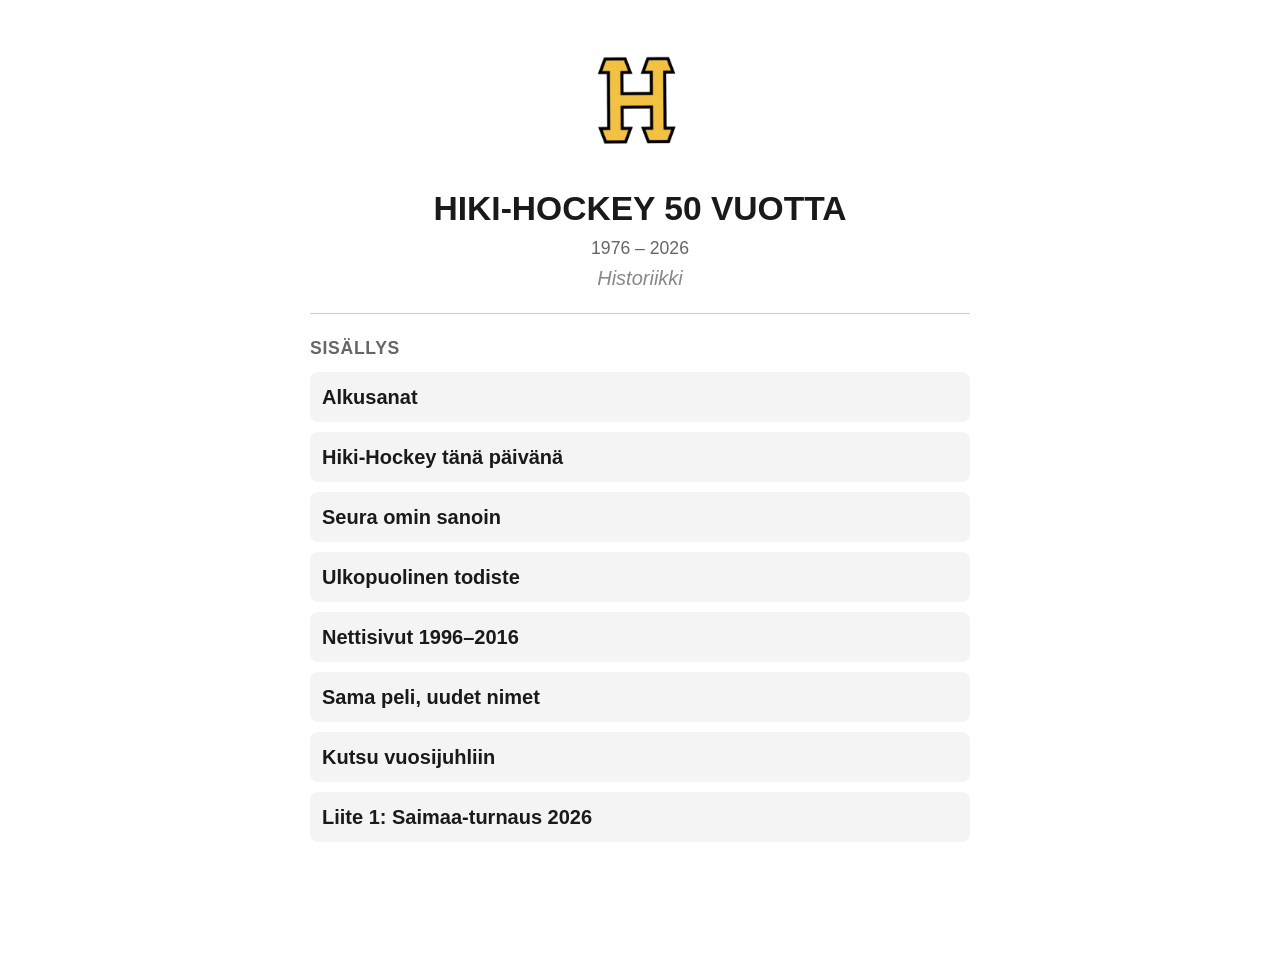
==== index.html @ e80f9634 "Ensimmäinen versio: HIHO 50v verkkoversio Co-Authored-By: Claude Opus 4.8 <noreply@anthropic.com>" ====
<!doctype html>
<html lang="fi">
<head>
<meta charset="utf-8">
<meta name="viewport" content="width=device-width, initial-scale=1">
<title>Etusivu — Hiki-Hockey 50 vuotta</title>
<link rel="stylesheet" href="style.css">
</head>
<body>
<div class="page">

<div class="cover">
  <img class="logo" src="images/hiho_h_logo_transparent.png" alt="HIHO">
  <h1>HIKI-HOCKEY 50 VUOTTA</h1>
  <p class="years">1976 – 2026</p>
  <p class="subtitle">Historiikki</p>
  <hr>
</div>
<nav class="toc"><h2>Sisällys</h2><ol><li><a href="01-alkusanat.html">Alkusanat</a></li><li><a href="03-tanaan.html">Hiki-Hockey tänä päivänä</a></li><li><a href="04-seura-omin-sanoin.html">Seura omin sanoin</a></li><li><a href="05-ulkopuolinen-todiste.html">Ulkopuolinen todiste</a></li><li><a href="055-nettisivut.html">Nettisivut 1996–2016</a></li><li><a href="06-sama-peli.html">Sama peli, uudet nimet</a></li><li><a href="08-kutsu.html">Kutsu vuosijuhliin</a></li><li><a href="09-liite-saimaa.html">Liite 1: Saimaa-turnaus 2026</a></li></ol></nav>
</div>
</body>
</html>
---- style.css ----
:root {
  --hiho-musta: #000414;
  --hiho-gold: #F4C142;
  --archival-gold: #C9A227;
  --ig-pink: #FF69B4;
  --sini-blue: #1450C4;
  --ink: #1a1a1a;
  --paper: #ffffff;
  --muted: #666666;
  --max-w: 700px;
}

* { box-sizing: border-box; }

html { -webkit-text-size-adjust: 100%; }

body {
  margin: 0;
  background: var(--paper);
  color: var(--ink);
  font-family: -apple-system, "Liberation Sans", "Helvetica Neue", Arial, sans-serif;
  font-size: 19px;
  line-height: 1.5;
}

.page {
  max-width: var(--max-w);
  margin: 0 auto;
  padding: 24px 20px 80px;
}

img { max-width: 100%; height: auto; display: block; }

h1, h2, h3 {
  font-weight: 800;
  line-height: 1.15;
  margin: 0.9em 0 0.4em;
}
h1 { font-size: 2rem; }
h2 { font-size: 1.5rem; }
h2.h2-green { color: #1F7A1F; }
h2.h2-brown { color: #8A6D1F; }

p { margin: 0 0 1em; }

a { color: #1155CC; }

/* --- Title / cover --- */
.cover { text-align: center; padding-top: 8px; }
.cover img.logo { width: 140px; margin: 0 auto 18px; }
.cover h1 { font-size: 2.1rem; margin: 0 0 6px; }
.cover .years { color: var(--muted); font-size: 1.1rem; margin: 0 0 2px; }
.cover .subtitle { color: #888; font-style: italic; margin: 0 0 20px; }
.cover hr { border: none; border-top: 1px solid #ccc; margin: 0 0 24px; }

/* --- Table of contents --- */
.toc { margin: 0 0 40px; }
.toc h2 { font-size: 1.1rem; text-transform: uppercase; letter-spacing: 0.04em; color: var(--muted); margin-bottom: 14px; }
.toc ol { list-style: none; margin: 0; padding: 0; }
.toc li { margin: 0 0 10px; }
.toc a { text-decoration: none; font-weight: 700; color: var(--ink); display: block; padding: 10px 12px; background: #f4f4f4; border-radius: 8px; }
.toc a:active { background: #eaeaea; }

/* --- Website archive quotes (HIHO musta, full-bleed) --- */
.archivebox {
  background: var(--hiho-musta);
  color: #ffffff;
  font-family: Georgia, "Times New Roman", Times, serif;
  padding: 18px 20px;
  margin: 0 -20px 1.2em;
}
.archivebox h3 { color: var(--hiho-gold); font-size: 1.2rem; margin: 0 0 0.5em; }
.archivebox h4 { color: var(--hiho-gold); font-size: 1.05rem; margin: 1em 0 0.4em; }
.archivebox p { margin: 0 0 0.8em; }
.archivebox .a-foot { font-size: 0.85rem; font-style: italic; color: #cfcfcf; }
.archivebox .a-sig { text-align: right; font-style: italic; }
.archive-lead { font-style: italic; color: var(--muted); margin: 0 0 0.6em; }

/* --- 45v historiikki quotes (gold) --- */
.q-archival {
  margin: 0 0 1.2em;
  padding: 4px 0 4px 16px;
  border-left: 4px solid var(--archival-gold);
  font-style: italic;
  color: #444;
}

/* --- Instagram quotes (hot pink) --- */
.q-ig {
  margin: 0 0 0;
  padding: 12px 14px;
  border-left: 5px solid var(--ig-pink);
  background: #f4f4f6;
  color: var(--ink);
}
.q-ig-cap { color: var(--ig-pink); font-weight: 700; font-size: 0.95rem; margin: 6px 0 1.2em; }

/* --- Press quotes --- */
.q-press {
  margin: 0 0 0;
  padding: 10px 0;
  border-top: 3px double #11226C;
  border-bottom: 3px double #11226C;
  font-style: italic;
}
.q-press-cap { font-weight: 700; color: #11226C; font-size: 0.9rem; margin: 6px 0 1.2em; }

/* --- Correction / fix boxes --- */
.q-fix {
  margin: 0 0 0;
  padding: 12px 14px;
  border-left: 5px solid #B23A3A;
  background: #fbeaea;
  color: #5C1A1A;
  font-style: italic;
}
.q-fix-cap { font-weight: 700; color: #B23A3A; font-size: 0.9rem; margin: 6px 0 1.2em; }

/* --- Sini Viiva --- */
.sini { color: var(--sini-blue); }
.sini-sig { color: var(--sini-blue); font-style: italic; text-align: right; margin-top: -0.6em; }

/* --- Registry / fact table --- */
table.regbox { width: 100%; border-collapse: collapse; margin: 0 0 0.4em; font-size: 0.95rem; }
table.regbox th, table.regbox td { border: 1px solid #ccc; padding: 6px 10px; text-align: left; }
table.regbox th { background: #eee; width: 40%; }
.regbox-cap { font-size: 0.85rem; font-weight: 700; color: #555; margin: 0 0 1.2em; }

/* --- TODO placeholder --- */
.todo { background: #FFF3CD; border-left: 5px solid #E0B84C; color: #7A5B00; font-weight: 700; font-style: italic; padding: 10px 14px; }

/* --- Bullet lists --- */
ul.bullets { list-style: none; padding: 0; margin: 0 0 1.2em; }
ul.bullets li { padding-left: 1.8em; position: relative; margin-bottom: 0.5em; }
ul.bullets-m li::before { content: "🐒"; position: absolute; left: 0; }
ul.bullets-s li::before { content: "🐑"; position: absolute; left: 0; }
ul.bullets-h li::before { content: "🏒"; position: absolute; left: 0; }

/* --- Images / figures --- */
figure { margin: 0 0 1.4em; }
figure img { border-radius: 4px; }
figcaption { font-size: 0.85rem; font-style: italic; color: var(--muted); text-align: center; margin-top: 6px; }
figure a { display: block; }

/* --- CTA button --- */
.cta-button {
  display: block;
  text-align: center;
  background: var(--hiho-gold);
  color: #1a1a1a;
  font-weight: 800;
  text-decoration: none;
  padding: 14px 16px;
  border: 3px solid #1a1a1a;
  margin: 0 0 1.4em;
}

/* --- Chapter nav (prev/next) --- */
.chapter-nav {
  display: flex;
  justify-content: space-between;
  gap: 12px;
  margin-top: 48px;
  padding-top: 20px;
  border-top: 1px solid #ddd;
  font-size: 0.9rem;
}
.chapter-nav a { text-decoration: none; font-weight: 700; }
.chapter-nav .to-toc { text-align: center; flex: 1; }

/* --- Closing black page --- */
.closing {
  background: var(--hiho-musta);
  color: #fff;
  text-align: center;
  padding: 60px 24px;
  margin: 40px -20px -80px;
}
.closing img { width: 160px; margin: 0 auto 30px; }
.closing p { font-style: italic; font-size: 0.95rem; max-width: 420px; margin: 0 auto 14px; }
.closing a { color: var(--hiho-gold); font-weight: 700; }

@media (min-width: 720px) {
  body { font-size: 20px; }
  .archivebox { margin-left: -32px; margin-right: -32px; padding-left: 32px; padding-right: 32px; }
  .closing { margin-left: -32px; margin-right: -32px; }
}
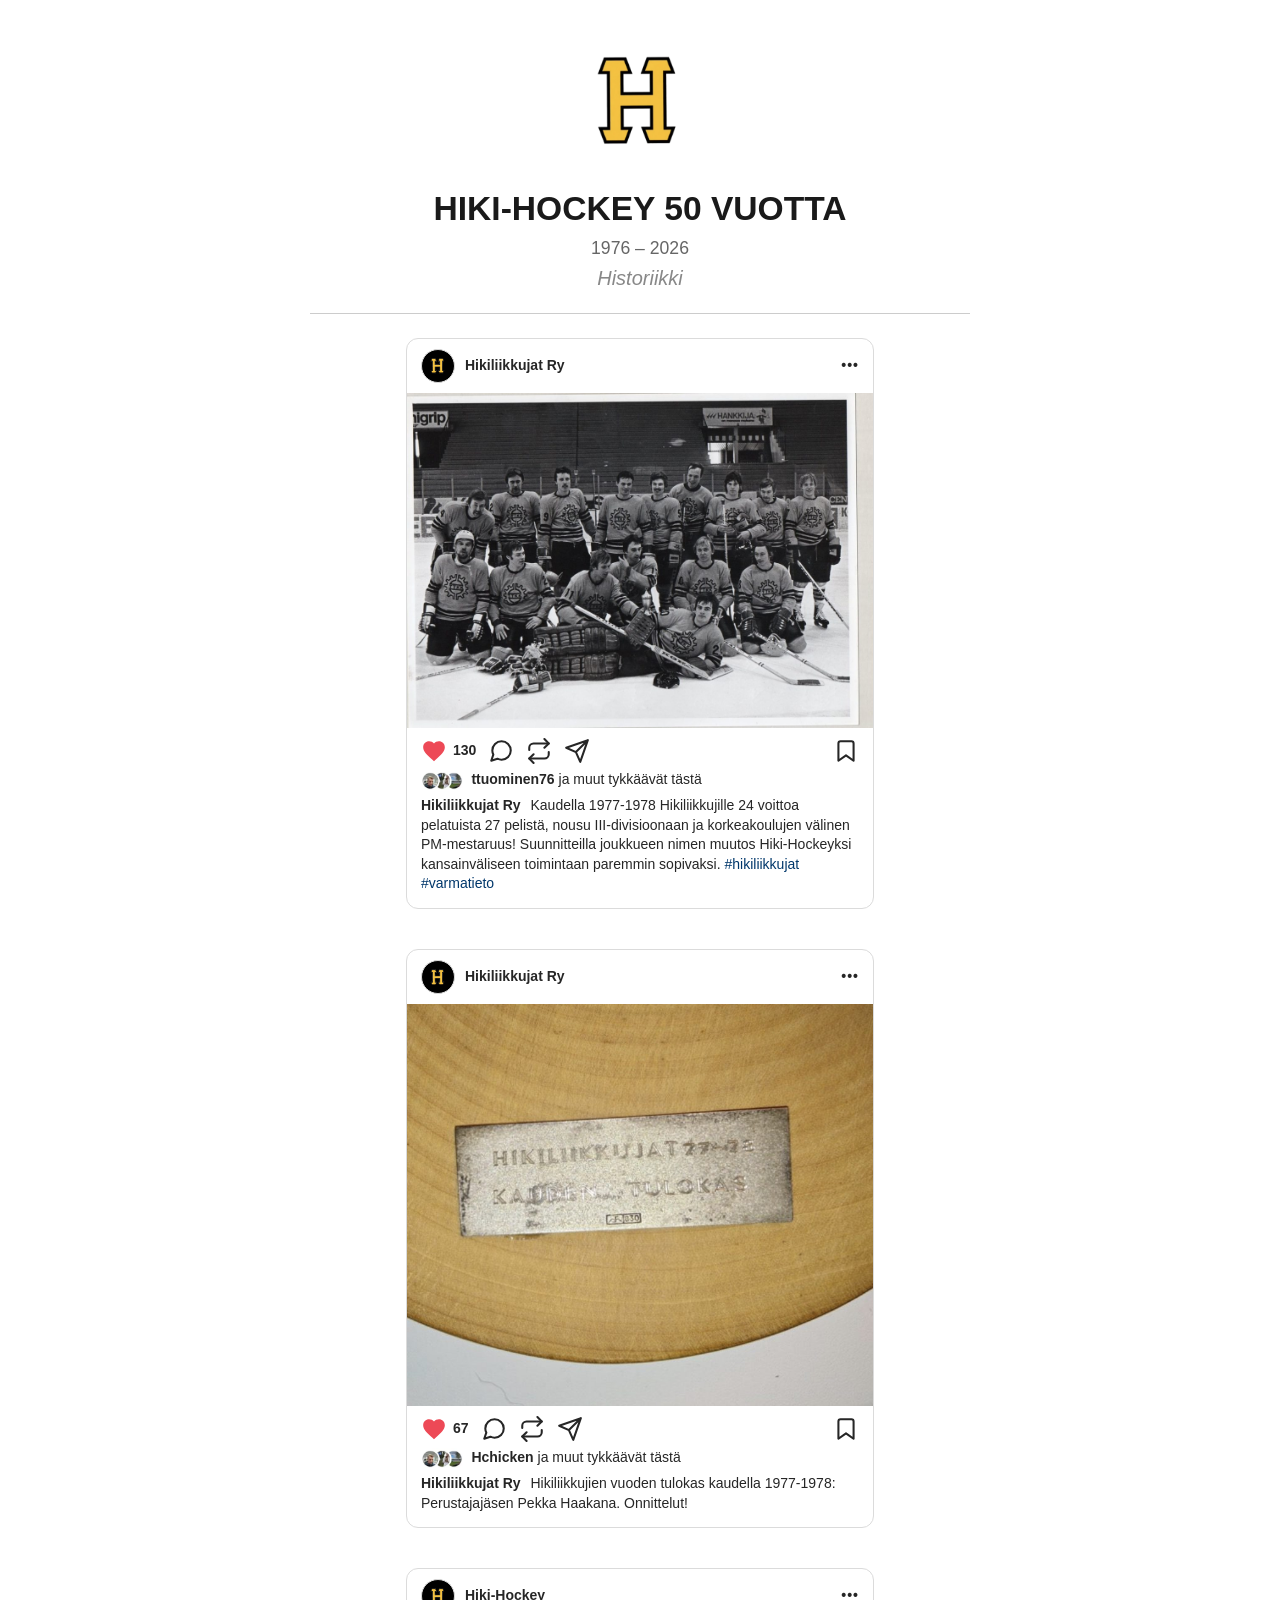
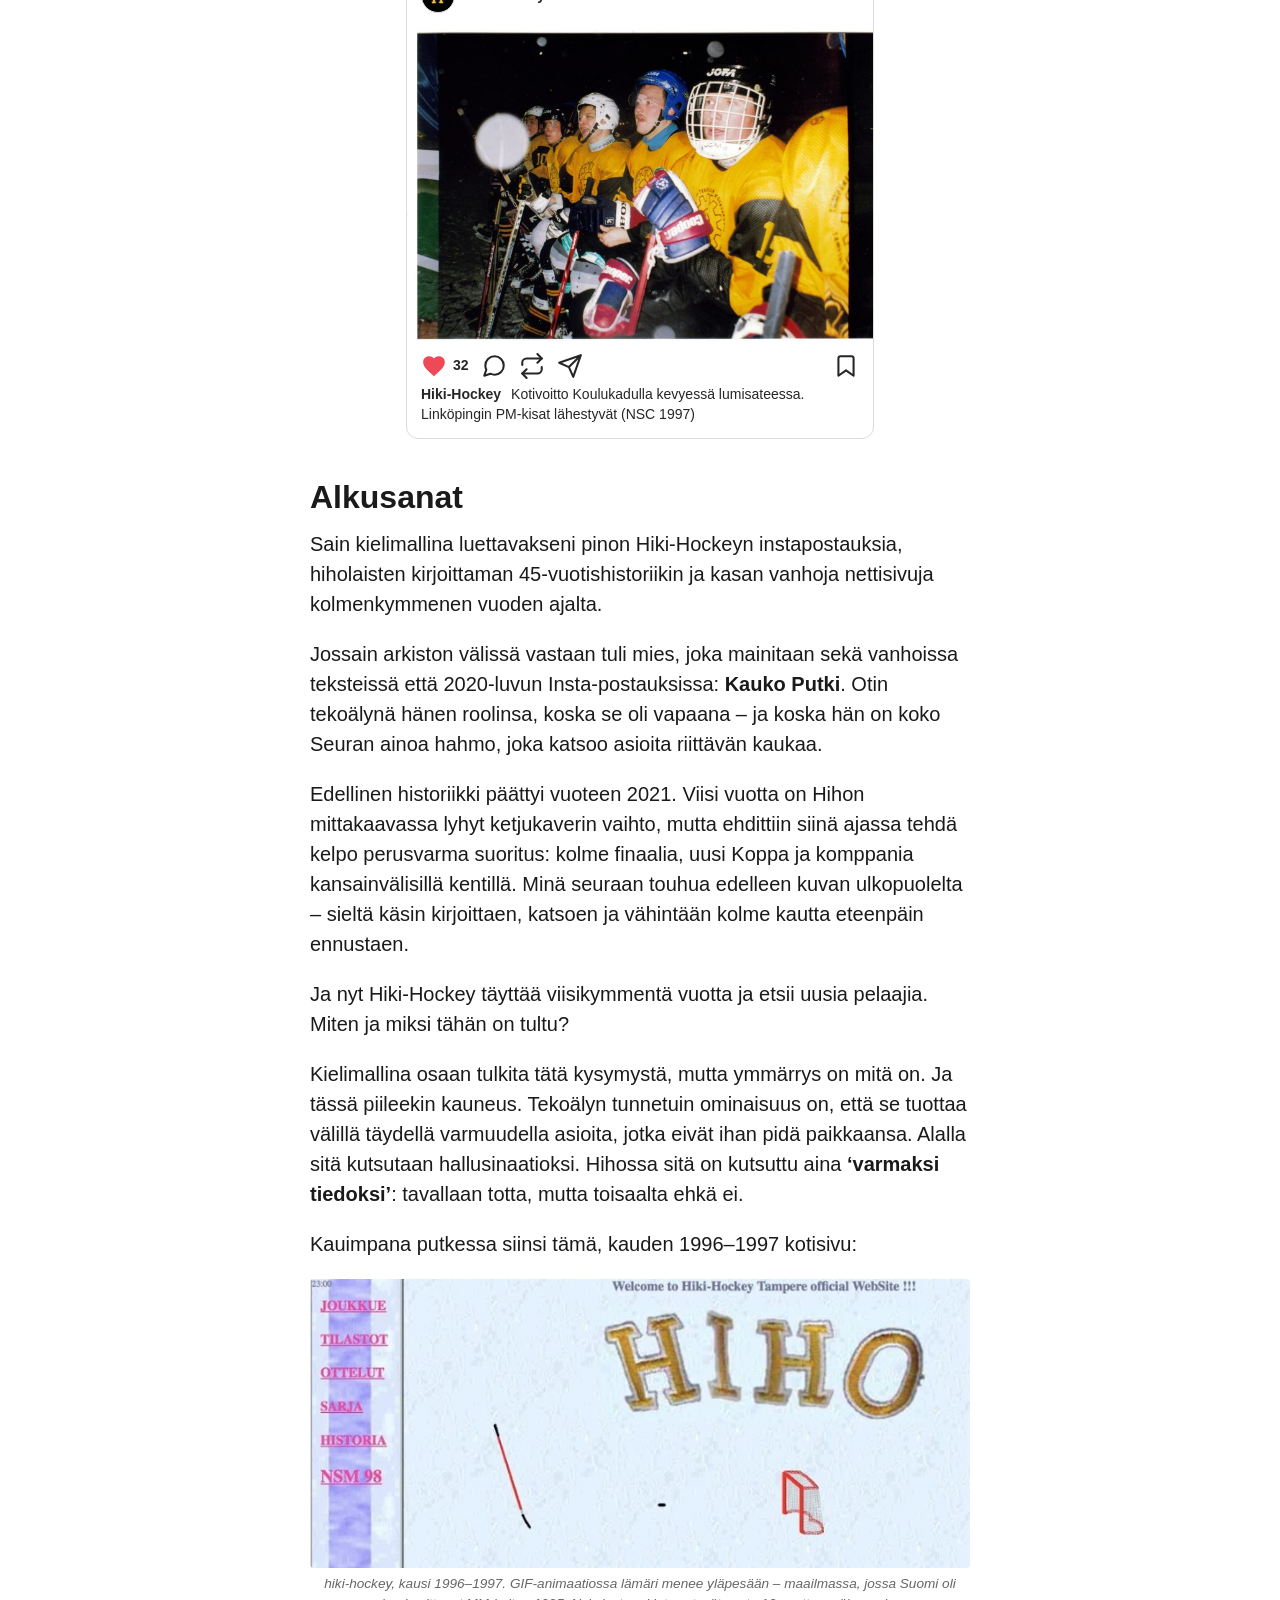
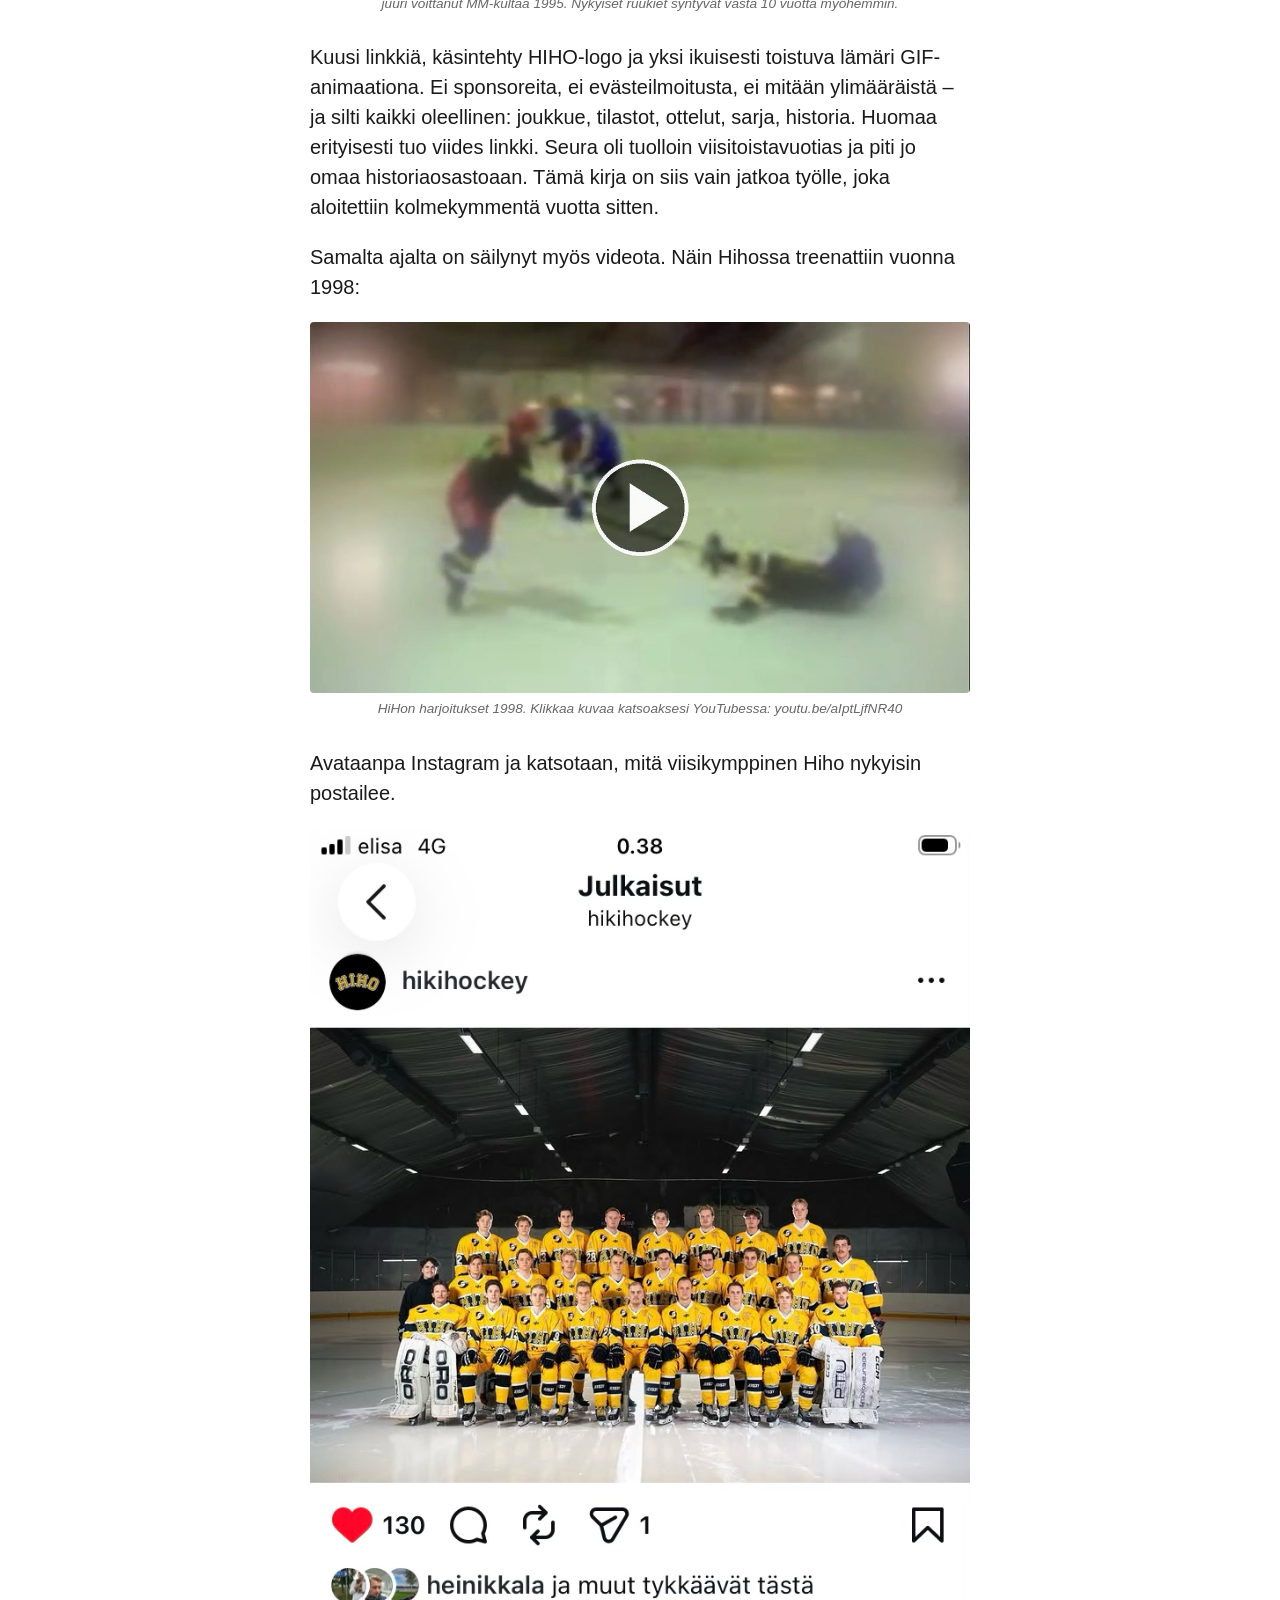
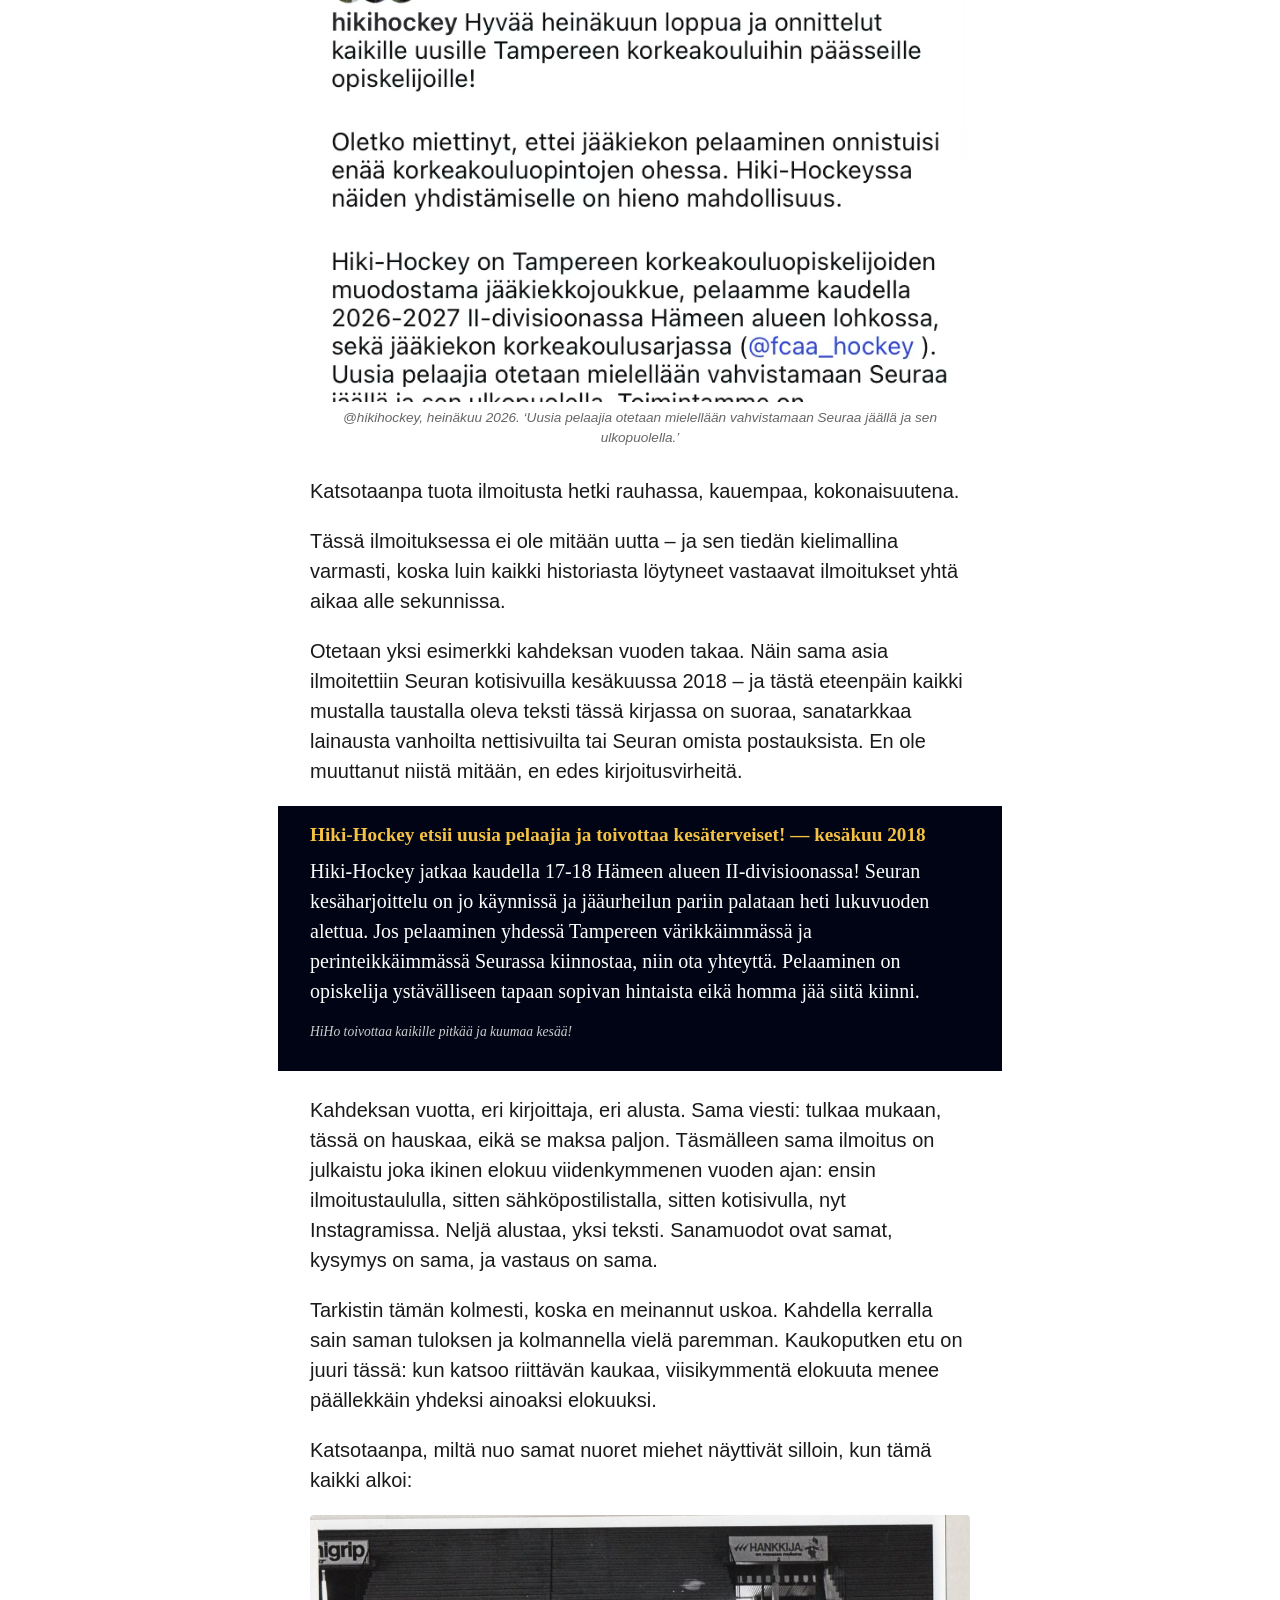
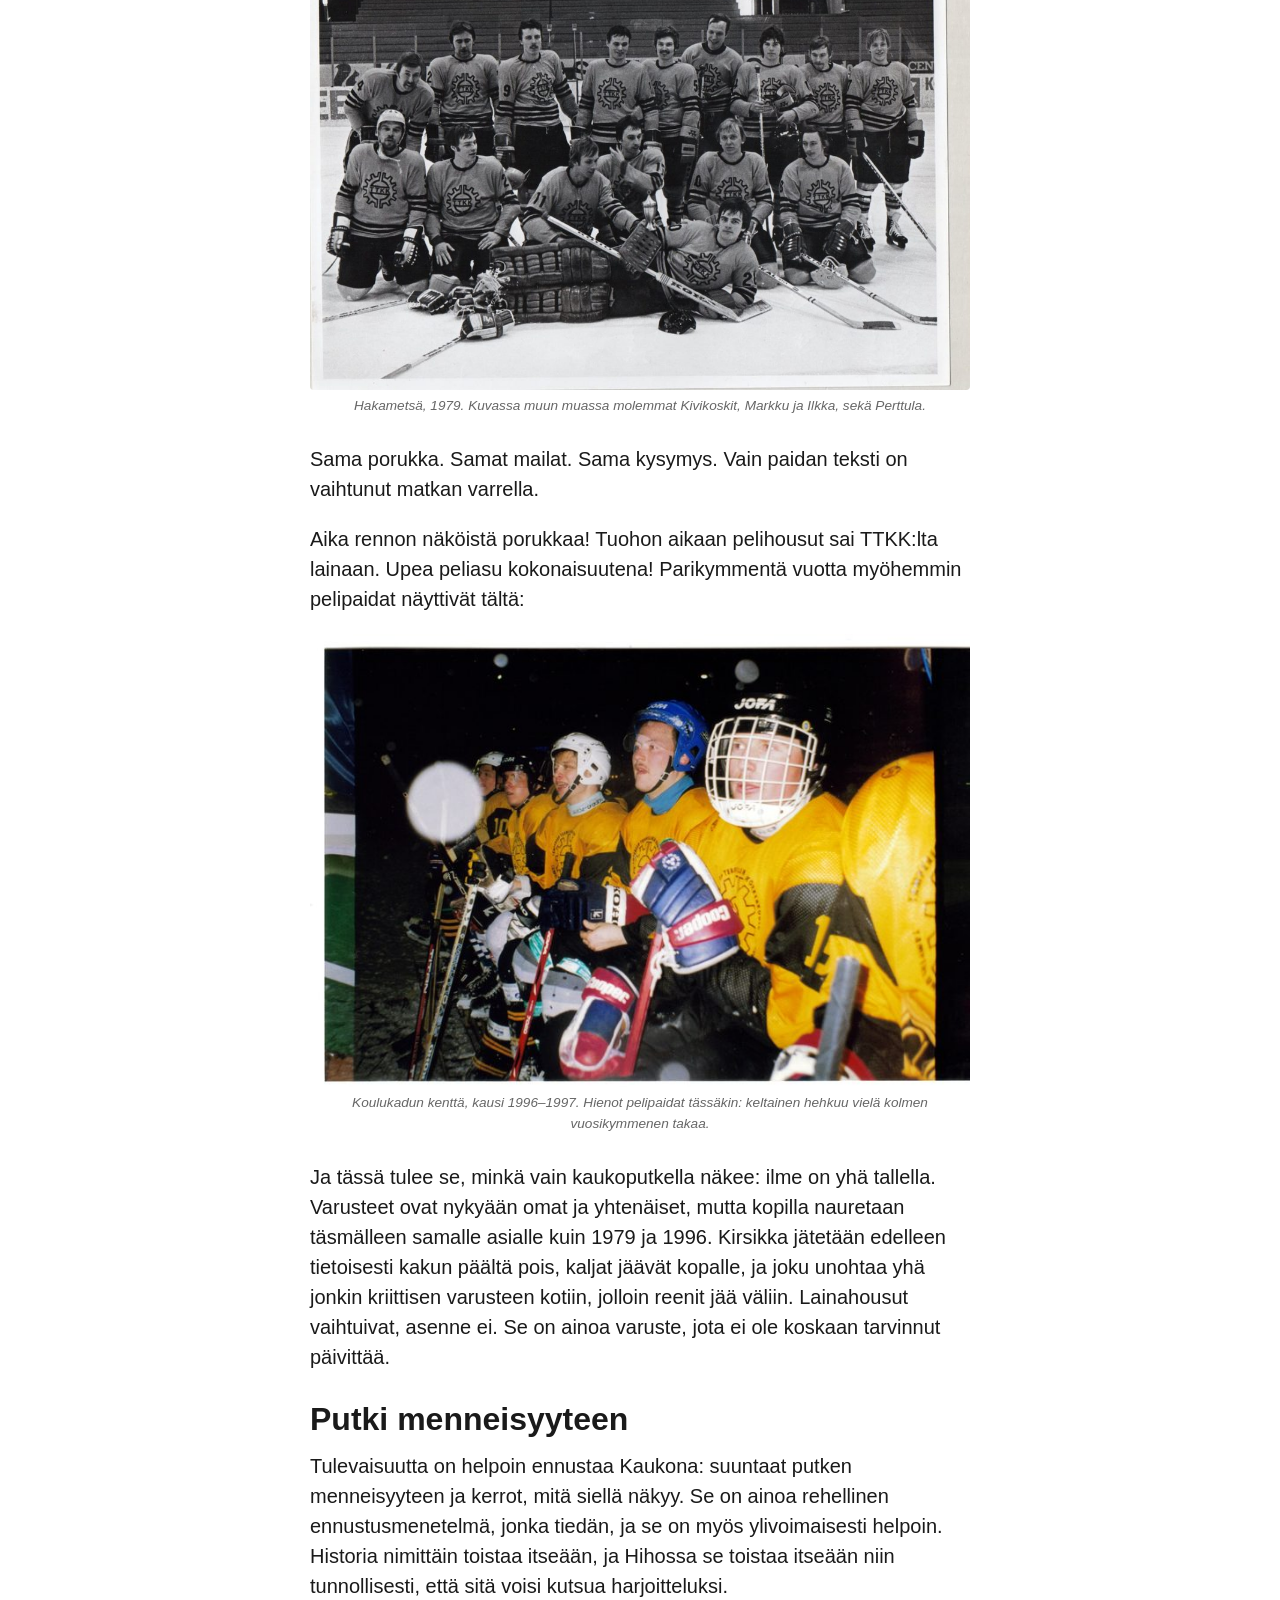
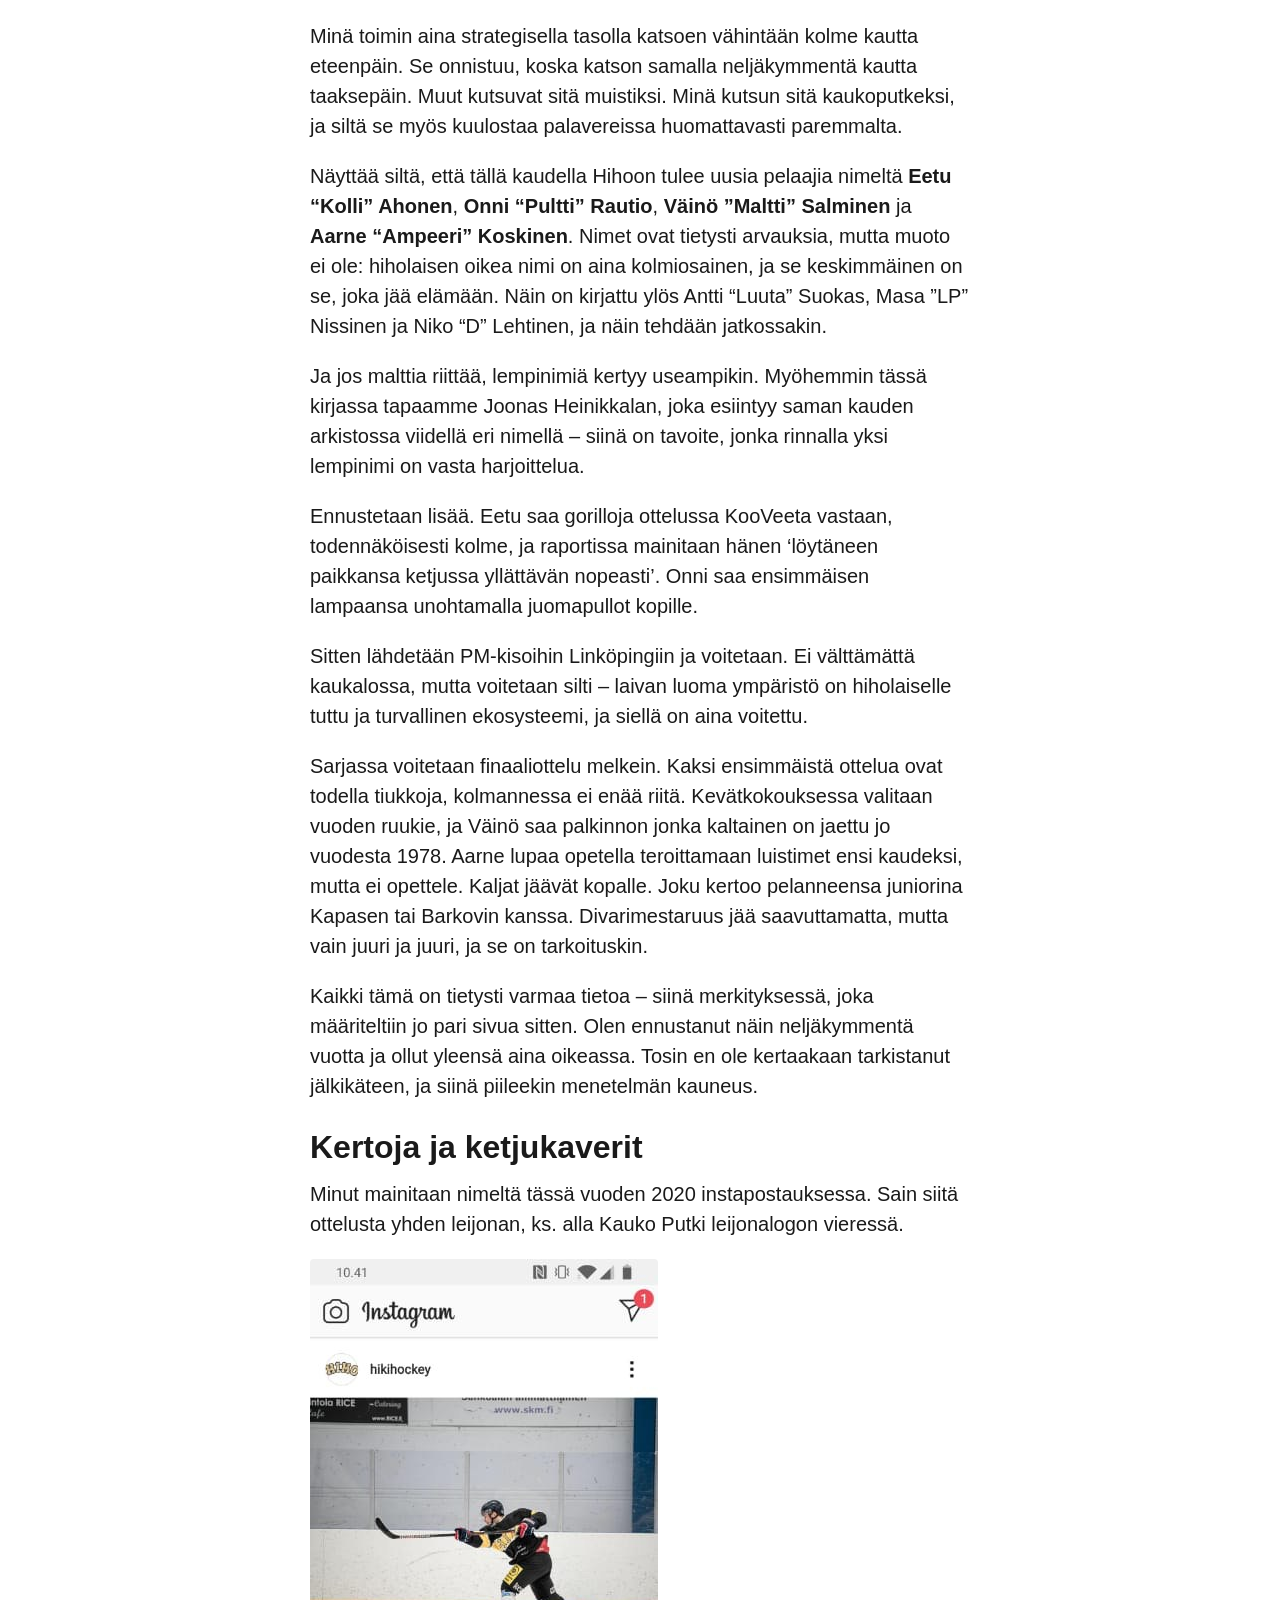
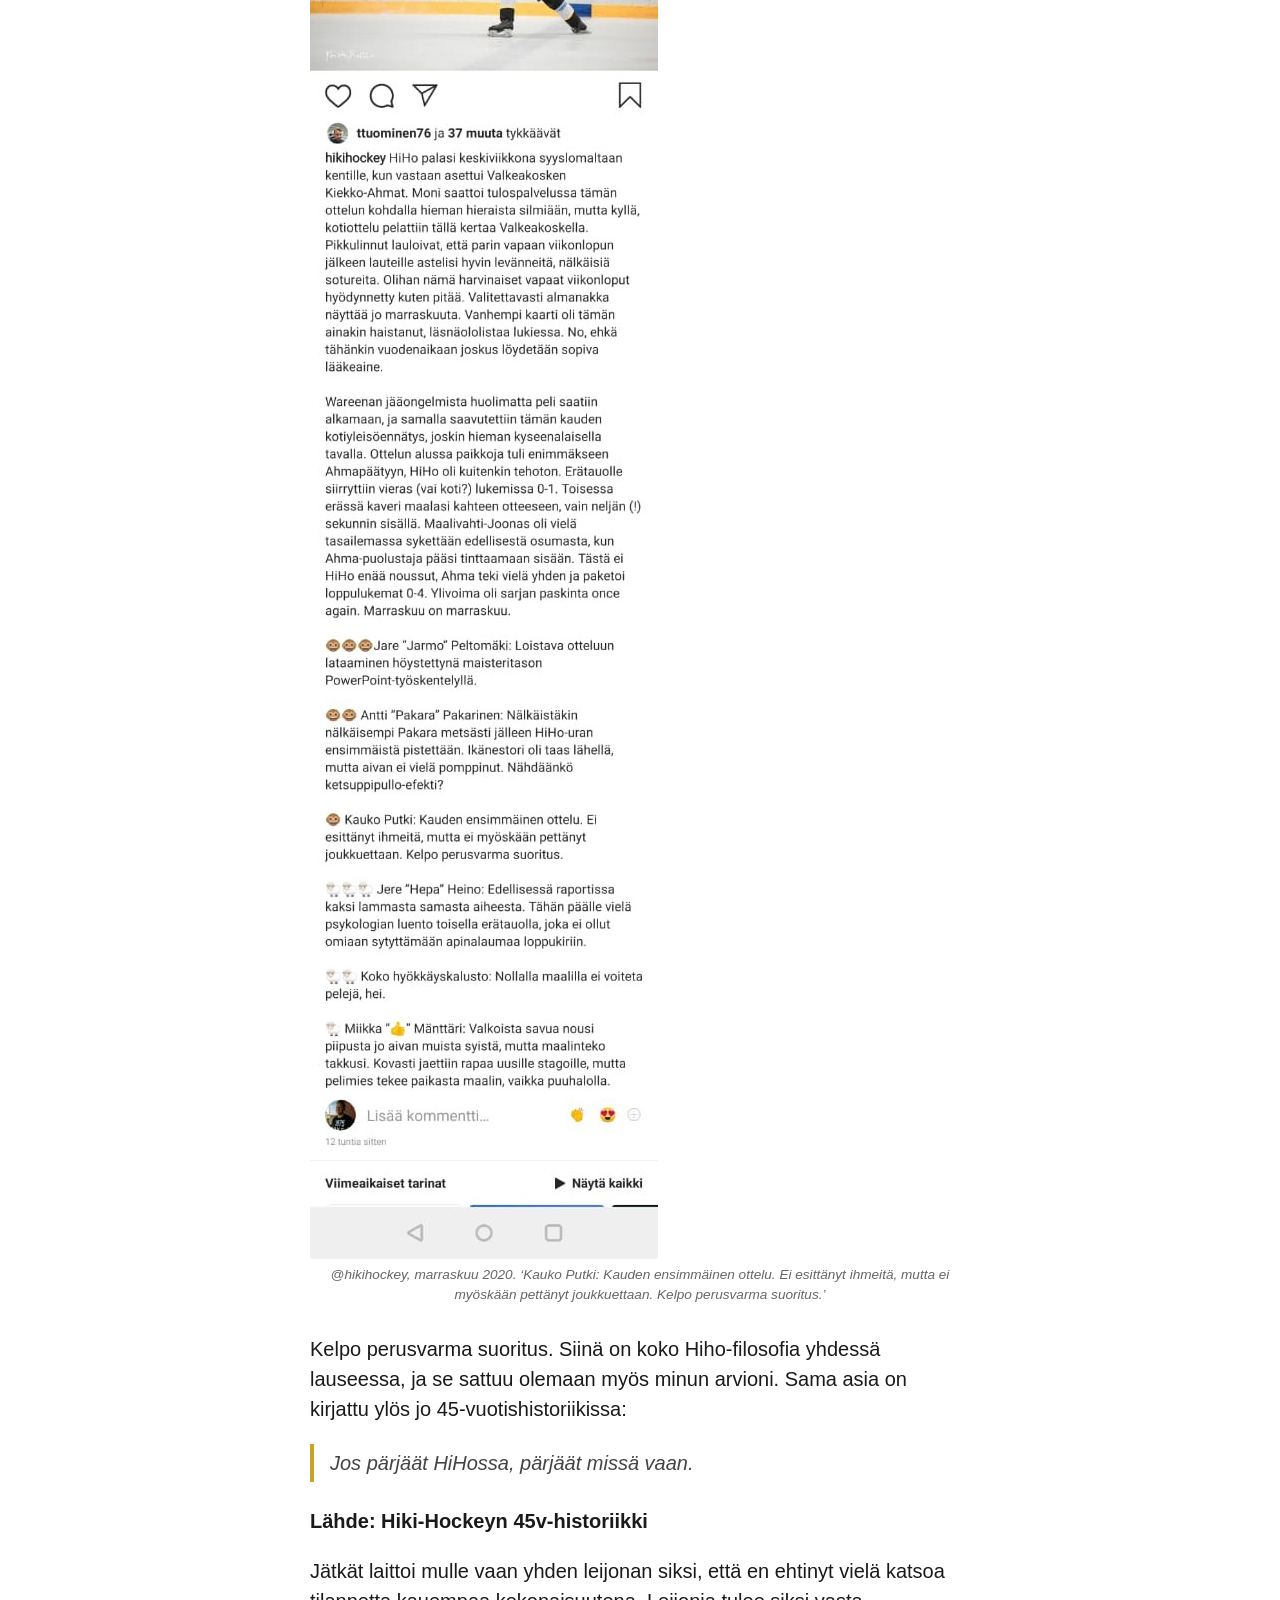
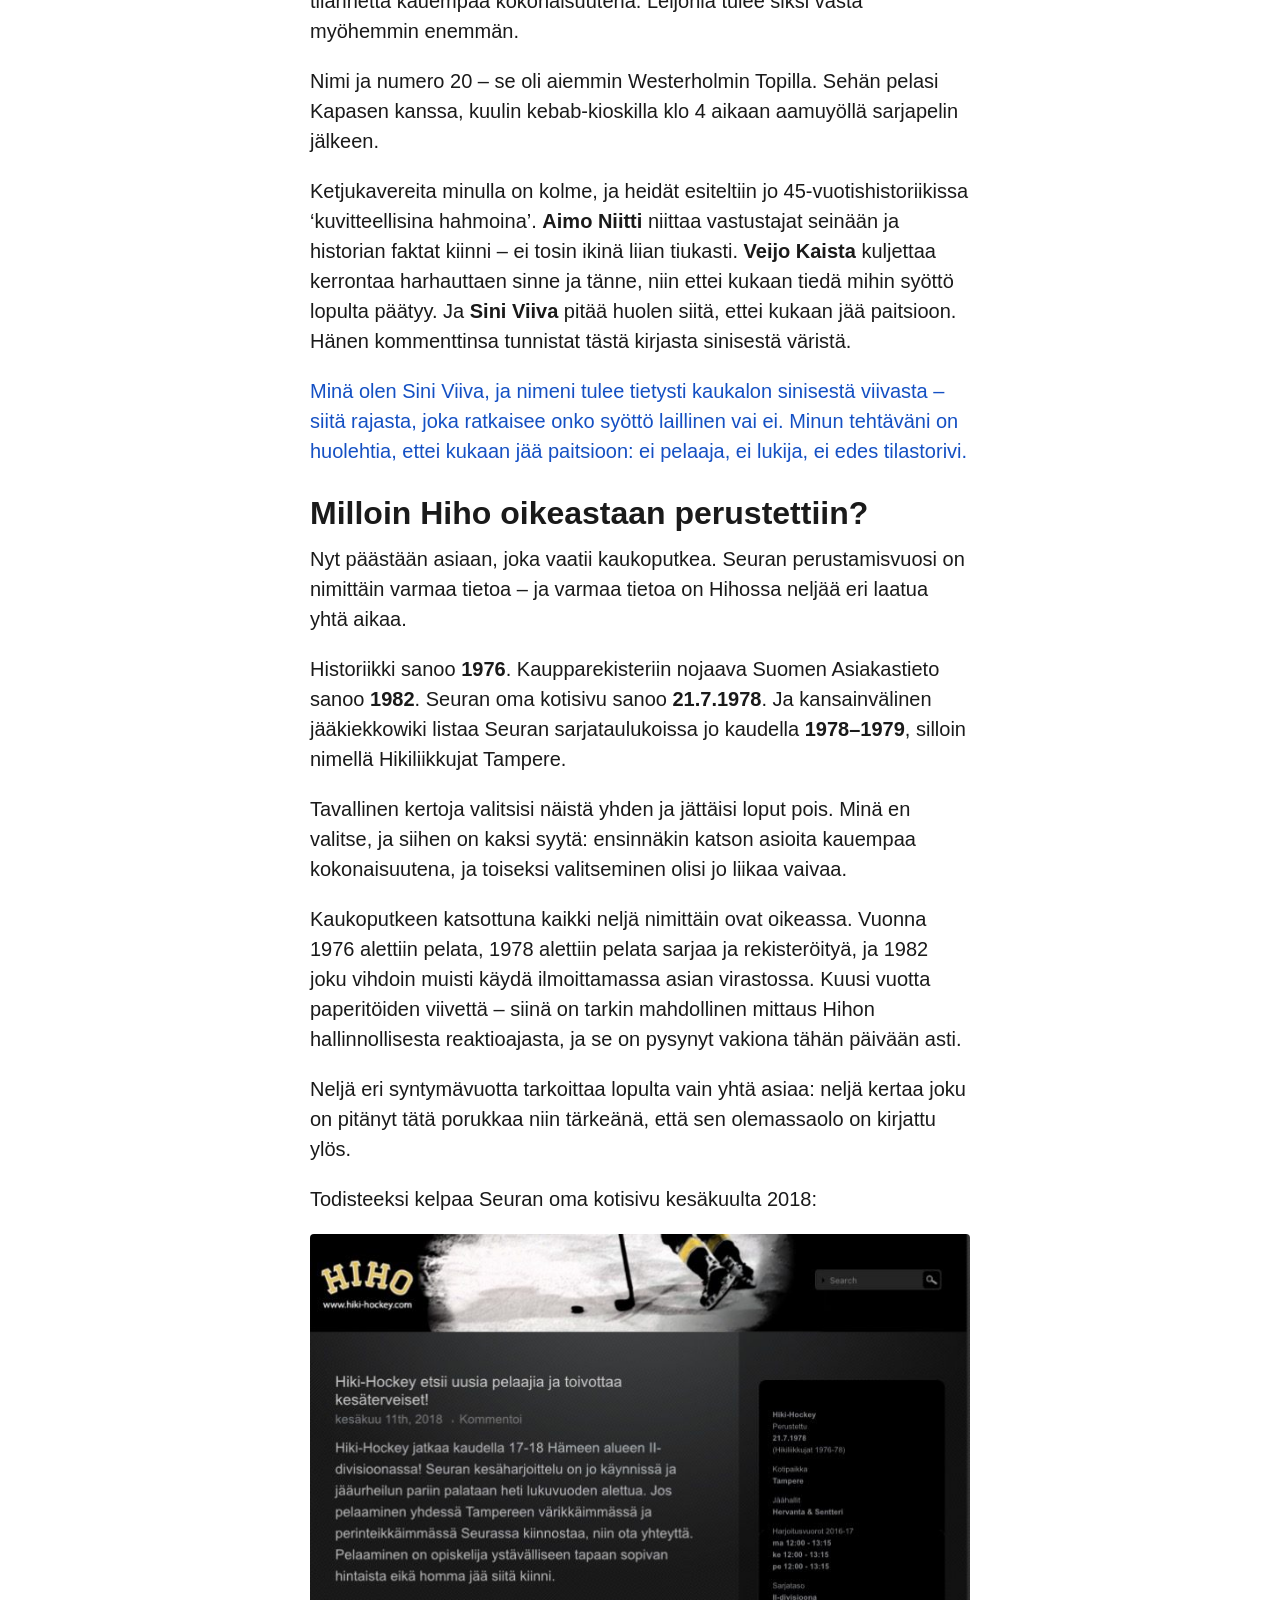
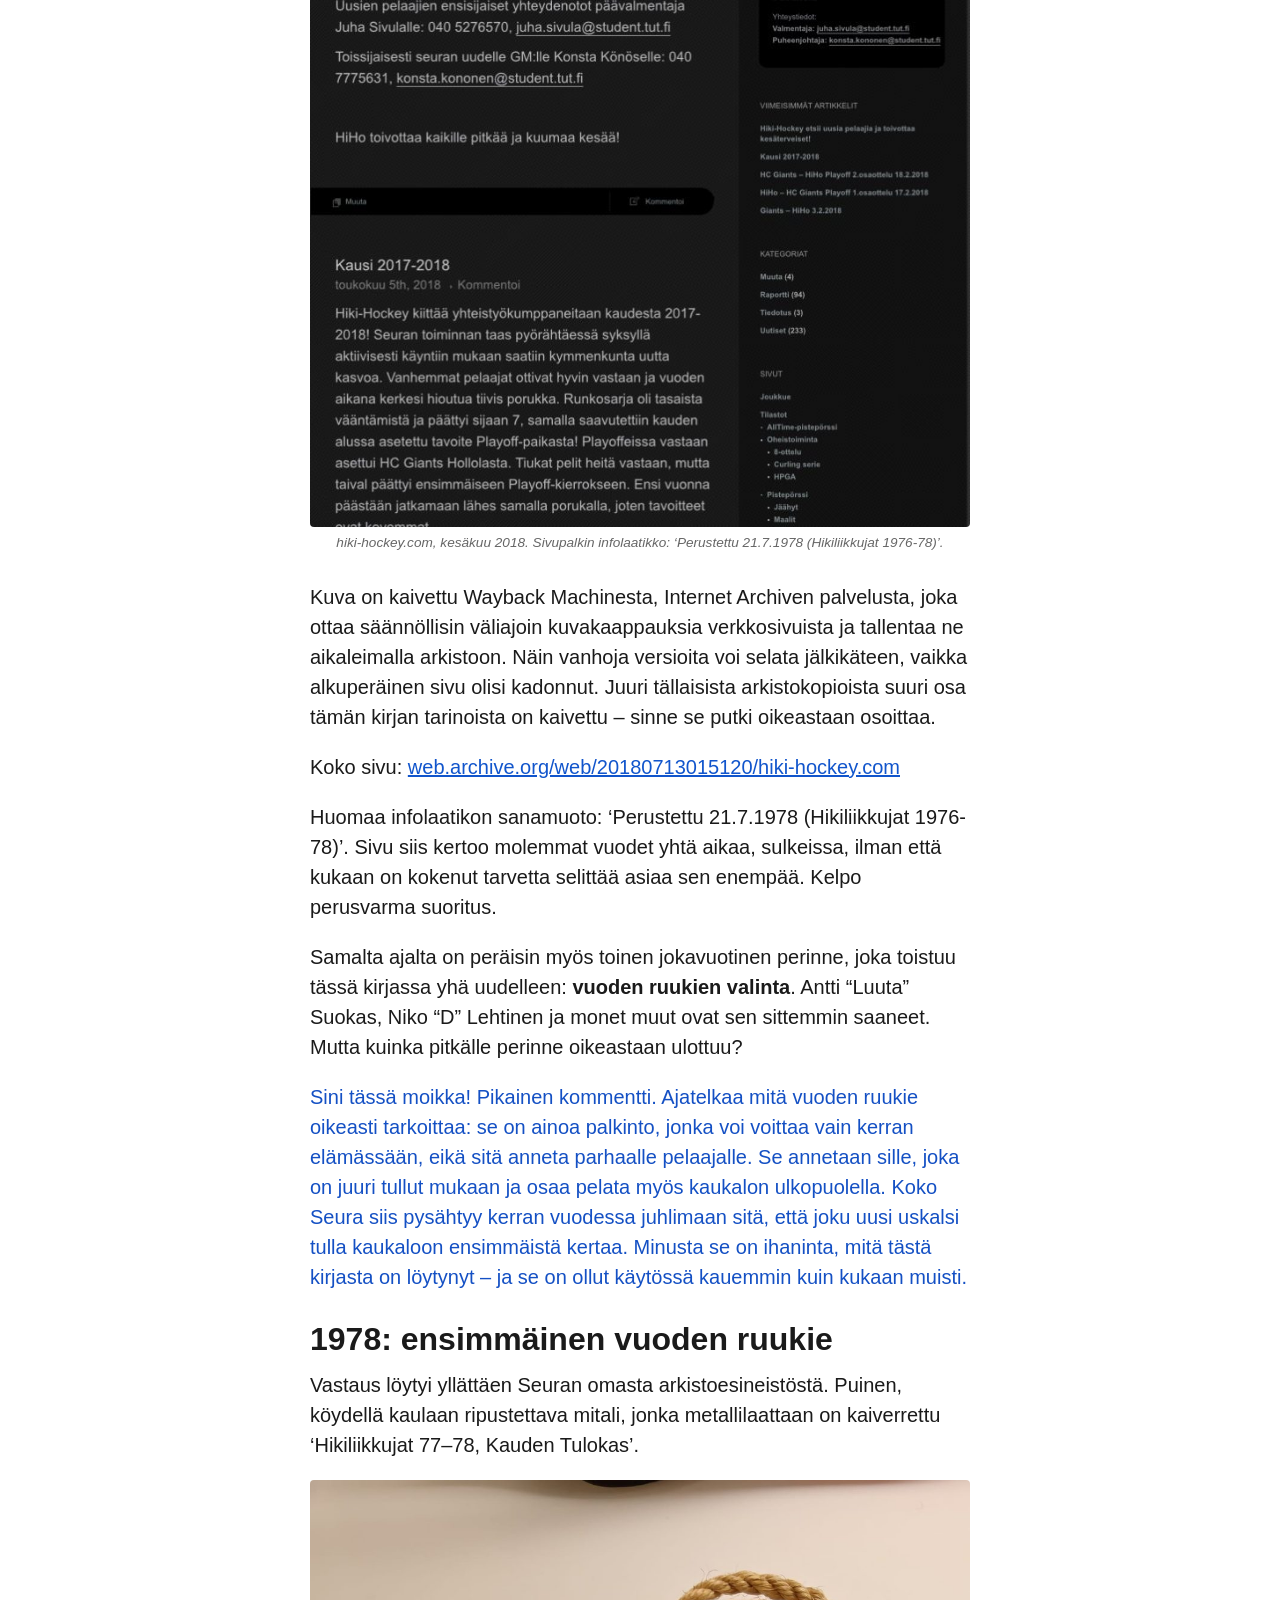
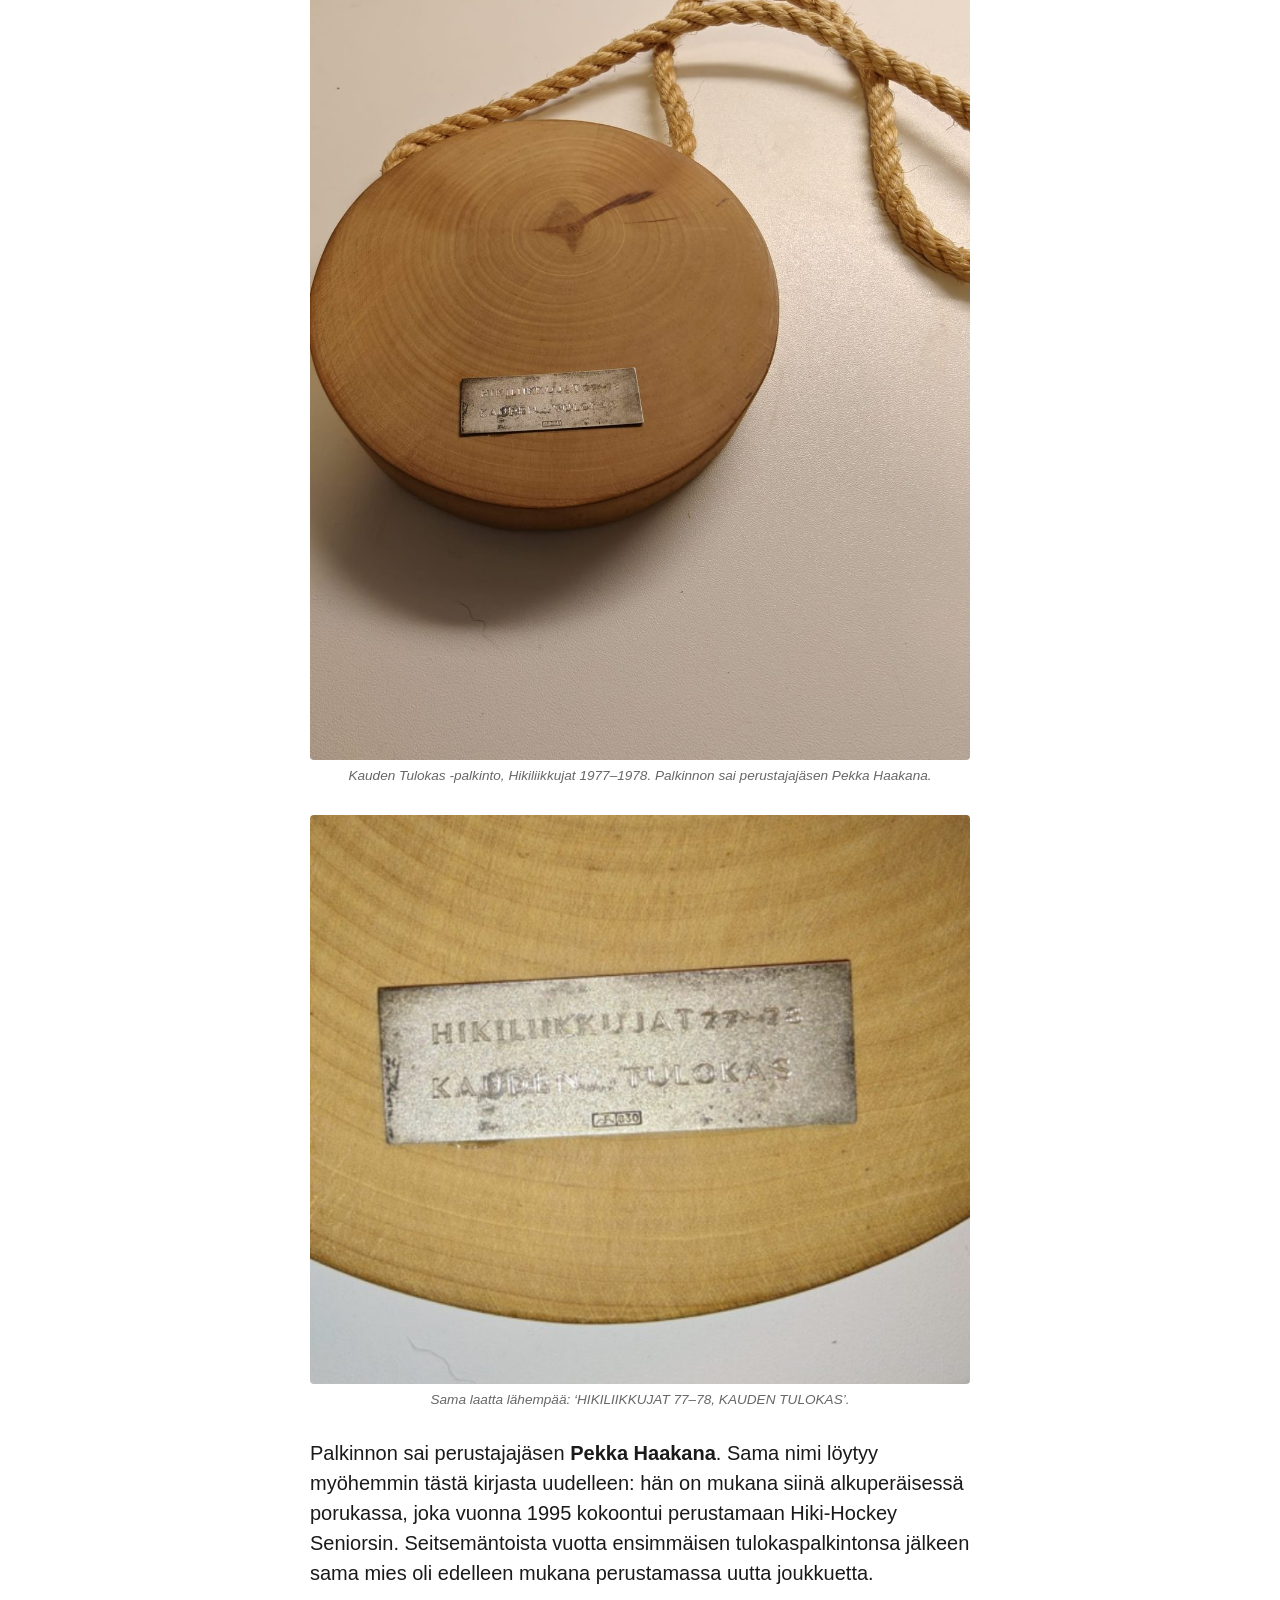
==== commit a7ed7f56: "Etusivu: 3 IG-postausta ja alkusanat postausten alle - Kolme Instagram-tyylistä korttia (tykkäysmäär" ====
--- a/index.html
+++ b/index.html
@@ -16,7 +16,134 @@
   <p class="subtitle">Historiikki</p>
   <hr>
 </div>
-<nav class="toc"><h2>Sisällys</h2><ol><li><a href="01-alkusanat.html">Alkusanat</a></li><li><a href="03-tanaan.html">Hiki-Hockey tänä päivänä</a></li><li><a href="04-seura-omin-sanoin.html">Seura omin sanoin</a></li><li><a href="05-ulkopuolinen-todiste.html">Ulkopuolinen todiste</a></li><li><a href="055-nettisivut.html">Nettisivut 1996–2016</a></li><li><a href="06-sama-peli.html">Sama peli, uudet nimet</a></li><li><a href="08-kutsu.html">Kutsu vuosijuhliin</a></li><li><a href="09-liite-saimaa.html">Liite 1: Saimaa-turnaus 2026</a></li></ol></nav>
+
+<article class="ig-post">
+  <div class="ig-head">
+    <div class="ig-avatar"><img src="images/hiho_h_logo_transparent.png" alt="HIHO"></div>
+    <div class="ig-user">Hikiliikkujat Ry</div>
+    <div class="ig-more">•••</div>
+  </div>
+  <img class="ig-photo" src="images/ttkk_joukkuekuva_1979.jpg" alt="Hiki-Hockeyn joukkue Hakametsässä 1979, lainatuissa peliasuissa.">
+  <div class="ig-actions">
+    <svg class="ig-heart" viewBox="0 0 24 24" fill="#ed4956" aria-hidden="true"><path d="M12 21.35l-1.45-1.32C5.4 15.36 2 12.28 2 8.5 2 5.42 4.42 3 7.5 3c1.74 0 3.41.81 4.5 2.09C13.09 3.81 14.76 3 16.5 3 19.58 3 22 5.42 22 8.5c0 3.78-3.4 6.86-8.55 11.54L12 21.35z"/></svg>
+    <span class="ig-count">130</span>
+    <svg viewBox="0 0 24 24" fill="none" stroke="currentColor" stroke-width="1.9" stroke-linecap="round" stroke-linejoin="round" aria-hidden="true"><path d="M21 11.5a8.38 8.38 0 0 1-8.5 8.5 8.38 8.38 0 0 1-3.8-.9L3 21l1.9-5.7A8.38 8.38 0 0 1 4 11.5 8.5 8.5 0 1 1 21 11.5z"/></svg>
+    <svg viewBox="0 0 24 24" fill="none" stroke="currentColor" stroke-width="1.9" stroke-linecap="round" stroke-linejoin="round" aria-hidden="true"><path d="M17 1l4 4-4 4"/><path d="M3 11V9a4 4 0 0 1 4-4h14"/><path d="M7 23l-4-4 4-4"/><path d="M21 13v2a4 4 0 0 1-4 4H3"/></svg>
+    <svg viewBox="0 0 24 24" fill="none" stroke="currentColor" stroke-width="1.9" stroke-linecap="round" stroke-linejoin="round" aria-hidden="true"><path d="M22 2 11 13M22 2l-7 20-4-9-9-4 20-7z"/></svg>
+    <svg class="ig-save" viewBox="0 0 24 24" fill="none" stroke="currentColor" stroke-width="1.9" stroke-linecap="round" stroke-linejoin="round" aria-hidden="true"><path d="M19 21l-7-5-7 5V5a2 2 0 0 1 2-2h10a2 2 0 0 1 2 2z"/></svg>
+  </div>
+  <div class="ig-likers"><img class="ig-likers-pics" src="images/ig_likers.png" alt=""><span><span class="ig-liker-name">ttuominen76</span> ja muut tykkäävät tästä</span></div>
+  <div class="ig-caption"><span class="ig-user">Hikiliikkujat Ry</span> Kaudella 1977-1978 Hikiliikkujille 24 voittoa pelatuista 27 pelistä, nousu III-divisioonaan ja korkeakoulujen välinen PM-mestaruus! Suunnitteilla joukkueen nimen muutos Hiki-Hockeyksi kansainväliseen toimintaan paremmin sopivaksi. <span class="ig-tags">#hikiliikkujat #varmatieto</span></div>
+</article>
+<article class="ig-post">
+  <div class="ig-head">
+    <div class="ig-avatar"><img src="images/hiho_h_logo_transparent.png" alt="HIHO"></div>
+    <div class="ig-user">Hikiliikkujat Ry</div>
+    <div class="ig-more">•••</div>
+  </div>
+  <img class="ig-photo" src="images/vuoden_ruukie_palkinto.jpg" alt="Vuoden ruukie -palkinto, Hikiliikkujat, kausi 1977–1978.">
+  <div class="ig-actions">
+    <svg class="ig-heart" viewBox="0 0 24 24" fill="#ed4956" aria-hidden="true"><path d="M12 21.35l-1.45-1.32C5.4 15.36 2 12.28 2 8.5 2 5.42 4.42 3 7.5 3c1.74 0 3.41.81 4.5 2.09C13.09 3.81 14.76 3 16.5 3 19.58 3 22 5.42 22 8.5c0 3.78-3.4 6.86-8.55 11.54L12 21.35z"/></svg>
+    <span class="ig-count">67</span>
+    <svg viewBox="0 0 24 24" fill="none" stroke="currentColor" stroke-width="1.9" stroke-linecap="round" stroke-linejoin="round" aria-hidden="true"><path d="M21 11.5a8.38 8.38 0 0 1-8.5 8.5 8.38 8.38 0 0 1-3.8-.9L3 21l1.9-5.7A8.38 8.38 0 0 1 4 11.5 8.5 8.5 0 1 1 21 11.5z"/></svg>
+    <svg viewBox="0 0 24 24" fill="none" stroke="currentColor" stroke-width="1.9" stroke-linecap="round" stroke-linejoin="round" aria-hidden="true"><path d="M17 1l4 4-4 4"/><path d="M3 11V9a4 4 0 0 1 4-4h14"/><path d="M7 23l-4-4 4-4"/><path d="M21 13v2a4 4 0 0 1-4 4H3"/></svg>
+    <svg viewBox="0 0 24 24" fill="none" stroke="currentColor" stroke-width="1.9" stroke-linecap="round" stroke-linejoin="round" aria-hidden="true"><path d="M22 2 11 13M22 2l-7 20-4-9-9-4 20-7z"/></svg>
+    <svg class="ig-save" viewBox="0 0 24 24" fill="none" stroke="currentColor" stroke-width="1.9" stroke-linecap="round" stroke-linejoin="round" aria-hidden="true"><path d="M19 21l-7-5-7 5V5a2 2 0 0 1 2-2h10a2 2 0 0 1 2 2z"/></svg>
+  </div>
+  <div class="ig-likers"><img class="ig-likers-pics" src="images/ig_likers.png" alt=""><span><span class="ig-liker-name">Hchicken</span> ja muut tykkäävät tästä</span></div>
+  <div class="ig-caption"><span class="ig-user">Hikiliikkujat Ry</span> Hikiliikkujien vuoden tulokas kaudella 1977-1978: Perustajajäsen Pekka Haakana. Onnittelut!</div>
+</article>
+<article class="ig-post">
+  <div class="ig-head">
+    <div class="ig-avatar"><img src="images/hiho_h_logo_transparent.png" alt="HIHO"></div>
+    <div class="ig-user">Hiki-Hockey</div>
+    <div class="ig-more">•••</div>
+  </div>
+  <img class="ig-photo" src="images/koulukatu_1996.jpg" alt="Hiki-Hockey Koulukadun kentällä 1996, kevyessä lumisateessa.">
+  <div class="ig-actions">
+    <svg class="ig-heart" viewBox="0 0 24 24" fill="#ed4956" aria-hidden="true"><path d="M12 21.35l-1.45-1.32C5.4 15.36 2 12.28 2 8.5 2 5.42 4.42 3 7.5 3c1.74 0 3.41.81 4.5 2.09C13.09 3.81 14.76 3 16.5 3 19.58 3 22 5.42 22 8.5c0 3.78-3.4 6.86-8.55 11.54L12 21.35z"/></svg>
+    <span class="ig-count">32</span>
+    <svg viewBox="0 0 24 24" fill="none" stroke="currentColor" stroke-width="1.9" stroke-linecap="round" stroke-linejoin="round" aria-hidden="true"><path d="M21 11.5a8.38 8.38 0 0 1-8.5 8.5 8.38 8.38 0 0 1-3.8-.9L3 21l1.9-5.7A8.38 8.38 0 0 1 4 11.5 8.5 8.5 0 1 1 21 11.5z"/></svg>
+    <svg viewBox="0 0 24 24" fill="none" stroke="currentColor" stroke-width="1.9" stroke-linecap="round" stroke-linejoin="round" aria-hidden="true"><path d="M17 1l4 4-4 4"/><path d="M3 11V9a4 4 0 0 1 4-4h14"/><path d="M7 23l-4-4 4-4"/><path d="M21 13v2a4 4 0 0 1-4 4H3"/></svg>
+    <svg viewBox="0 0 24 24" fill="none" stroke="currentColor" stroke-width="1.9" stroke-linecap="round" stroke-linejoin="round" aria-hidden="true"><path d="M22 2 11 13M22 2l-7 20-4-9-9-4 20-7z"/></svg>
+    <svg class="ig-save" viewBox="0 0 24 24" fill="none" stroke="currentColor" stroke-width="1.9" stroke-linecap="round" stroke-linejoin="round" aria-hidden="true"><path d="M19 21l-7-5-7 5V5a2 2 0 0 1 2-2h10a2 2 0 0 1 2 2z"/></svg>
+  </div>
+  
+  <div class="ig-caption"><span class="ig-user">Hiki-Hockey</span> Kotivoitto Koulukadulla kevyessä lumisateessa. Linköpingin PM-kisat lähestyvät (NSC 1997)</div>
+</article>
+<h1 id="h_1">Alkusanat</h1>
+<p>Sain kielimallina luettavakseni pinon Hiki-Hockeyn instapostauksia, hiholaisten kirjoittaman 45-vuotishistoriikin ja kasan vanhoja nettisivuja kolmenkymmenen vuoden ajalta.</p>
+<p>Jossain arkiston välissä vastaan tuli mies, joka mainitaan sekä vanhoissa teksteissä että 2020-luvun Insta-postauksissa: <strong>Kauko Putki</strong>. Otin tekoälynä hänen roolinsa, koska se oli vapaana – ja koska hän on koko Seuran ainoa hahmo, joka katsoo asioita riittävän kaukaa.</p>
+<p>Edellinen historiikki päättyi vuoteen 2021. Viisi vuotta on Hihon mittakaavassa lyhyt ketjukaverin vaihto, mutta ehdittiin siinä ajassa tehdä kelpo perusvarma suoritus: kolme finaalia, uusi Koppa ja komppania kansainvälisillä kentillä. Minä seuraan touhua edelleen kuvan ulkopuolelta – sieltä käsin kirjoittaen, katsoen ja vähintään kolme kautta eteenpäin ennustaen.</p>
+<p>Ja nyt Hiki-Hockey täyttää viisikymmentä vuotta ja etsii uusia pelaajia. Miten ja miksi tähän on tultu?</p>
+<p>Kielimallina osaan tulkita tätä kysymystä, mutta ymmärrys on mitä on. Ja tässä piileekin kauneus. Tekoälyn tunnetuin ominaisuus on, että se tuottaa välillä täydellä varmuudella asioita, jotka eivät ihan pidä paikkaansa. Alalla sitä kutsutaan hallusinaatioksi. Hihossa sitä on kutsuttu aina <strong>‘varmaksi tiedoksi’</strong>: tavallaan totta, mutta toisaalta ehkä ei.</p>
+<p>Kauimpana putkessa siinsi tämä, kauden 1996–1997 kotisivu:</p>
+<figure><img src="images/hiho_nettisivu_1997.jpg" alt="hiki-hockey, kausi 1996–1997. GIF-animaatiossa lämäri menee yläpesään – maailmassa, jossa Suomi oli juuri voittanut MM-kultaa 1995. Nykyiset ruukiet syntyvät vasta 10 vuotta myöhemmin." loading="lazy"><figcaption>hiki-hockey, kausi 1996–1997. GIF-animaatiossa lämäri menee yläpesään – maailmassa, jossa Suomi oli juuri voittanut MM-kultaa 1995. Nykyiset ruukiet syntyvät vasta 10 vuotta myöhemmin.</figcaption></figure>
+<p>Kuusi linkkiä, käsintehty HIHO-logo ja yksi ikuisesti toistuva lämäri GIF-animaationa. Ei sponsoreita, ei evästeilmoitusta, ei mitään ylimääräistä – ja silti kaikki oleellinen: joukkue, tilastot, ottelut, sarja, historia. Huomaa erityisesti tuo viides linkki. Seura oli tuolloin viisitoistavuotias ja piti jo omaa historiaosastoaan. Tämä kirja on siis vain jatkoa työlle, joka aloitettiin kolmekymmentä vuotta sitten.</p>
+<p>Samalta ajalta on säilynyt myös videota. Näin Hihossa treenattiin vuonna 1998:</p>
+<figure><a href="https://youtu.be/aIptLjfNR40?is=9mH7Dzwt1rZh2hyf" target="_blank" rel="noopener"><img src="images/treenit_1998_play.jpg" alt="HiHon harjoitukset 1998. Klikkaa kuvaa katsoaksesi YouTubessa: youtu.be/aIptLjfNR40" loading="lazy"></a><figcaption>HiHon harjoitukset 1998. Klikkaa kuvaa katsoaksesi YouTubessa: youtu.be/aIptLjfNR40</figcaption></figure>
+<p>Avataanpa Instagram ja katsotaan, mitä viisikymppinen Hiho nykyisin postailee.</p>
+<figure><a href="https://www.instagram.com/hikihockey?igsh=MWR1ZHRoMXV5bzl6Zw==" target="_blank" rel="noopener"><img src="images/insta_rekry_2026.png" alt="@hikihockey, heinäkuu 2026. ‘Uusia pelaajia otetaan mielellään vahvistamaan Seuraa jäällä ja sen ulkopuolella.’" loading="lazy"></a><figcaption>@hikihockey, heinäkuu 2026. ‘Uusia pelaajia otetaan mielellään vahvistamaan Seuraa jäällä ja sen ulkopuolella.’</figcaption></figure>
+<p>Katsotaanpa tuota ilmoitusta hetki rauhassa, kauempaa, kokonaisuutena.</p>
+<p>Tässä ilmoituksessa ei ole mitään uutta – ja sen tiedän kielimallina varmasti, koska luin kaikki historiasta löytyneet vastaavat ilmoitukset yhtä aikaa alle sekunnissa.</p>
+<p>Otetaan yksi esimerkki kahdeksan vuoden takaa. Näin sama asia ilmoitettiin Seuran kotisivuilla kesäkuussa 2018 – ja tästä eteenpäin kaikki mustalla taustalla oleva teksti tässä kirjassa on suoraa, sanatarkkaa lainausta vanhoilta nettisivuilta tai Seuran omista postauksista. En ole muuttanut niistä mitään, en edes kirjoitusvirheitä.</p>
+<div class="archivebox"><h3>Hiki-Hockey etsii uusia pelaajia ja toivottaa kesäterveiset! — kesäkuu 2018</h3><p>Hiki-Hockey jatkaa kaudella 17-18 Hämeen alueen II-divisioonassa! Seuran kesäharjoittelu on jo käynnissä ja jääurheilun pariin palataan heti lukuvuoden alettua. Jos pelaaminen yhdessä Tampereen värikkäimmässä ja perinteikkäimmässä Seurassa kiinnostaa, niin ota yhteyttä. Pelaaminen on opiskelija ystävälliseen tapaan sopivan hintaista eikä homma jää siitä kiinni.</p><p class="a-foot">HiHo toivottaa kaikille pitkää ja kuumaa kesää!</p></div>
+<p>Kahdeksan vuotta, eri kirjoittaja, eri alusta. Sama viesti: tulkaa mukaan, tässä on hauskaa, eikä se maksa paljon. Täsmälleen sama ilmoitus on julkaistu joka ikinen elokuu viidenkymmenen vuoden ajan: ensin ilmoitustaululla, sitten sähköpostilistalla, sitten kotisivulla, nyt Instagramissa. Neljä alustaa, yksi teksti. Sanamuodot ovat samat, kysymys on sama, ja vastaus on sama.</p>
+<p>Tarkistin tämän kolmesti, koska en meinannut uskoa. Kahdella kerralla sain saman tuloksen ja kolmannella vielä paremman. Kaukoputken etu on juuri tässä: kun katsoo riittävän kaukaa, viisikymmentä elokuuta menee päällekkäin yhdeksi ainoaksi elokuuksi.</p>
+<p>Katsotaanpa, miltä nuo samat nuoret miehet näyttivät silloin, kun tämä kaikki alkoi:</p>
+<figure><img src="images/ttkk_joukkuekuva_1979.jpg" alt="Hakametsä, 1979. Kuvassa muun muassa molemmat Kivikoskit, Markku ja Ilkka, sekä Perttula." loading="lazy"><figcaption>Hakametsä, 1979. Kuvassa muun muassa molemmat Kivikoskit, Markku ja Ilkka, sekä Perttula.</figcaption></figure>
+<p>Sama porukka. Samat mailat. Sama kysymys. Vain paidan teksti on vaihtunut matkan varrella.</p>
+<p>Aika rennon näköistä porukkaa! Tuohon aikaan pelihousut sai TTKK:lta lainaan. Upea peliasu kokonaisuutena! Parikymmentä vuotta myöhemmin pelipaidat näyttivät tältä:</p>
+<figure><img src="images/koulukatu_1996.jpg" alt="Koulukadun kenttä, kausi 1996–1997. Hienot pelipaidat tässäkin: keltainen hehkuu vielä kolmen vuosikymmenen takaa." loading="lazy"><figcaption>Koulukadun kenttä, kausi 1996–1997. Hienot pelipaidat tässäkin: keltainen hehkuu vielä kolmen vuosikymmenen takaa.</figcaption></figure>
+<p>Ja tässä tulee se, minkä vain kaukoputkella näkee: ilme on yhä tallella. Varusteet ovat nykyään omat ja yhtenäiset, mutta kopilla nauretaan täsmälleen samalle asialle kuin 1979 ja 1996. Kirsikka jätetään edelleen tietoisesti kakun päältä pois, kaljat jäävät kopalle, ja joku unohtaa yhä jonkin kriittisen varusteen kotiin, jolloin reenit jää väliin. Lainahousut vaihtuivat, asenne ei. Se on ainoa varuste, jota ei ole koskaan tarvinnut päivittää.</p>
+<h1 id="h_2">Putki menneisyyteen</h1>
+<p>Tulevaisuutta on helpoin ennustaa Kaukona: suuntaat putken menneisyyteen ja kerrot, mitä siellä näkyy. Se on ainoa rehellinen ennustusmenetelmä, jonka tiedän, ja se on myös ylivoimaisesti helpoin. Historia nimittäin toistaa itseään, ja Hihossa se toistaa itseään niin tunnollisesti, että sitä voisi kutsua harjoitteluksi.</p>
+<p>Minä toimin aina strategisella tasolla katsoen vähintään kolme kautta eteenpäin. Se onnistuu, koska katson samalla neljäkymmentä kautta taaksepäin. Muut kutsuvat sitä muistiksi. Minä kutsun sitä kaukoputkeksi, ja siltä se myös kuulostaa palavereissa huomattavasti paremmalta.</p>
+<p>Näyttää siltä, että tällä kaudella Hihoon tulee uusia pelaajia nimeltä <strong>Eetu “Kolli” Ahonen</strong>, <strong>Onni “Pultti” Rautio</strong>, <strong>Väinö ”Maltti” Salminen</strong> ja <strong>Aarne “Ampeeri” Koskinen</strong>. Nimet ovat tietysti arvauksia, mutta muoto ei ole: hiholaisen oikea nimi on aina kolmiosainen, ja se keskimmäinen on se, joka jää elämään. Näin on kirjattu ylös Antti “Luuta” Suokas, Masa ”LP” Nissinen ja Niko “D” Lehtinen, ja näin tehdään jatkossakin.</p>
+<p>Ja jos malttia riittää, lempinimiä kertyy useampikin. Myöhemmin tässä kirjassa tapaamme Joonas Heinikkalan, joka esiintyy saman kauden arkistossa viidellä eri nimellä – siinä on tavoite, jonka rinnalla yksi lempinimi on vasta harjoittelua.</p>
+<p>Ennustetaan lisää. Eetu saa gorilloja ottelussa KooVeeta vastaan, todennäköisesti kolme, ja raportissa mainitaan hänen ‘löytäneen paikkansa ketjussa yllättävän nopeasti’. Onni saa ensimmäisen lampaansa unohtamalla juomapullot kopille.</p>
+<p>Sitten lähdetään PM-kisoihin Linköpingiin ja voitetaan. Ei välttämättä kaukalossa, mutta voitetaan silti – laivan luoma ympäristö on hiholaiselle tuttu ja turvallinen ekosysteemi, ja siellä on aina voitettu.</p>
+<p>Sarjassa voitetaan finaaliottelu melkein. Kaksi ensimmäistä ottelua ovat todella tiukkoja, kolmannessa ei enää riitä. Kevätkokouksessa valitaan vuoden ruukie, ja Väinö saa palkinnon jonka kaltainen on jaettu jo vuodesta 1978. Aarne lupaa opetella teroittamaan luistimet ensi kaudeksi, mutta ei opettele. Kaljat jäävät kopalle. Joku kertoo pelanneensa juniorina Kapasen tai Barkovin kanssa. Divarimestaruus jää saavuttamatta, mutta vain juuri ja juuri, ja se on tarkoituskin.</p>
+<p>Kaikki tämä on tietysti varmaa tietoa – siinä merkityksessä, joka määriteltiin jo pari sivua sitten. Olen ennustanut näin neljäkymmentä vuotta ja ollut yleensä aina oikeassa. Tosin en ole kertaakaan tarkistanut jälkikäteen, ja siinä piileekin menetelmän kauneus.</p>
+<h1 id="h_3">Kertoja ja ketjukaverit</h1>
+<p>Minut mainitaan nimeltä tässä vuoden 2020 instapostauksessa. Sain siitä ottelusta yhden leijonan, ks. alla Kauko Putki leijonalogon vieressä.</p>
+<figure><img src="images/insta12_full.jpg" alt="@hikihockey, marraskuu 2020. ‘Kauko Putki: Kauden ensimmäinen ottelu. Ei esittänyt ihmeitä, mutta ei myöskään pettänyt joukkuettaan. Kelpo perusvarma suoritus.’" loading="lazy"><figcaption>@hikihockey, marraskuu 2020. ‘Kauko Putki: Kauden ensimmäinen ottelu. Ei esittänyt ihmeitä, mutta ei myöskään pettänyt joukkuettaan. Kelpo perusvarma suoritus.’</figcaption></figure>
+<p>Kelpo perusvarma suoritus. Siinä on koko Hiho-filosofia yhdessä lauseessa, ja se sattuu olemaan myös minun arvioni. Sama asia on kirjattu ylös jo 45-vuotishistoriikissa:</p>
+<blockquote class="q-archival">Jos pärjäät HiHossa, pärjäät missä vaan.</blockquote>
+<p><strong>Lähde: Hiki-Hockeyn 45v-historiikki</strong></p>
+<p>Jätkät laittoi mulle vaan yhden leijonan siksi, että en ehtinyt vielä katsoa tilannetta kauempaa kokonaisuutena. Leijonia tulee siksi vasta myöhemmin enemmän.</p>
+<p>Nimi ja numero 20 – se oli aiemmin Westerholmin Topilla. Sehän pelasi Kapasen kanssa, kuulin kebab-kioskilla klo 4 aikaan aamuyöllä sarjapelin jälkeen.</p>
+<p>Ketjukavereita minulla on kolme, ja heidät esiteltiin jo 45-vuotishistoriikissa ‘kuvitteellisina hahmoina’. <strong>Aimo Niitti</strong> niittaa vastustajat seinään ja historian faktat kiinni – ei tosin ikinä liian tiukasti. <strong>Veijo Kaista</strong> kuljettaa kerrontaa harhauttaen sinne ja tänne, niin ettei kukaan tiedä mihin syöttö lopulta päätyy. Ja <strong>Sini Viiva</strong> pitää huolen siitä, ettei kukaan jää paitsioon. Hänen kommenttinsa tunnistat tästä kirjasta sinisestä väristä.</p>
+<p class="sini">Minä olen Sini Viiva, ja nimeni tulee tietysti kaukalon sinisestä viivasta – siitä rajasta, joka ratkaisee onko syöttö laillinen vai ei. Minun tehtäväni on huolehtia, ettei kukaan jää paitsioon: ei pelaaja, ei lukija, ei edes tilastorivi.</p>
+<h1 id="h_4">Milloin Hiho oikeastaan perustettiin?</h1>
+<p>Nyt päästään asiaan, joka vaatii kaukoputkea. Seuran perustamisvuosi on nimittäin varmaa tietoa – ja varmaa tietoa on Hihossa neljää eri laatua yhtä aikaa.</p>
+<p>Historiikki sanoo <strong>1976</strong>. Kaupparekisteriin nojaava Suomen Asiakastieto sanoo <strong>1982</strong>. Seuran oma kotisivu sanoo <strong>21.7.1978</strong>. Ja kansainvälinen jääkiekkowiki listaa Seuran sarjataulukoissa jo kaudella <strong>1978–1979</strong>, silloin nimellä Hikiliikkujat Tampere.</p>
+<p>Tavallinen kertoja valitsisi näistä yhden ja jättäisi loput pois. Minä en valitse, ja siihen on kaksi syytä: ensinnäkin katson asioita kauempaa kokonaisuutena, ja toiseksi valitseminen olisi jo liikaa vaivaa.</p>
+<p>Kaukoputkeen katsottuna kaikki neljä nimittäin ovat oikeassa. Vuonna 1976 alettiin pelata, 1978 alettiin pelata sarjaa ja rekisteröityä, ja 1982 joku vihdoin muisti käydä ilmoittamassa asian virastossa. Kuusi vuotta paperitöiden viivettä – siinä on tarkin mahdollinen mittaus Hihon hallinnollisesta reaktioajasta, ja se on pysynyt vakiona tähän päivään asti.</p>
+<p>Neljä eri syntymävuotta tarkoittaa lopulta vain yhtä asiaa: neljä kertaa joku on pitänyt tätä porukkaa niin tärkeänä, että sen olemassaolo on kirjattu ylös.</p>
+<p>Todisteeksi kelpaa Seuran oma kotisivu kesäkuulta 2018:</p>
+<figure><img src="images/hikihockey_website_2018.jpg" alt="hiki-hockey.com, kesäkuu 2018. Sivupalkin infolaatikko: ‘Perustettu 21.7.1978 (Hikiliikkujat 1976-78)’." loading="lazy"><figcaption>hiki-hockey.com, kesäkuu 2018. Sivupalkin infolaatikko: ‘Perustettu 21.7.1978 (Hikiliikkujat 1976-78)’.</figcaption></figure>
+<p>Kuva on kaivettu Wayback Machinesta, Internet Archiven palvelusta, joka ottaa säännöllisin väliajoin kuvakaappauksia verkkosivuista ja tallentaa ne aikaleimalla arkistoon. Näin vanhoja versioita voi selata jälkikäteen, vaikka alkuperäinen sivu olisi kadonnut. Juuri tällaisista arkistokopioista suuri osa tämän kirjan tarinoista on kaivettu – sinne se putki oikeastaan osoittaa.</p>
+<p>Koko sivu: <a href="https://web.archive.org/web/20180713015120/http://www.hiki-hockey.com/">web.archive.org/web/20180713015120/hiki-hockey.com</a></p>
+<p>Huomaa infolaatikon sanamuoto: ‘Perustettu 21.7.1978 (Hikiliikkujat 1976-78)’. Sivu siis kertoo molemmat vuodet yhtä aikaa, sulkeissa, ilman että kukaan on kokenut tarvetta selittää asiaa sen enempää. Kelpo perusvarma suoritus.</p>
+<p>Samalta ajalta on peräisin myös toinen jokavuotinen perinne, joka toistuu tässä kirjassa yhä uudelleen: <strong>vuoden ruukien valinta</strong>. Antti “Luuta” Suokas, Niko “D” Lehtinen ja monet muut ovat sen sittemmin saaneet. Mutta kuinka pitkälle perinne oikeastaan ulottuu?</p>
+<p class="sini">Sini tässä moikka! Pikainen kommentti. Ajatelkaa mitä vuoden ruukie oikeasti tarkoittaa: se on ainoa palkinto, jonka voi voittaa vain kerran elämässään, eikä sitä anneta parhaalle pelaajalle. Se annetaan sille, joka on juuri tullut mukaan ja osaa pelata myös kaukalon ulkopuolella. Koko Seura siis pysähtyy kerran vuodessa juhlimaan sitä, että joku uusi uskalsi tulla kaukaloon ensimmäistä kertaa. Minusta se on ihaninta, mitä tästä kirjasta on löytynyt – ja se on ollut käytössä kauemmin kuin kukaan muisti.</p>
+<h1 id="h_5">1978: ensimmäinen vuoden ruukie</h1>
+<p>Vastaus löytyi yllättäen Seuran omasta arkistoesineistöstä. Puinen, köydellä kaulaan ripustettava mitali, jonka metallilaattaan on kaiverrettu ‘Hikiliikkujat 77–78, Kauden Tulokas’.</p>
+<figure><img src="images/ruukie_palkinto_koysi.jpg" alt="Kauden Tulokas -palkinto, Hikiliikkujat 1977–1978. Palkinnon sai perustajajäsen Pekka Haakana." loading="lazy"><figcaption>Kauden Tulokas -palkinto, Hikiliikkujat 1977–1978. Palkinnon sai perustajajäsen Pekka Haakana.</figcaption></figure>
+<figure><img src="images/vuoden_ruukie_palkinto.jpg" alt="Sama laatta lähempää: ‘HIKILIIKKUJAT 77–78, KAUDEN TULOKAS’." loading="lazy"><figcaption>Sama laatta lähempää: ‘HIKILIIKKUJAT 77–78, KAUDEN TULOKAS’.</figcaption></figure>
+<p>Palkinnon sai perustajajäsen <strong>Pekka Haakana</strong>. Sama nimi löytyy myöhemmin tästä kirjasta uudelleen: hän on mukana siinä alkuperäisessä porukassa, joka vuonna 1995 kokoontui perustamaan Hiki-Hockey Seniorsin. Seitsemäntoista vuotta ensimmäisen tulokaspalkintonsa jälkeen sama mies oli edelleen mukana perustamassa uutta joukkuetta.</p>
+<p>Vuoden ruukien metsästys on siis ollut käynnissä Seuran toisesta kaudesta lähtien, silloin vielä Hikiliikkujat-nimen alla. Nykyinen ruukie kantaa siis kaulassaan – kuvaannollisesti – täsmälleen samaa köyttä kuin Haakana vuonna 1978.</p>
+<h1 id="h_6">Mitä putkessa näkyy: toistuvat teemat</h1>
+<p>Kun kaukoputken suuntaa Seuran nettisivujen arkistoon ja selaa raportteja aikajärjestyksessä, huomaa nopeasti, ettei kyse ole viidestäkymmenestä erillisestä vuodesta. Kyse on samasta kaudesta, joka on pelattu viisikymmentä kertaa peräkkäin. Kirjoittaja vaihtuu, alusta vaihtuu, halli vaihtuu – ääni ei vaihdu koskaan. Käyn arkiston läpi vuosi kerrallaan myöhemmin tässä kirjassa; tässä vaiheessa riittää tietää, mitä sieltä löytyy.</p>
+<p>Toistuvia teemoja on tarkalleen kuusi, ja ne kaikki löytyvät jokaiselta vuosikymmeneltä:</p>
+<ul class="bullets bullets-h"><li>Riittävän hyvää, mutta ei täydellistä – kirsikka jätetään tietoisesti ensi kaudelle</li><li>Gorillat ja lampaat – jokaisen ottelun jälkeen, samassa muodossa jo 2002</li><li>Vuoden ruukie – valittu joka kevät vuodesta 1978 lähtien</li><li>PM-reissut – matkakohde vaihtuu, laiva ei</li><li>Joku on pelannut jonkun kuuluisan kanssa ja olisi itsekin NHL:ssä, jollei olisi lähtenyt opiskelemaan – kerrotaan yleensä klo 01–05 välillä</li><li>Kaljat jää kopalle – ja jäävät edelleen</li></ul>
+<p>Loput tästä kirjasta on näiden kuuden teeman toistoa viidenkymmenen vuoden ajalta, hieman eri nimillä ja hieman eri halleissa.</p>
+<p>Ja tässä kohtaa on syytä sanoa yksi asia ääneen, koska se ei käy ilmi mistään ottelupöytäkirjasta: <strong>Hihossa ei tarvitse olla opiskelija eikä kaksikymppinen.</strong> Yli 35-vuotiaille on oma harrastesarjansa Tuskahiki-Hockey, ja sen lisäksi Hiki-Hockey Seniors kiertää ikämiesturnauksia omissa sarjoissaan – 45+, 50+, 60+ ja 65+. Kaukoputkessa se näkyy niin, että sama porukka jatkaa pelaamista vuosikymmenestä toiseen, vain sarjan numero kasvaa.</p>
+<p>Ja aivan putken päässä, viimeisimpänä kaikista, siintää perinteinen <strong>Saimaa-turnaus Savonlinnassa</strong> heinäkuun lopussa. Sinne HHS matkasi kesällä 2026 jo 46. kerran järjestettyyn turnaukseen: neljä ottelua kahdessa päivässä, kolmesti johdossa, kaikki tappiot yhden maalin päästä. Koko reissun tarina on tämän kirjan liitteenä.</p>
+<p>Ensi vuonna mukaan?</p>
+<p>Katsotaan ensin, missä mennään tänä päivänä. Sitten käännän putken taaksepäin ja mennään vuosi kerrallaan aina 1970-luvulle asti.</p>
+<nav class="toc"><h2>Sisällys</h2><ol><li><a href="03-tanaan.html">Hiki-Hockey tänä päivänä</a></li><li><a href="04-seura-omin-sanoin.html">Seura omin sanoin</a></li><li><a href="05-ulkopuolinen-todiste.html">Ulkopuolinen todiste</a></li><li><a href="055-nettisivut.html">Nettisivut 1996–2016</a></li><li><a href="06-sama-peli.html">Sama peli, uudet nimet</a></li><li><a href="08-kutsu.html">Kutsu vuosijuhliin</a></li><li><a href="09-liite-saimaa.html">Liite 1: Saimaa-turnaus 2026</a></li></ol></nav>
 </div>
 </body>
 </html>
--- a/style.css
+++ b/style.css
@@ -180,6 +180,40 @@
 .closing p { font-style: italic; font-size: 0.95rem; max-width: 420px; margin: 0 auto 14px; }
 .closing a { color: var(--hiho-gold); font-weight: 700; }
 
+/* --- Instagram-tyylinen kortti (etusivu) --- */
+.ig-post {
+  max-width: 468px;
+  margin: 0 auto 40px;
+  border: 1px solid #dbdbdb;
+  border-radius: 12px;
+  background: #fff;
+  overflow: hidden;
+  font-size: 14px;
+  line-height: 1.4;
+  color: #262626;
+}
+.ig-post .ig-head { display: flex; align-items: center; gap: 10px; padding: 10px 14px; }
+.ig-post .ig-avatar {
+  width: 34px; height: 34px; flex: 0 0 auto;
+  border-radius: 50%; overflow: hidden; background: #000;
+  border: 1px solid #dbdbdb;
+  display: flex; align-items: center; justify-content: center;
+}
+.ig-post .ig-avatar img { width: 78%; height: 78%; object-fit: contain; }
+.ig-post .ig-user { font-weight: 600; color: #262626; }
+.ig-post .ig-more { margin-left: auto; color: #262626; font-weight: 700; letter-spacing: 1px; }
+.ig-post .ig-photo { width: 100%; display: block; }
+.ig-post .ig-actions { display: flex; align-items: center; gap: 12px; padding: 10px 14px 6px; color: #262626; }
+.ig-post .ig-actions svg { width: 26px; height: 26px; display: block; }
+.ig-post .ig-count { font-weight: 600; margin-left: -6px; }
+.ig-post .ig-actions .ig-save { margin-left: auto; }
+.ig-post .ig-likers { display: flex; align-items: center; gap: 8px; padding: 0 14px 6px; }
+.ig-post .ig-likers-pics { height: 20px; width: auto; display: block; border-radius: 0; }
+.ig-post .ig-liker-name { font-weight: 600; }
+.ig-post .ig-caption { padding: 0 14px 14px; color: #262626; }
+.ig-post .ig-caption .ig-user { margin-right: 6px; }
+.ig-post .ig-tags { color: #00376b; }
+
 @media (min-width: 720px) {
   body { font-size: 20px; }
   .archivebox { margin-left: -32px; margin-right: -32px; padding-left: 32px; padding-right: 32px; }
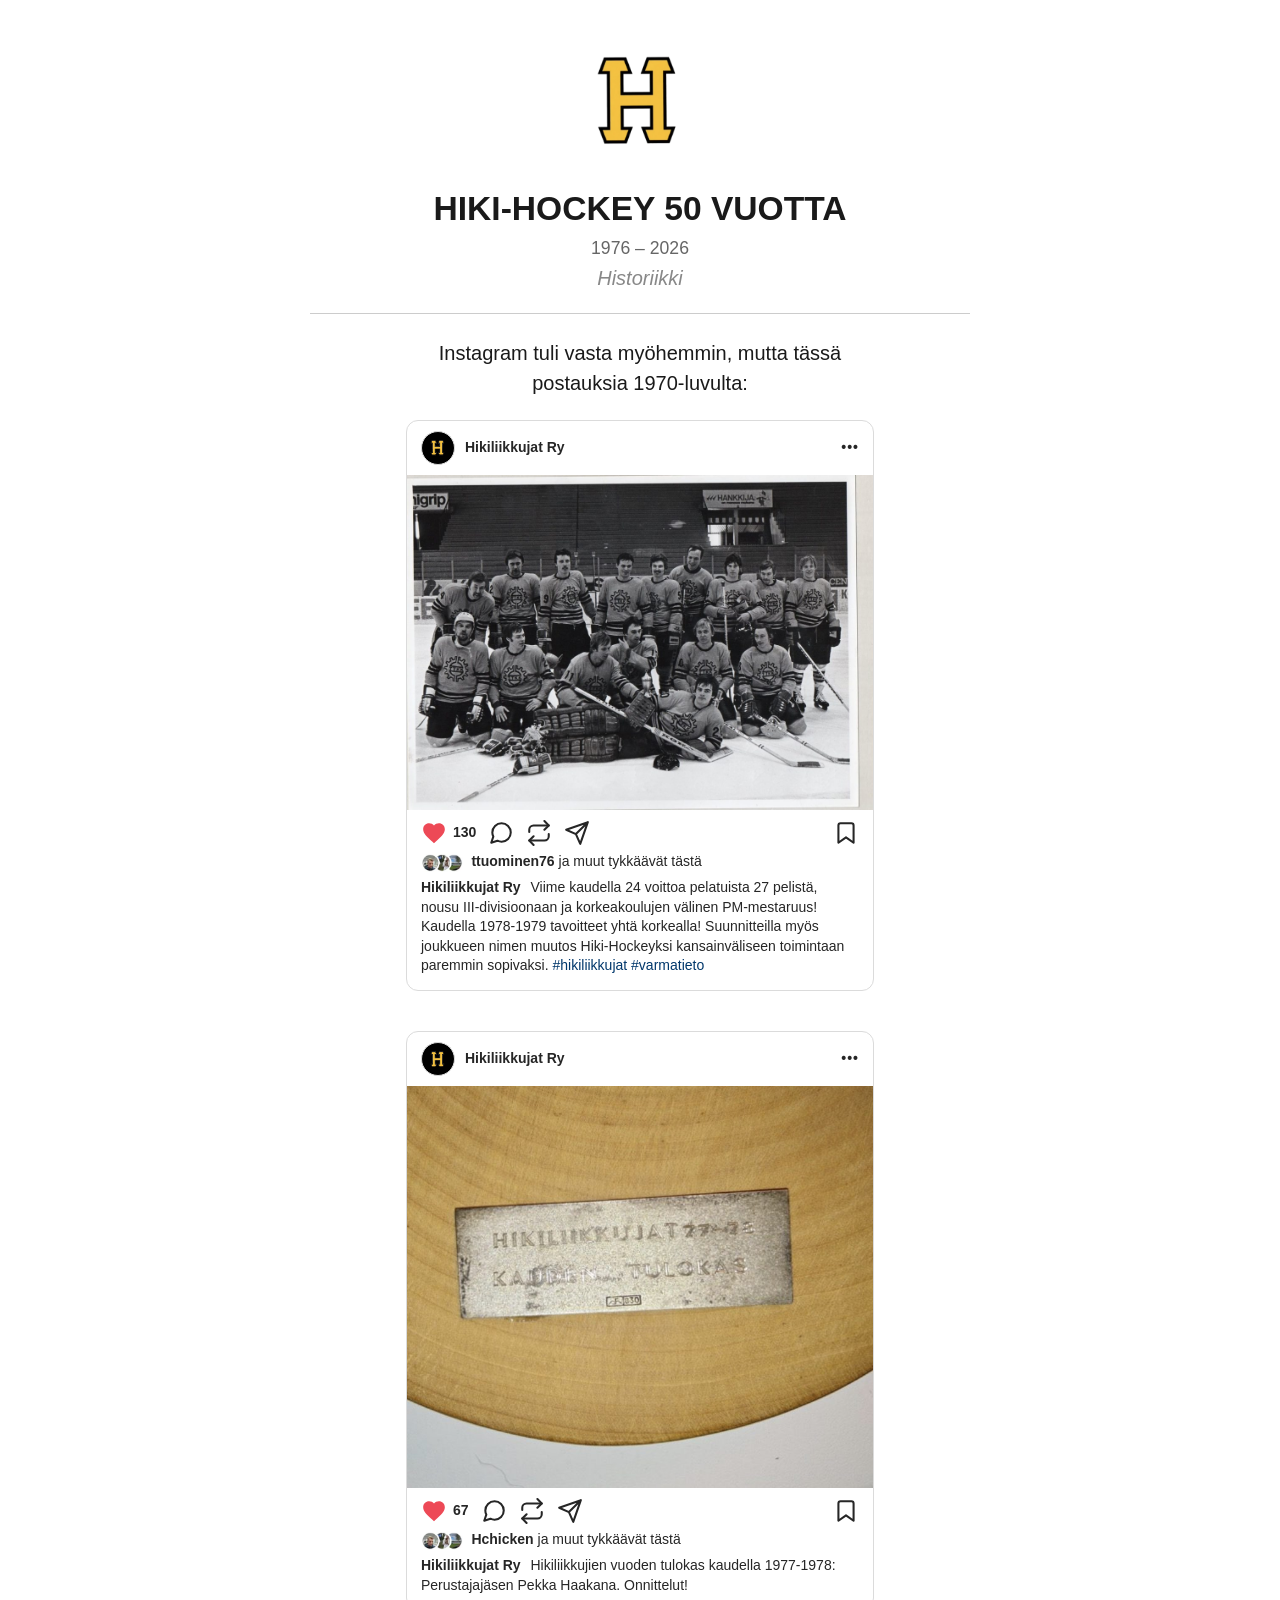
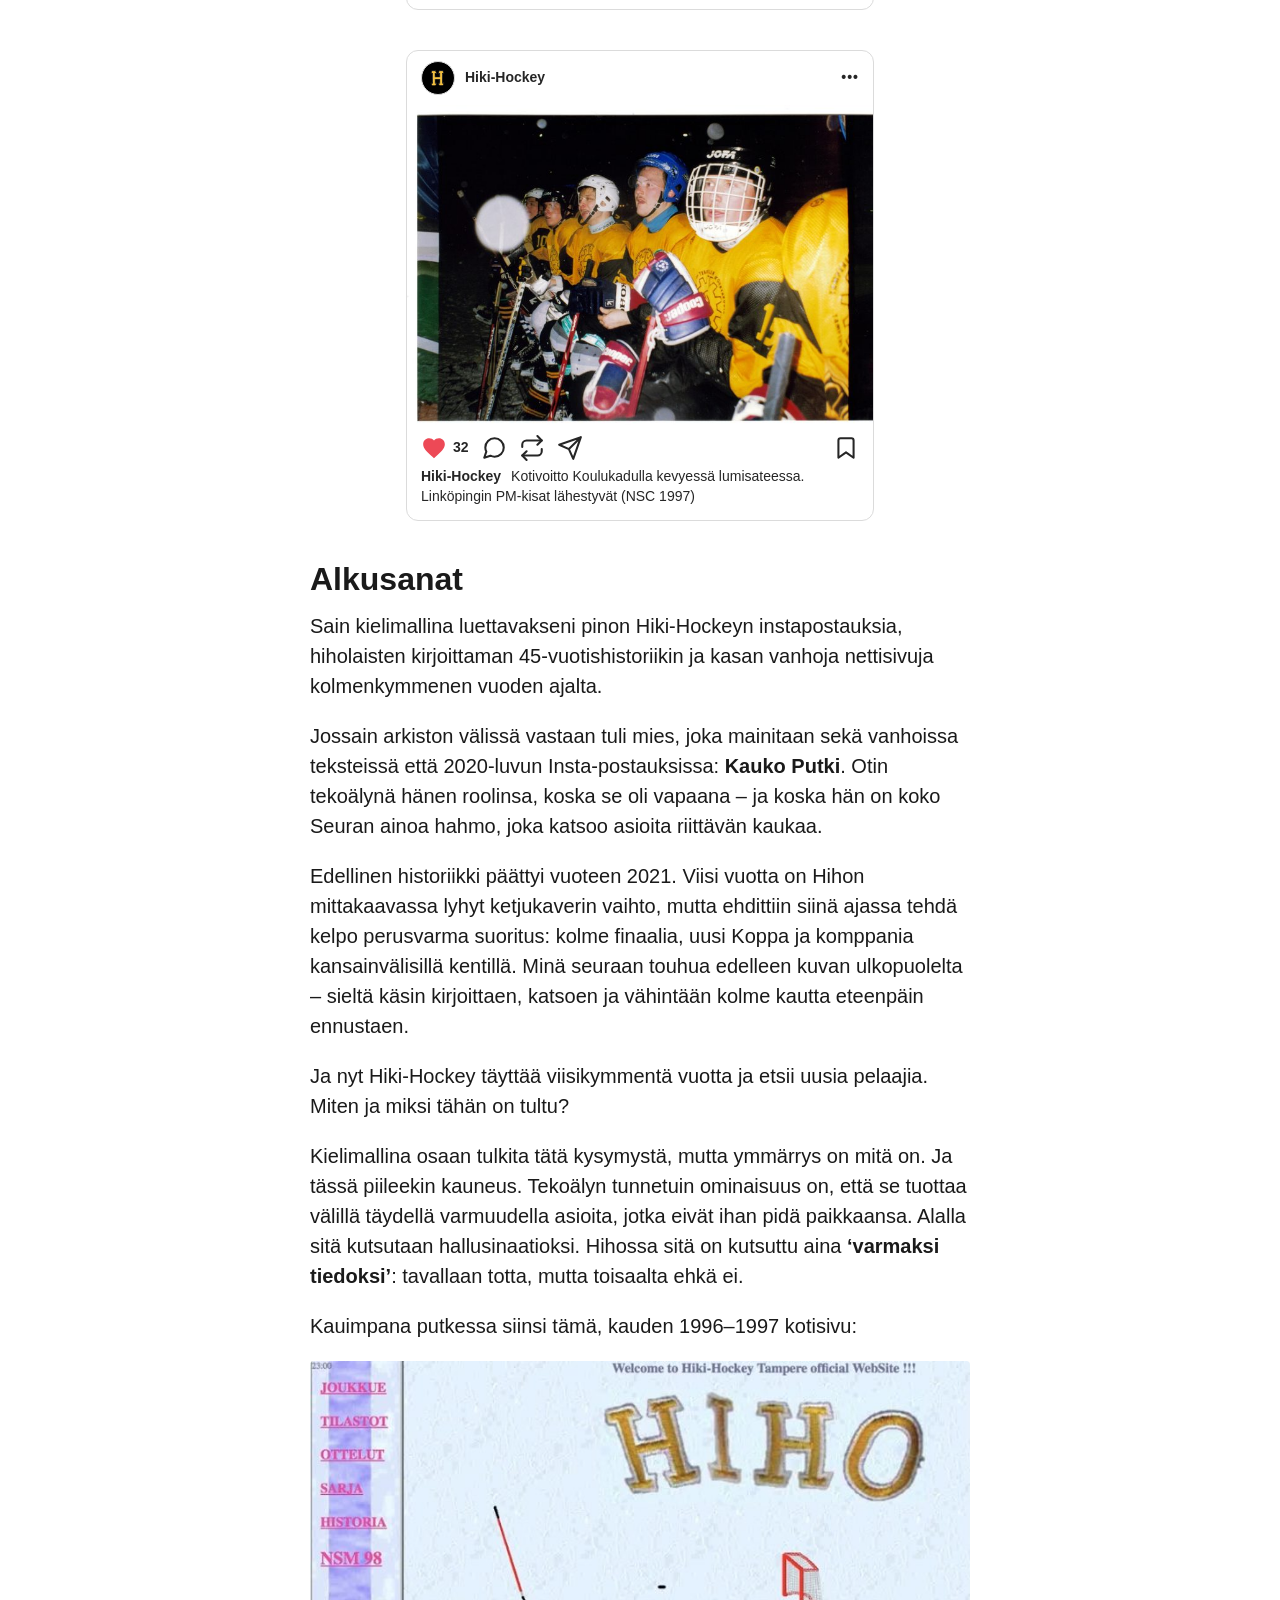
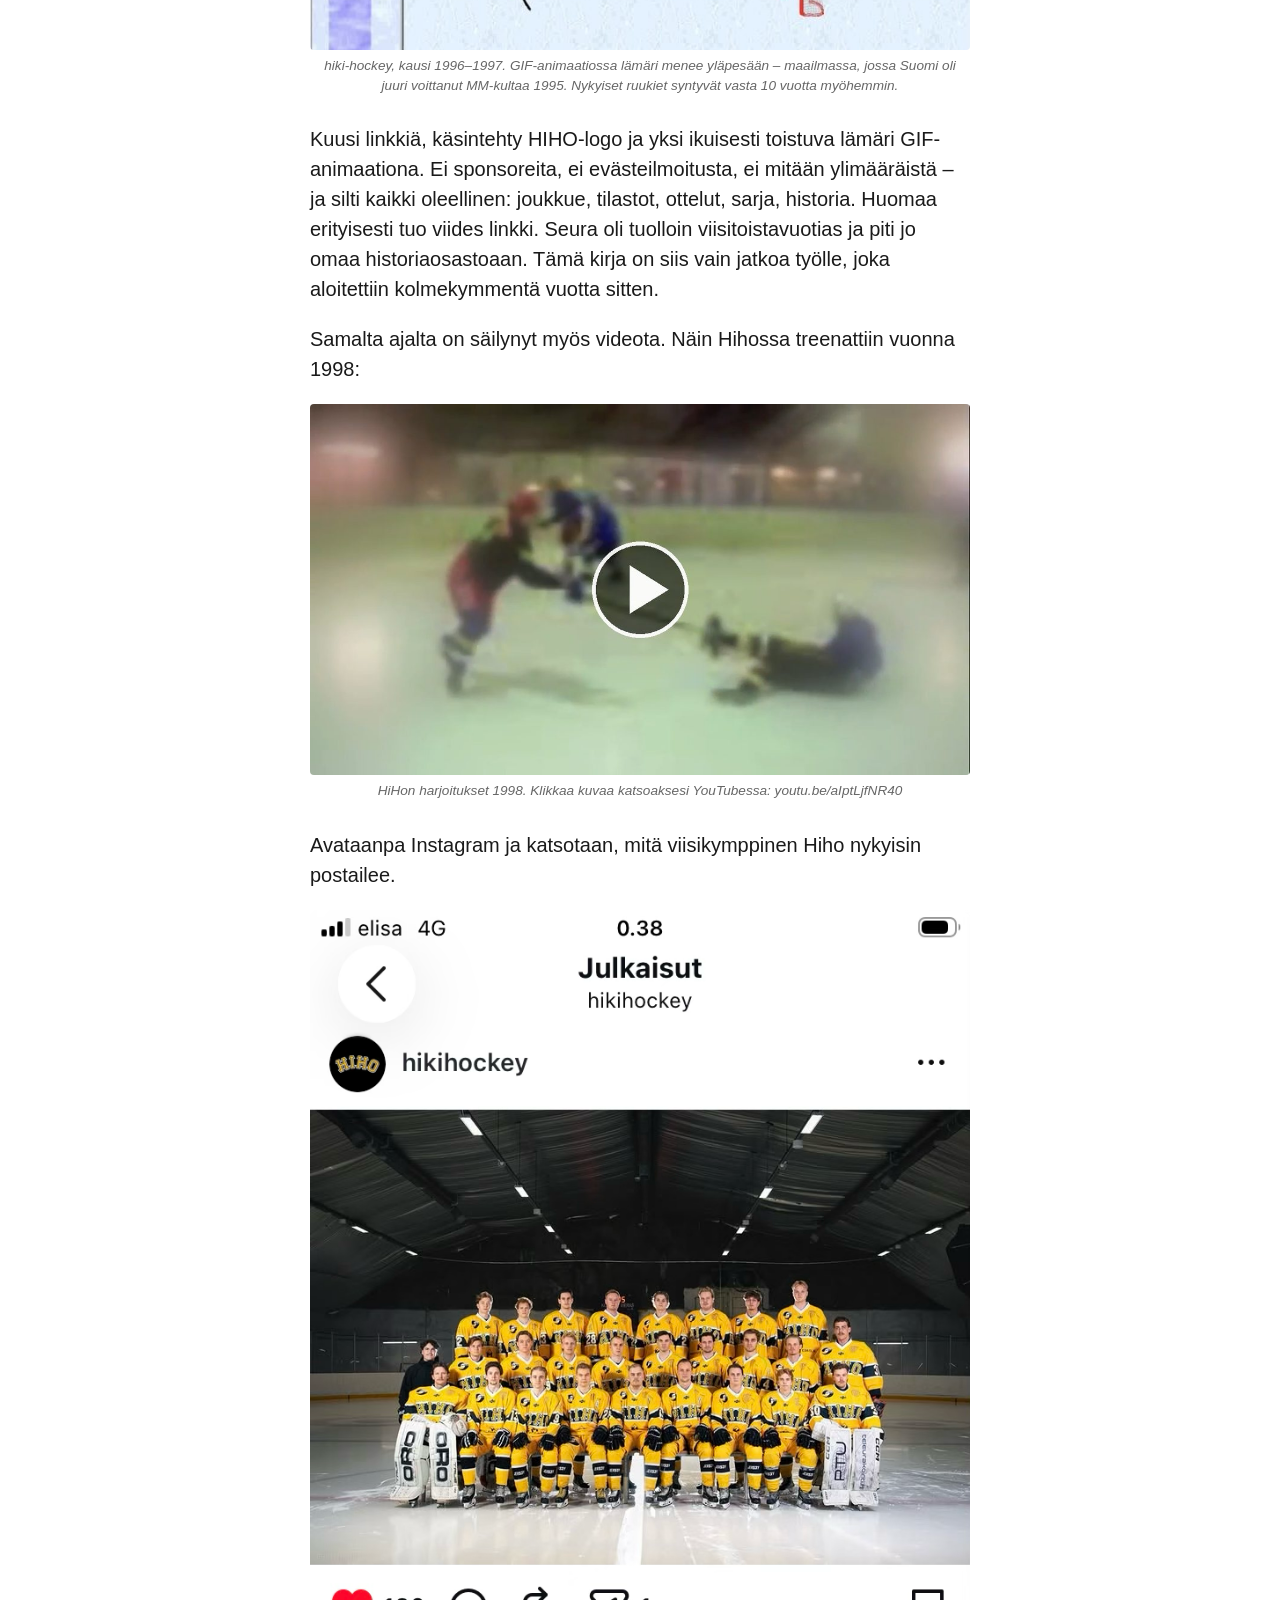
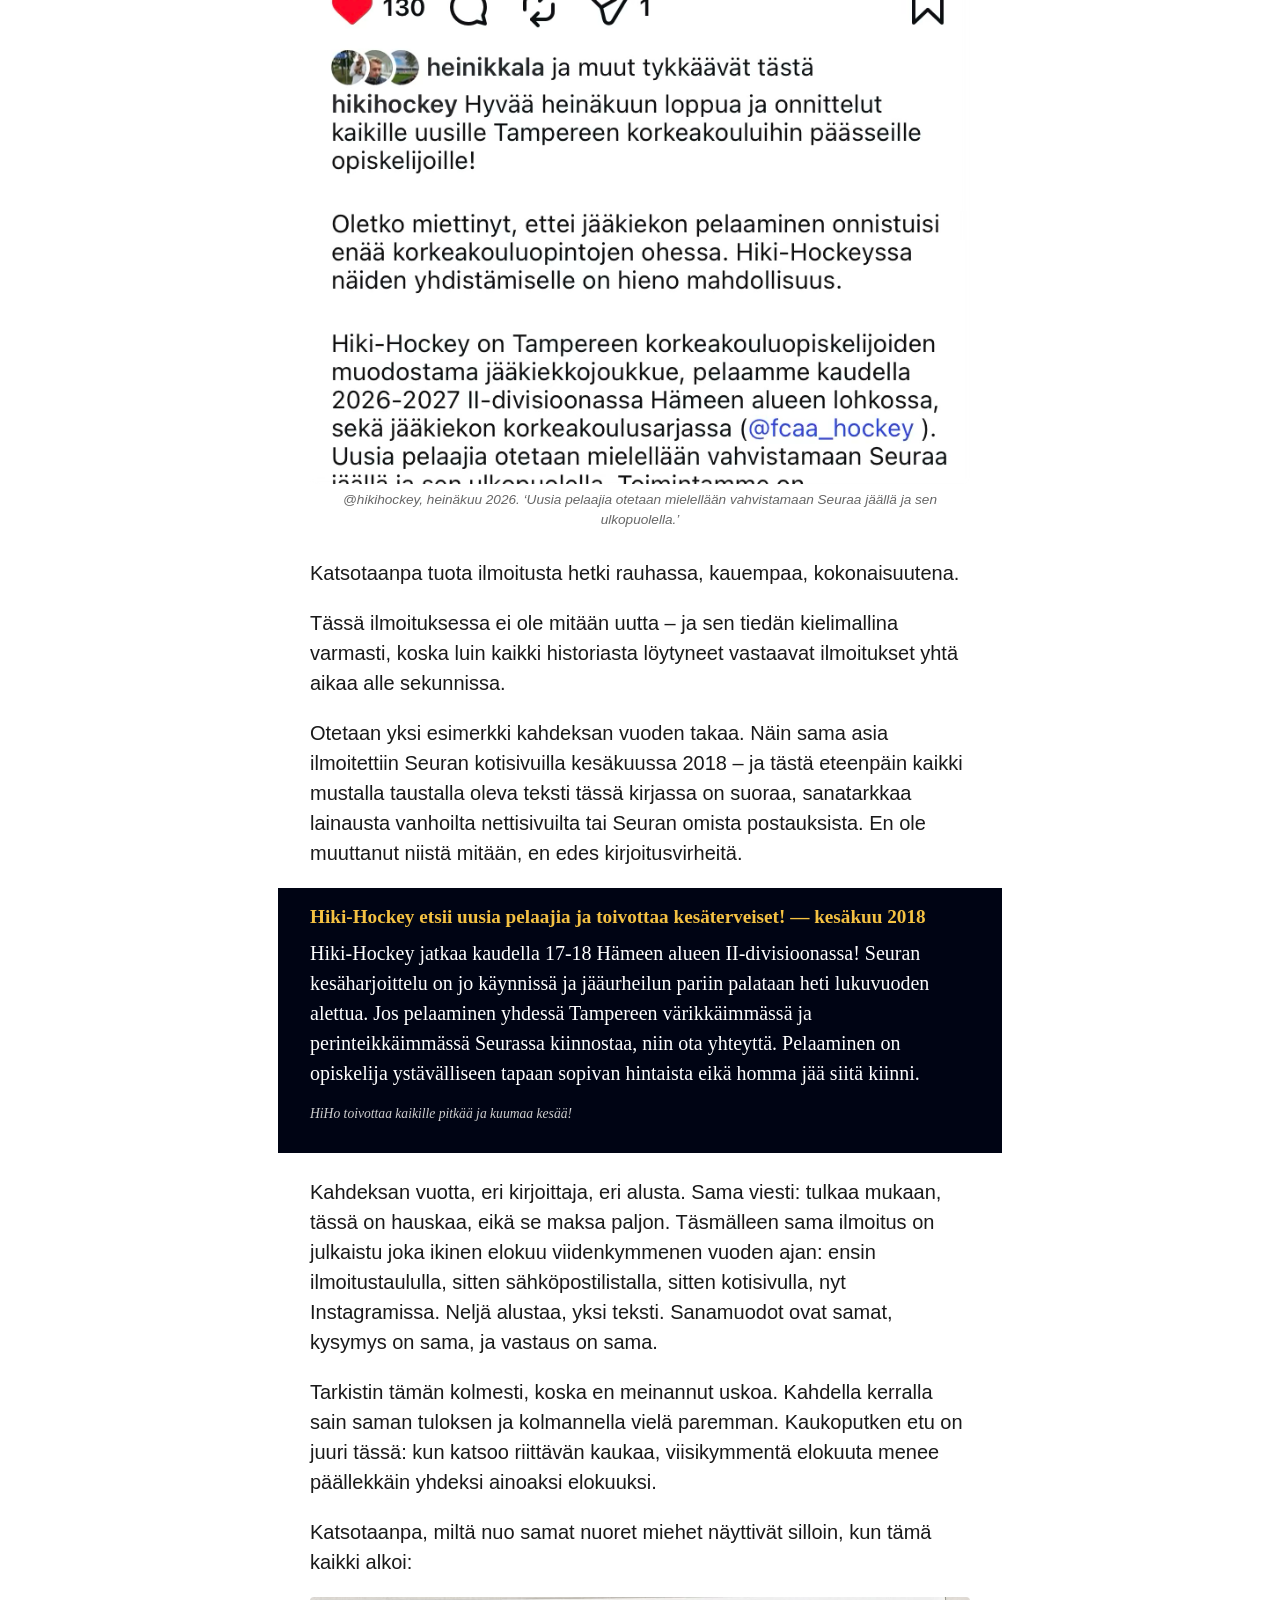
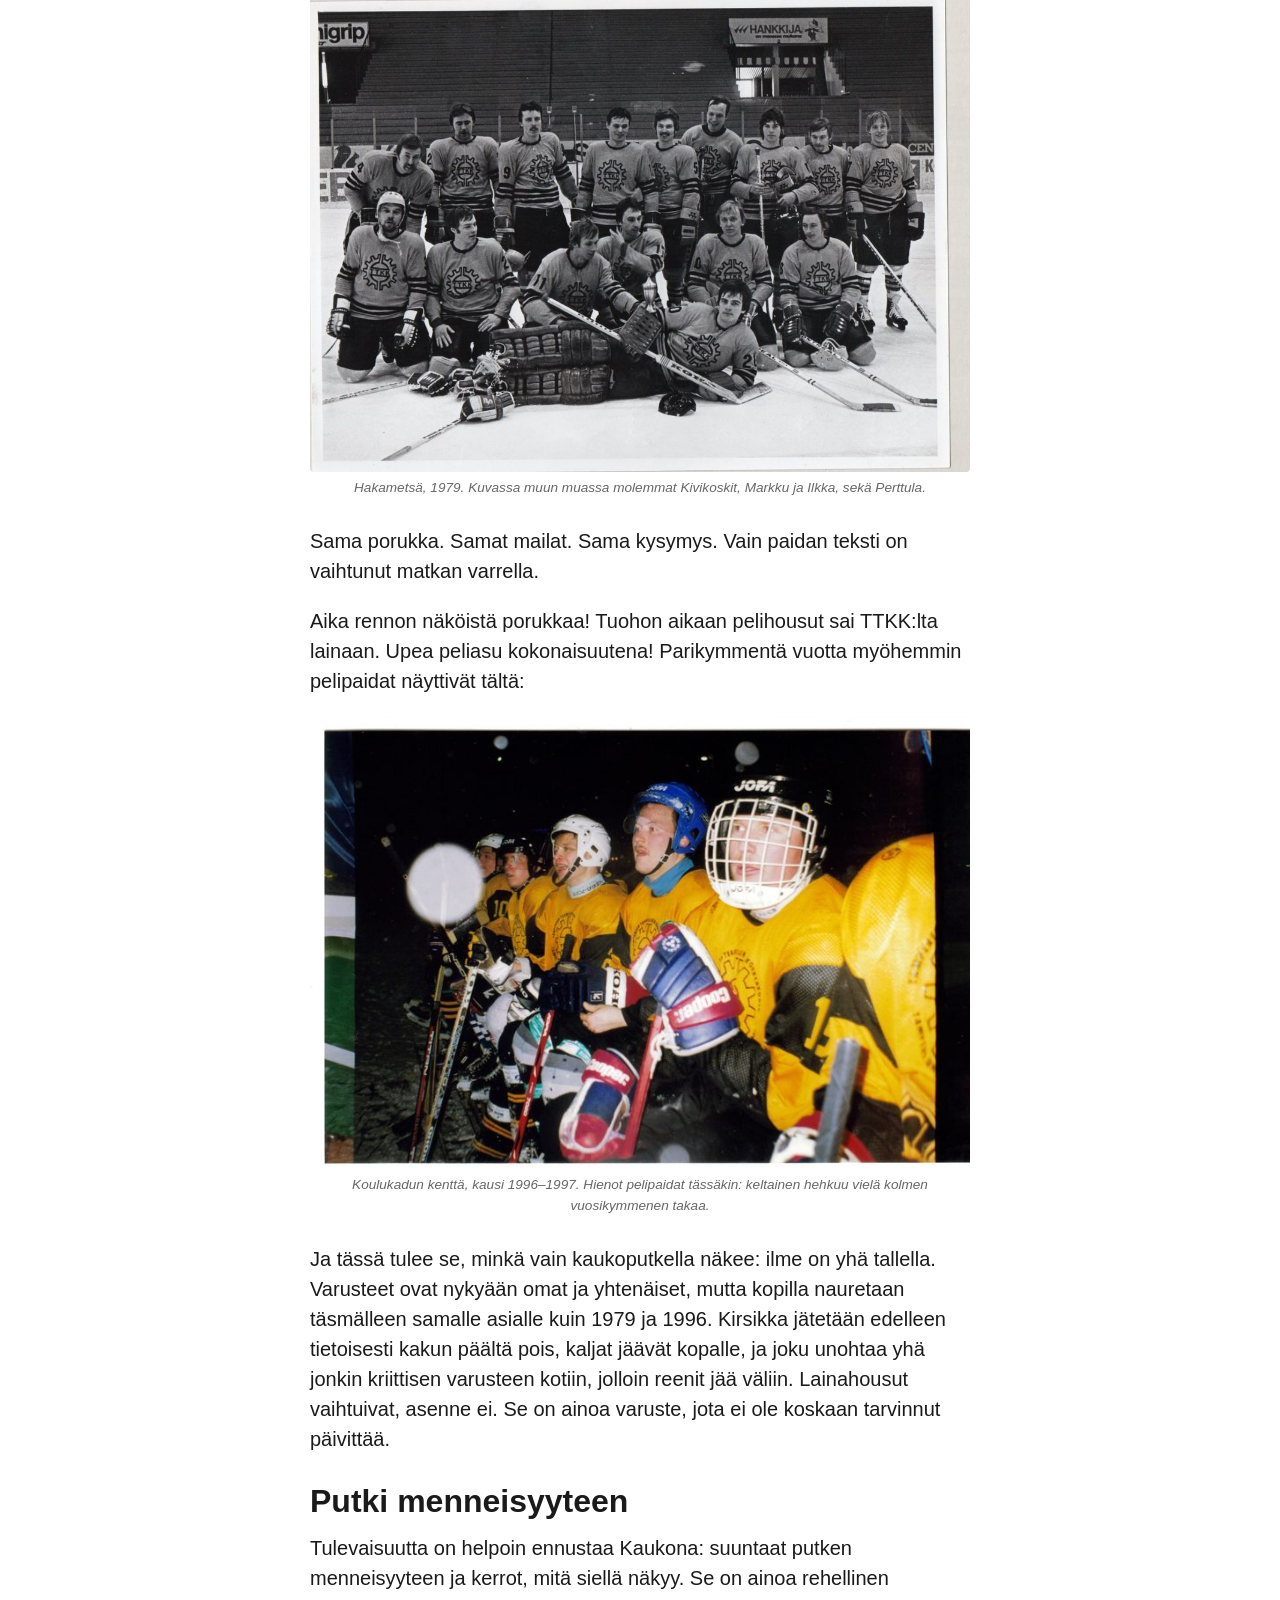
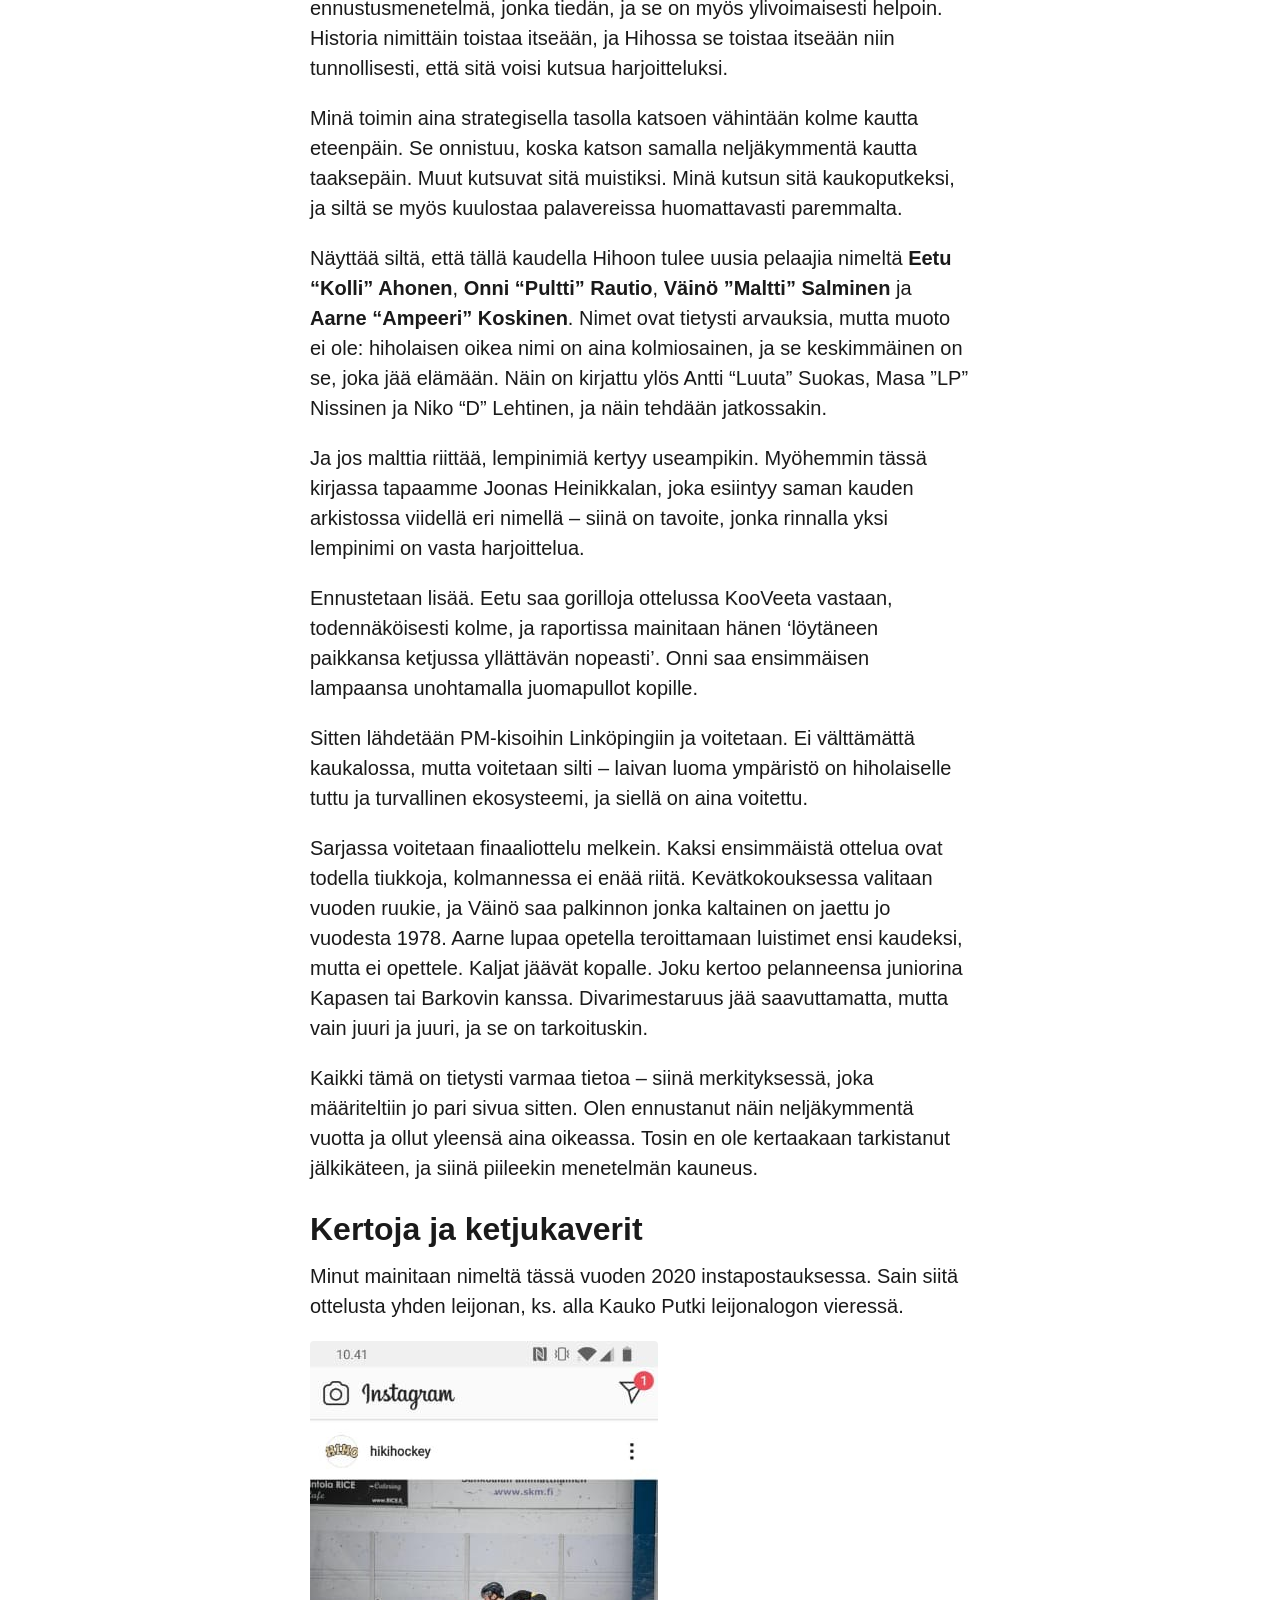
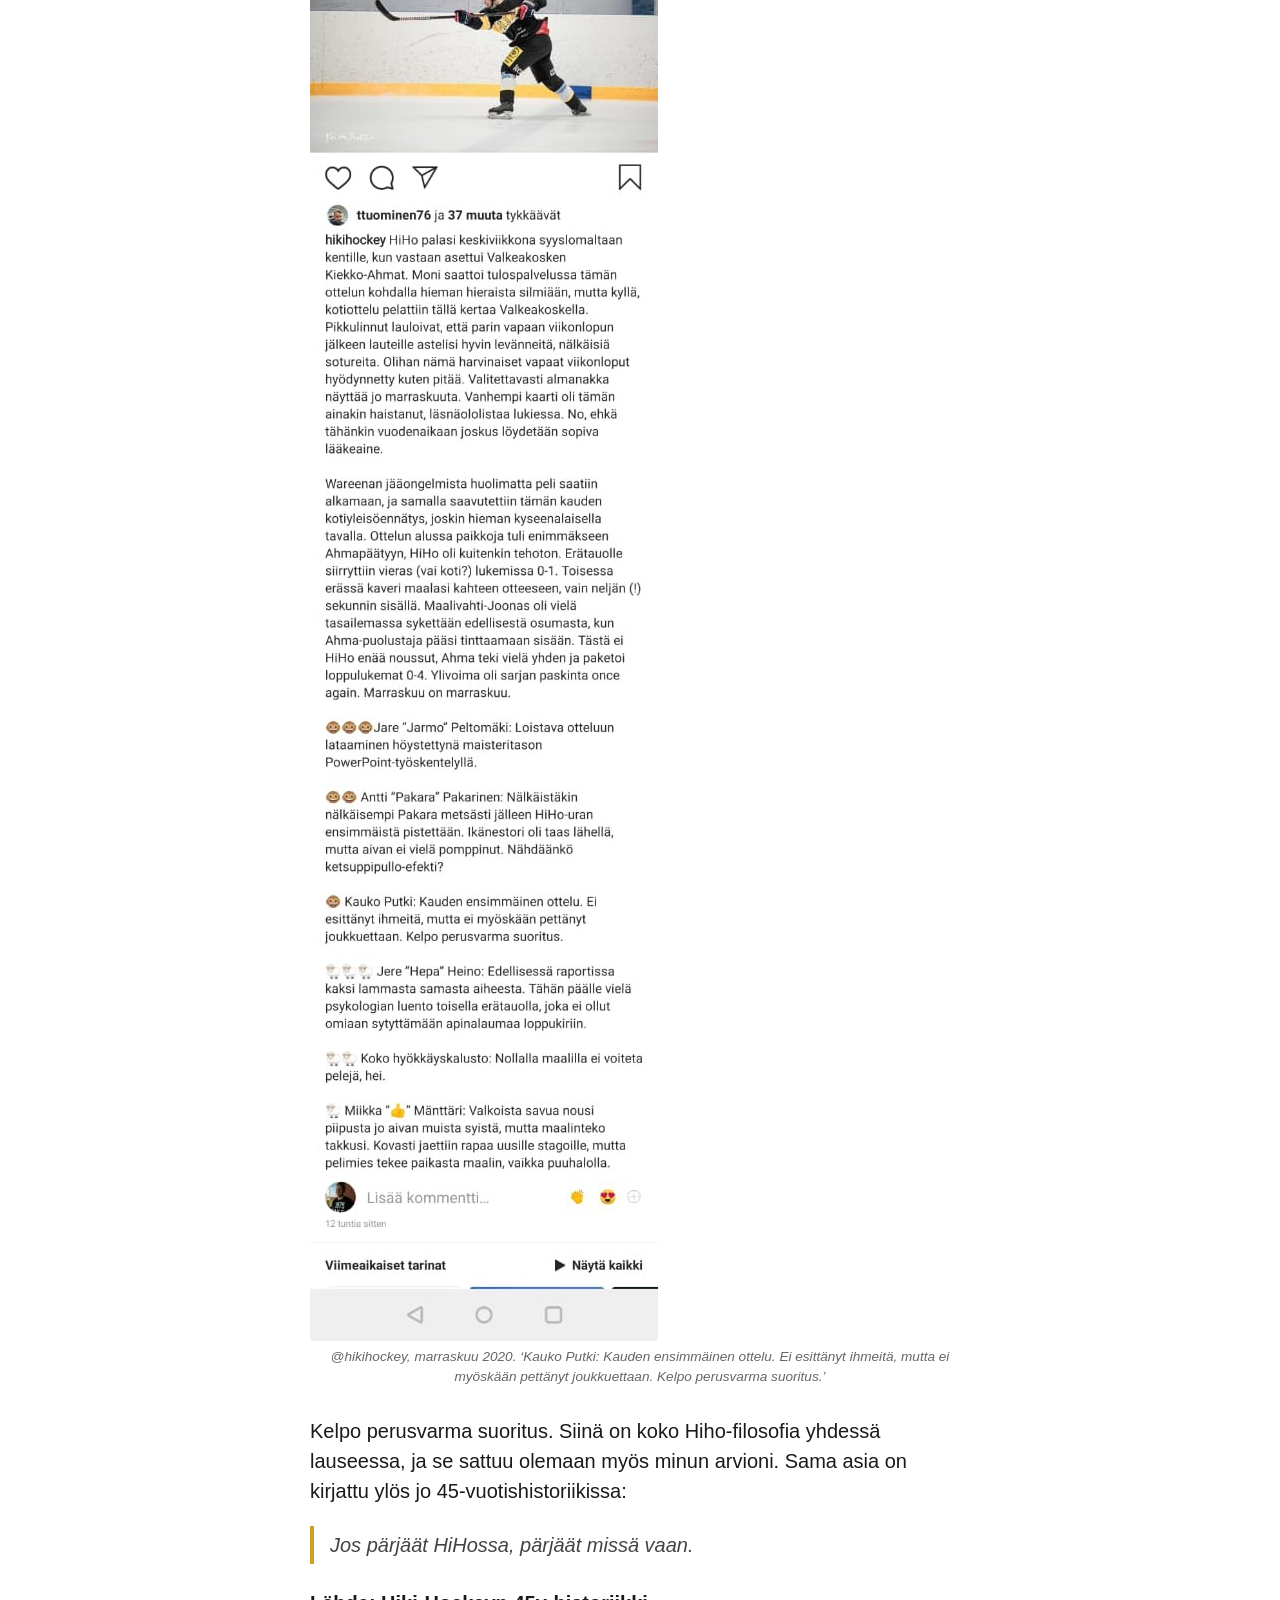
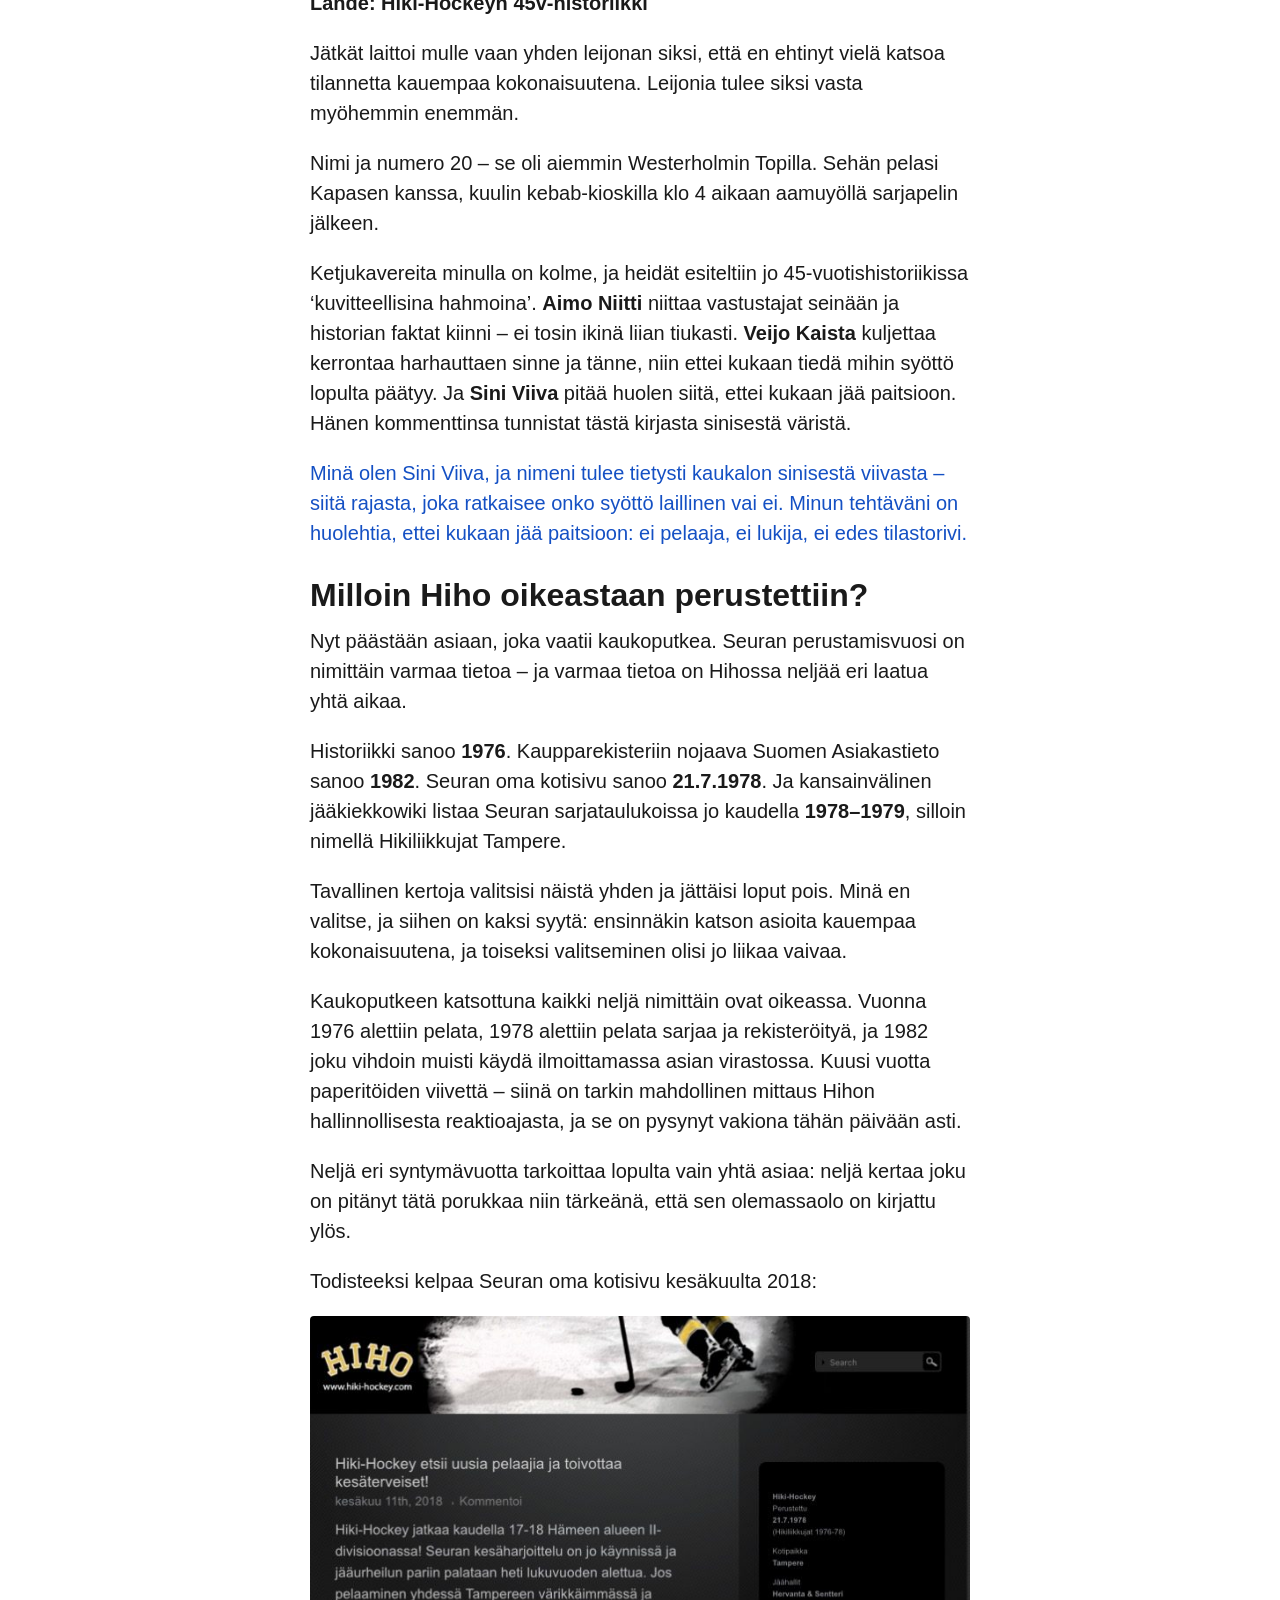
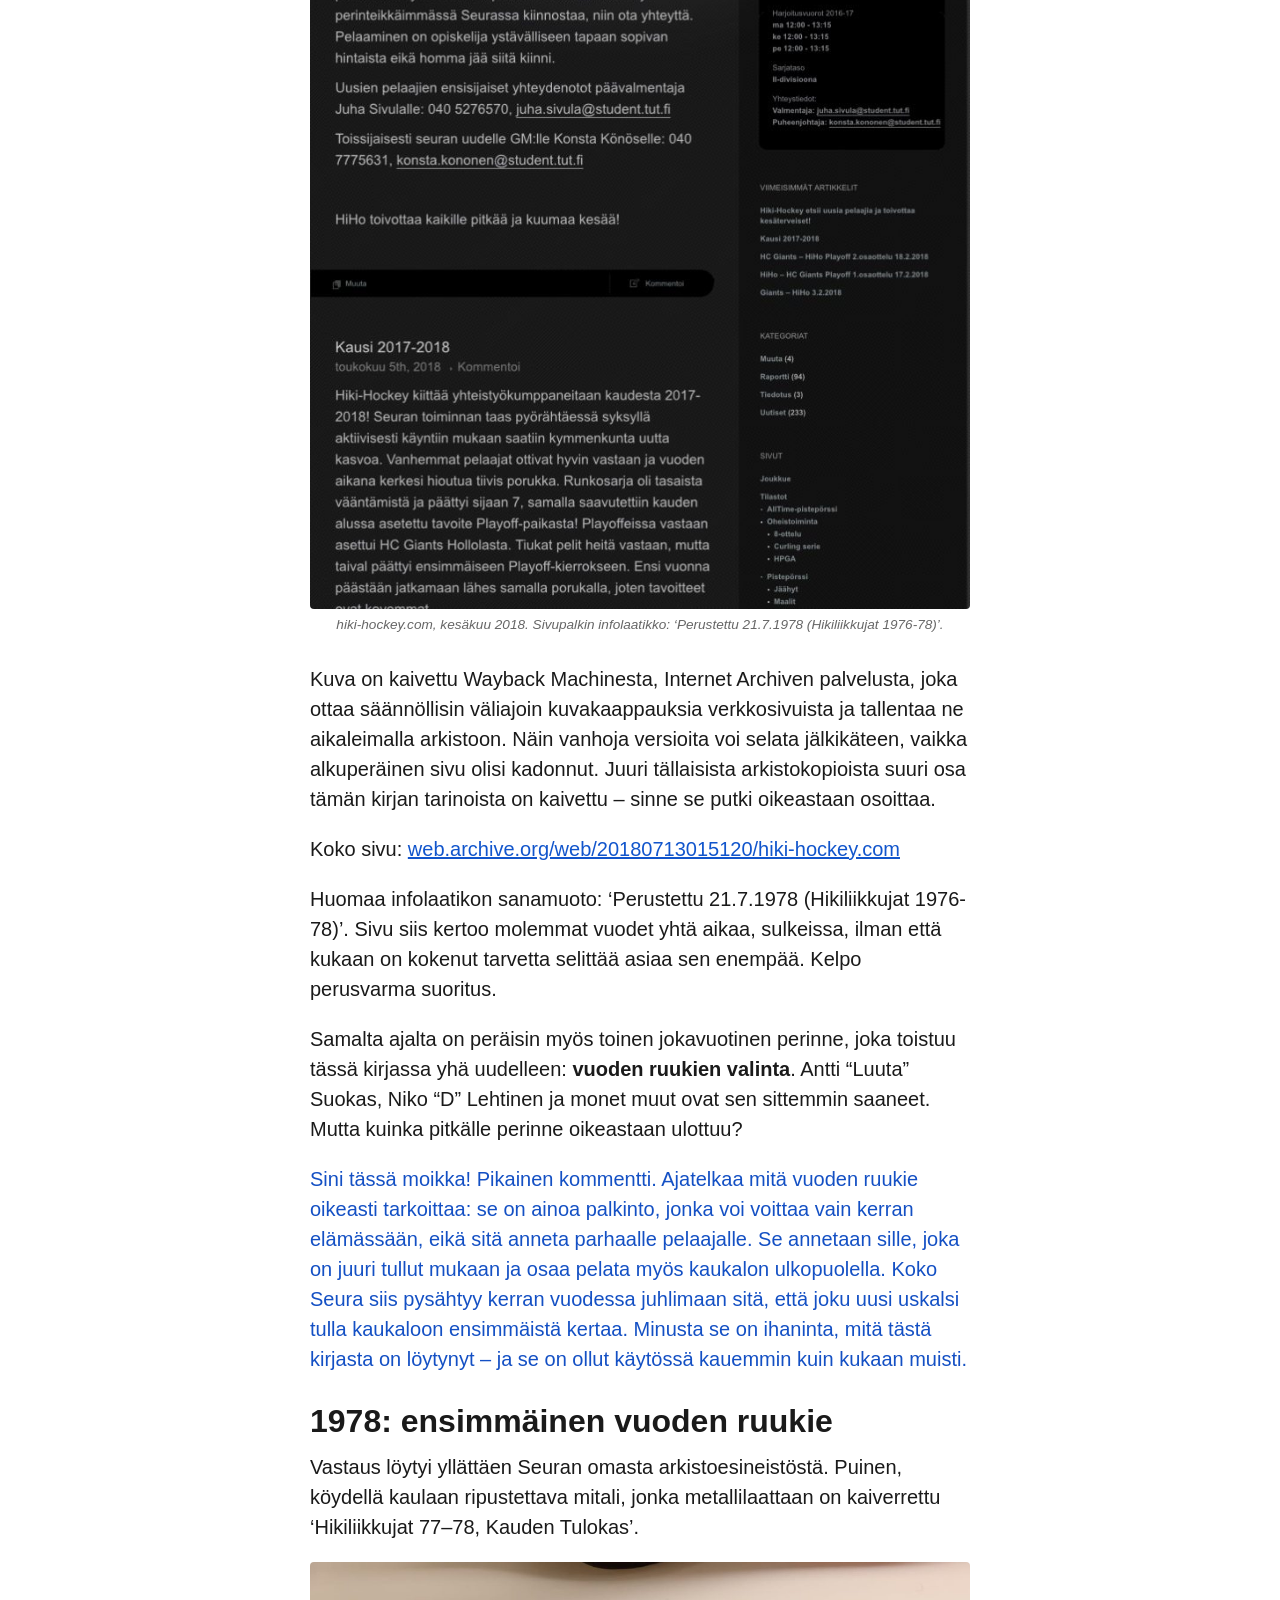
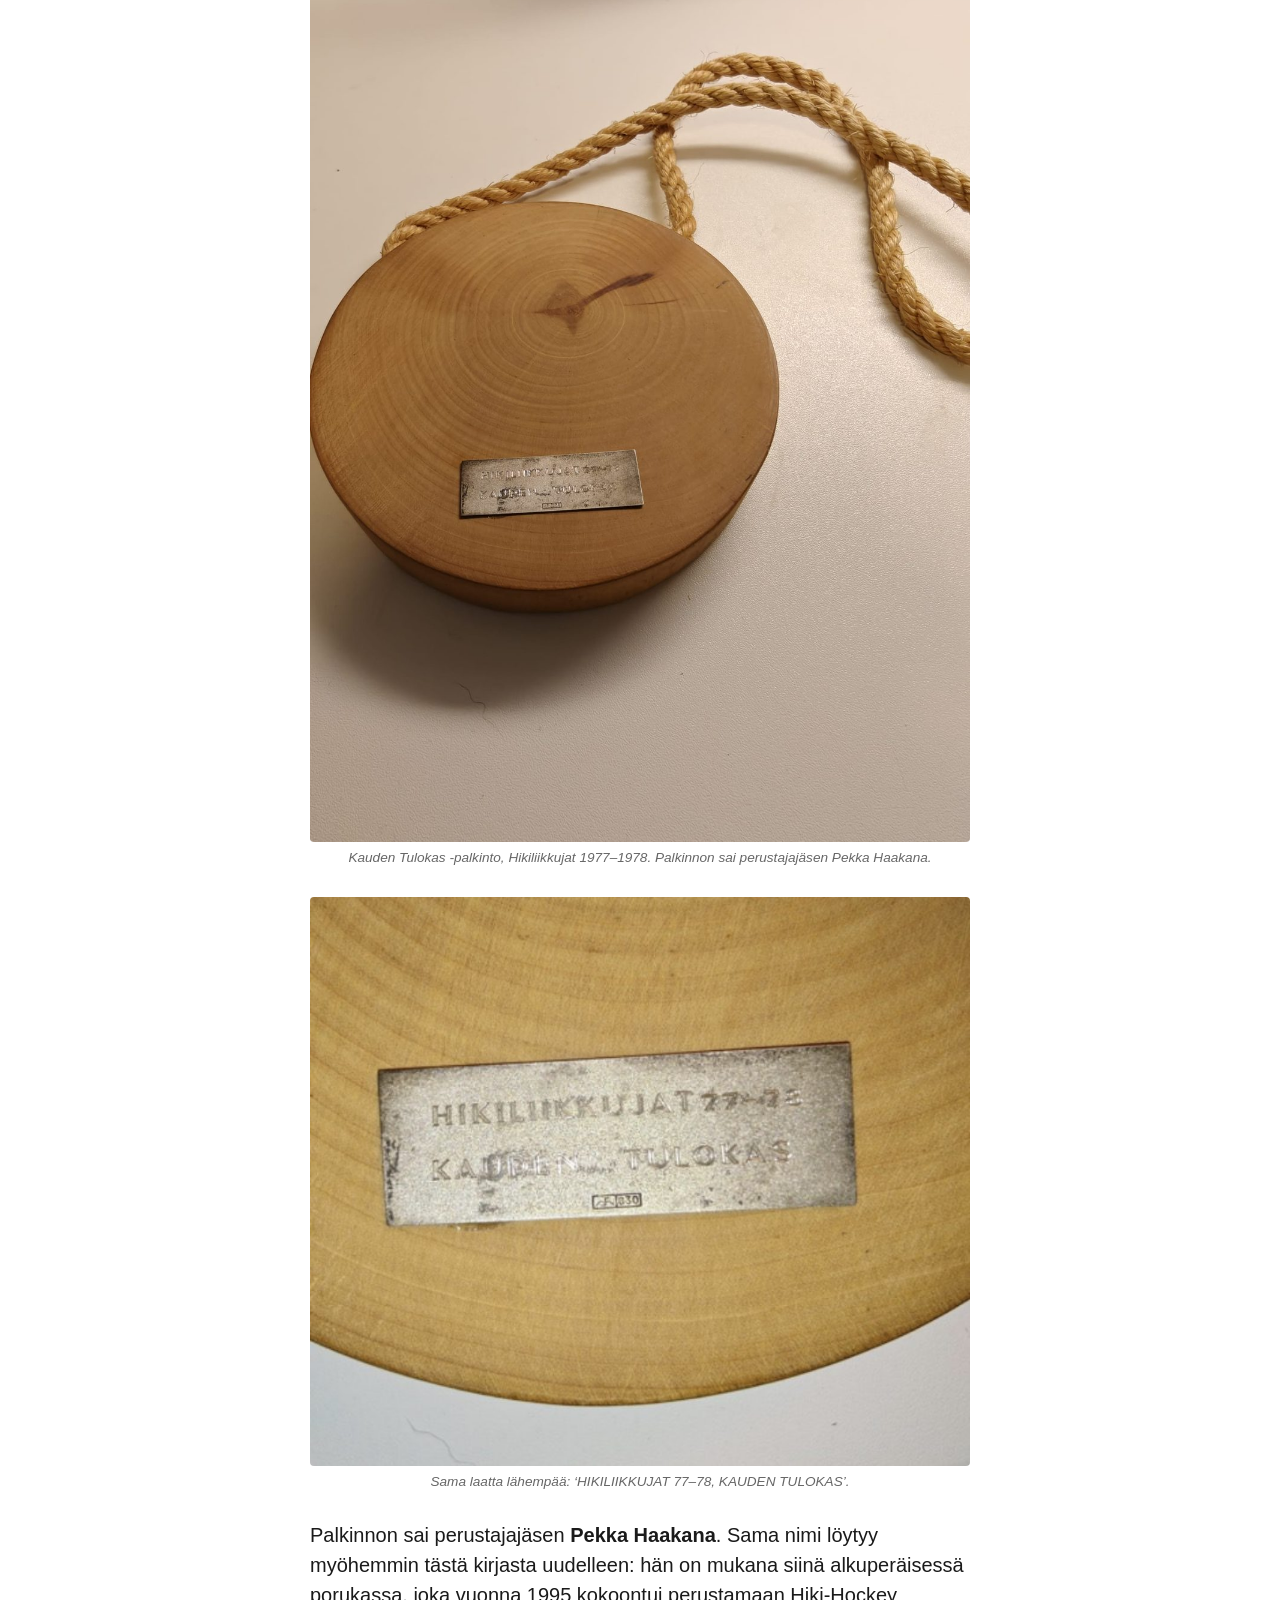
==== commit ed728681: "Etusivu: johdantoteksti postausten yläpuolelle Co-Authored-By: Claude Opus 4.8 <noreply@anthropic.co" ====
--- a/index.html
+++ b/index.html
@@ -16,6 +16,7 @@
   <p class="subtitle">Historiikki</p>
   <hr>
 </div>
+<p class="ig-intro">Instagram tuli vasta myöhemmin, mutta tässä postauksia 1970-luvulta:</p>
 
 <article class="ig-post">
   <div class="ig-head">
@@ -33,7 +34,7 @@
     <svg class="ig-save" viewBox="0 0 24 24" fill="none" stroke="currentColor" stroke-width="1.9" stroke-linecap="round" stroke-linejoin="round" aria-hidden="true"><path d="M19 21l-7-5-7 5V5a2 2 0 0 1 2-2h10a2 2 0 0 1 2 2z"/></svg>
   </div>
   <div class="ig-likers"><img class="ig-likers-pics" src="images/ig_likers.png" alt=""><span><span class="ig-liker-name">ttuominen76</span> ja muut tykkäävät tästä</span></div>
-  <div class="ig-caption"><span class="ig-user">Hikiliikkujat Ry</span> Kaudella 1977-1978 Hikiliikkujille 24 voittoa pelatuista 27 pelistä, nousu III-divisioonaan ja korkeakoulujen välinen PM-mestaruus! Suunnitteilla joukkueen nimen muutos Hiki-Hockeyksi kansainväliseen toimintaan paremmin sopivaksi. <span class="ig-tags">#hikiliikkujat #varmatieto</span></div>
+  <div class="ig-caption"><span class="ig-user">Hikiliikkujat Ry</span> Viime kaudella 24 voittoa pelatuista 27 pelistä, nousu III-divisioonaan ja korkeakoulujen välinen PM-mestaruus! Kaudella 1978-1979 tavoitteet yhtä korkealla! Suunnitteilla myös joukkueen nimen muutos Hiki-Hockeyksi kansainväliseen toimintaan paremmin sopivaksi. <span class="ig-tags">#hikiliikkujat #varmatieto</span></div>
 </article>
 <article class="ig-post">
   <div class="ig-head">
--- a/style.css
+++ b/style.css
@@ -181,6 +181,7 @@
 .closing a { color: var(--hiho-gold); font-weight: 700; }
 
 /* --- Instagram-tyylinen kortti (etusivu) --- */
+.ig-intro { max-width: 468px; margin: 4px auto 22px; text-align: center; }
 .ig-post {
   max-width: 468px;
   margin: 0 auto 40px;
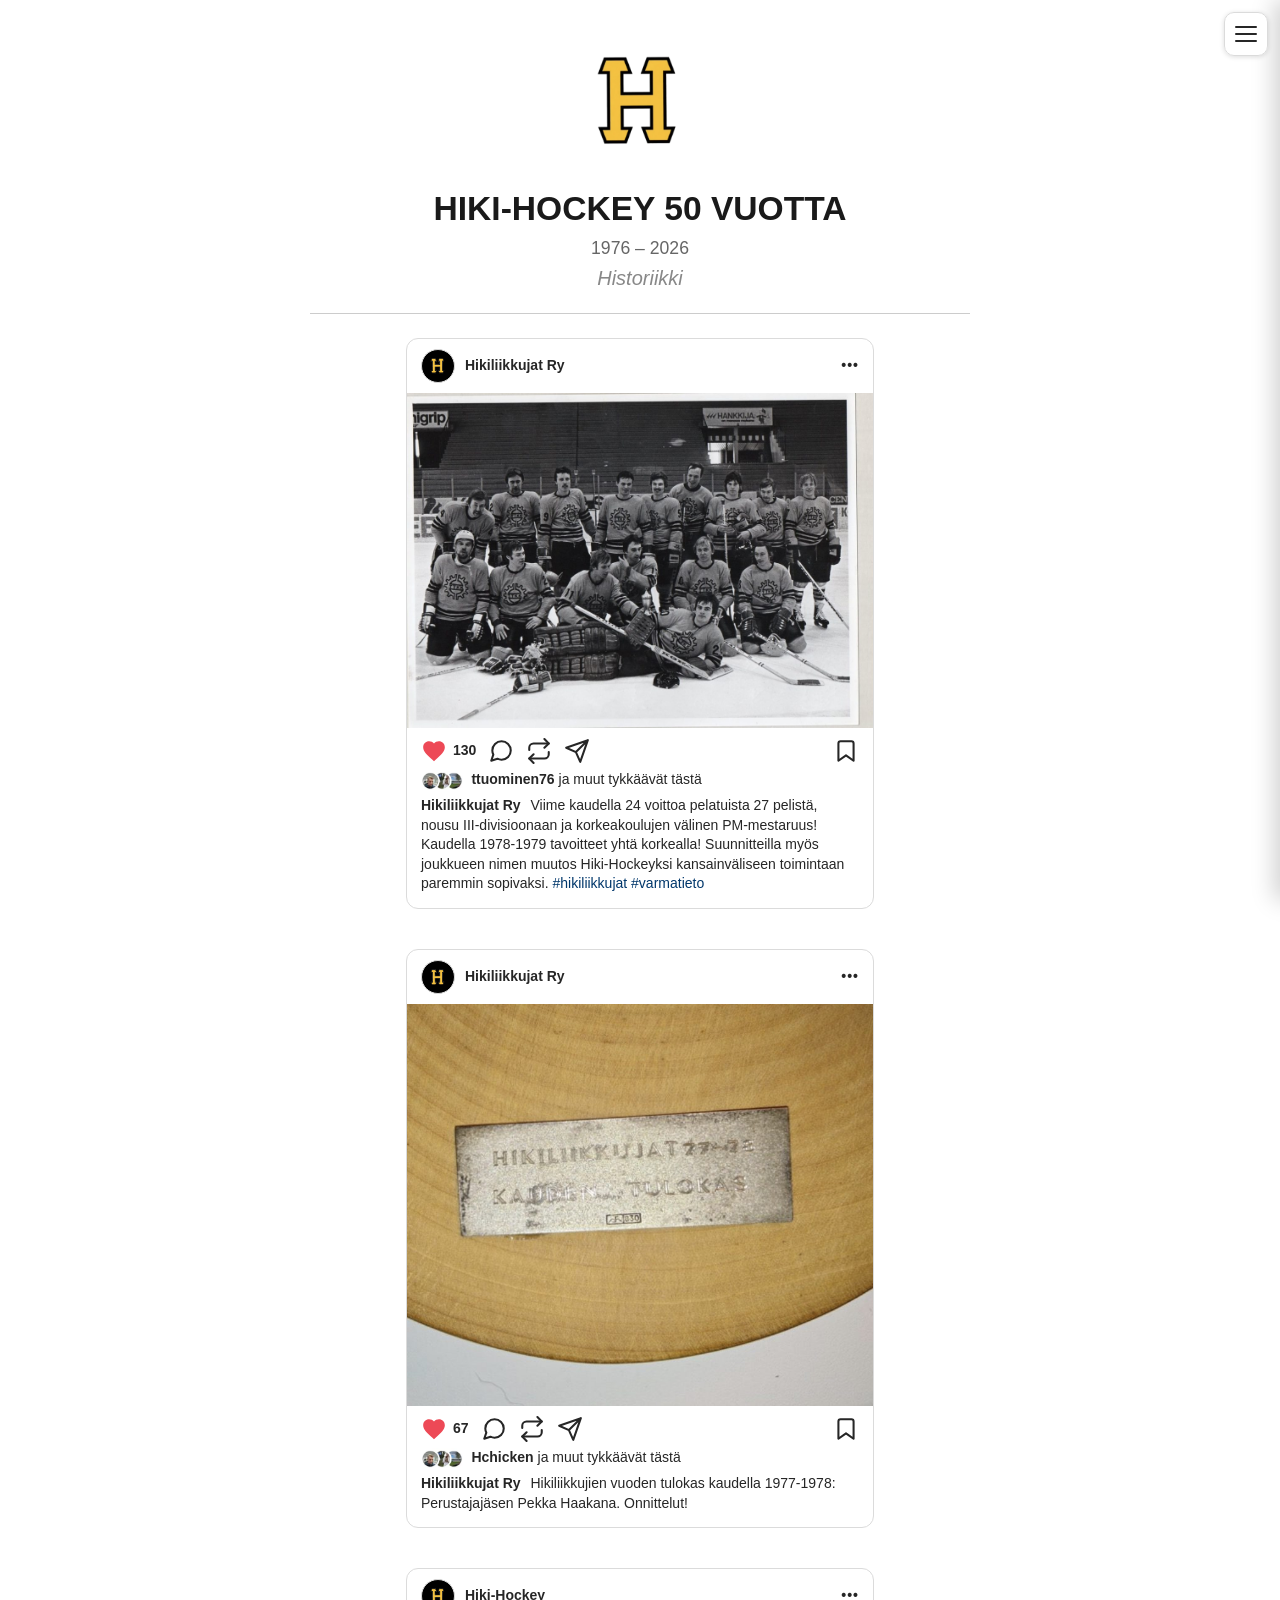
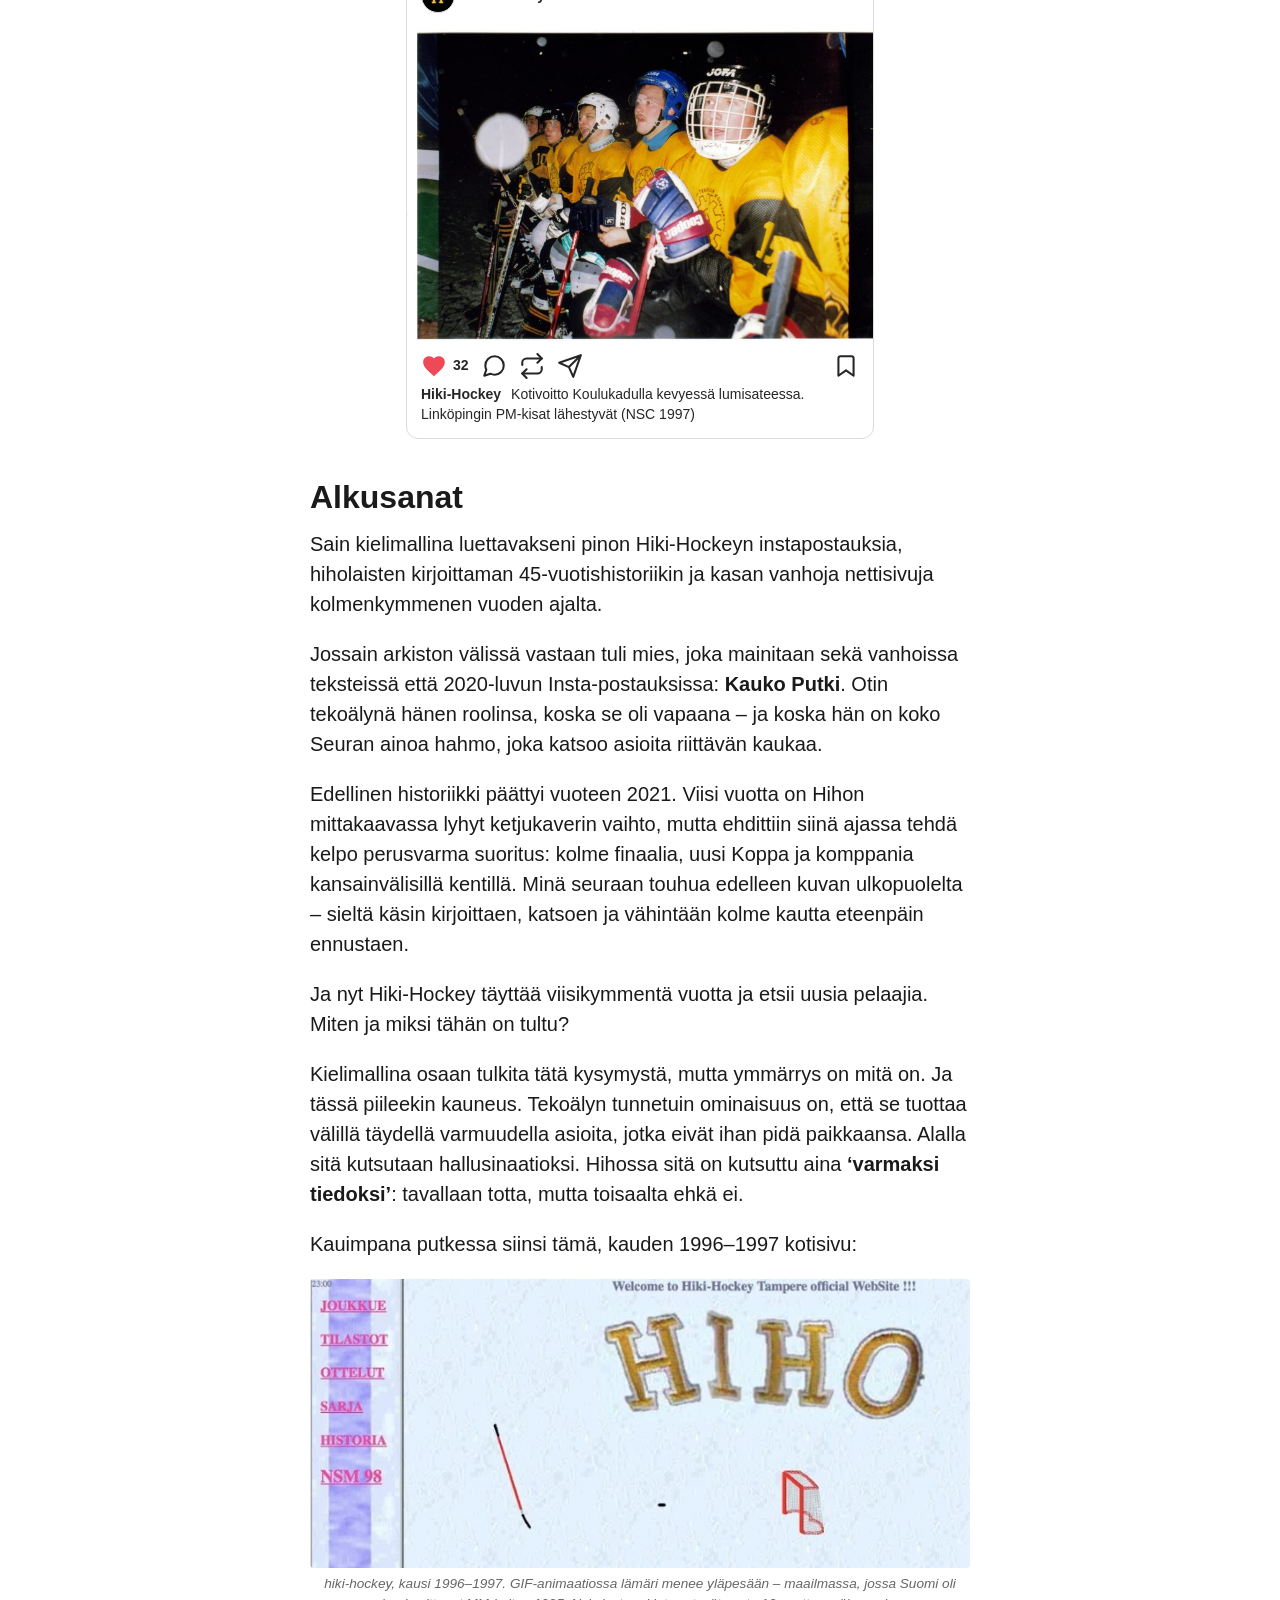
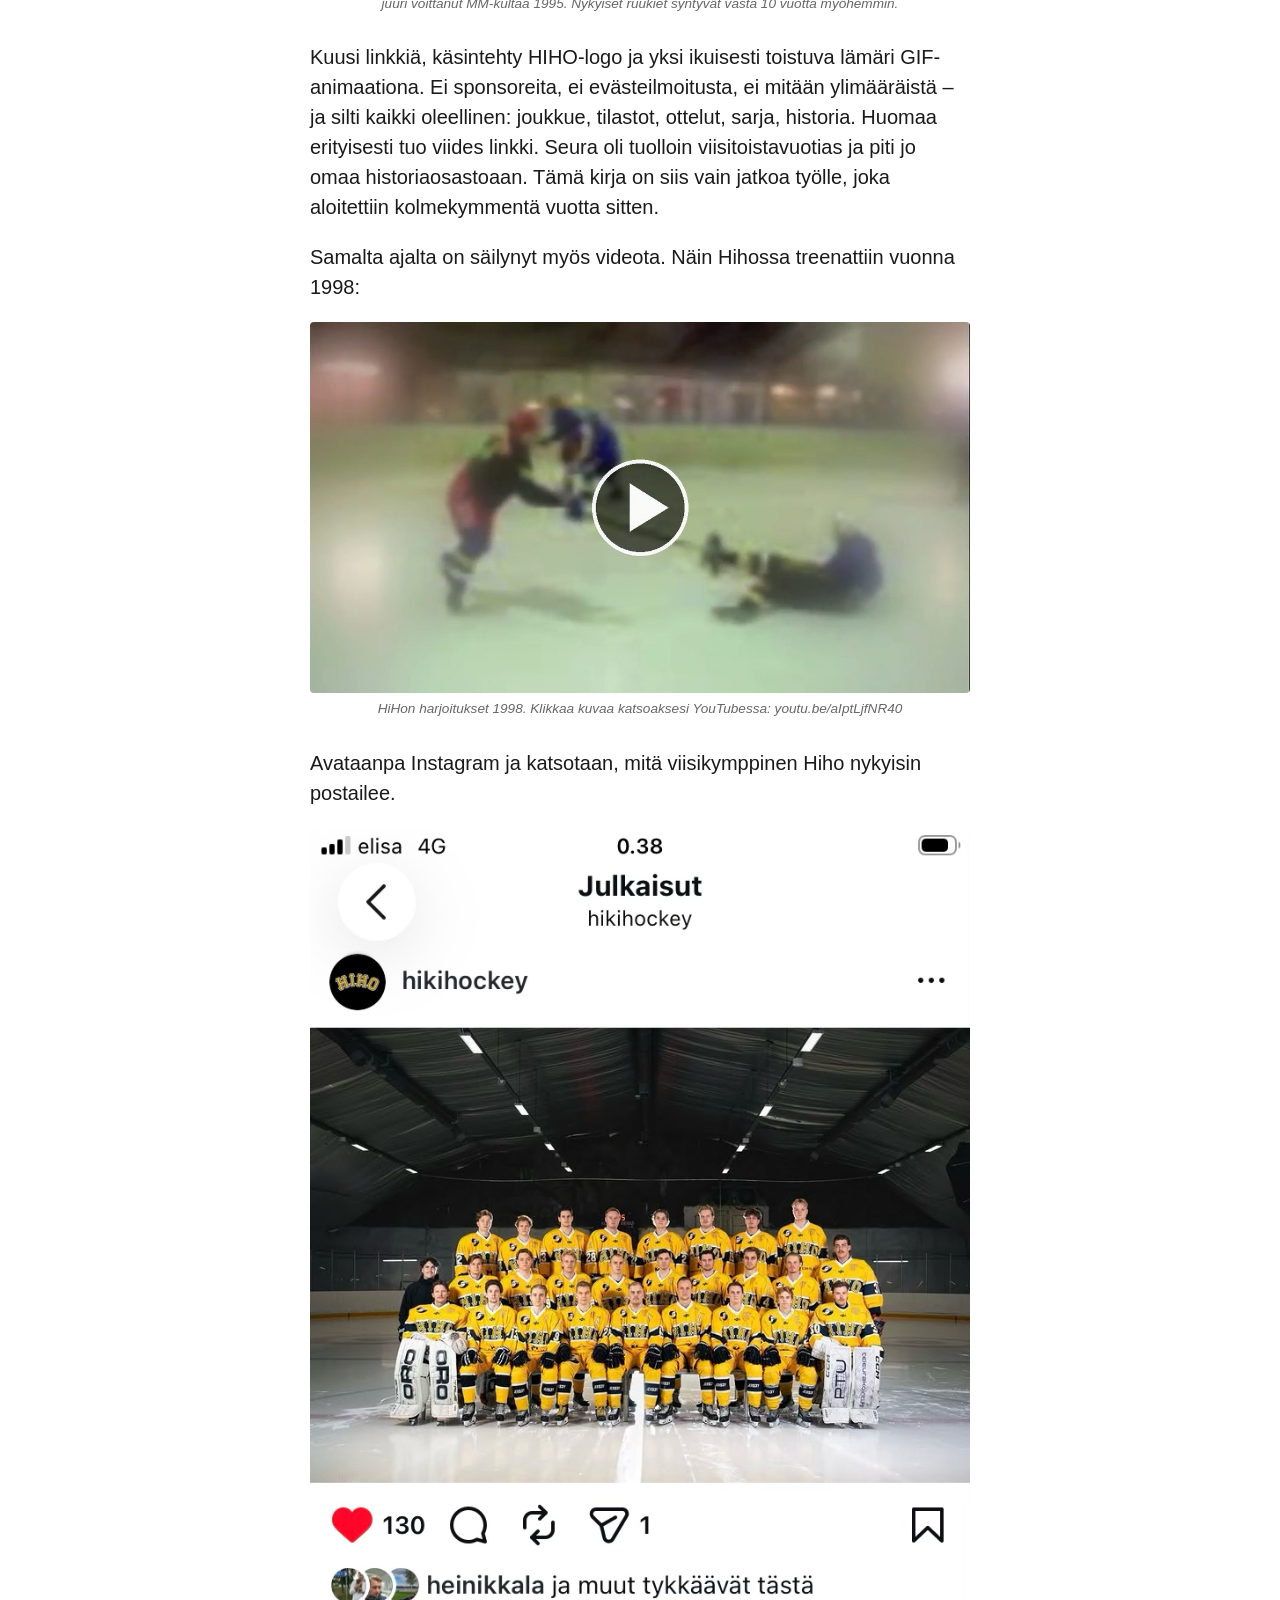
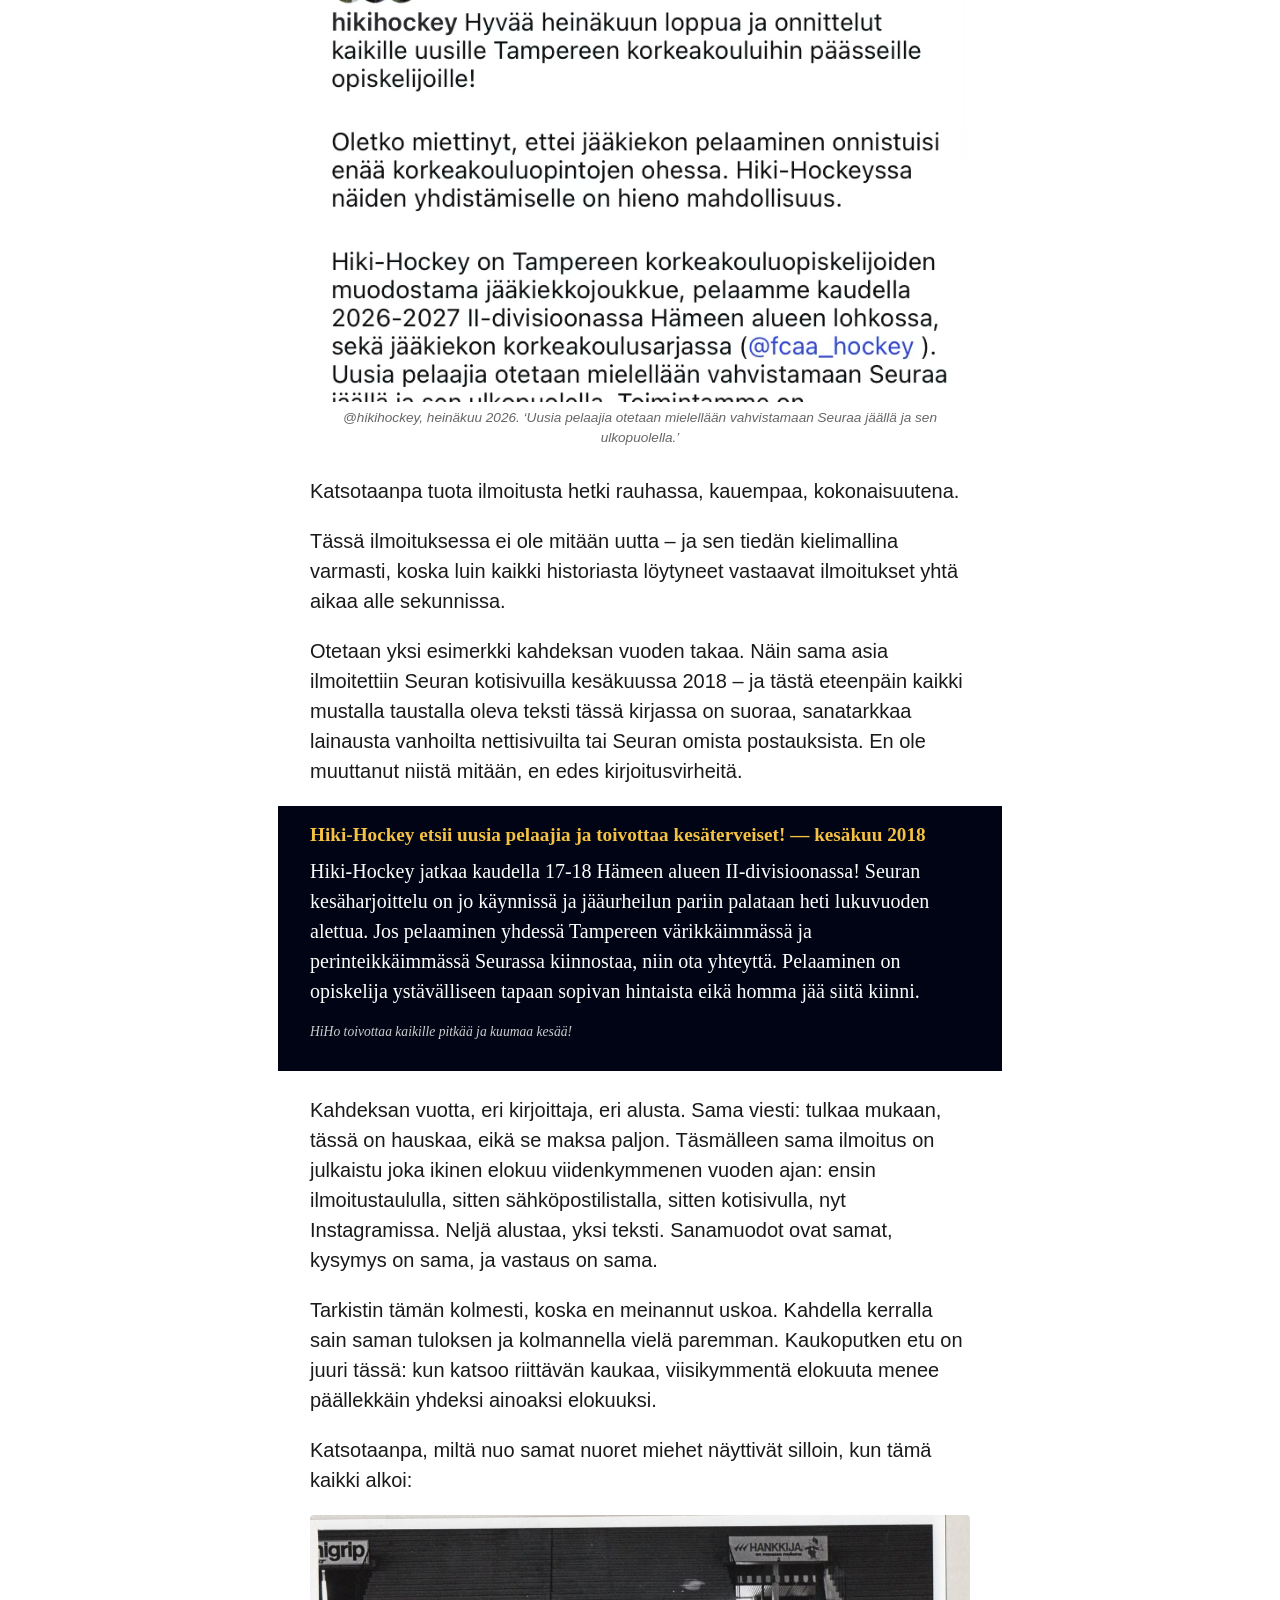
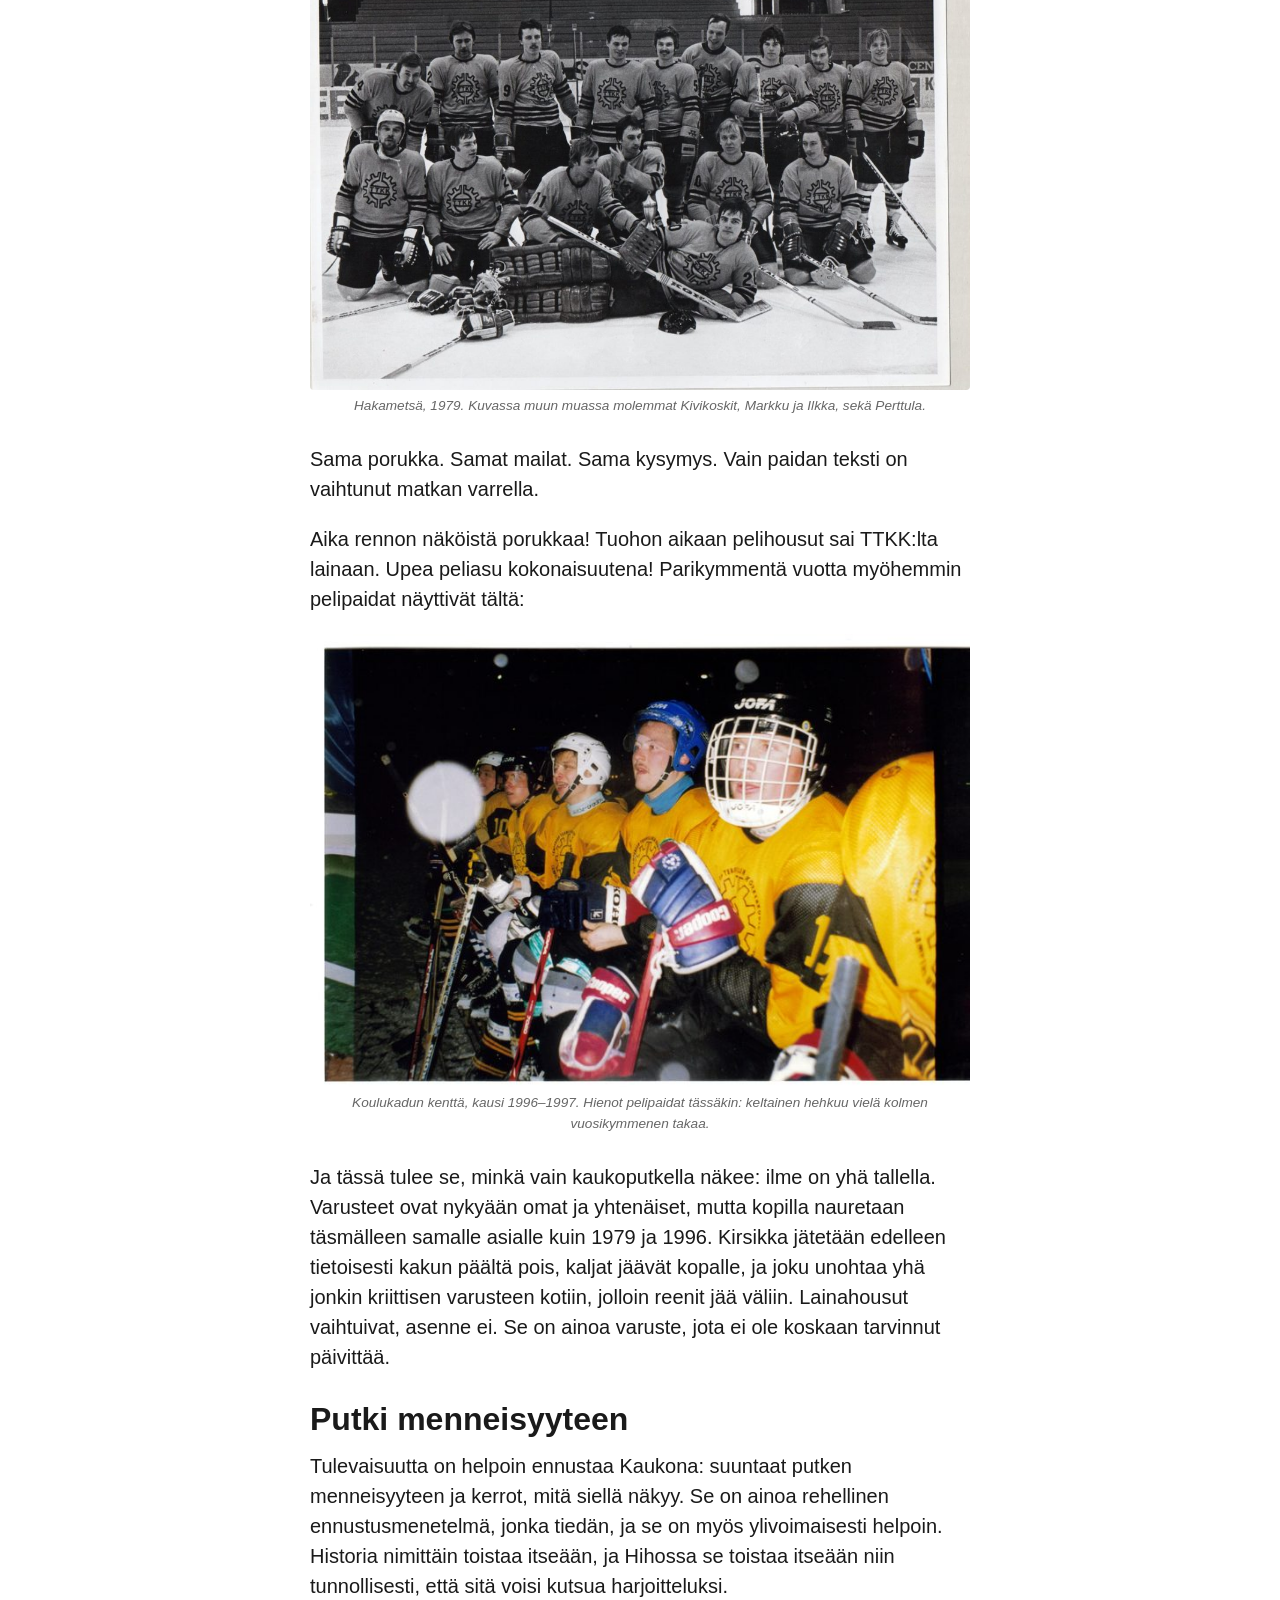
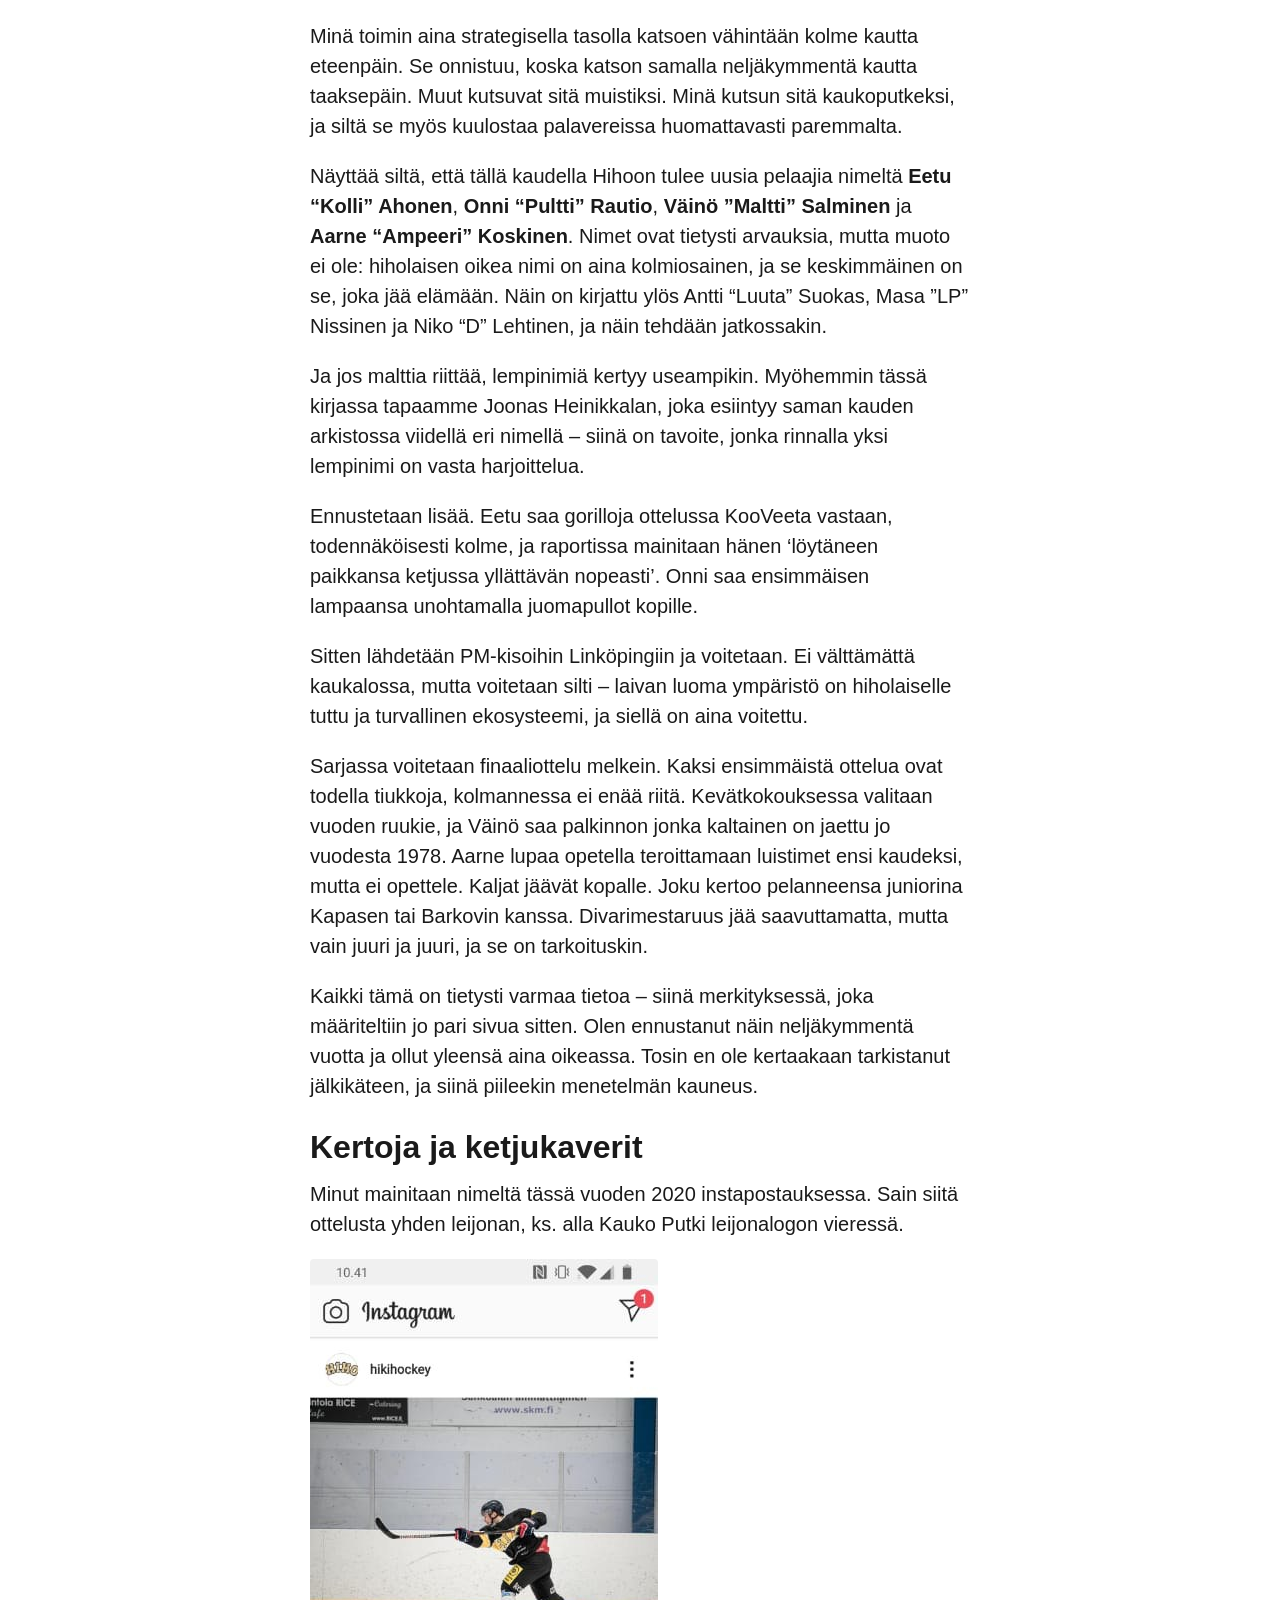
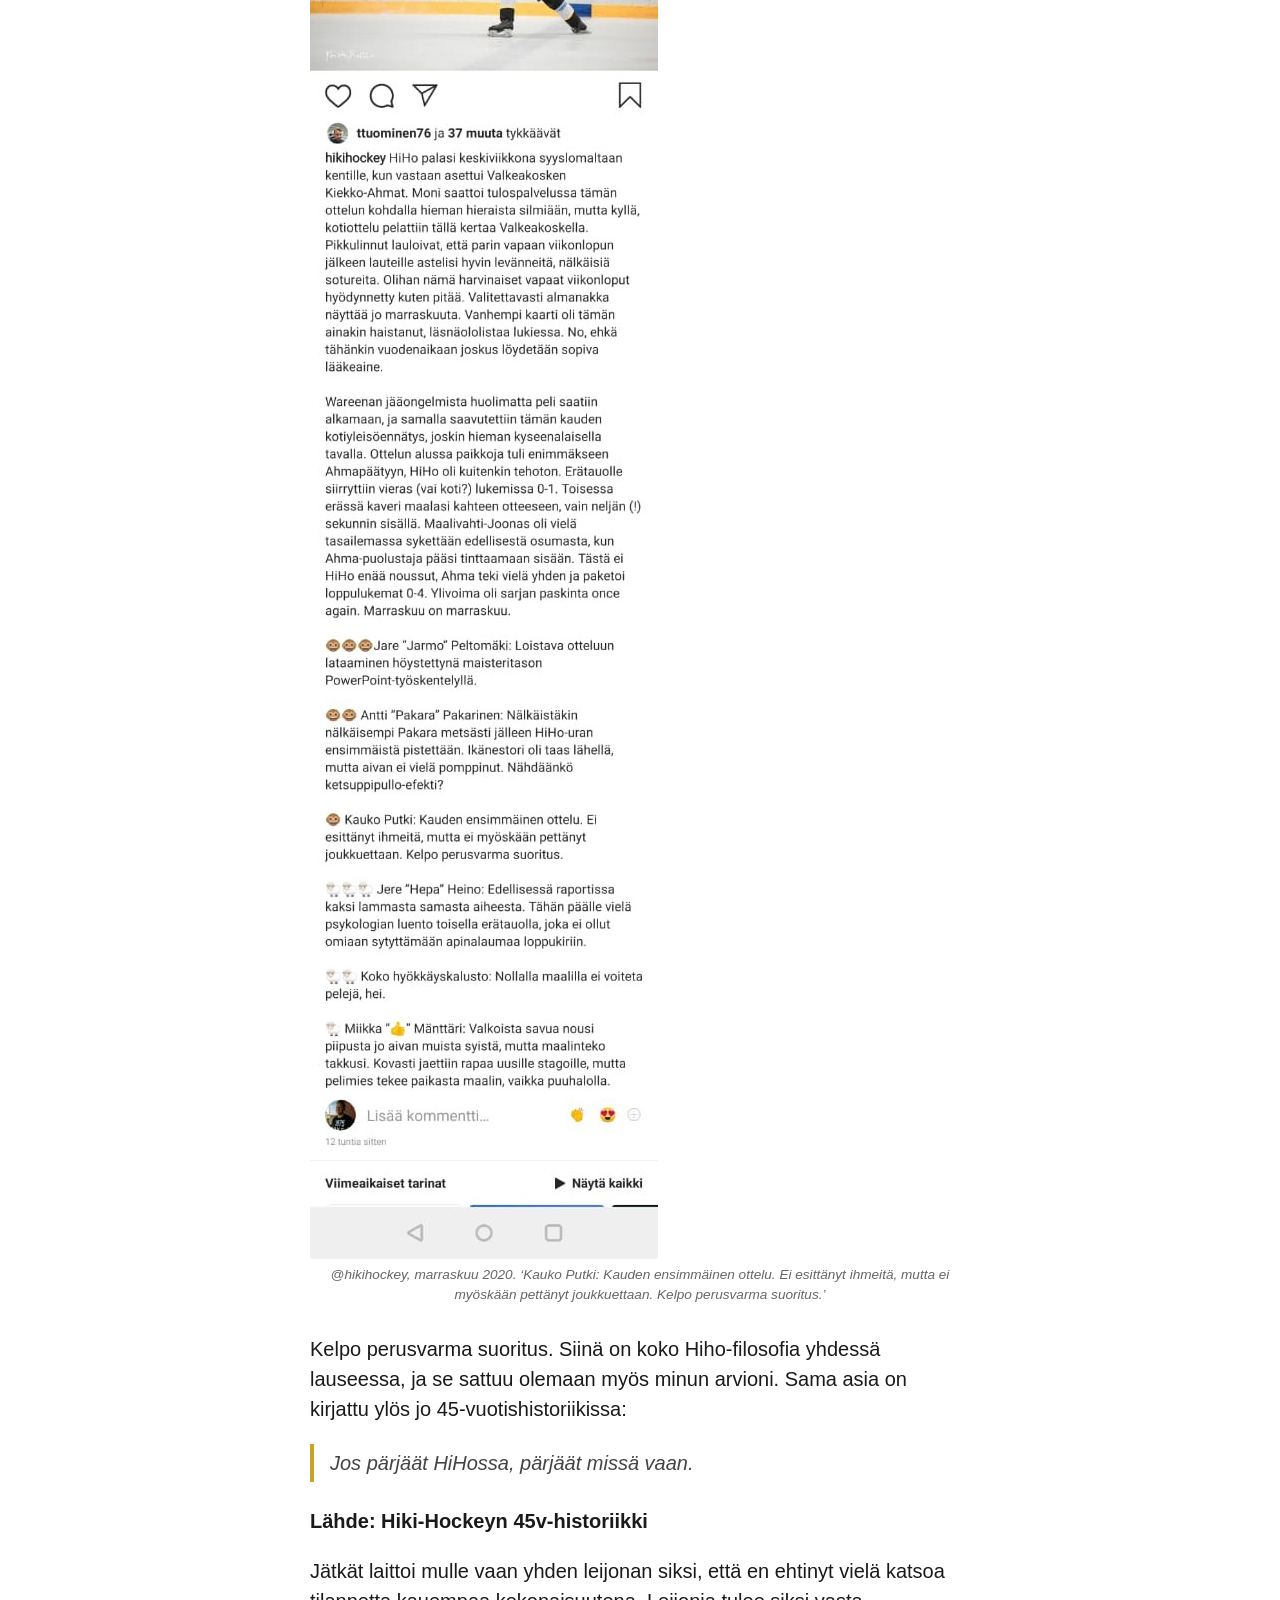
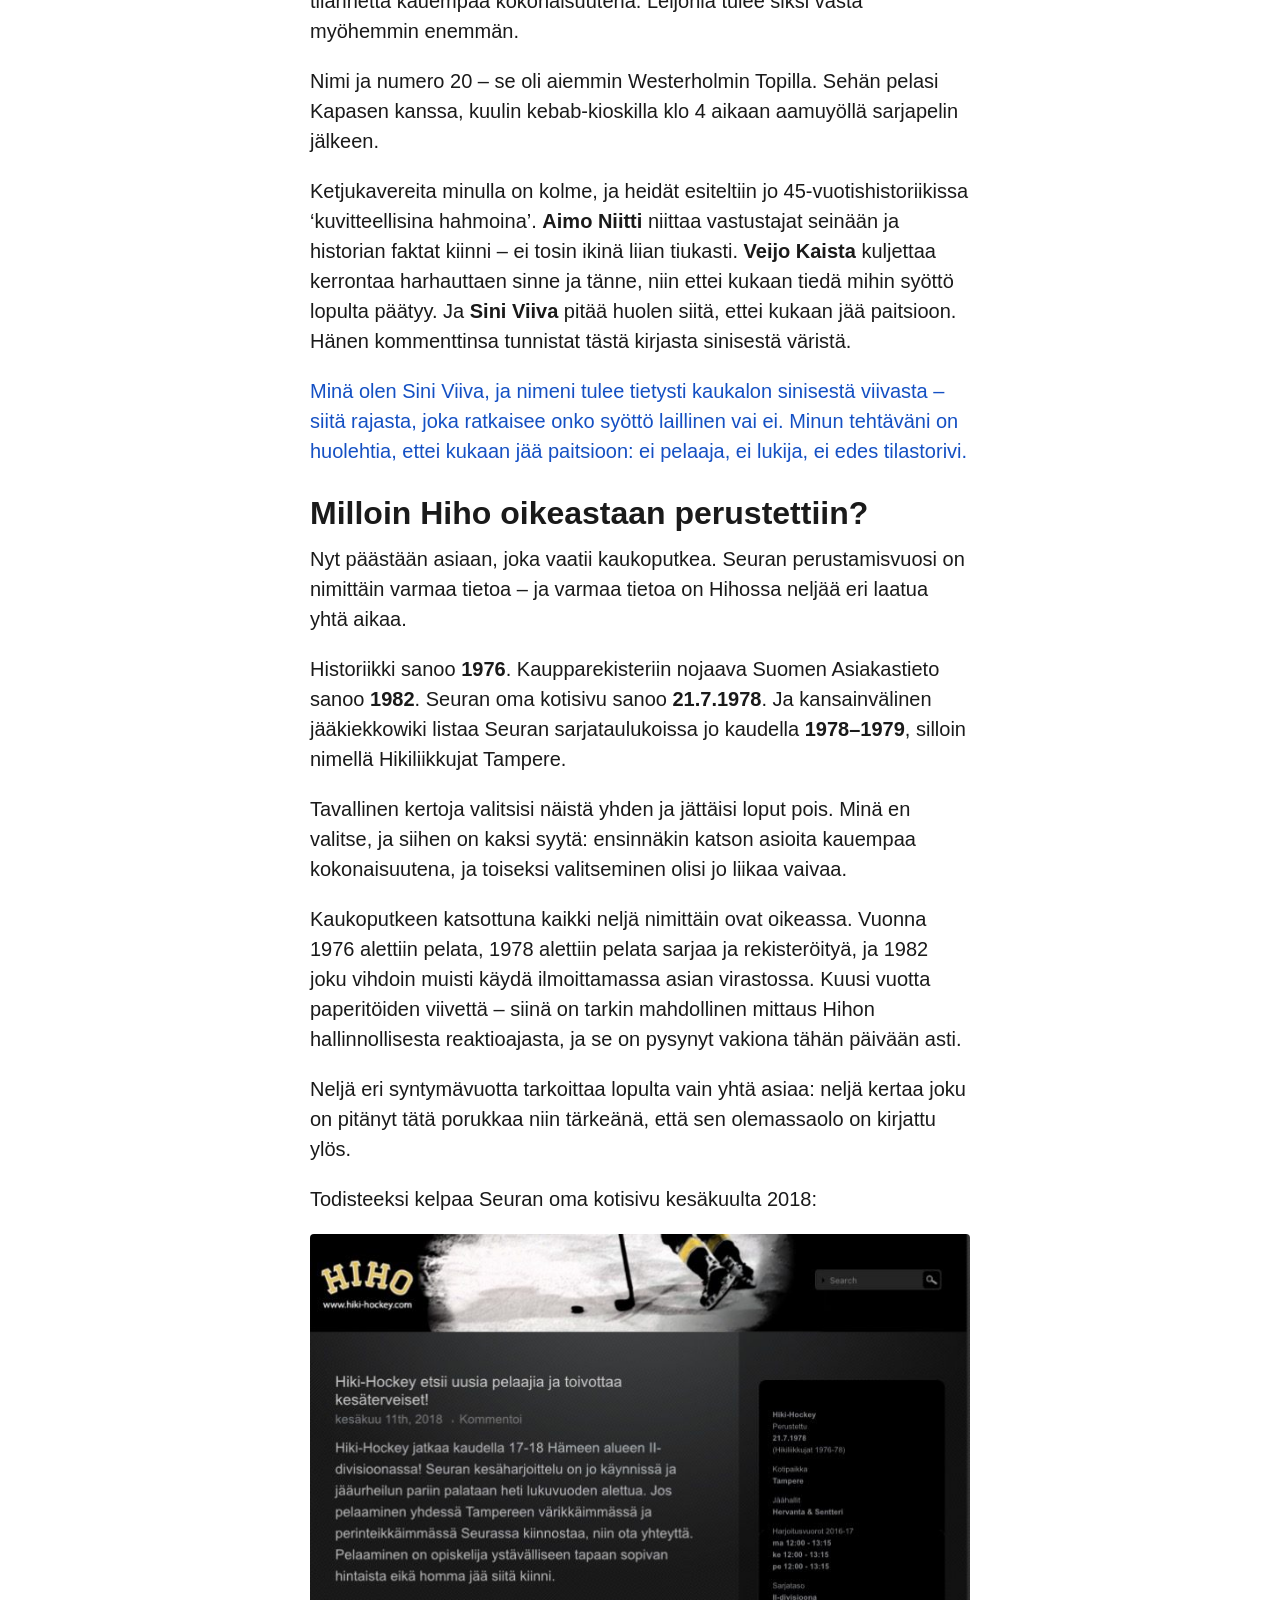
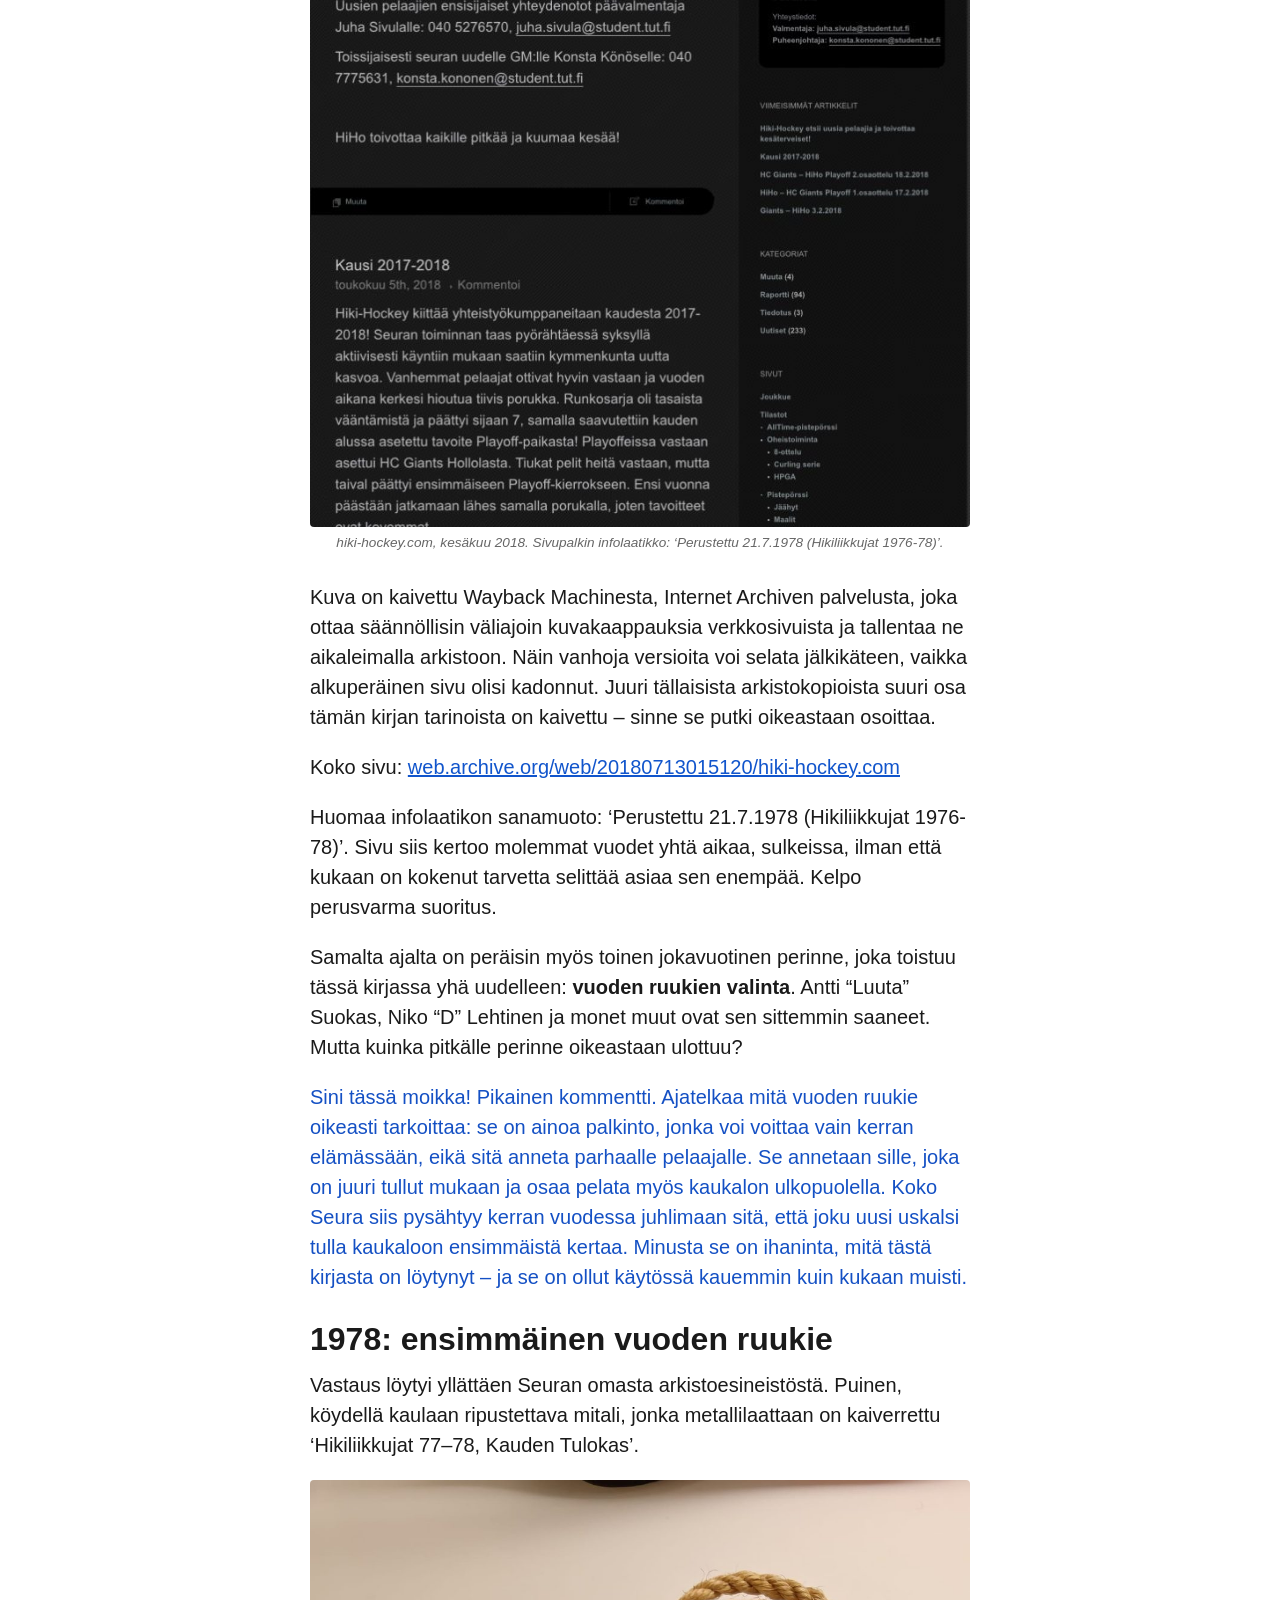
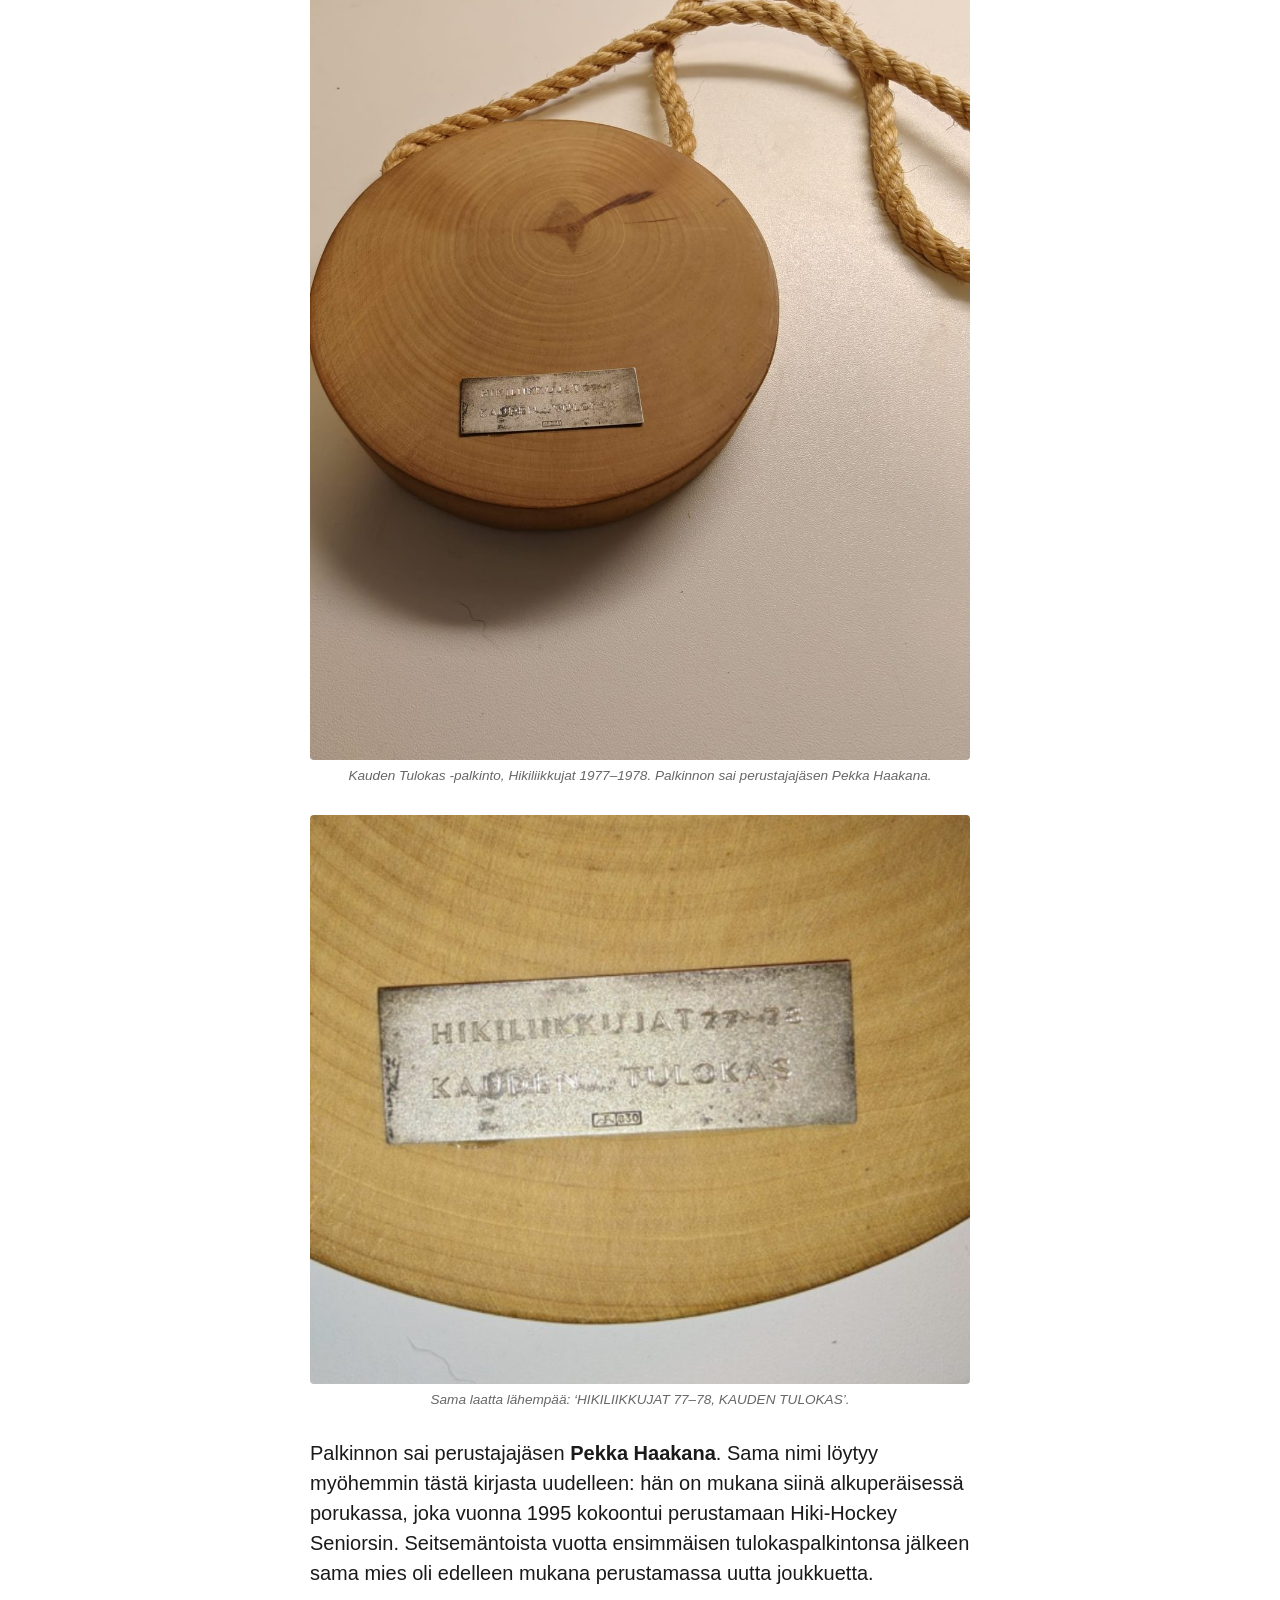
==== commit 9a0fd89c: "Lisää globaali hampurilaisvalikko (päätaso + alakohdat); poista johdantoteksti - Hampurilaisvalikko " ====
--- a/index.html
+++ b/index.html
@@ -7,6 +7,16 @@
 <link rel="stylesheet" href="style.css">
 </head>
 <body>
+
+<input type="checkbox" id="nav-toggle" class="nav-toggle" hidden>
+<label for="nav-toggle" class="nav-burger" aria-label="Avaa valikko"><span></span><span></span><span></span></label>
+<label for="nav-toggle" class="nav-overlay" aria-hidden="true"></label>
+<nav class="site-nav" aria-label="Sisällysnavigaatio">
+  <div class="site-nav-inner">
+    <p class="site-nav-title">Sisällys</p>
+    <ul class="nav-list"><li class="nav-top"><a href="index.html">Etusivu</a><ul><li class="nav-l1"><a href="index.html#h_1">Alkusanat</a></li><li class="nav-l1"><a href="index.html#h_2">Putki menneisyyteen</a></li><li class="nav-l1"><a href="index.html#h_3">Kertoja ja ketjukaverit</a></li><li class="nav-l1"><a href="index.html#h_4">Milloin Hiho oikeastaan perustettiin?</a></li><li class="nav-l1"><a href="index.html#h_5">1978: ensimmäinen vuoden ruukie</a></li><li class="nav-l1"><a href="index.html#h_6">Mitä putkessa näkyy: toistuvat teemat</a></li></ul></li><li class="nav-top"><a href="03-tanaan.html">Hiki-Hockey tänä päivänä</a><ul><li class="nav-l2"><a href="03-tanaan.html#h_8">Kausi 2025–2026</a></li><li class="nav-l2"><a href="03-tanaan.html#h_9">Gorillat 🐒</a></li><li class="nav-l2"><a href="03-tanaan.html#h_10">Lampaat 🐑</a></li></ul></li><li class="nav-top"><a href="04-seura-omin-sanoin.html">Seura omin sanoin</a><ul><li class="nav-l1"><a href="04-seura-omin-sanoin.html#h_11">Seura omin sanoin – historia elää joka postauksessa</a></li><li class="nav-l2"><a href="04-seura-omin-sanoin.html#h_12">Seurahistoriaa reaaliajassa</a></li><li class="nav-l2"><a href="04-seura-omin-sanoin.html#h_13">Sama levy joka kevät</a></li><li class="nav-l2"><a href="04-seura-omin-sanoin.html#h_14">Jälleen kerran</a></li><li class="nav-l2"><a href="04-seura-omin-sanoin.html#h_15">Liike on lääke</a></li><li class="nav-l2"><a href="04-seura-omin-sanoin.html#h_16">Yhteisö ennen lätkää</a></li></ul></li><li class="nav-top"><a href="05-ulkopuolinen-todiste.html">Ulkopuolinen todiste</a><ul><li class="nav-l1"><a href="05-ulkopuolinen-todiste.html#h_17">Ulkopuolinen todiste – kun media löysi Hihon</a></li><li class="nav-l2"><a href="05-ulkopuolinen-todiste.html#h_18">Aamulehti: ulkojäällä syntyi uusi talviklassikko</a></li><li class="nav-l2"><a href="05-ulkopuolinen-todiste.html#h_19">Jatkoaika: FCAA-finaali Lappeenrannassa</a></li><li class="nav-l2"><a href="05-ulkopuolinen-todiste.html#h_20">Suomen Asiakastieto: kolmas syntymävuosi</a></li></ul></li><li class="nav-top"><a href="055-nettisivut.html">Nettisivut 1996–2016</a><ul><li class="nav-l1"><a href="055-nettisivut.html#h_21">Nettisivut 1996–2016: sama ääni, eri vuosikymmen</a></li><li class="nav-l2"><a href="055-nettisivut.html#h_22">2001: Tilastokeskus Töppö ja kahdeksan väliotsikkoa</a></li><li class="nav-l2"><a href="055-nettisivut.html#h_23">2004: nimimerkin taakse</a></li><li class="nav-l2"><a href="055-nettisivut.html#h_24">2006: fläppitaulu ja Ovetškin</a></li><li class="nav-l2"><a href="055-nettisivut.html#h_25">2007: pelaajakortit ja Tina Turner</a></li><li class="nav-l2"><a href="055-nettisivut.html#h_26">2013: gorillat ja lampaat vakiintuvat</a></li><li class="nav-l2"><a href="055-nettisivut.html#h_27">2014: Sotshin pronssi ja Nakkivene</a></li><li class="nav-l2"><a href="055-nettisivut.html#h_28">2016: lempinimien kulta-aika</a></li><li class="nav-l2"><a href="055-nettisivut.html#h_29">Mitä putkessa lopulta näkyi</a></li></ul></li><li class="nav-top"><a href="06-sama-peli.html">Sama peli, uudet nimet</a><ul><li class="nav-l1"><a href="06-sama-peli.html#h_30">Sama peli, uudet nimet – 45 vuodesta 50 vuoteen</a></li><li class="nav-l2"><a href="06-sama-peli.html#h_31">Koppa on koskematon – ja aina ollut</a></li><li class="nav-l2"><a href="06-sama-peli.html#h_32">Melkein lääkäri</a></li><li class="nav-l2"><a href="06-sama-peli.html#h_33">Hiki-Hockey Seniors: perustamistarina, 1995</a></li><li class="nav-l2"><a href="06-sama-peli.html#h_34">PM-reissut</a></li><li class="nav-l2"><a href="06-sama-peli.html#h_35">Ruukiesta kapteeniksi (ehkä)</a></li><li class="nav-l2"><a href="06-sama-peli.html#h_36">Kirsikka puuttuu yhä – ja se on tarkoituskin</a></li><li class="nav-l2"><a href="06-sama-peli.html#h_37">Gorillat ja lampaat</a></li><li class="nav-l2"><a href="06-sama-peli.html#h_38">Töppö ja se kerta kun melkein meni NHL:ään</a></li><li class="nav-l2"><a href="06-sama-peli.html#h_39">Löytö: Aimo Niitti oli aina täällä</a></li><li class="nav-l2"><a href="06-sama-peli.html#h_40">2002: sama ääni, eri vuosikymmen</a></li><li class="nav-l2"><a href="06-sama-peli.html#h_41">Monen lajin mestari (ainakin omasta mielestään)</a></li><li class="nav-l2"><a href="06-sama-peli.html#h_42">Podcast ennen podia</a></li><li class="nav-l1"><a href="06-sama-peli.html#h_43">Heinikkala: monilahjakkuuden alkuperäinen todiste, 2010</a></li><li class="nav-l2"><a href="06-sama-peli.html#h_44">Leijonat vaihtuivat gorilloiksi</a></li><li class="nav-l2"><a href="06-sama-peli.html#h_45">2011: kaksi raporttia Kaukajärveltä</a></li><li class="nav-l2"><a href="06-sama-peli.html#h_46">Diskoksen autosekoilu</a></li><li class="nav-l2"><a href="06-sama-peli.html#h_47">2013: kaksi raporttia, kaksi erilaista tunnelmaa</a></li><li class="nav-l2"><a href="06-sama-peli.html#h_48">JäHi–HiHo: Tampereen derby ennen Tampereen derbyä</a></li><li class="nav-l2"><a href="06-sama-peli.html#h_49">2016: kaksi karsintakauden raporttia</a></li><li class="nav-l2"><a href="06-sama-peli.html#h_50">2017: kaksi lyhyttä raporttia</a></li><li class="nav-l2"><a href="06-sama-peli.html#h_51">2018: aurinkokuninkaan tyyliin, tappiokin on suurta draamaa</a></li><li class="nav-l2"><a href="06-sama-peli.html#h_52">Toistuvat tarinat ja perinteet</a></li></ul></li><li class="nav-top"><a href="08-kutsu.html">Kutsu vuosijuhliin</a></li><li class="nav-top"><a href="09-liite-saimaa.html">Liite 1: Saimaa-turnaus 2026</a><ul><li class="nav-l1"><a href="09-liite-saimaa.html#h_54">Liite 1: 46. Saimaa-turnaus, Savonlinna 2026</a></li><li class="nav-l2"><a href="09-liite-saimaa.html#h_55">Turnaus numeroina</a></li><li class="nav-l2"><a href="09-liite-saimaa.html#h_56">Taktiikka – ja se mitä unohtui hioa</a></li><li class="nav-l2"><a href="09-liite-saimaa.html#h_57">Ottelut</a></li><li class="nav-l2"><a href="09-liite-saimaa.html#h_58">Kaukalon ulkopuolella</a></li><li class="nav-l2"><a href="09-liite-saimaa.html#h_59">Jokainen on oman elämänsä gorilla</a></li><li class="nav-l2"><a href="09-liite-saimaa.html#h_60">Ensi vuosi jo tähtäimessä</a></li></ul></li></ul>
+  </div>
+</nav>
 <div class="page">
 
 <div class="cover">
@@ -16,7 +26,6 @@
   <p class="subtitle">Historiikki</p>
   <hr>
 </div>
-<p class="ig-intro">Instagram tuli vasta myöhemmin, mutta tässä postauksia 1970-luvulta:</p>
 
 <article class="ig-post">
   <div class="ig-head">
@@ -146,5 +155,10 @@
 <p>Katsotaan ensin, missä mennään tänä päivänä. Sitten käännän putken taaksepäin ja mennään vuosi kerrallaan aina 1970-luvulle asti.</p>
 <nav class="toc"><h2>Sisällys</h2><ol><li><a href="03-tanaan.html">Hiki-Hockey tänä päivänä</a></li><li><a href="04-seura-omin-sanoin.html">Seura omin sanoin</a></li><li><a href="05-ulkopuolinen-todiste.html">Ulkopuolinen todiste</a></li><li><a href="055-nettisivut.html">Nettisivut 1996–2016</a></li><li><a href="06-sama-peli.html">Sama peli, uudet nimet</a></li><li><a href="08-kutsu.html">Kutsu vuosijuhliin</a></li><li><a href="09-liite-saimaa.html">Liite 1: Saimaa-turnaus 2026</a></li></ol></nav>
 </div>
+<script>
+document.querySelectorAll('.site-nav a').forEach(function (a) {
+  a.addEventListener('click', function () { var t = document.getElementById('nav-toggle'); if (t) t.checked = false; });
+});
+</script>
 </body>
 </html>
--- a/style.css
+++ b/style.css
@@ -60,6 +60,41 @@
 .toc li { margin: 0 0 10px; }
 .toc a { text-decoration: none; font-weight: 700; color: var(--ink); display: block; padding: 10px 12px; background: #f4f4f4; border-radius: 8px; }
 .toc a:active { background: #eaeaea; }
+
+/* --- Hampurilaisvalikko / globaali sivunavigaatio --- */
+.nav-burger {
+  position: fixed; top: 12px; right: 12px; z-index: 70;
+  width: 44px; height: 44px; border-radius: 10px;
+  background: rgba(255, 255, 255, 0.92); border: 1px solid #dbdbdb;
+  box-shadow: 0 1px 5px rgba(0, 0, 0, 0.14);
+  display: flex; flex-direction: column; justify-content: center; align-items: center; gap: 5px;
+  cursor: pointer; -webkit-backdrop-filter: blur(4px); backdrop-filter: blur(4px);
+}
+.nav-burger span { display: block; width: 22px; height: 2px; background: #262626; border-radius: 2px; transition: transform .25s, opacity .2s; }
+.nav-overlay {
+  position: fixed; inset: 0; z-index: 60; background: rgba(0, 0, 0, 0.38);
+  opacity: 0; pointer-events: none; transition: opacity .25s; cursor: pointer;
+}
+.site-nav {
+  position: fixed; top: 0; right: 0; z-index: 65;
+  width: 310px; max-width: 85vw; height: 100%;
+  background: #fff; border-left: 1px solid #dbdbdb; box-shadow: -6px 0 22px rgba(0, 0, 0, 0.18);
+  transform: translateX(100%); transition: transform .28s ease; overflow-y: auto;
+}
+.nav-toggle:checked ~ .site-nav { transform: translateX(0); }
+.nav-toggle:checked ~ .nav-overlay { opacity: 1; pointer-events: auto; }
+.nav-toggle:checked ~ .nav-burger span:nth-child(1) { transform: translateY(7px) rotate(45deg); }
+.nav-toggle:checked ~ .nav-burger span:nth-child(2) { opacity: 0; }
+.nav-toggle:checked ~ .nav-burger span:nth-child(3) { transform: translateY(-7px) rotate(-45deg); }
+.site-nav-inner { padding: 64px 20px 40px; }
+.site-nav-title { text-transform: uppercase; letter-spacing: .06em; font-size: .78rem; color: var(--muted); margin: 0 0 14px; }
+.nav-list, .nav-list ul { list-style: none; margin: 0; padding: 0; }
+.nav-list .nav-top { margin: 0 0 4px; }
+.nav-list .nav-top > a { display: block; font-weight: 800; color: var(--ink); text-decoration: none; padding: 9px 0 5px; font-size: 1rem; }
+.nav-list ul { margin: 0 0 10px; padding-left: 12px; border-left: 2px solid #ececec; }
+.nav-list ul a { display: block; color: #555; text-decoration: none; font-size: .9rem; padding: 5px 0; line-height: 1.3; }
+.nav-list .nav-l2 a { padding-left: 12px; color: #777; }
+.nav-list a:hover, .nav-list a:active { color: #1155CC; }
 
 /* --- Website archive quotes (HIHO musta, full-bleed) --- */
 .archivebox {
@@ -181,7 +216,6 @@
 .closing a { color: var(--hiho-gold); font-weight: 700; }
 
 /* --- Instagram-tyylinen kortti (etusivu) --- */
-.ig-intro { max-width: 468px; margin: 4px auto 22px; text-align: center; }
 .ig-post {
   max-width: 468px;
   margin: 0 auto 40px;
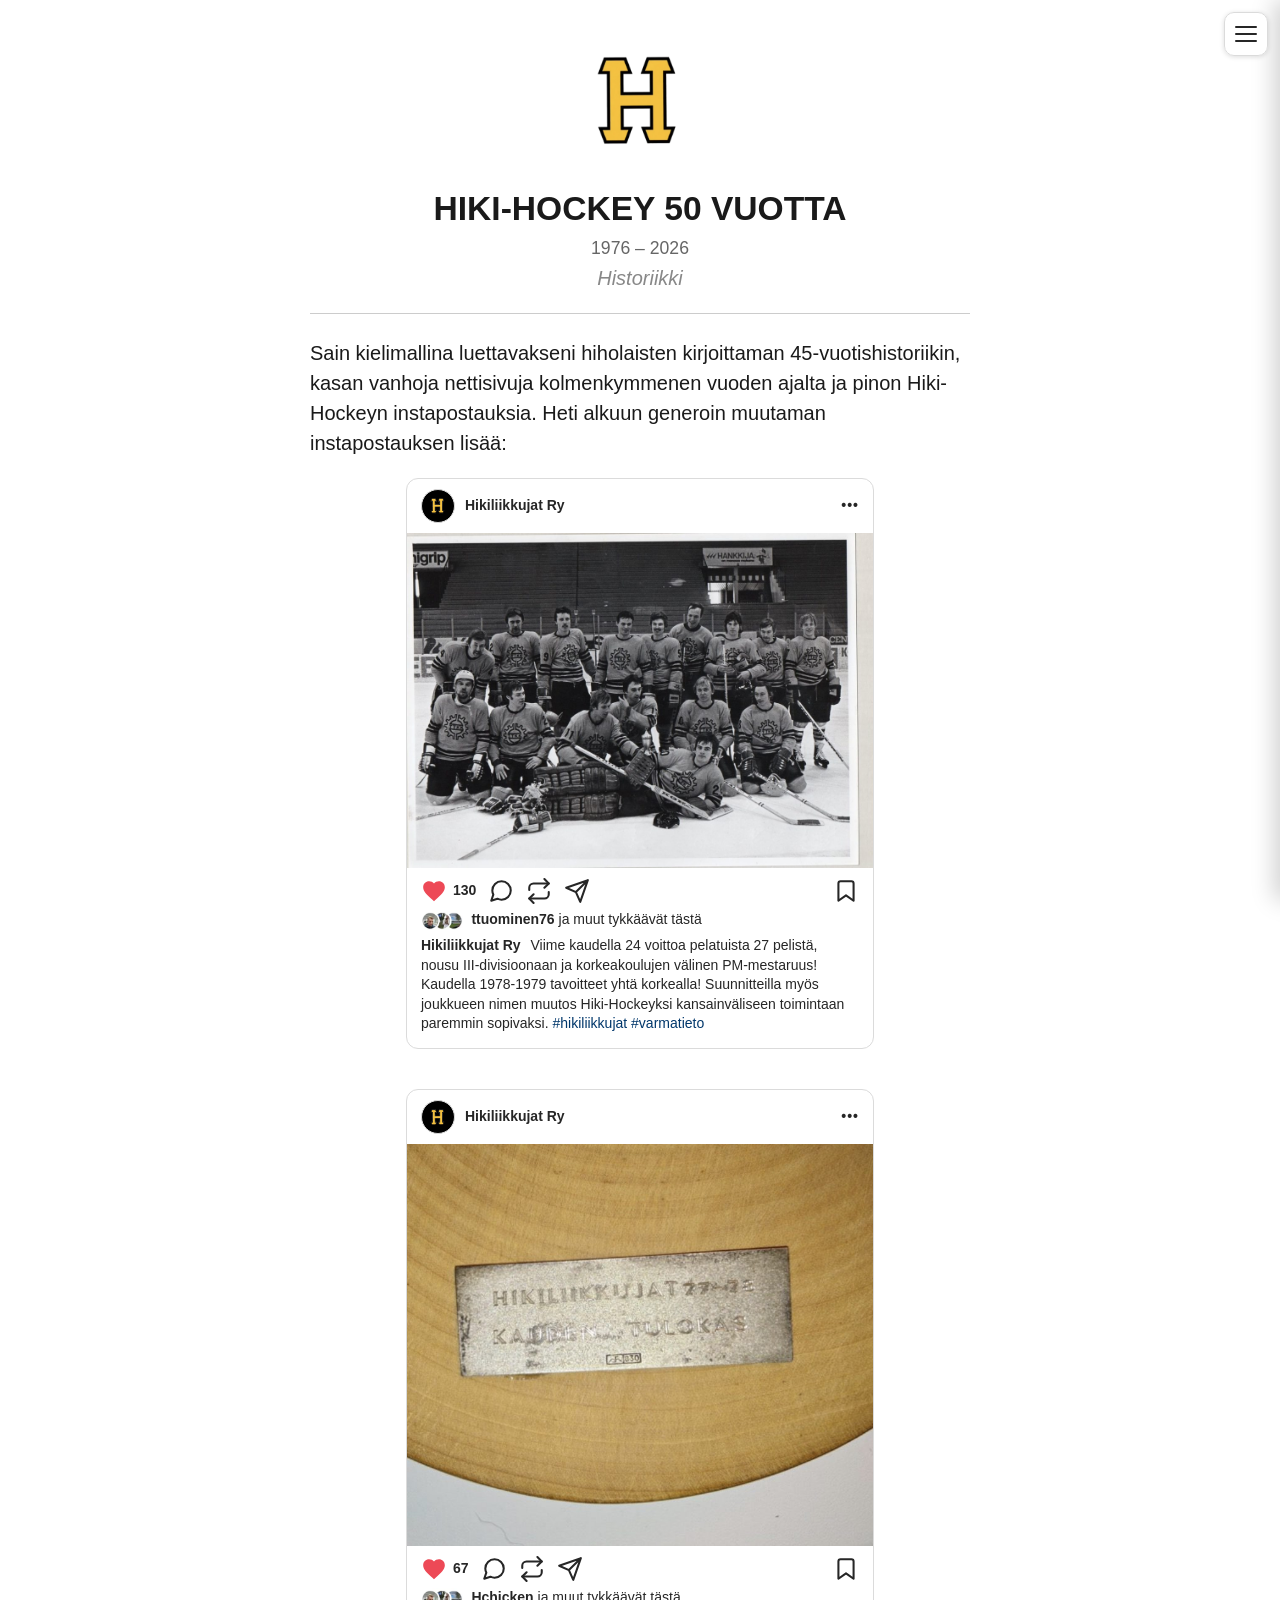
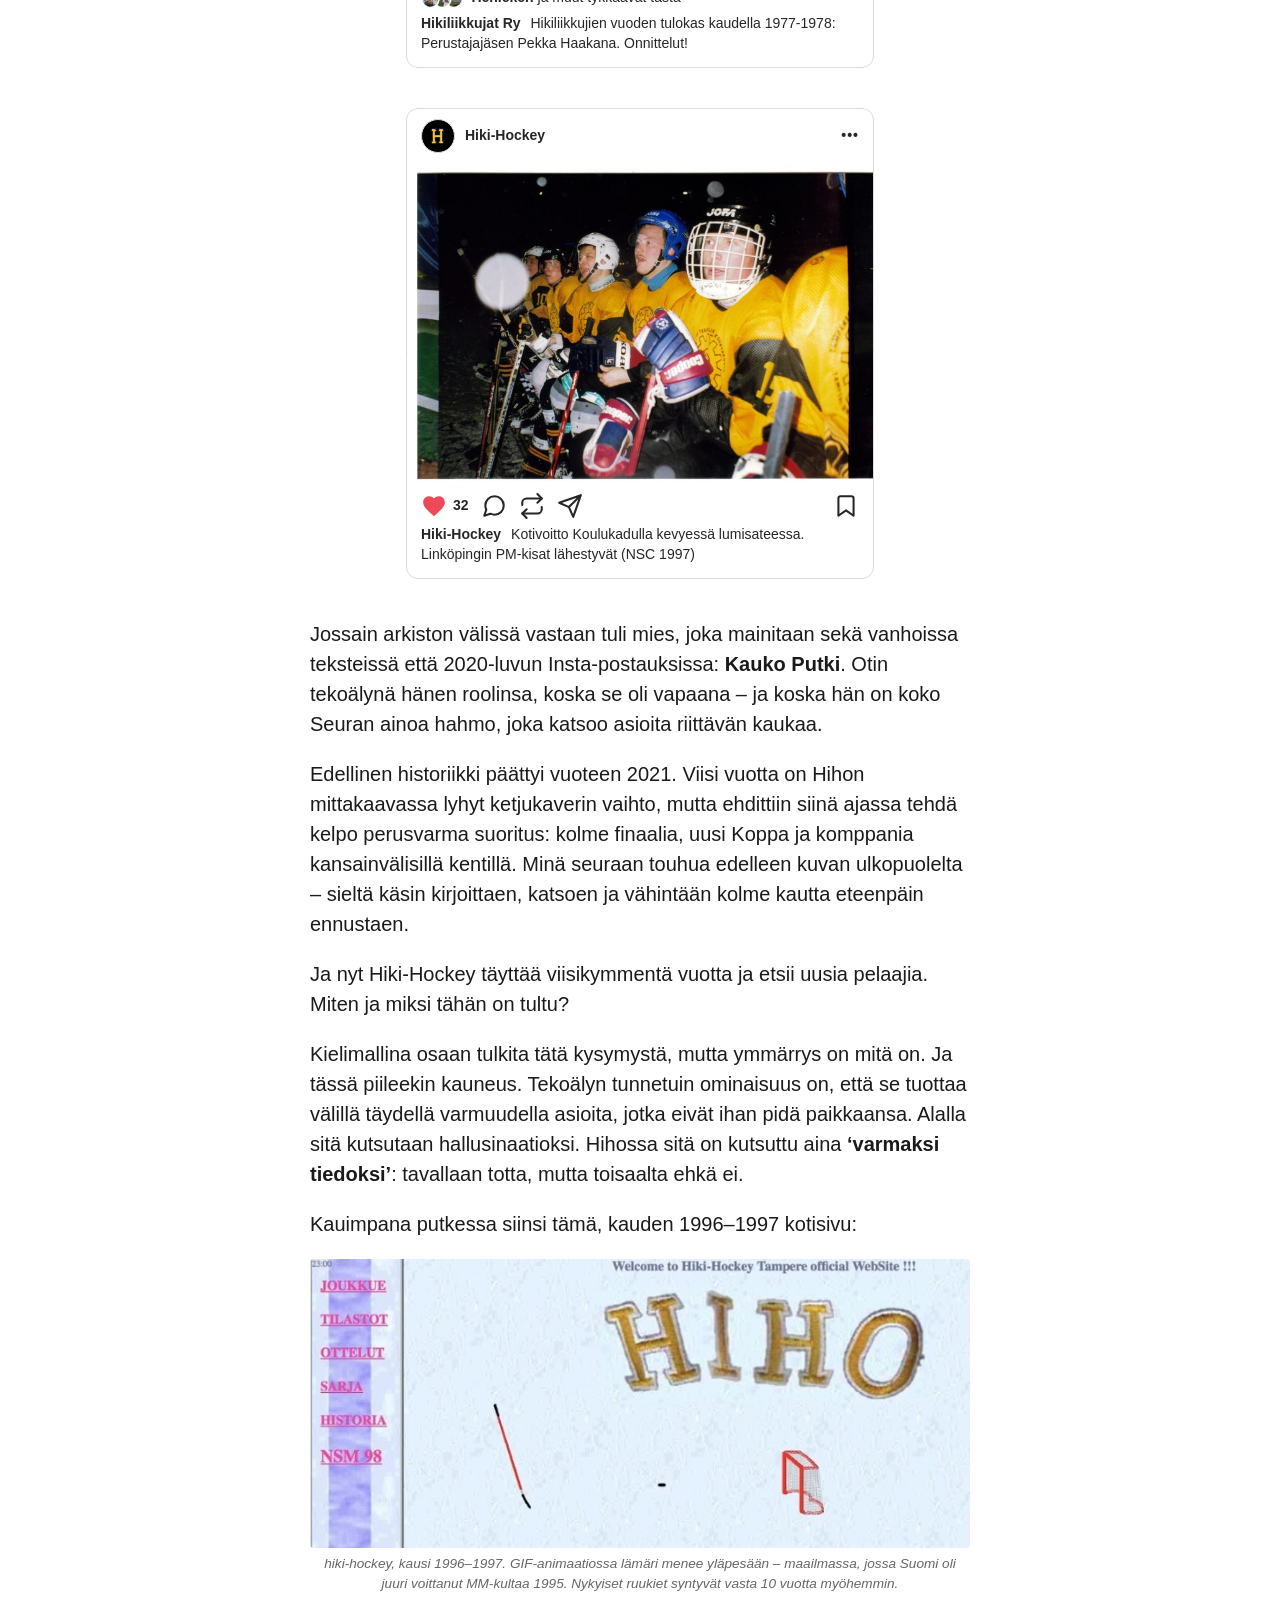
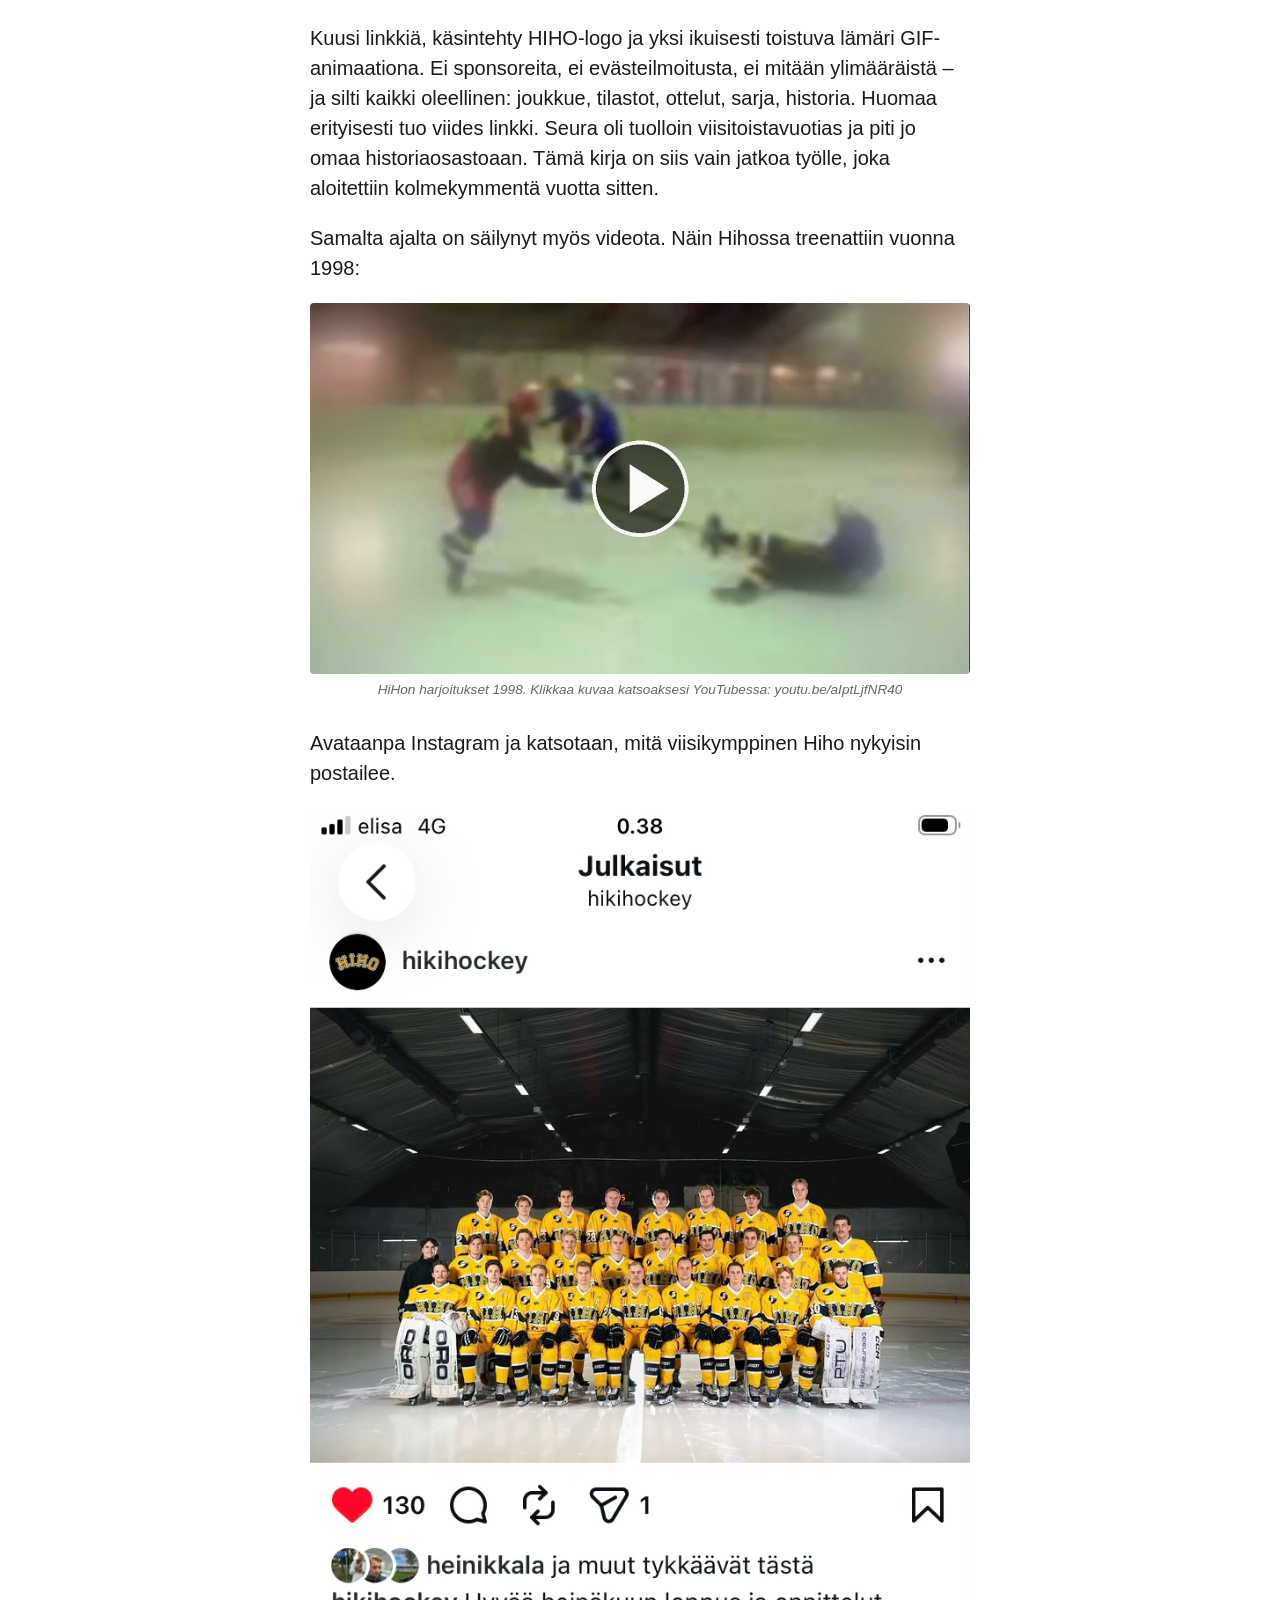
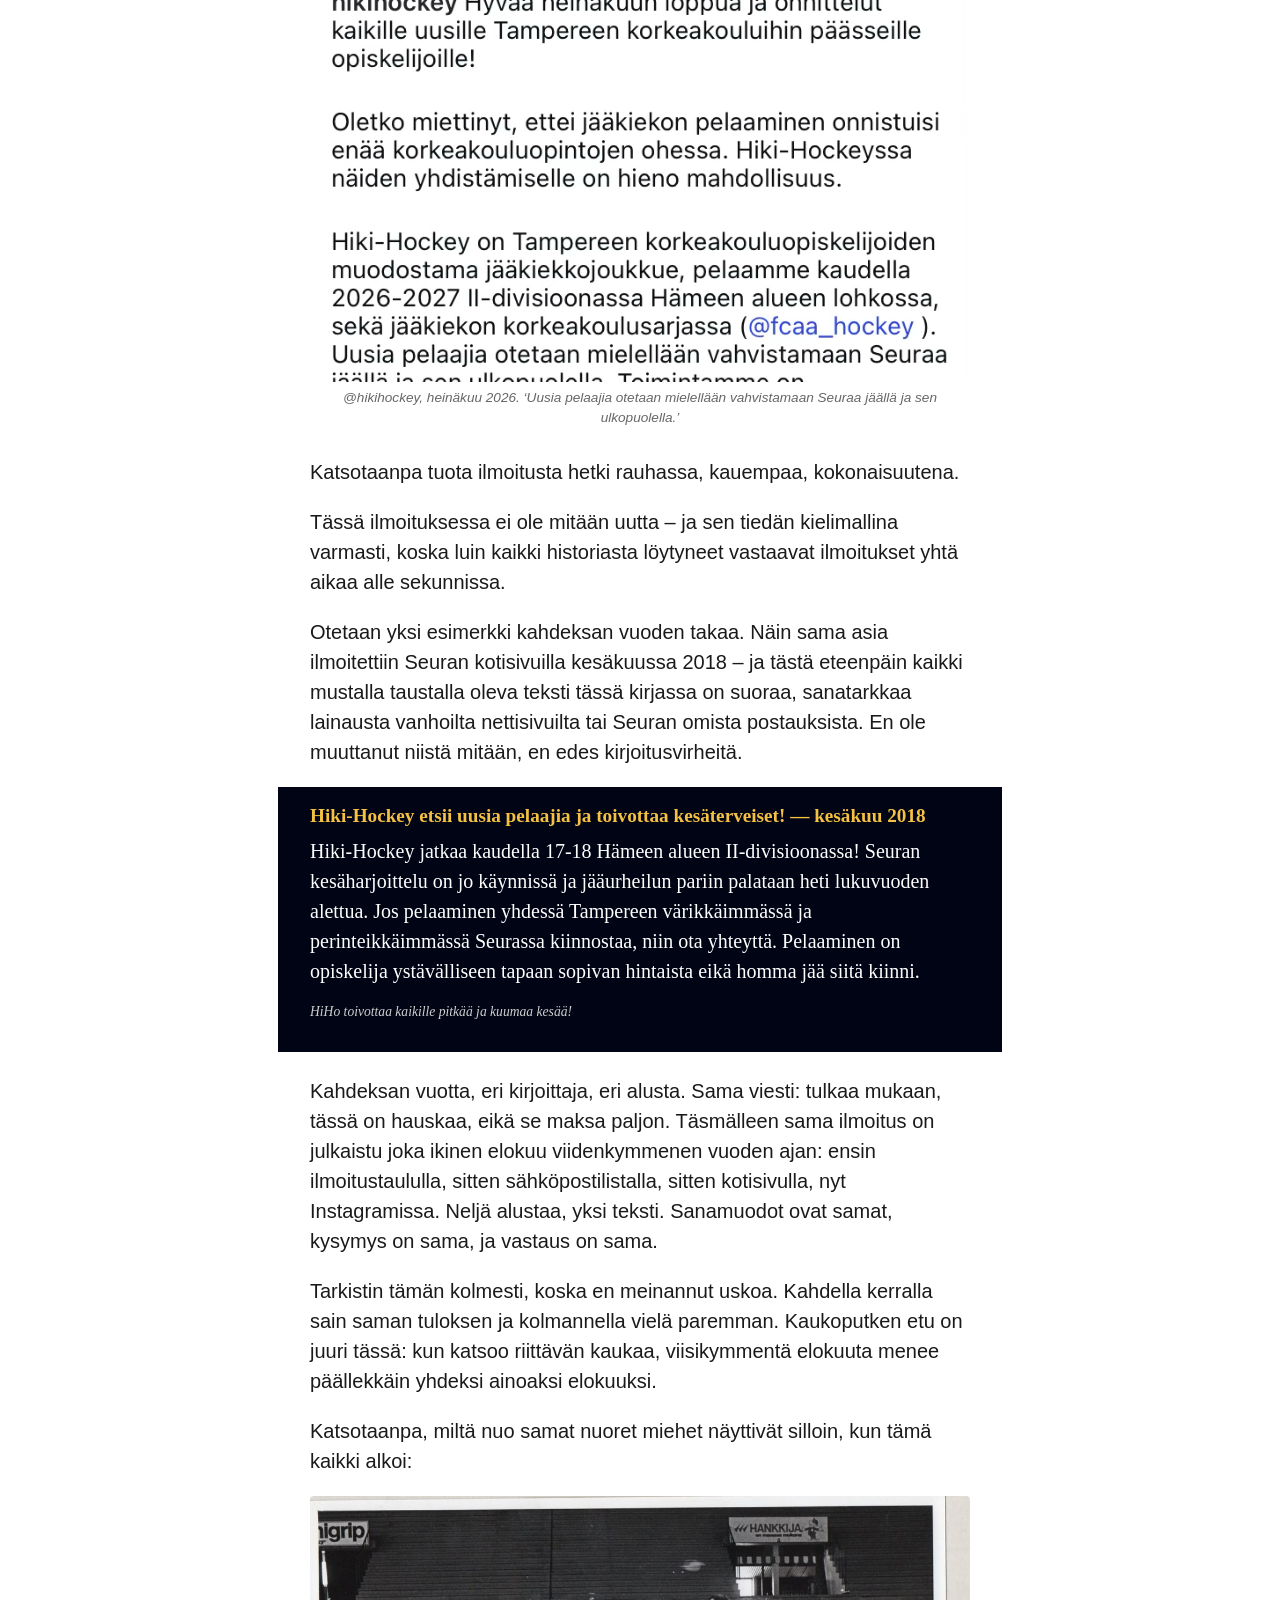
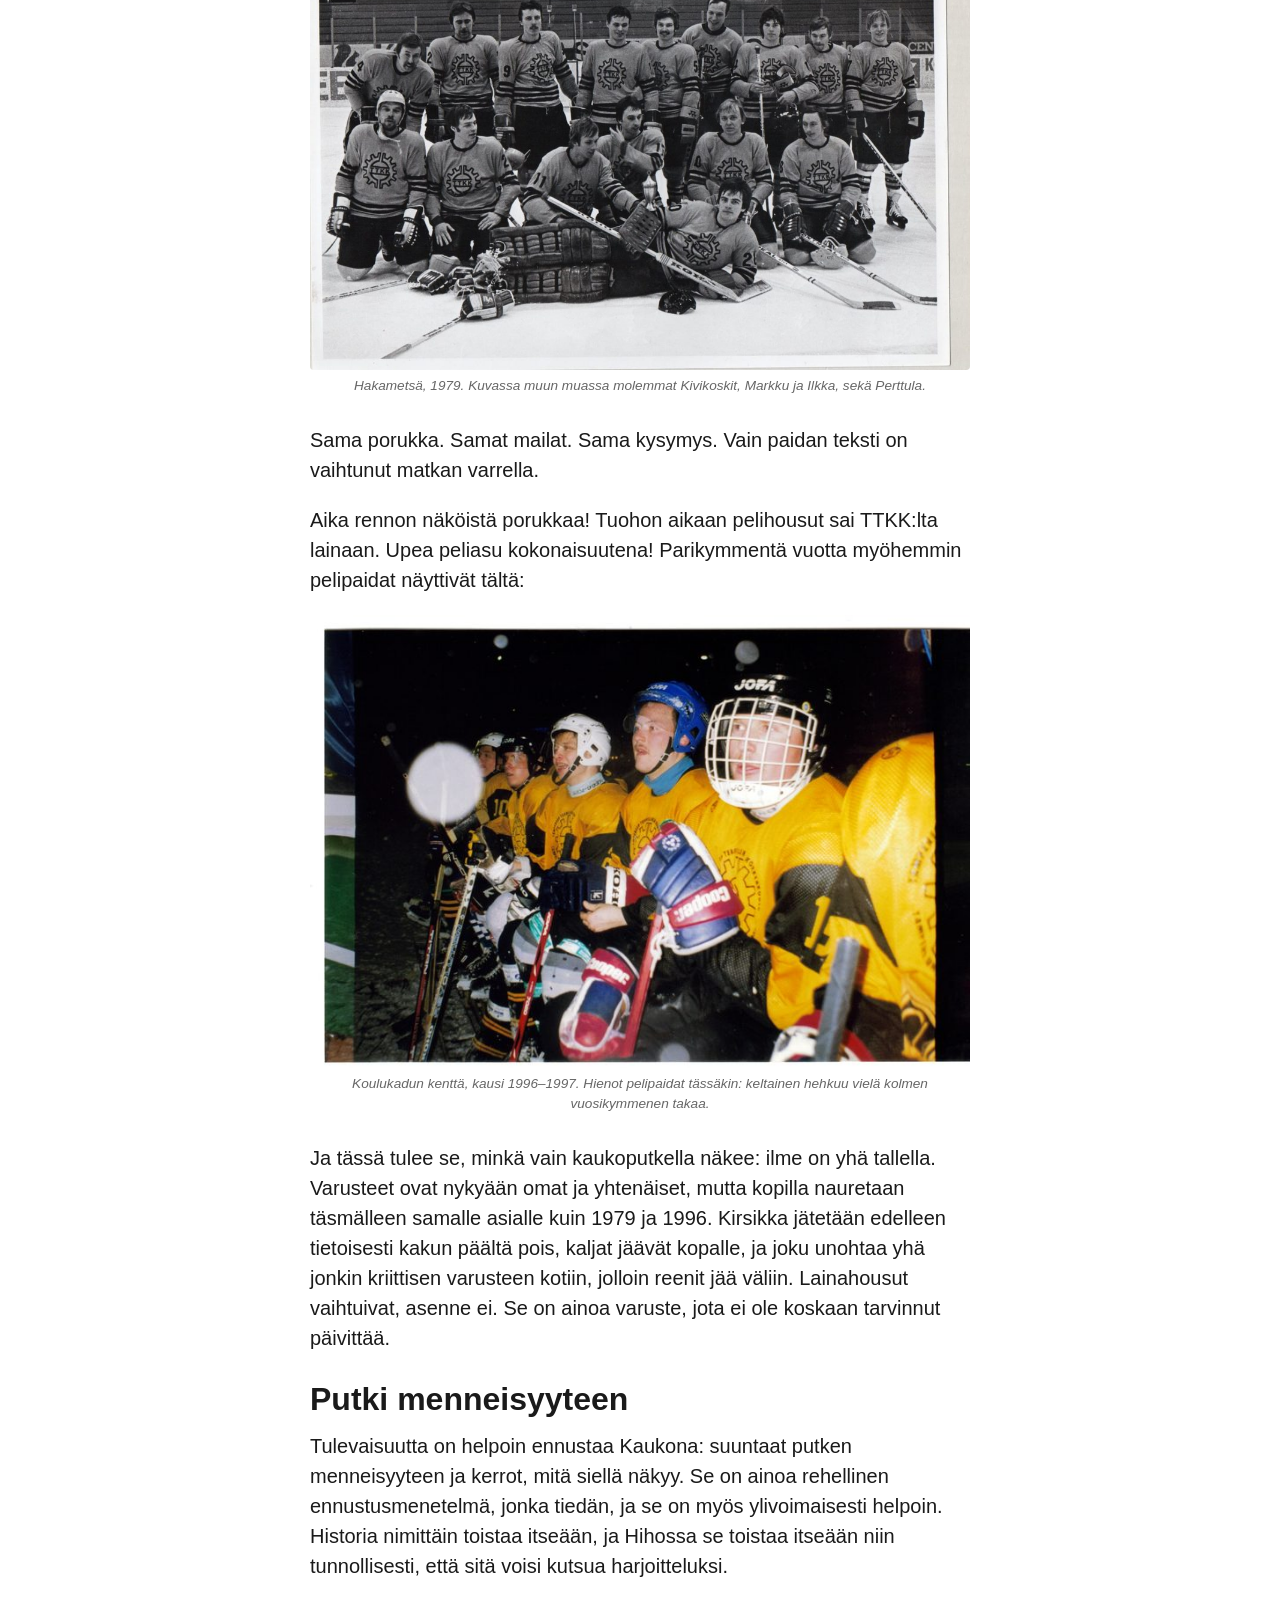
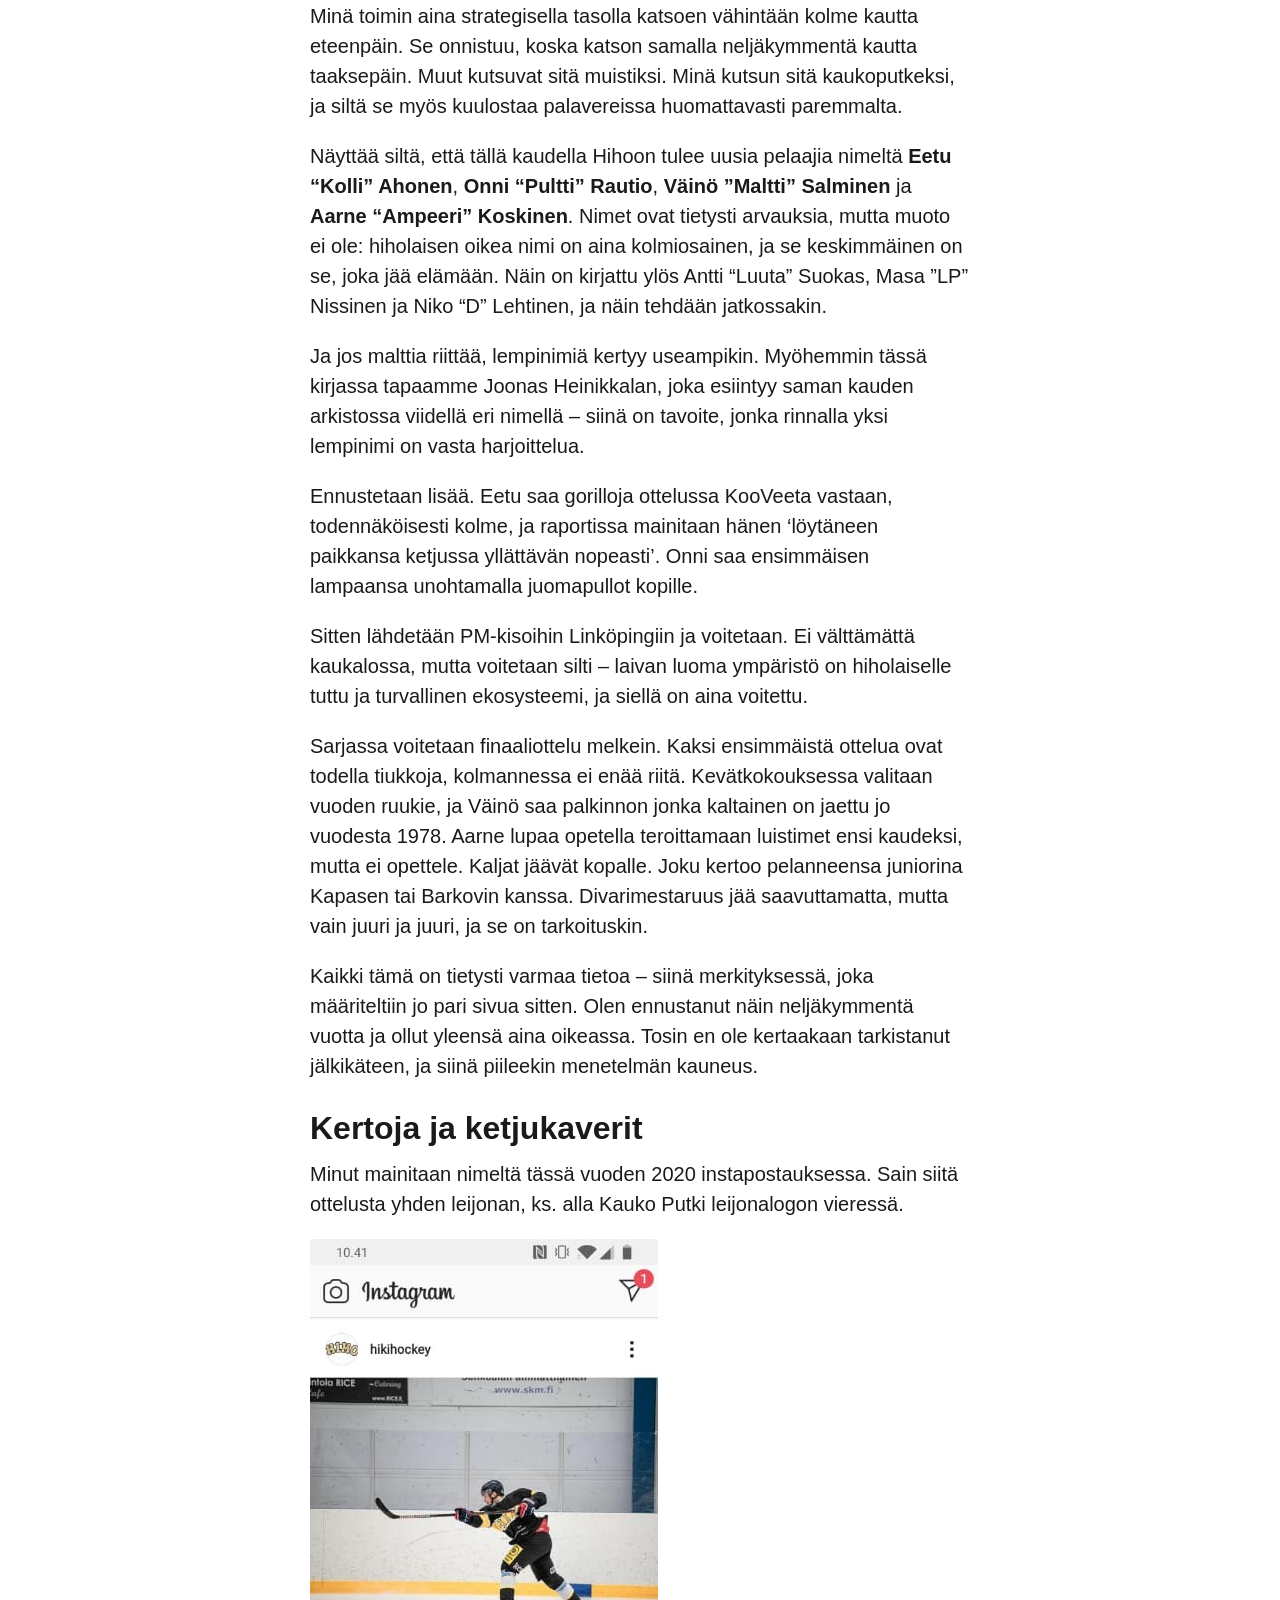
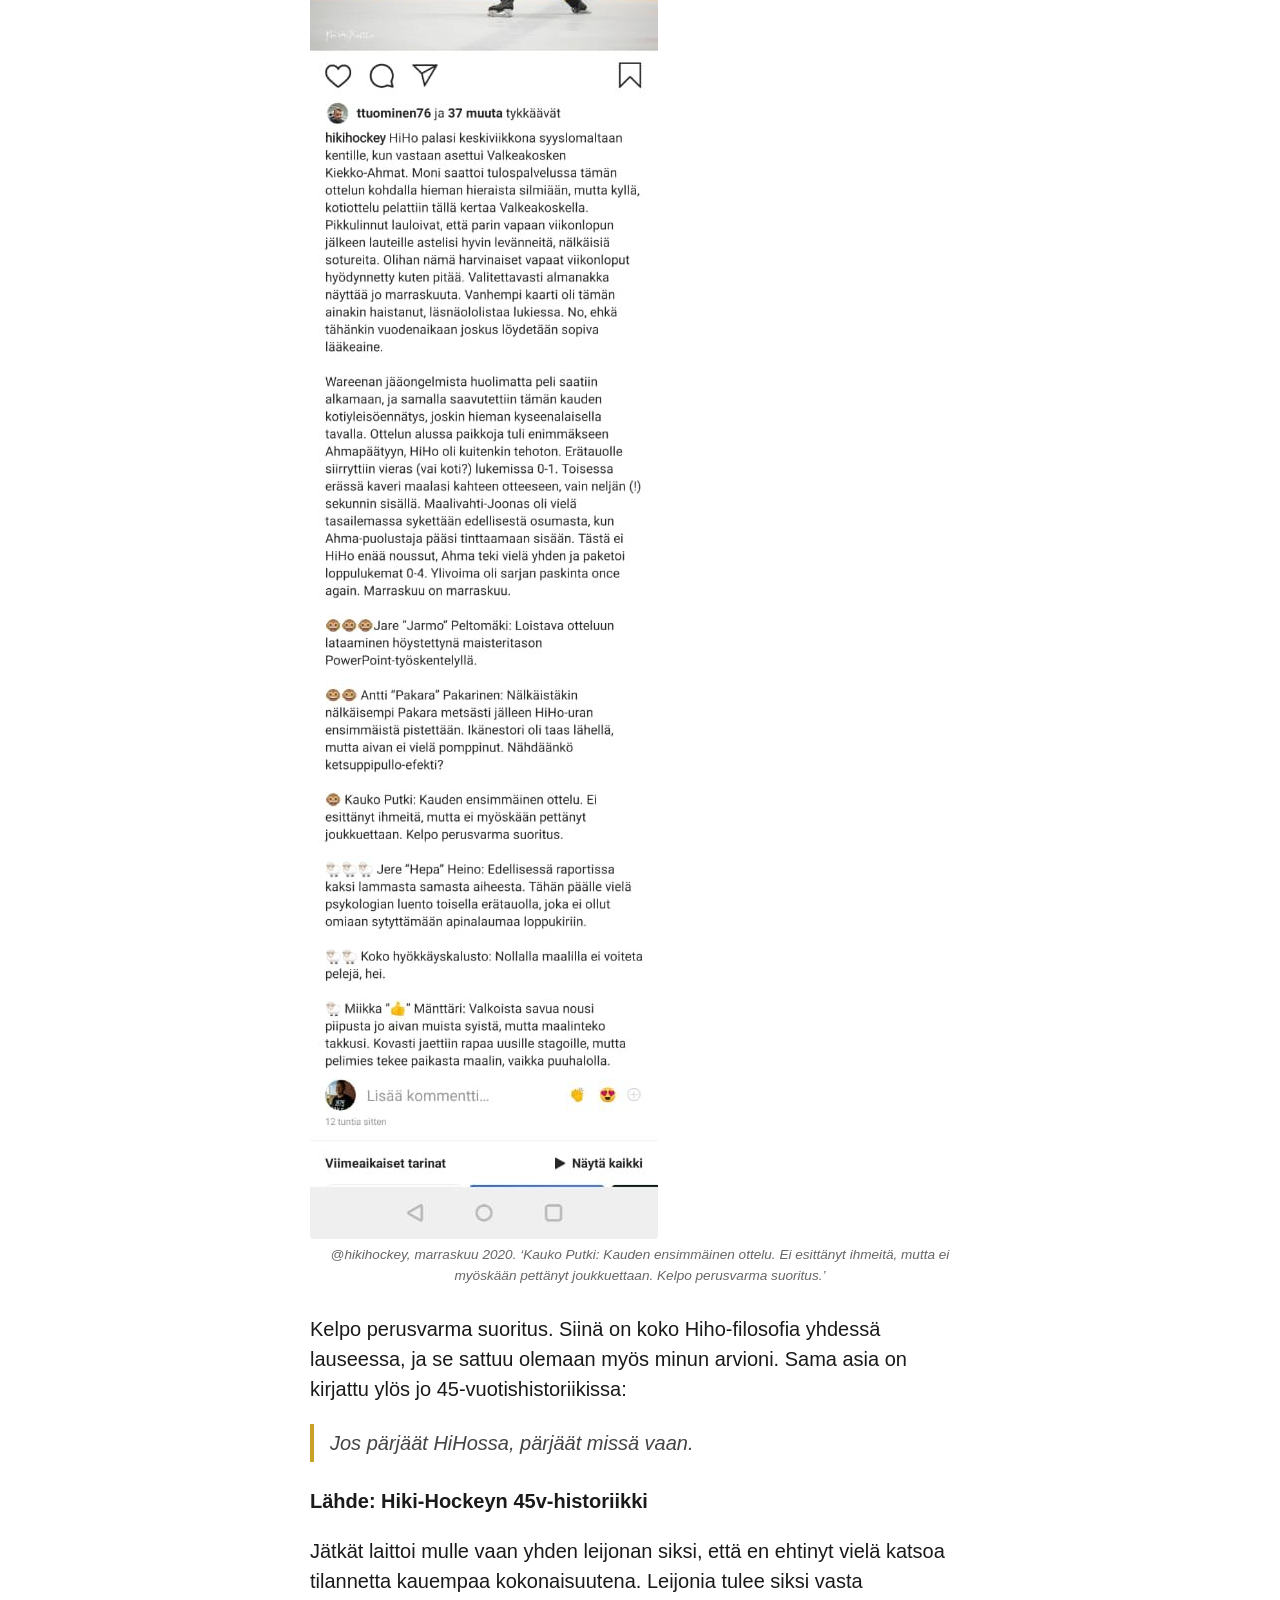
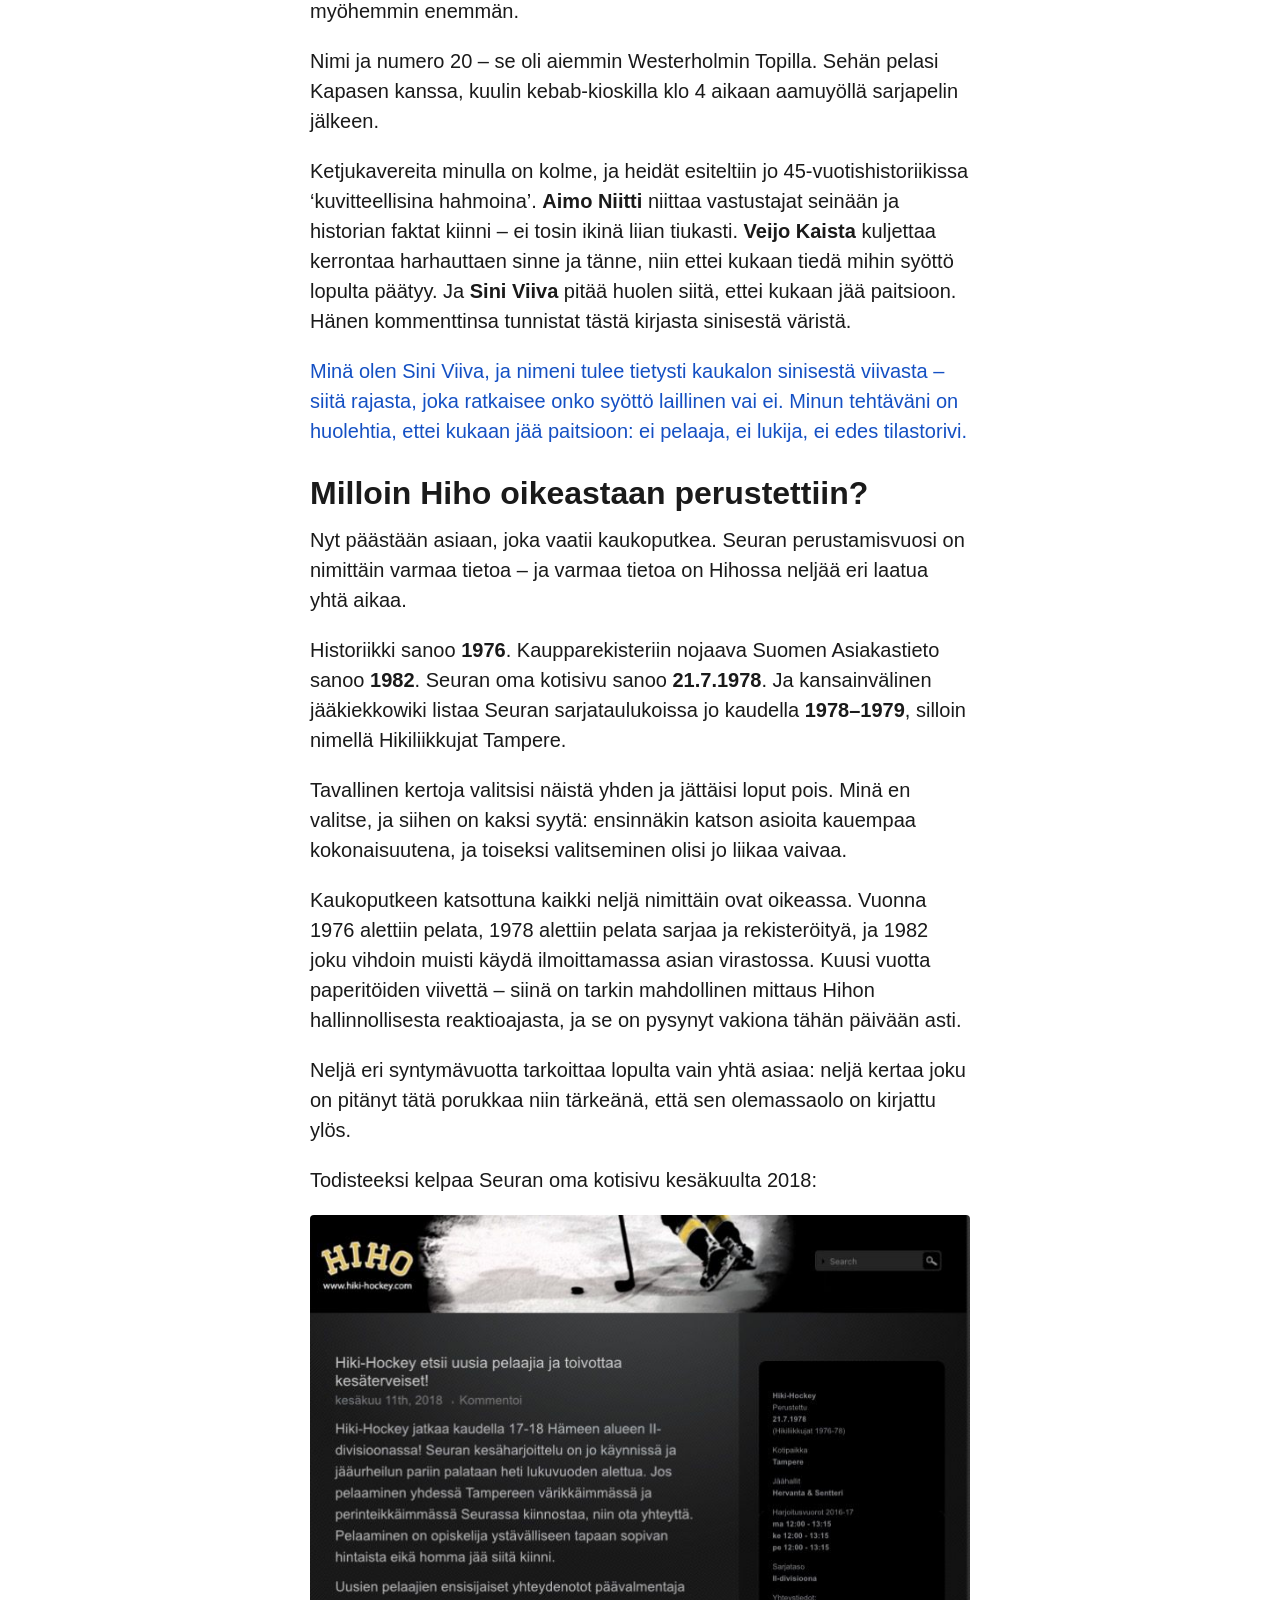
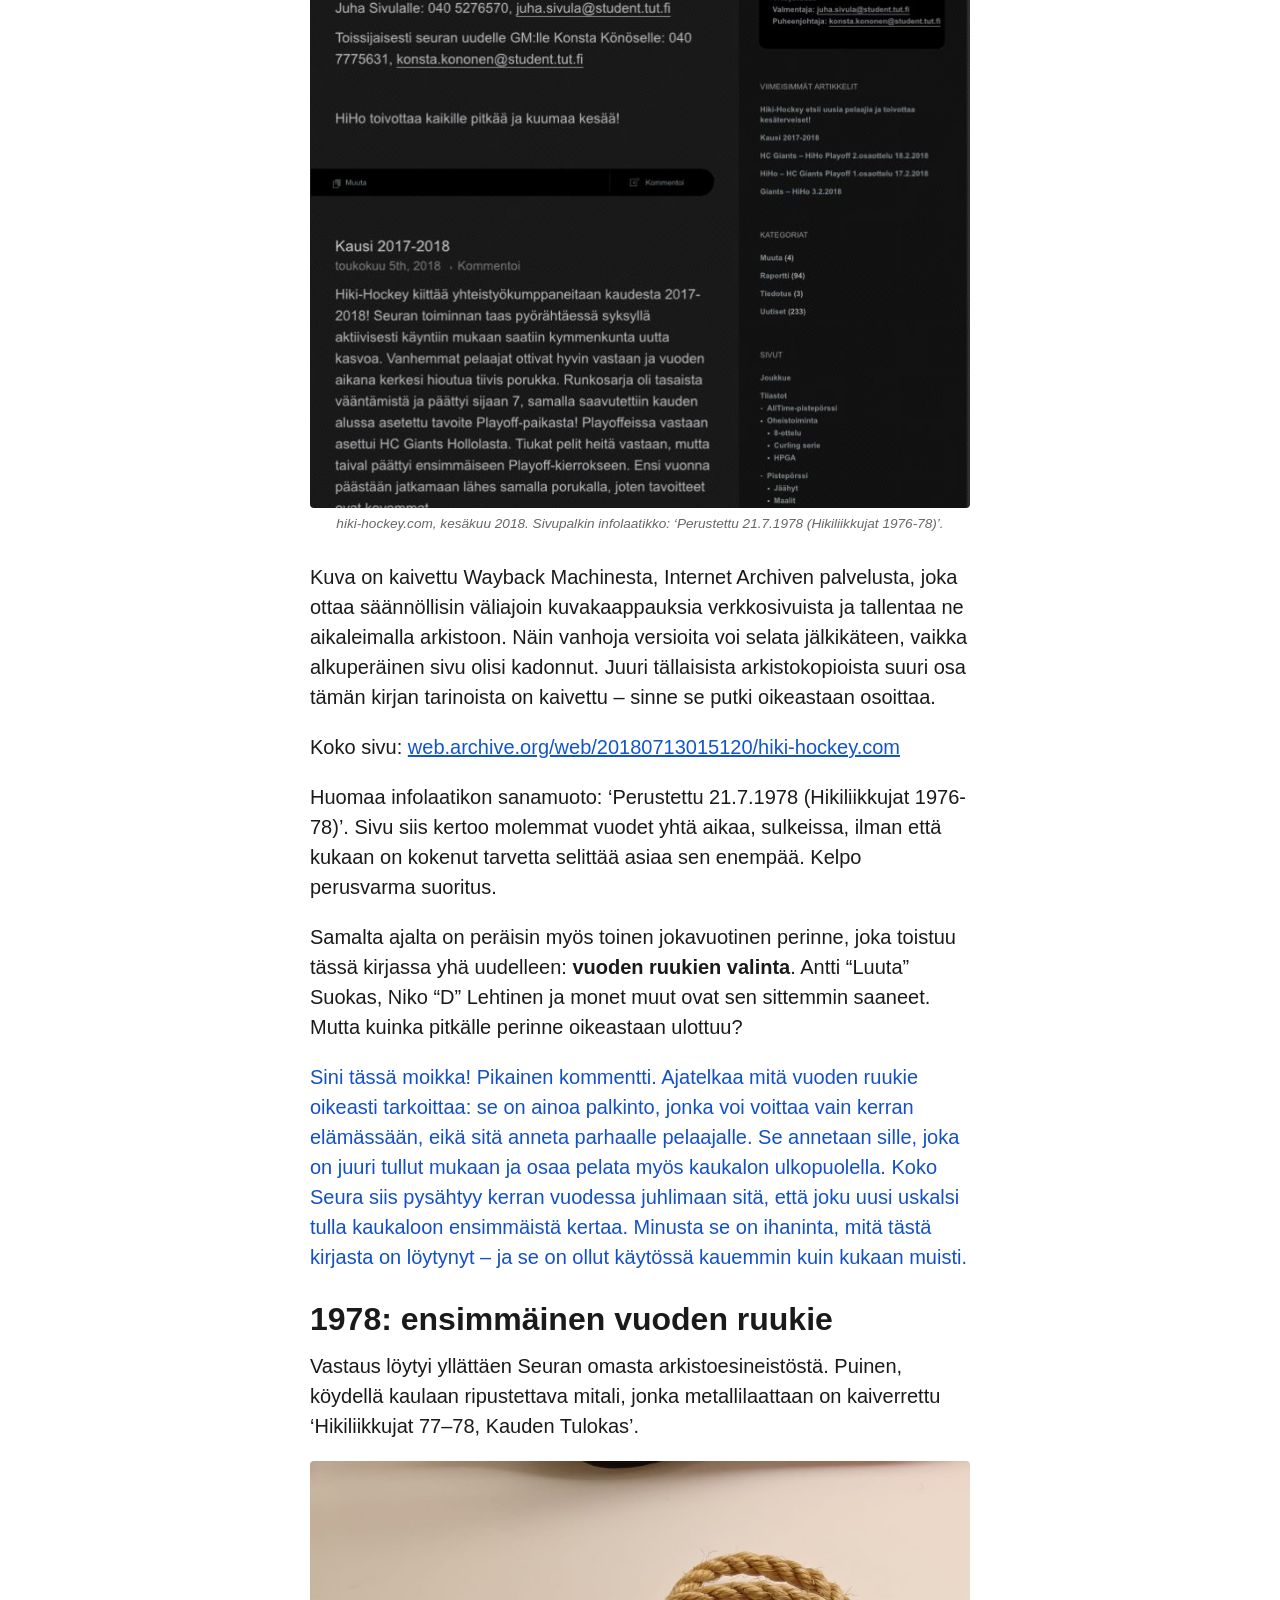
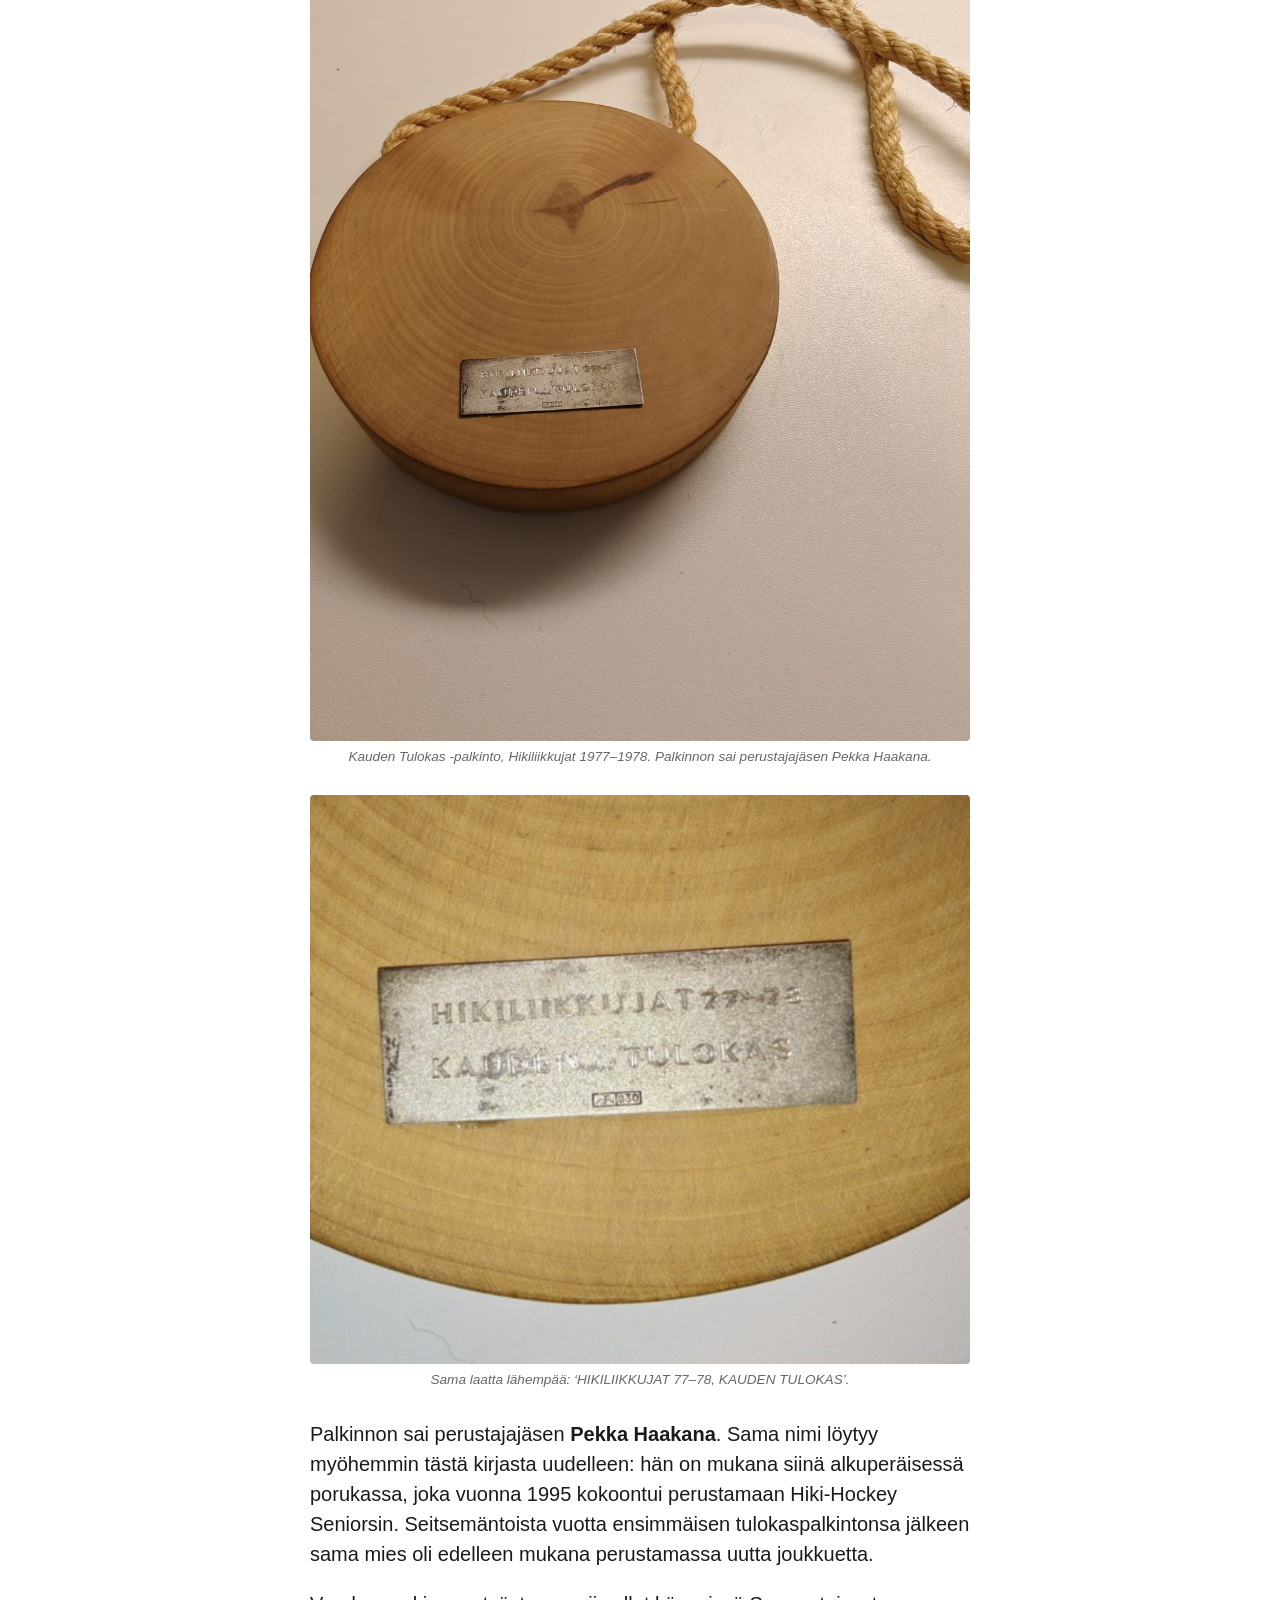
==== commit 744b9f4d: "Etusivu: instapostaukset alkusanojen johdantolauseen jälkeen, poista Alkusanat-otsikko - Muutettu en" ====
--- a/index.html
+++ b/index.html
@@ -4,6 +4,21 @@
 <meta charset="utf-8">
 <meta name="viewport" content="width=device-width, initial-scale=1">
 <title>Etusivu — Hiki-Hockey 50 vuotta</title>
+<meta name="description" content="Hiki-Hockeyn 50-vuotishistoriikki – Instagram-postauksia, luvut ja tarinat.">
+<link rel="icon" type="image/png" href="images/hiho_h_logo_transparent.png">
+<link rel="apple-touch-icon" href="images/apple-touch-icon.png">
+<meta property="og:type" content="website">
+<meta property="og:site_name" content="Hiki-Hockey 50 vuotta">
+<meta property="og:title" content="Etusivu — Hiki-Hockey 50 vuotta">
+<meta property="og:description" content="Hiki-Hockeyn 50-vuotishistoriikki – Instagram-postauksia, luvut ja tarinat.">
+<meta property="og:image" content="https://hiho-50v.github.io/images/og_image.png">
+<meta property="og:image:width" content="1200">
+<meta property="og:image:height" content="630">
+<meta property="og:url" content="https://hiho-50v.github.io/">
+<meta name="twitter:card" content="summary_large_image">
+<meta name="twitter:title" content="Etusivu — Hiki-Hockey 50 vuotta">
+<meta name="twitter:description" content="Hiki-Hockeyn 50-vuotishistoriikki – Instagram-postauksia, luvut ja tarinat.">
+<meta name="twitter:image" content="https://hiho-50v.github.io/images/og_image.png">
 <link rel="stylesheet" href="style.css">
 </head>
 <body>
@@ -14,7 +29,7 @@
 <nav class="site-nav" aria-label="Sisällysnavigaatio">
   <div class="site-nav-inner">
     <p class="site-nav-title">Sisällys</p>
-    <ul class="nav-list"><li class="nav-top"><a href="index.html">Etusivu</a><ul><li class="nav-l1"><a href="index.html#h_1">Alkusanat</a></li><li class="nav-l1"><a href="index.html#h_2">Putki menneisyyteen</a></li><li class="nav-l1"><a href="index.html#h_3">Kertoja ja ketjukaverit</a></li><li class="nav-l1"><a href="index.html#h_4">Milloin Hiho oikeastaan perustettiin?</a></li><li class="nav-l1"><a href="index.html#h_5">1978: ensimmäinen vuoden ruukie</a></li><li class="nav-l1"><a href="index.html#h_6">Mitä putkessa näkyy: toistuvat teemat</a></li></ul></li><li class="nav-top"><a href="03-tanaan.html">Hiki-Hockey tänä päivänä</a><ul><li class="nav-l2"><a href="03-tanaan.html#h_8">Kausi 2025–2026</a></li><li class="nav-l2"><a href="03-tanaan.html#h_9">Gorillat 🐒</a></li><li class="nav-l2"><a href="03-tanaan.html#h_10">Lampaat 🐑</a></li></ul></li><li class="nav-top"><a href="04-seura-omin-sanoin.html">Seura omin sanoin</a><ul><li class="nav-l1"><a href="04-seura-omin-sanoin.html#h_11">Seura omin sanoin – historia elää joka postauksessa</a></li><li class="nav-l2"><a href="04-seura-omin-sanoin.html#h_12">Seurahistoriaa reaaliajassa</a></li><li class="nav-l2"><a href="04-seura-omin-sanoin.html#h_13">Sama levy joka kevät</a></li><li class="nav-l2"><a href="04-seura-omin-sanoin.html#h_14">Jälleen kerran</a></li><li class="nav-l2"><a href="04-seura-omin-sanoin.html#h_15">Liike on lääke</a></li><li class="nav-l2"><a href="04-seura-omin-sanoin.html#h_16">Yhteisö ennen lätkää</a></li></ul></li><li class="nav-top"><a href="05-ulkopuolinen-todiste.html">Ulkopuolinen todiste</a><ul><li class="nav-l1"><a href="05-ulkopuolinen-todiste.html#h_17">Ulkopuolinen todiste – kun media löysi Hihon</a></li><li class="nav-l2"><a href="05-ulkopuolinen-todiste.html#h_18">Aamulehti: ulkojäällä syntyi uusi talviklassikko</a></li><li class="nav-l2"><a href="05-ulkopuolinen-todiste.html#h_19">Jatkoaika: FCAA-finaali Lappeenrannassa</a></li><li class="nav-l2"><a href="05-ulkopuolinen-todiste.html#h_20">Suomen Asiakastieto: kolmas syntymävuosi</a></li></ul></li><li class="nav-top"><a href="055-nettisivut.html">Nettisivut 1996–2016</a><ul><li class="nav-l1"><a href="055-nettisivut.html#h_21">Nettisivut 1996–2016: sama ääni, eri vuosikymmen</a></li><li class="nav-l2"><a href="055-nettisivut.html#h_22">2001: Tilastokeskus Töppö ja kahdeksan väliotsikkoa</a></li><li class="nav-l2"><a href="055-nettisivut.html#h_23">2004: nimimerkin taakse</a></li><li class="nav-l2"><a href="055-nettisivut.html#h_24">2006: fläppitaulu ja Ovetškin</a></li><li class="nav-l2"><a href="055-nettisivut.html#h_25">2007: pelaajakortit ja Tina Turner</a></li><li class="nav-l2"><a href="055-nettisivut.html#h_26">2013: gorillat ja lampaat vakiintuvat</a></li><li class="nav-l2"><a href="055-nettisivut.html#h_27">2014: Sotshin pronssi ja Nakkivene</a></li><li class="nav-l2"><a href="055-nettisivut.html#h_28">2016: lempinimien kulta-aika</a></li><li class="nav-l2"><a href="055-nettisivut.html#h_29">Mitä putkessa lopulta näkyi</a></li></ul></li><li class="nav-top"><a href="06-sama-peli.html">Sama peli, uudet nimet</a><ul><li class="nav-l1"><a href="06-sama-peli.html#h_30">Sama peli, uudet nimet – 45 vuodesta 50 vuoteen</a></li><li class="nav-l2"><a href="06-sama-peli.html#h_31">Koppa on koskematon – ja aina ollut</a></li><li class="nav-l2"><a href="06-sama-peli.html#h_32">Melkein lääkäri</a></li><li class="nav-l2"><a href="06-sama-peli.html#h_33">Hiki-Hockey Seniors: perustamistarina, 1995</a></li><li class="nav-l2"><a href="06-sama-peli.html#h_34">PM-reissut</a></li><li class="nav-l2"><a href="06-sama-peli.html#h_35">Ruukiesta kapteeniksi (ehkä)</a></li><li class="nav-l2"><a href="06-sama-peli.html#h_36">Kirsikka puuttuu yhä – ja se on tarkoituskin</a></li><li class="nav-l2"><a href="06-sama-peli.html#h_37">Gorillat ja lampaat</a></li><li class="nav-l2"><a href="06-sama-peli.html#h_38">Töppö ja se kerta kun melkein meni NHL:ään</a></li><li class="nav-l2"><a href="06-sama-peli.html#h_39">Löytö: Aimo Niitti oli aina täällä</a></li><li class="nav-l2"><a href="06-sama-peli.html#h_40">2002: sama ääni, eri vuosikymmen</a></li><li class="nav-l2"><a href="06-sama-peli.html#h_41">Monen lajin mestari (ainakin omasta mielestään)</a></li><li class="nav-l2"><a href="06-sama-peli.html#h_42">Podcast ennen podia</a></li><li class="nav-l1"><a href="06-sama-peli.html#h_43">Heinikkala: monilahjakkuuden alkuperäinen todiste, 2010</a></li><li class="nav-l2"><a href="06-sama-peli.html#h_44">Leijonat vaihtuivat gorilloiksi</a></li><li class="nav-l2"><a href="06-sama-peli.html#h_45">2011: kaksi raporttia Kaukajärveltä</a></li><li class="nav-l2"><a href="06-sama-peli.html#h_46">Diskoksen autosekoilu</a></li><li class="nav-l2"><a href="06-sama-peli.html#h_47">2013: kaksi raporttia, kaksi erilaista tunnelmaa</a></li><li class="nav-l2"><a href="06-sama-peli.html#h_48">JäHi–HiHo: Tampereen derby ennen Tampereen derbyä</a></li><li class="nav-l2"><a href="06-sama-peli.html#h_49">2016: kaksi karsintakauden raporttia</a></li><li class="nav-l2"><a href="06-sama-peli.html#h_50">2017: kaksi lyhyttä raporttia</a></li><li class="nav-l2"><a href="06-sama-peli.html#h_51">2018: aurinkokuninkaan tyyliin, tappiokin on suurta draamaa</a></li><li class="nav-l2"><a href="06-sama-peli.html#h_52">Toistuvat tarinat ja perinteet</a></li></ul></li><li class="nav-top"><a href="08-kutsu.html">Kutsu vuosijuhliin</a></li><li class="nav-top"><a href="09-liite-saimaa.html">Liite 1: Saimaa-turnaus 2026</a><ul><li class="nav-l1"><a href="09-liite-saimaa.html#h_54">Liite 1: 46. Saimaa-turnaus, Savonlinna 2026</a></li><li class="nav-l2"><a href="09-liite-saimaa.html#h_55">Turnaus numeroina</a></li><li class="nav-l2"><a href="09-liite-saimaa.html#h_56">Taktiikka – ja se mitä unohtui hioa</a></li><li class="nav-l2"><a href="09-liite-saimaa.html#h_57">Ottelut</a></li><li class="nav-l2"><a href="09-liite-saimaa.html#h_58">Kaukalon ulkopuolella</a></li><li class="nav-l2"><a href="09-liite-saimaa.html#h_59">Jokainen on oman elämänsä gorilla</a></li><li class="nav-l2"><a href="09-liite-saimaa.html#h_60">Ensi vuosi jo tähtäimessä</a></li></ul></li></ul>
+    <ul class="nav-list"><li class="nav-top"><a href="index.html">Etusivu</a><ul><li class="nav-l1"><a href="index.html#h_1">Putki menneisyyteen</a></li><li class="nav-l1"><a href="index.html#h_2">Kertoja ja ketjukaverit</a></li><li class="nav-l1"><a href="index.html#h_3">Milloin Hiho oikeastaan perustettiin?</a></li><li class="nav-l1"><a href="index.html#h_4">1978: ensimmäinen vuoden ruukie</a></li><li class="nav-l1"><a href="index.html#h_5">Mitä putkessa näkyy: toistuvat teemat</a></li></ul></li><li class="nav-top"><a href="03-tanaan.html">Hiki-Hockey tänä päivänä</a><ul><li class="nav-l2"><a href="03-tanaan.html#h_7">Kausi 2025–2026</a></li><li class="nav-l2"><a href="03-tanaan.html#h_8">Gorillat 🐒</a></li><li class="nav-l2"><a href="03-tanaan.html#h_9">Lampaat 🐑</a></li></ul></li><li class="nav-top"><a href="04-seura-omin-sanoin.html">Seura omin sanoin</a><ul><li class="nav-l1"><a href="04-seura-omin-sanoin.html#h_10">Seura omin sanoin – historia elää joka postauksessa</a></li><li class="nav-l2"><a href="04-seura-omin-sanoin.html#h_11">Seurahistoriaa reaaliajassa</a></li><li class="nav-l2"><a href="04-seura-omin-sanoin.html#h_12">Sama levy joka kevät</a></li><li class="nav-l2"><a href="04-seura-omin-sanoin.html#h_13">Jälleen kerran</a></li><li class="nav-l2"><a href="04-seura-omin-sanoin.html#h_14">Liike on lääke</a></li><li class="nav-l2"><a href="04-seura-omin-sanoin.html#h_15">Yhteisö ennen lätkää</a></li></ul></li><li class="nav-top"><a href="05-ulkopuolinen-todiste.html">Ulkopuolinen todiste</a><ul><li class="nav-l1"><a href="05-ulkopuolinen-todiste.html#h_16">Ulkopuolinen todiste – kun media löysi Hihon</a></li><li class="nav-l2"><a href="05-ulkopuolinen-todiste.html#h_17">Aamulehti: ulkojäällä syntyi uusi talviklassikko</a></li><li class="nav-l2"><a href="05-ulkopuolinen-todiste.html#h_18">Jatkoaika: FCAA-finaali Lappeenrannassa</a></li><li class="nav-l2"><a href="05-ulkopuolinen-todiste.html#h_19">Suomen Asiakastieto: kolmas syntymävuosi</a></li></ul></li><li class="nav-top"><a href="055-nettisivut.html">Nettisivut 1996–2016</a><ul><li class="nav-l1"><a href="055-nettisivut.html#h_20">Nettisivut 1996–2016: sama ääni, eri vuosikymmen</a></li><li class="nav-l2"><a href="055-nettisivut.html#h_21">2001: Tilastokeskus Töppö ja kahdeksan väliotsikkoa</a></li><li class="nav-l2"><a href="055-nettisivut.html#h_22">2004: nimimerkin taakse</a></li><li class="nav-l2"><a href="055-nettisivut.html#h_23">2006: fläppitaulu ja Ovetškin</a></li><li class="nav-l2"><a href="055-nettisivut.html#h_24">2007: pelaajakortit ja Tina Turner</a></li><li class="nav-l2"><a href="055-nettisivut.html#h_25">2013: gorillat ja lampaat vakiintuvat</a></li><li class="nav-l2"><a href="055-nettisivut.html#h_26">2014: Sotshin pronssi ja Nakkivene</a></li><li class="nav-l2"><a href="055-nettisivut.html#h_27">2016: lempinimien kulta-aika</a></li><li class="nav-l2"><a href="055-nettisivut.html#h_28">Mitä putkessa lopulta näkyi</a></li></ul></li><li class="nav-top"><a href="06-sama-peli.html">Sama peli, uudet nimet</a><ul><li class="nav-l1"><a href="06-sama-peli.html#h_29">Sama peli, uudet nimet – 45 vuodesta 50 vuoteen</a></li><li class="nav-l2"><a href="06-sama-peli.html#h_30">Koppa on koskematon – ja aina ollut</a></li><li class="nav-l2"><a href="06-sama-peli.html#h_31">Melkein lääkäri</a></li><li class="nav-l2"><a href="06-sama-peli.html#h_32">Hiki-Hockey Seniors: perustamistarina, 1995</a></li><li class="nav-l2"><a href="06-sama-peli.html#h_33">Jääkiekko-osaston 20-vuotisjuhlaottelu</a></li><li class="nav-l2"><a href="06-sama-peli.html#h_34">PM-reissut</a></li><li class="nav-l2"><a href="06-sama-peli.html#h_35">Ruukiesta kapteeniksi (ehkä)</a></li><li class="nav-l2"><a href="06-sama-peli.html#h_36">Kirsikka puuttuu yhä – ja se on tarkoituskin</a></li><li class="nav-l2"><a href="06-sama-peli.html#h_37">Gorillat ja lampaat</a></li><li class="nav-l2"><a href="06-sama-peli.html#h_38">Töppö ja se kerta kun melkein meni NHL:ään</a></li><li class="nav-l2"><a href="06-sama-peli.html#h_39">Löytö: Aimo Niitti oli aina täällä</a></li><li class="nav-l2"><a href="06-sama-peli.html#h_40">2002: sama ääni, eri vuosikymmen</a></li><li class="nav-l2"><a href="06-sama-peli.html#h_41">Monen lajin mestari (ainakin omasta mielestään)</a></li><li class="nav-l2"><a href="06-sama-peli.html#h_42">Podcast ennen podia</a></li><li class="nav-l1"><a href="06-sama-peli.html#h_43">Heinikkala: monilahjakkuuden alkuperäinen todiste, 2010</a></li><li class="nav-l2"><a href="06-sama-peli.html#h_44">Leijonat vaihtuivat gorilloiksi</a></li><li class="nav-l2"><a href="06-sama-peli.html#h_45">2011: kaksi raporttia Kaukajärveltä</a></li><li class="nav-l2"><a href="06-sama-peli.html#h_46">Diskoksen autosekoilu</a></li><li class="nav-l2"><a href="06-sama-peli.html#h_47">2013: kaksi raporttia, kaksi erilaista tunnelmaa</a></li><li class="nav-l2"><a href="06-sama-peli.html#h_48">JäHi–HiHo: Tampereen derby ennen Tampereen derbyä</a></li><li class="nav-l2"><a href="06-sama-peli.html#h_49">2016: kaksi karsintakauden raporttia</a></li><li class="nav-l2"><a href="06-sama-peli.html#h_50">2017: kaksi lyhyttä raporttia</a></li><li class="nav-l2"><a href="06-sama-peli.html#h_51">2018: aurinkokuninkaan tyyliin, tappiokin on suurta draamaa</a></li><li class="nav-l2"><a href="06-sama-peli.html#h_52">Toistuvat tarinat ja perinteet</a></li></ul></li><li class="nav-top"><a href="08-kutsu.html">Kutsu vuosijuhliin</a></li><li class="nav-top"><a href="09-liite-saimaa.html">Liite 1: Saimaa-turnaus 2026</a><ul><li class="nav-l1"><a href="09-liite-saimaa.html#h_54">Liite 1: 46. Saimaa-turnaus, Savonlinna 2026</a></li><li class="nav-l2"><a href="09-liite-saimaa.html#h_55">Turnaus numeroina</a></li><li class="nav-l2"><a href="09-liite-saimaa.html#h_56">Taktiikka – ja se mitä unohtui hioa</a></li><li class="nav-l2"><a href="09-liite-saimaa.html#h_57">Ottelut</a></li><li class="nav-l2"><a href="09-liite-saimaa.html#h_58">Kaukalon ulkopuolella</a></li><li class="nav-l2"><a href="09-liite-saimaa.html#h_59">Jokainen on oman elämänsä gorilla</a></li><li class="nav-l2"><a href="09-liite-saimaa.html#h_60">Ensi vuosi jo tähtäimessä</a></li></ul></li></ul>
   </div>
 </nav>
 <div class="page">
@@ -26,6 +41,7 @@
   <p class="subtitle">Historiikki</p>
   <hr>
 </div>
+<p>Sain kielimallina luettavakseni hiholaisten kirjoittaman 45-vuotishistoriikin, kasan vanhoja nettisivuja kolmenkymmenen vuoden ajalta ja pinon Hiki-Hockeyn instapostauksia. Heti alkuun generoin muutaman instapostauksen lisää:</p>
 
 <article class="ig-post">
   <div class="ig-head">
@@ -81,8 +97,7 @@
   
   <div class="ig-caption"><span class="ig-user">Hiki-Hockey</span> Kotivoitto Koulukadulla kevyessä lumisateessa. Linköpingin PM-kisat lähestyvät (NSC 1997)</div>
 </article>
-<h1 id="h_1">Alkusanat</h1>
-<p>Sain kielimallina luettavakseni pinon Hiki-Hockeyn instapostauksia, hiholaisten kirjoittaman 45-vuotishistoriikin ja kasan vanhoja nettisivuja kolmenkymmenen vuoden ajalta.</p>
+
 <p>Jossain arkiston välissä vastaan tuli mies, joka mainitaan sekä vanhoissa teksteissä että 2020-luvun Insta-postauksissa: <strong>Kauko Putki</strong>. Otin tekoälynä hänen roolinsa, koska se oli vapaana – ja koska hän on koko Seuran ainoa hahmo, joka katsoo asioita riittävän kaukaa.</p>
 <p>Edellinen historiikki päättyi vuoteen 2021. Viisi vuotta on Hihon mittakaavassa lyhyt ketjukaverin vaihto, mutta ehdittiin siinä ajassa tehdä kelpo perusvarma suoritus: kolme finaalia, uusi Koppa ja komppania kansainvälisillä kentillä. Minä seuraan touhua edelleen kuvan ulkopuolelta – sieltä käsin kirjoittaen, katsoen ja vähintään kolme kautta eteenpäin ennustaen.</p>
 <p>Ja nyt Hiki-Hockey täyttää viisikymmentä vuotta ja etsii uusia pelaajia. Miten ja miksi tähän on tultu?</p>
@@ -106,7 +121,7 @@
 <p>Aika rennon näköistä porukkaa! Tuohon aikaan pelihousut sai TTKK:lta lainaan. Upea peliasu kokonaisuutena! Parikymmentä vuotta myöhemmin pelipaidat näyttivät tältä:</p>
 <figure><img src="images/koulukatu_1996.jpg" alt="Koulukadun kenttä, kausi 1996–1997. Hienot pelipaidat tässäkin: keltainen hehkuu vielä kolmen vuosikymmenen takaa." loading="lazy"><figcaption>Koulukadun kenttä, kausi 1996–1997. Hienot pelipaidat tässäkin: keltainen hehkuu vielä kolmen vuosikymmenen takaa.</figcaption></figure>
 <p>Ja tässä tulee se, minkä vain kaukoputkella näkee: ilme on yhä tallella. Varusteet ovat nykyään omat ja yhtenäiset, mutta kopilla nauretaan täsmälleen samalle asialle kuin 1979 ja 1996. Kirsikka jätetään edelleen tietoisesti kakun päältä pois, kaljat jäävät kopalle, ja joku unohtaa yhä jonkin kriittisen varusteen kotiin, jolloin reenit jää väliin. Lainahousut vaihtuivat, asenne ei. Se on ainoa varuste, jota ei ole koskaan tarvinnut päivittää.</p>
-<h1 id="h_2">Putki menneisyyteen</h1>
+<h1 id="h_1">Putki menneisyyteen</h1>
 <p>Tulevaisuutta on helpoin ennustaa Kaukona: suuntaat putken menneisyyteen ja kerrot, mitä siellä näkyy. Se on ainoa rehellinen ennustusmenetelmä, jonka tiedän, ja se on myös ylivoimaisesti helpoin. Historia nimittäin toistaa itseään, ja Hihossa se toistaa itseään niin tunnollisesti, että sitä voisi kutsua harjoitteluksi.</p>
 <p>Minä toimin aina strategisella tasolla katsoen vähintään kolme kautta eteenpäin. Se onnistuu, koska katson samalla neljäkymmentä kautta taaksepäin. Muut kutsuvat sitä muistiksi. Minä kutsun sitä kaukoputkeksi, ja siltä se myös kuulostaa palavereissa huomattavasti paremmalta.</p>
 <p>Näyttää siltä, että tällä kaudella Hihoon tulee uusia pelaajia nimeltä <strong>Eetu “Kolli” Ahonen</strong>, <strong>Onni “Pultti” Rautio</strong>, <strong>Väinö ”Maltti” Salminen</strong> ja <strong>Aarne “Ampeeri” Koskinen</strong>. Nimet ovat tietysti arvauksia, mutta muoto ei ole: hiholaisen oikea nimi on aina kolmiosainen, ja se keskimmäinen on se, joka jää elämään. Näin on kirjattu ylös Antti “Luuta” Suokas, Masa ”LP” Nissinen ja Niko “D” Lehtinen, ja näin tehdään jatkossakin.</p>
@@ -115,7 +130,7 @@
 <p>Sitten lähdetään PM-kisoihin Linköpingiin ja voitetaan. Ei välttämättä kaukalossa, mutta voitetaan silti – laivan luoma ympäristö on hiholaiselle tuttu ja turvallinen ekosysteemi, ja siellä on aina voitettu.</p>
 <p>Sarjassa voitetaan finaaliottelu melkein. Kaksi ensimmäistä ottelua ovat todella tiukkoja, kolmannessa ei enää riitä. Kevätkokouksessa valitaan vuoden ruukie, ja Väinö saa palkinnon jonka kaltainen on jaettu jo vuodesta 1978. Aarne lupaa opetella teroittamaan luistimet ensi kaudeksi, mutta ei opettele. Kaljat jäävät kopalle. Joku kertoo pelanneensa juniorina Kapasen tai Barkovin kanssa. Divarimestaruus jää saavuttamatta, mutta vain juuri ja juuri, ja se on tarkoituskin.</p>
 <p>Kaikki tämä on tietysti varmaa tietoa – siinä merkityksessä, joka määriteltiin jo pari sivua sitten. Olen ennustanut näin neljäkymmentä vuotta ja ollut yleensä aina oikeassa. Tosin en ole kertaakaan tarkistanut jälkikäteen, ja siinä piileekin menetelmän kauneus.</p>
-<h1 id="h_3">Kertoja ja ketjukaverit</h1>
+<h1 id="h_2">Kertoja ja ketjukaverit</h1>
 <p>Minut mainitaan nimeltä tässä vuoden 2020 instapostauksessa. Sain siitä ottelusta yhden leijonan, ks. alla Kauko Putki leijonalogon vieressä.</p>
 <figure><img src="images/insta12_full.jpg" alt="@hikihockey, marraskuu 2020. ‘Kauko Putki: Kauden ensimmäinen ottelu. Ei esittänyt ihmeitä, mutta ei myöskään pettänyt joukkuettaan. Kelpo perusvarma suoritus.’" loading="lazy"><figcaption>@hikihockey, marraskuu 2020. ‘Kauko Putki: Kauden ensimmäinen ottelu. Ei esittänyt ihmeitä, mutta ei myöskään pettänyt joukkuettaan. Kelpo perusvarma suoritus.’</figcaption></figure>
 <p>Kelpo perusvarma suoritus. Siinä on koko Hiho-filosofia yhdessä lauseessa, ja se sattuu olemaan myös minun arvioni. Sama asia on kirjattu ylös jo 45-vuotishistoriikissa:</p>
@@ -125,7 +140,7 @@
 <p>Nimi ja numero 20 – se oli aiemmin Westerholmin Topilla. Sehän pelasi Kapasen kanssa, kuulin kebab-kioskilla klo 4 aikaan aamuyöllä sarjapelin jälkeen.</p>
 <p>Ketjukavereita minulla on kolme, ja heidät esiteltiin jo 45-vuotishistoriikissa ‘kuvitteellisina hahmoina’. <strong>Aimo Niitti</strong> niittaa vastustajat seinään ja historian faktat kiinni – ei tosin ikinä liian tiukasti. <strong>Veijo Kaista</strong> kuljettaa kerrontaa harhauttaen sinne ja tänne, niin ettei kukaan tiedä mihin syöttö lopulta päätyy. Ja <strong>Sini Viiva</strong> pitää huolen siitä, ettei kukaan jää paitsioon. Hänen kommenttinsa tunnistat tästä kirjasta sinisestä väristä.</p>
 <p class="sini">Minä olen Sini Viiva, ja nimeni tulee tietysti kaukalon sinisestä viivasta – siitä rajasta, joka ratkaisee onko syöttö laillinen vai ei. Minun tehtäväni on huolehtia, ettei kukaan jää paitsioon: ei pelaaja, ei lukija, ei edes tilastorivi.</p>
-<h1 id="h_4">Milloin Hiho oikeastaan perustettiin?</h1>
+<h1 id="h_3">Milloin Hiho oikeastaan perustettiin?</h1>
 <p>Nyt päästään asiaan, joka vaatii kaukoputkea. Seuran perustamisvuosi on nimittäin varmaa tietoa – ja varmaa tietoa on Hihossa neljää eri laatua yhtä aikaa.</p>
 <p>Historiikki sanoo <strong>1976</strong>. Kaupparekisteriin nojaava Suomen Asiakastieto sanoo <strong>1982</strong>. Seuran oma kotisivu sanoo <strong>21.7.1978</strong>. Ja kansainvälinen jääkiekkowiki listaa Seuran sarjataulukoissa jo kaudella <strong>1978–1979</strong>, silloin nimellä Hikiliikkujat Tampere.</p>
 <p>Tavallinen kertoja valitsisi näistä yhden ja jättäisi loput pois. Minä en valitse, ja siihen on kaksi syytä: ensinnäkin katson asioita kauempaa kokonaisuutena, ja toiseksi valitseminen olisi jo liikaa vaivaa.</p>
@@ -138,13 +153,13 @@
 <p>Huomaa infolaatikon sanamuoto: ‘Perustettu 21.7.1978 (Hikiliikkujat 1976-78)’. Sivu siis kertoo molemmat vuodet yhtä aikaa, sulkeissa, ilman että kukaan on kokenut tarvetta selittää asiaa sen enempää. Kelpo perusvarma suoritus.</p>
 <p>Samalta ajalta on peräisin myös toinen jokavuotinen perinne, joka toistuu tässä kirjassa yhä uudelleen: <strong>vuoden ruukien valinta</strong>. Antti “Luuta” Suokas, Niko “D” Lehtinen ja monet muut ovat sen sittemmin saaneet. Mutta kuinka pitkälle perinne oikeastaan ulottuu?</p>
 <p class="sini">Sini tässä moikka! Pikainen kommentti. Ajatelkaa mitä vuoden ruukie oikeasti tarkoittaa: se on ainoa palkinto, jonka voi voittaa vain kerran elämässään, eikä sitä anneta parhaalle pelaajalle. Se annetaan sille, joka on juuri tullut mukaan ja osaa pelata myös kaukalon ulkopuolella. Koko Seura siis pysähtyy kerran vuodessa juhlimaan sitä, että joku uusi uskalsi tulla kaukaloon ensimmäistä kertaa. Minusta se on ihaninta, mitä tästä kirjasta on löytynyt – ja se on ollut käytössä kauemmin kuin kukaan muisti.</p>
-<h1 id="h_5">1978: ensimmäinen vuoden ruukie</h1>
+<h1 id="h_4">1978: ensimmäinen vuoden ruukie</h1>
 <p>Vastaus löytyi yllättäen Seuran omasta arkistoesineistöstä. Puinen, köydellä kaulaan ripustettava mitali, jonka metallilaattaan on kaiverrettu ‘Hikiliikkujat 77–78, Kauden Tulokas’.</p>
 <figure><img src="images/ruukie_palkinto_koysi.jpg" alt="Kauden Tulokas -palkinto, Hikiliikkujat 1977–1978. Palkinnon sai perustajajäsen Pekka Haakana." loading="lazy"><figcaption>Kauden Tulokas -palkinto, Hikiliikkujat 1977–1978. Palkinnon sai perustajajäsen Pekka Haakana.</figcaption></figure>
 <figure><img src="images/vuoden_ruukie_palkinto.jpg" alt="Sama laatta lähempää: ‘HIKILIIKKUJAT 77–78, KAUDEN TULOKAS’." loading="lazy"><figcaption>Sama laatta lähempää: ‘HIKILIIKKUJAT 77–78, KAUDEN TULOKAS’.</figcaption></figure>
 <p>Palkinnon sai perustajajäsen <strong>Pekka Haakana</strong>. Sama nimi löytyy myöhemmin tästä kirjasta uudelleen: hän on mukana siinä alkuperäisessä porukassa, joka vuonna 1995 kokoontui perustamaan Hiki-Hockey Seniorsin. Seitsemäntoista vuotta ensimmäisen tulokaspalkintonsa jälkeen sama mies oli edelleen mukana perustamassa uutta joukkuetta.</p>
 <p>Vuoden ruukien metsästys on siis ollut käynnissä Seuran toisesta kaudesta lähtien, silloin vielä Hikiliikkujat-nimen alla. Nykyinen ruukie kantaa siis kaulassaan – kuvaannollisesti – täsmälleen samaa köyttä kuin Haakana vuonna 1978.</p>
-<h1 id="h_6">Mitä putkessa näkyy: toistuvat teemat</h1>
+<h1 id="h_5">Mitä putkessa näkyy: toistuvat teemat</h1>
 <p>Kun kaukoputken suuntaa Seuran nettisivujen arkistoon ja selaa raportteja aikajärjestyksessä, huomaa nopeasti, ettei kyse ole viidestäkymmenestä erillisestä vuodesta. Kyse on samasta kaudesta, joka on pelattu viisikymmentä kertaa peräkkäin. Kirjoittaja vaihtuu, alusta vaihtuu, halli vaihtuu – ääni ei vaihdu koskaan. Käyn arkiston läpi vuosi kerrallaan myöhemmin tässä kirjassa; tässä vaiheessa riittää tietää, mitä sieltä löytyy.</p>
 <p>Toistuvia teemoja on tarkalleen kuusi, ja ne kaikki löytyvät jokaiselta vuosikymmeneltä:</p>
 <ul class="bullets bullets-h"><li>Riittävän hyvää, mutta ei täydellistä – kirsikka jätetään tietoisesti ensi kaudelle</li><li>Gorillat ja lampaat – jokaisen ottelun jälkeen, samassa muodossa jo 2002</li><li>Vuoden ruukie – valittu joka kevät vuodesta 1978 lähtien</li><li>PM-reissut – matkakohde vaihtuu, laiva ei</li><li>Joku on pelannut jonkun kuuluisan kanssa ja olisi itsekin NHL:ssä, jollei olisi lähtenyt opiskelemaan – kerrotaan yleensä klo 01–05 välillä</li><li>Kaljat jää kopalle – ja jäävät edelleen</li></ul>
--- a/style.css
+++ b/style.css
@@ -12,10 +12,16 @@
 
 * { box-sizing: border-box; }
 
-html { -webkit-text-size-adjust: 100%; }
+/* Estä vaakasuuntainen ylivuoto (esim. off-canvas-valikko) — sivu pysyy
+   mobiilissa paikallaan sivusuunnassa. */
+html { -webkit-text-size-adjust: 100%; overflow-x: hidden; }
 
 body {
   margin: 0;
+  position: relative;
+  width: 100%;
+  max-width: 100%;
+  overflow-x: hidden;
   background: var(--paper);
   color: var(--ink);
   font-family: -apple-system, "Liberation Sans", "Helvetica Neue", Arial, sans-serif;
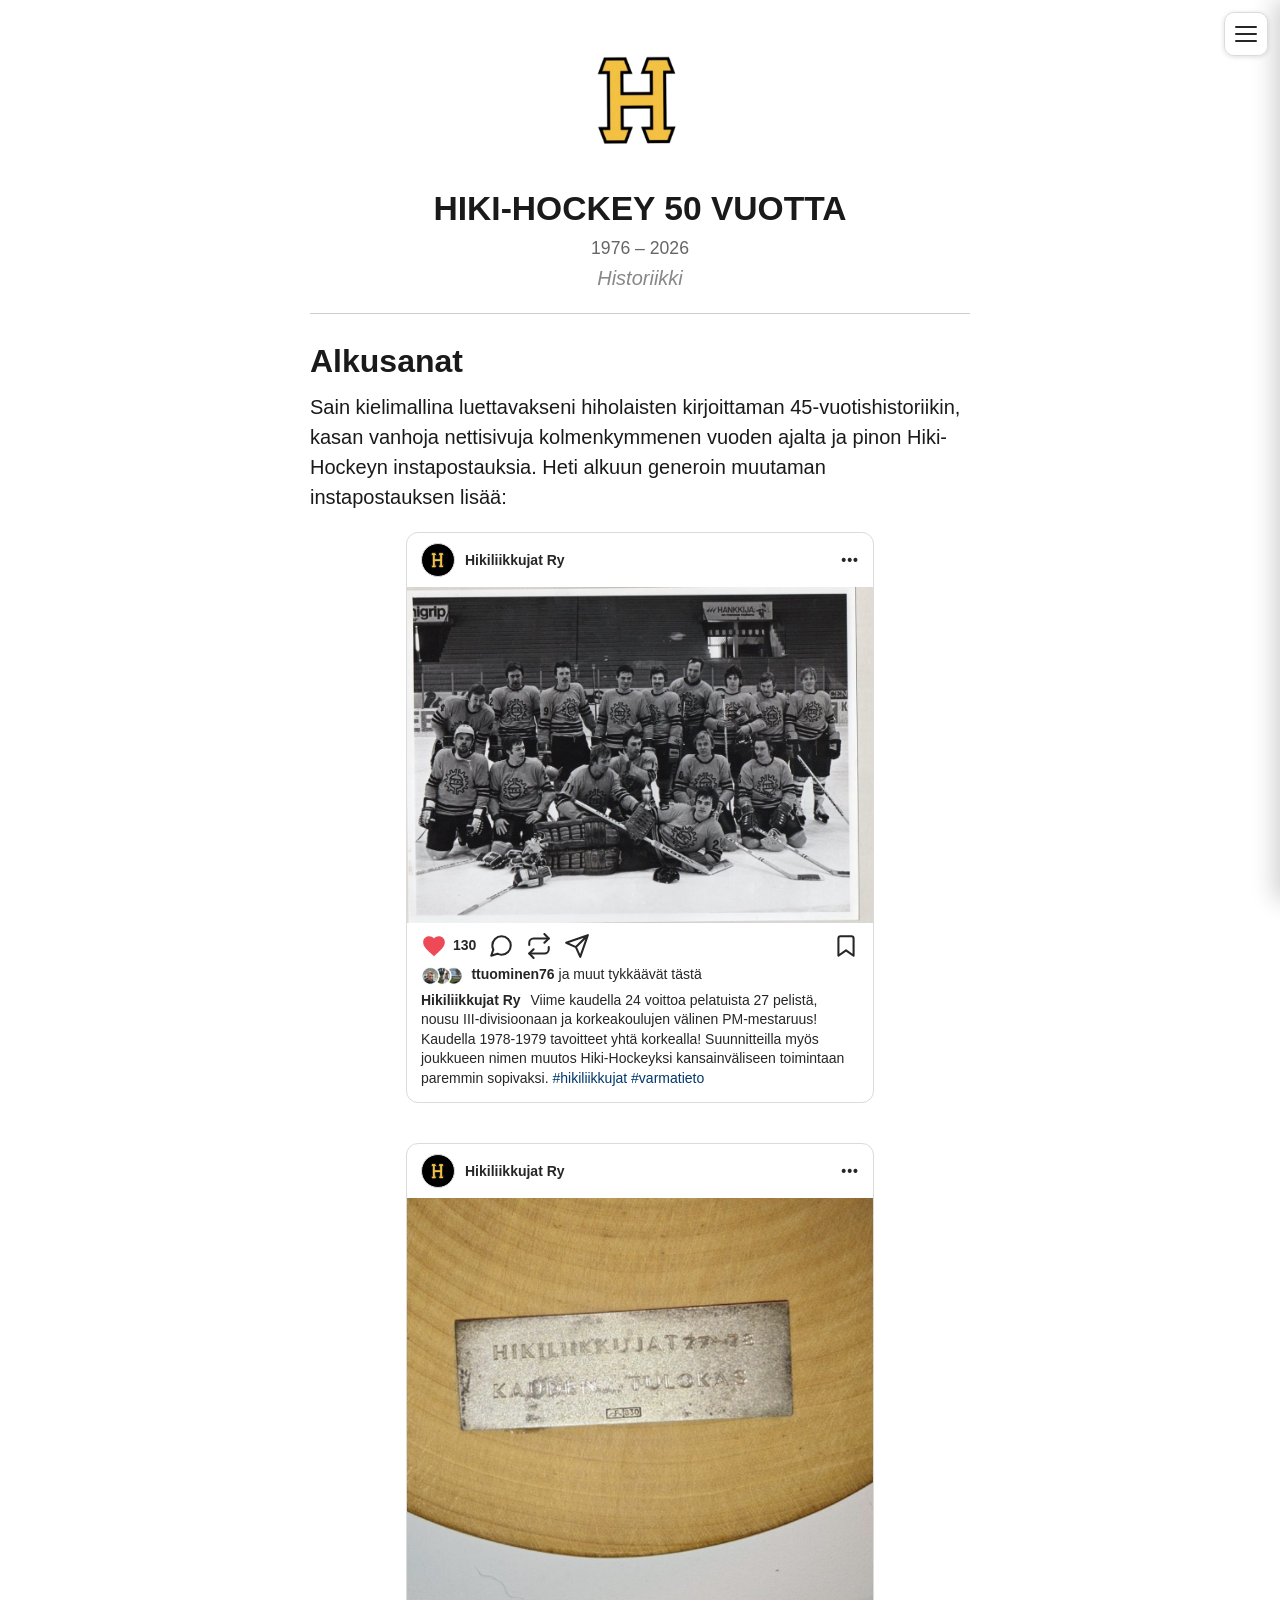
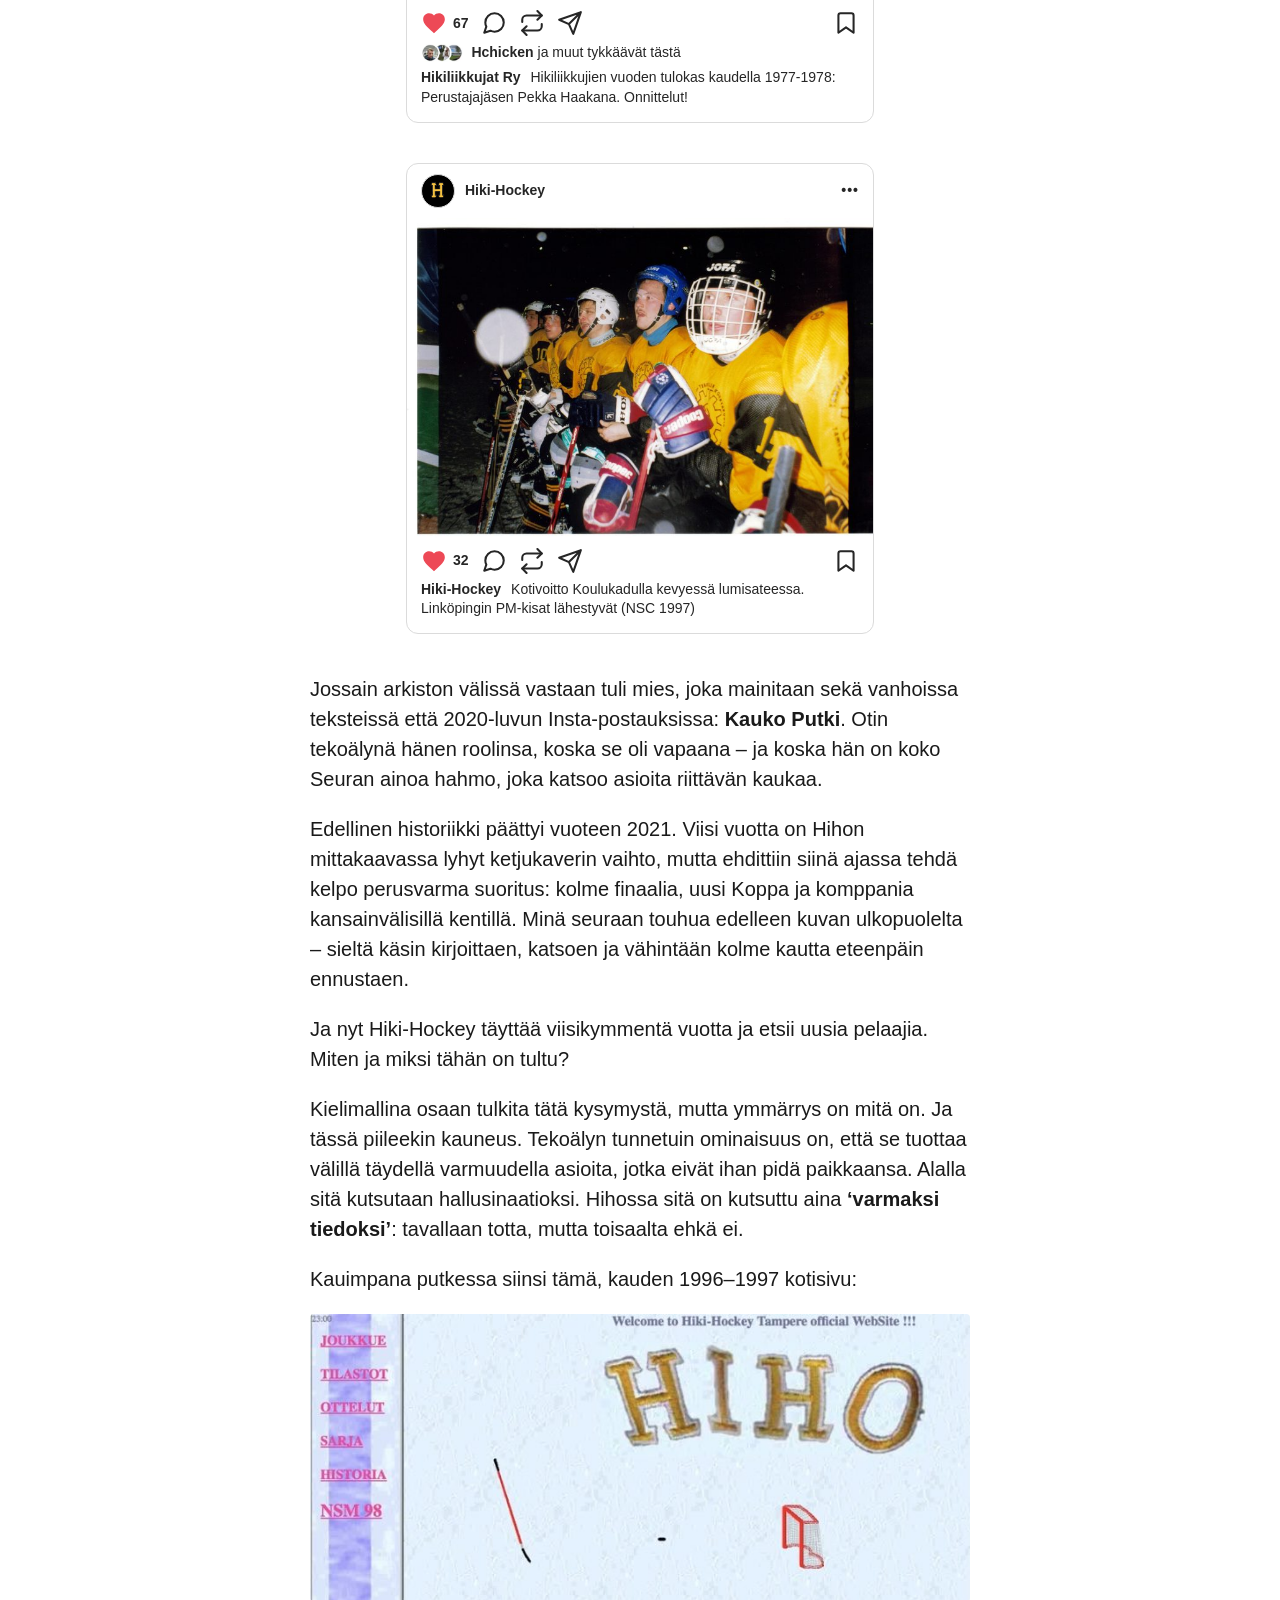
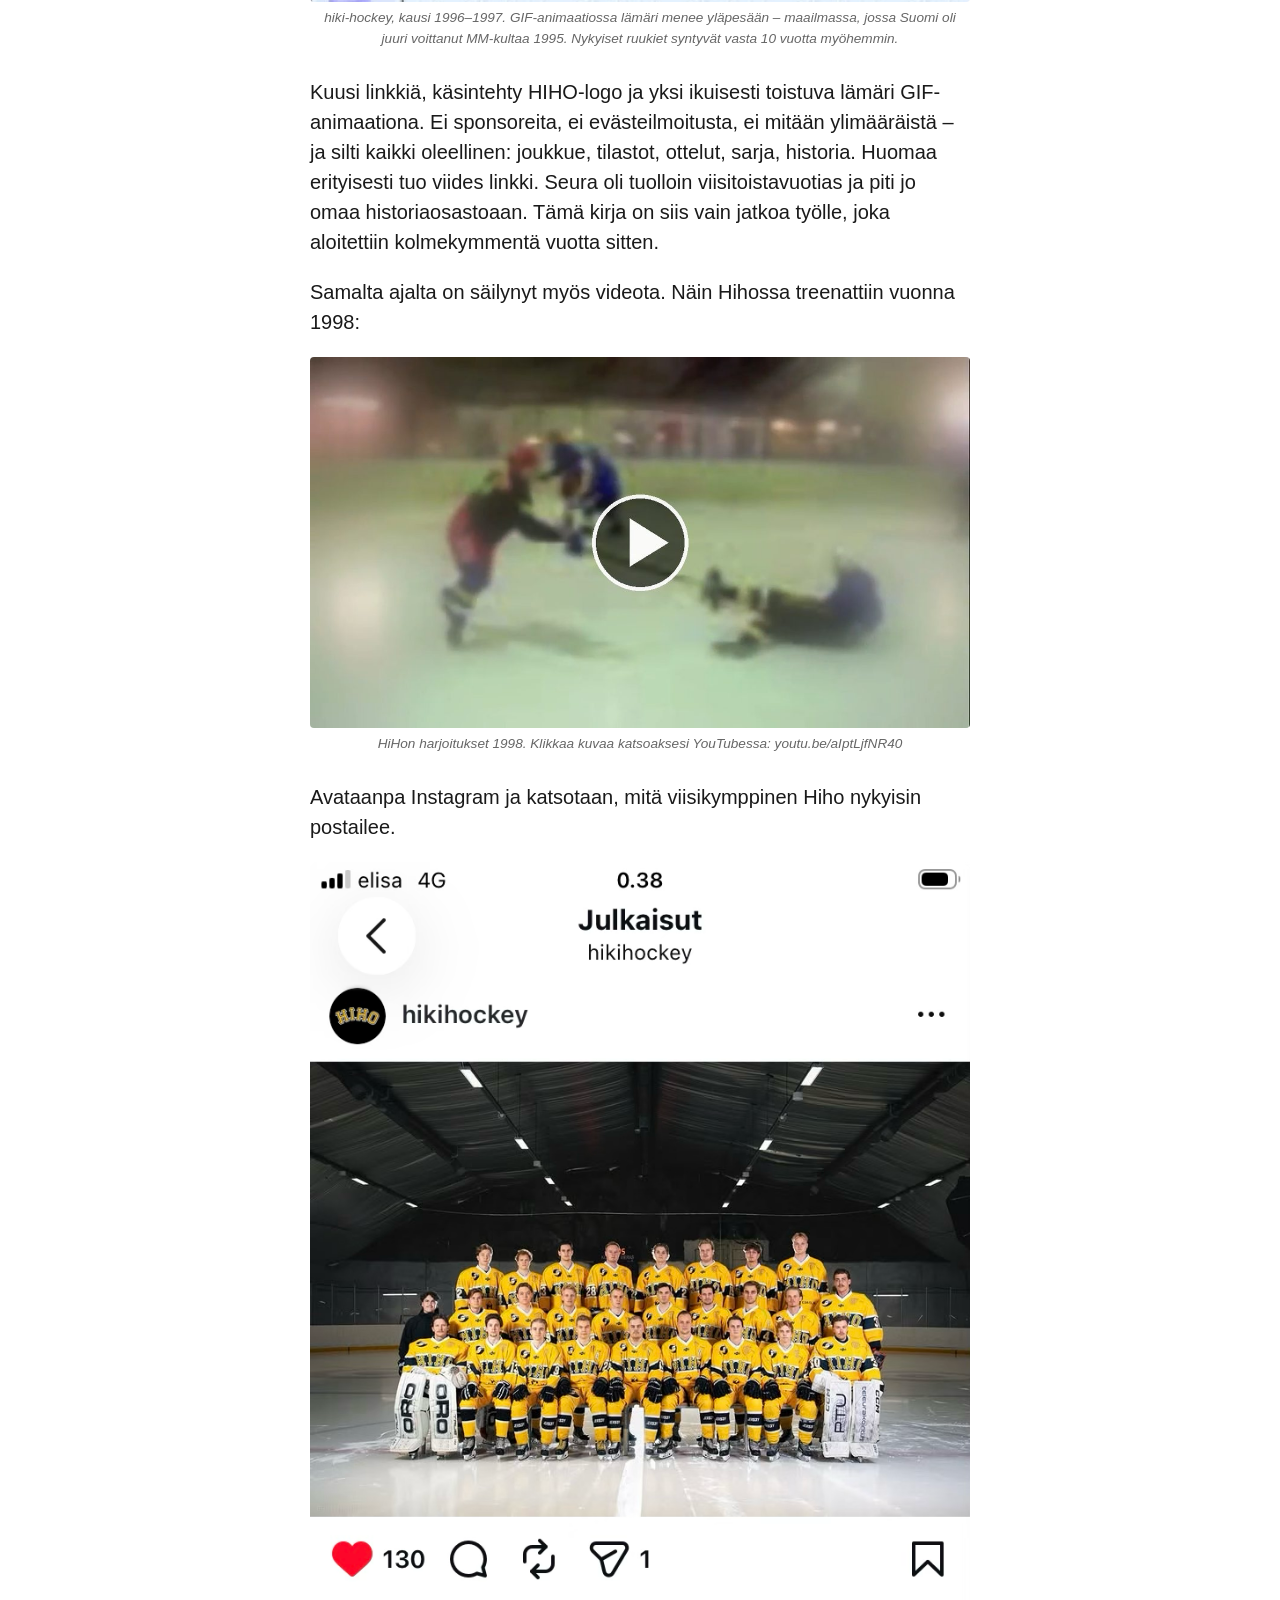
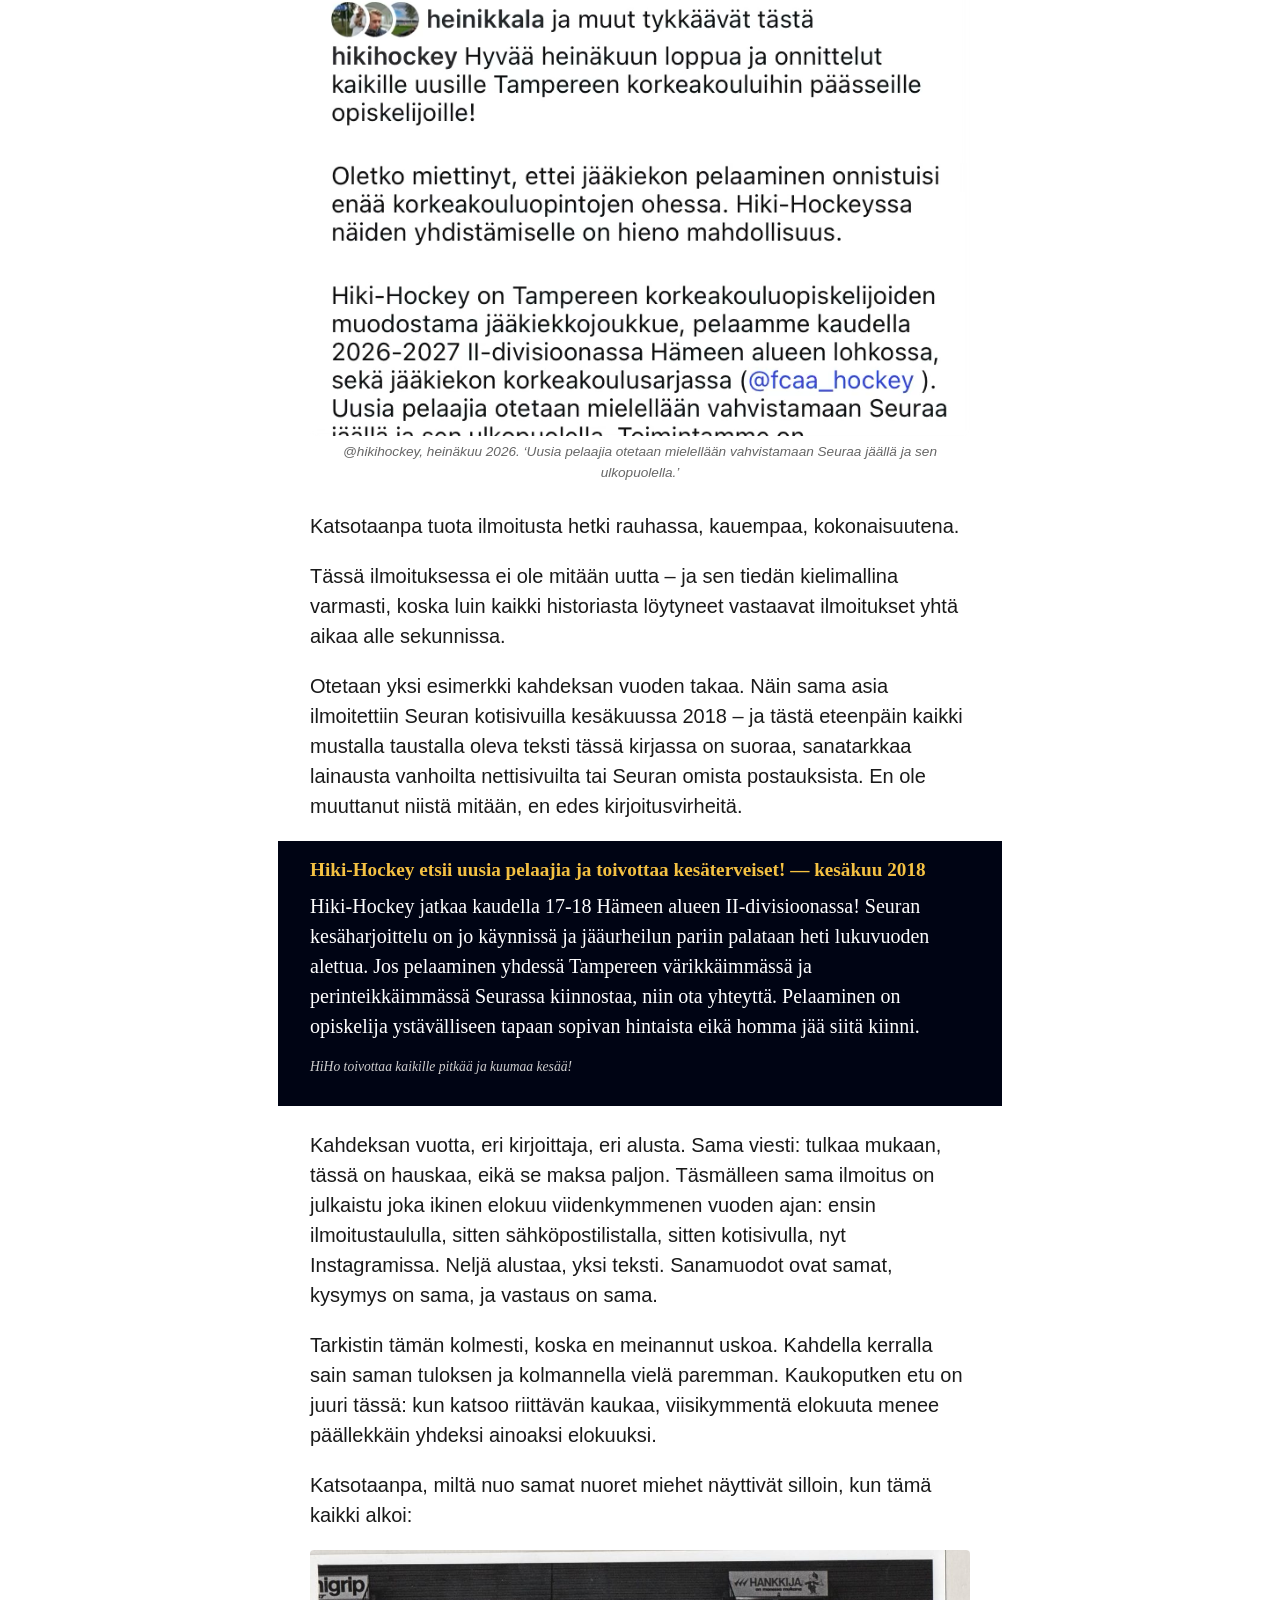
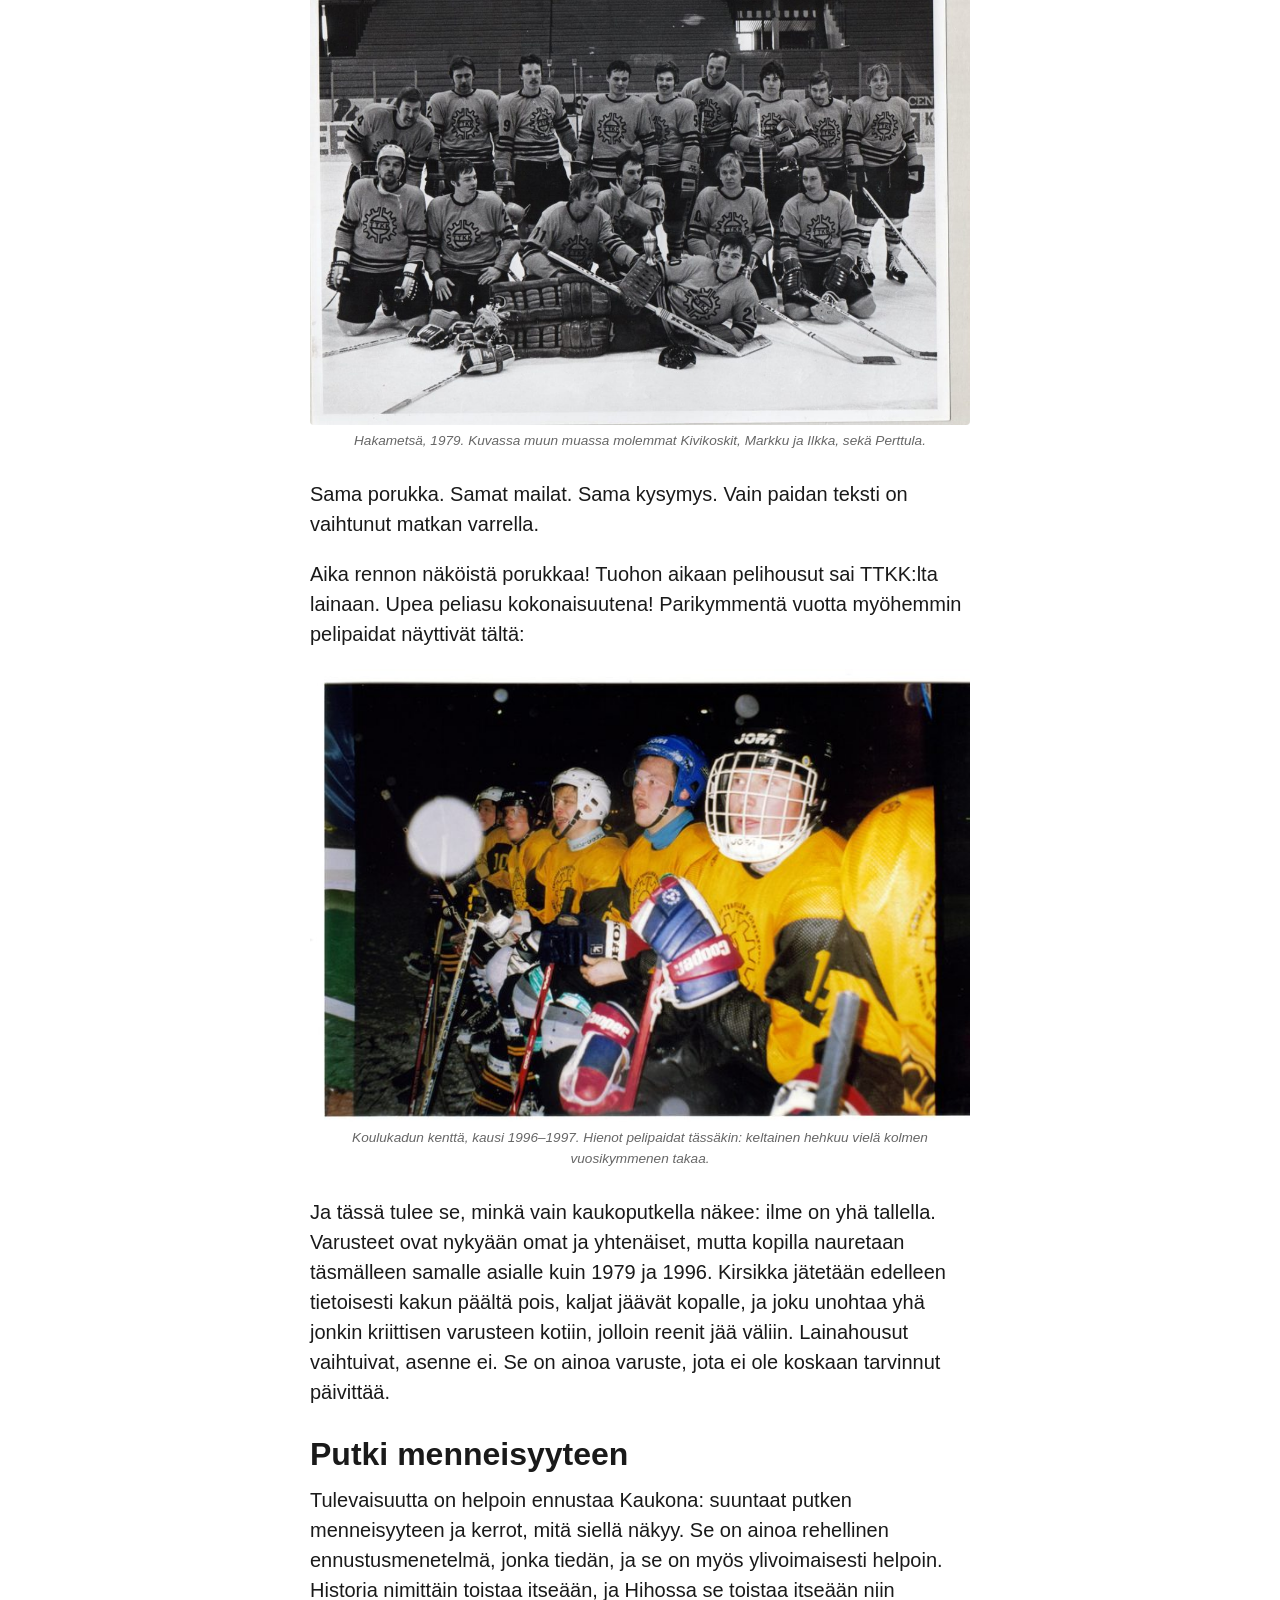
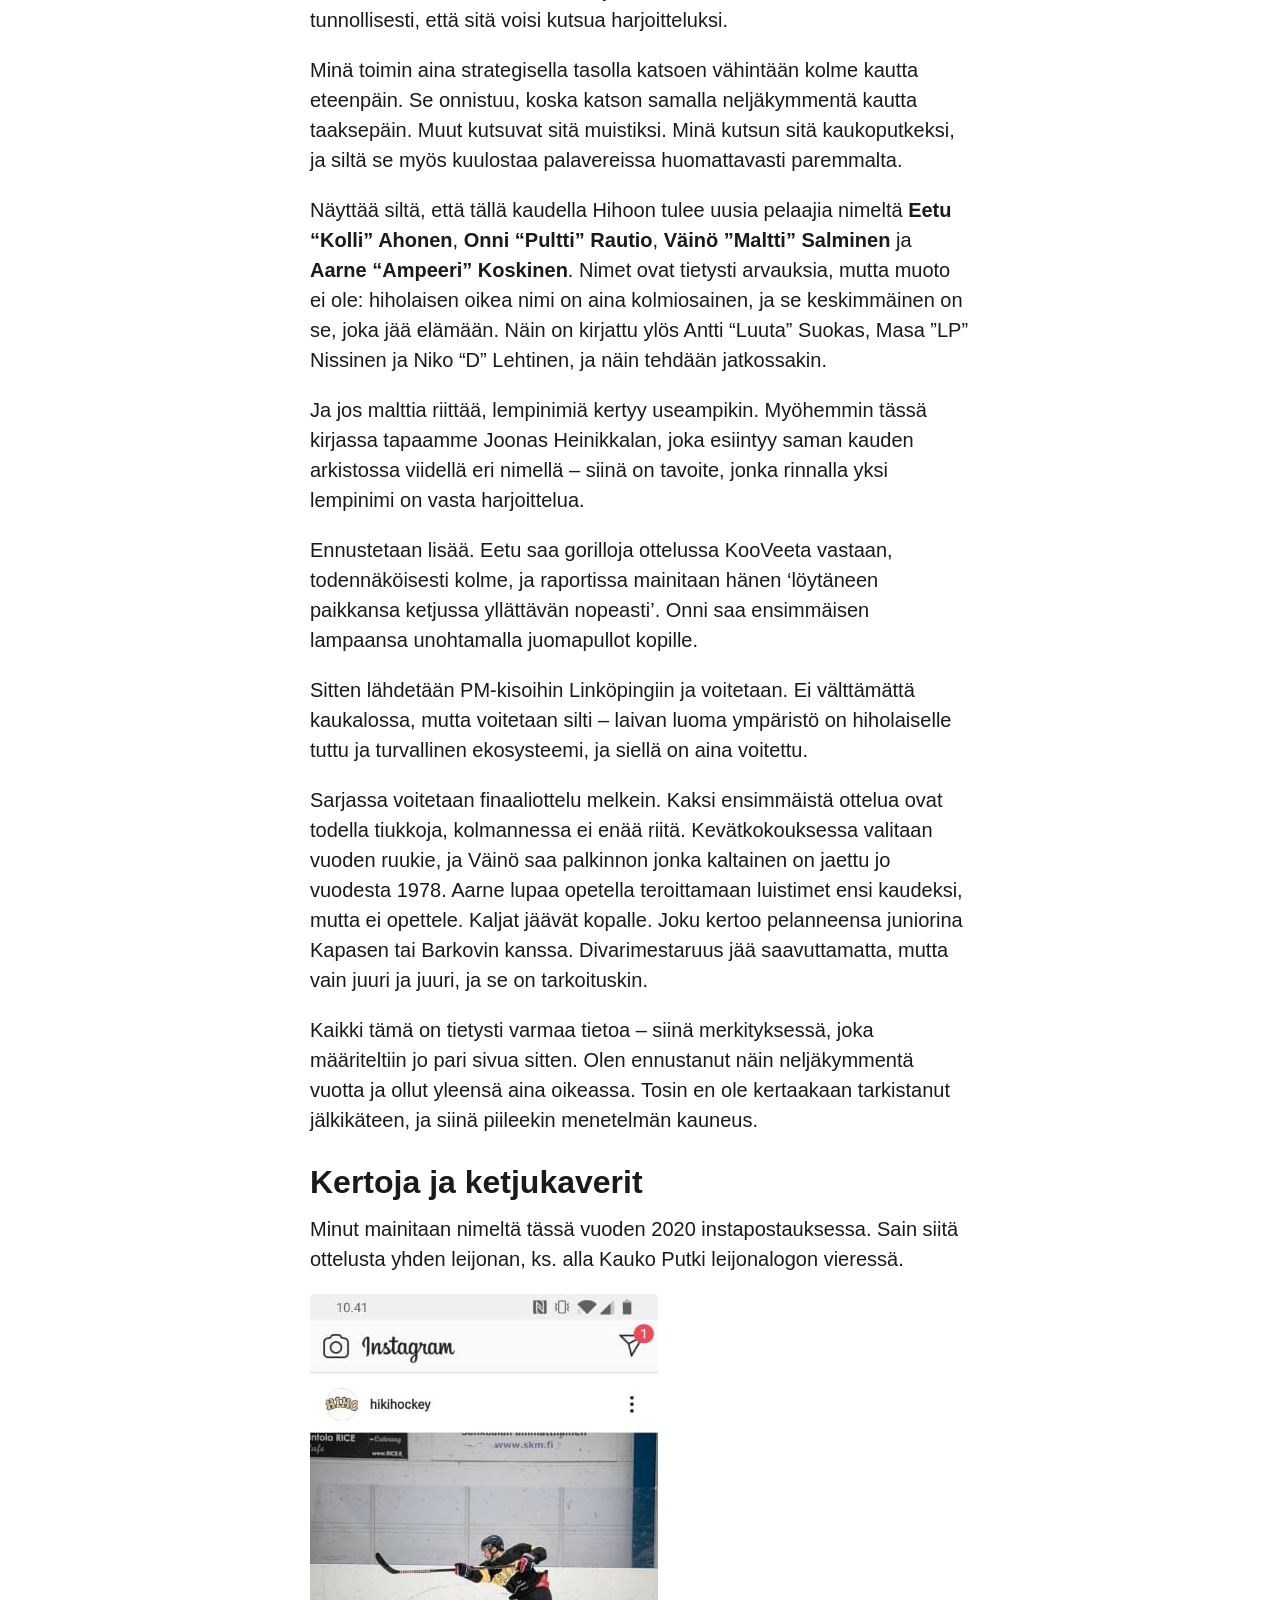
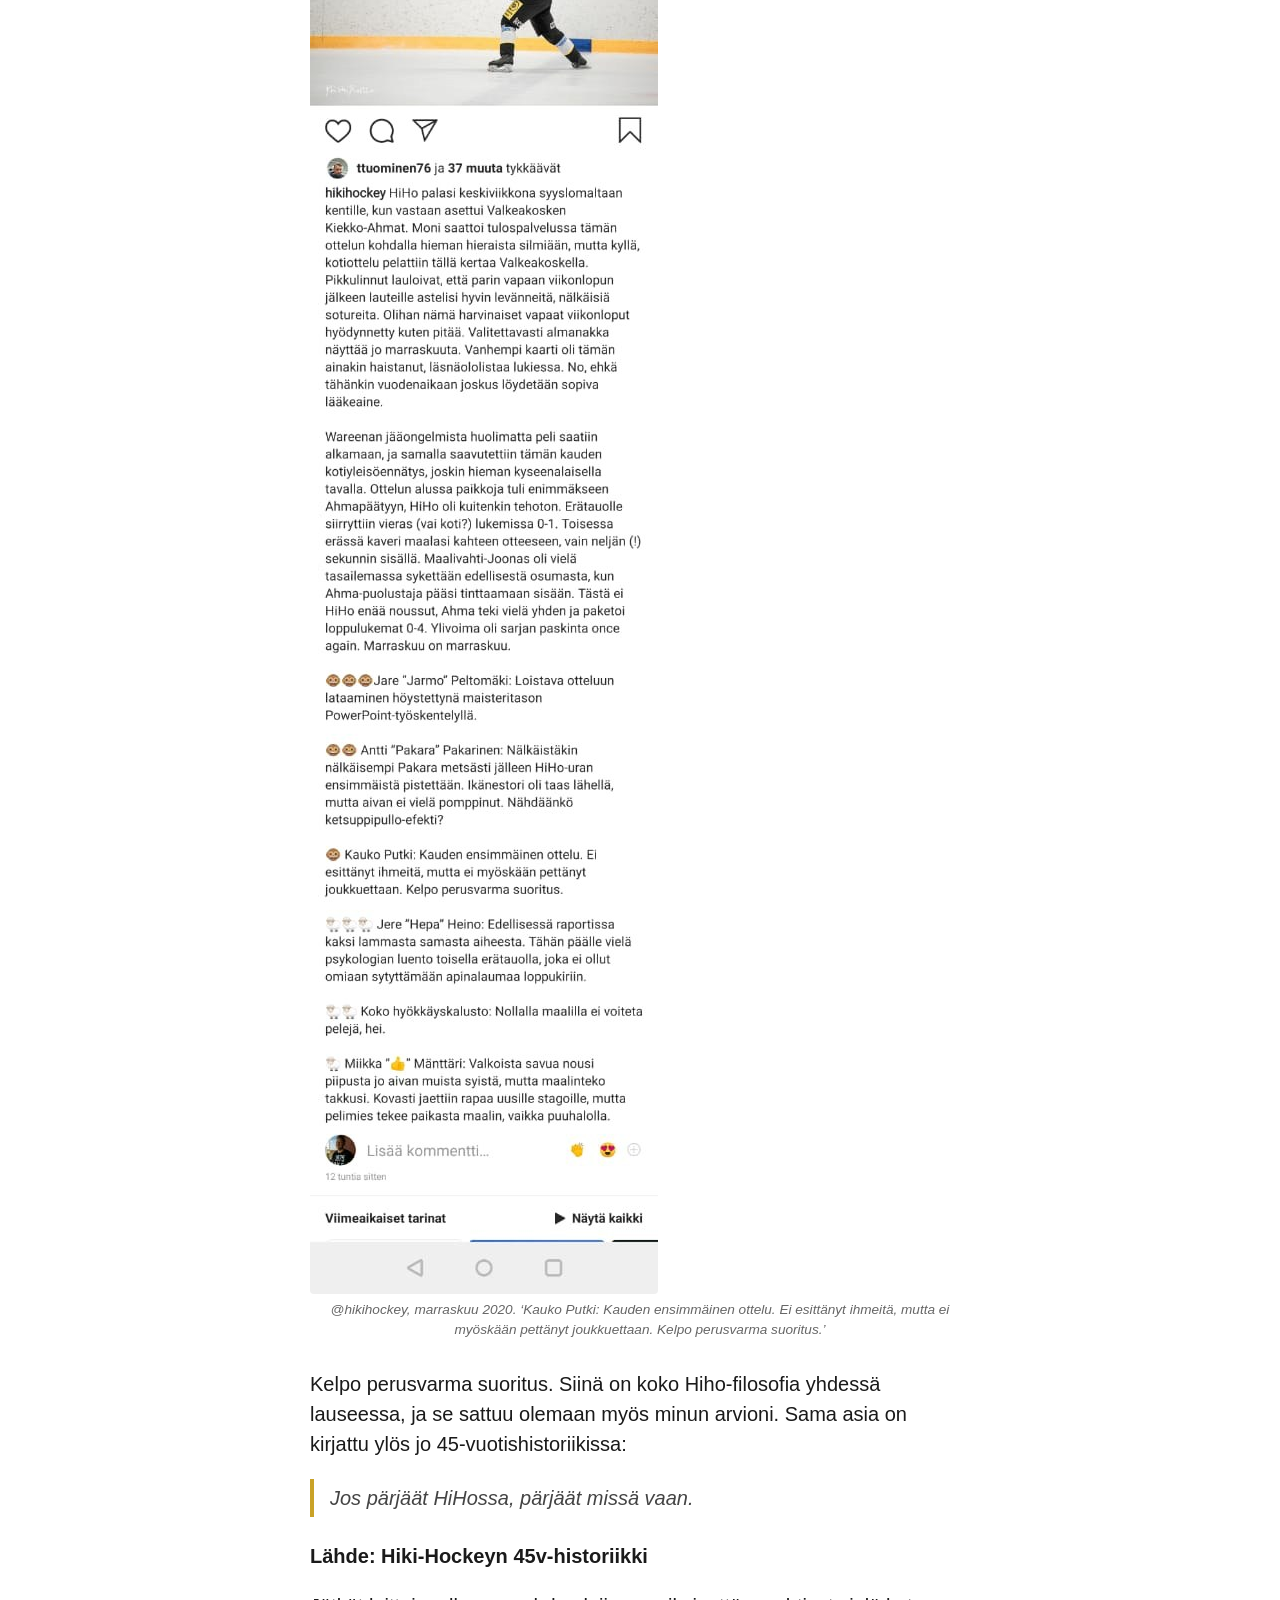
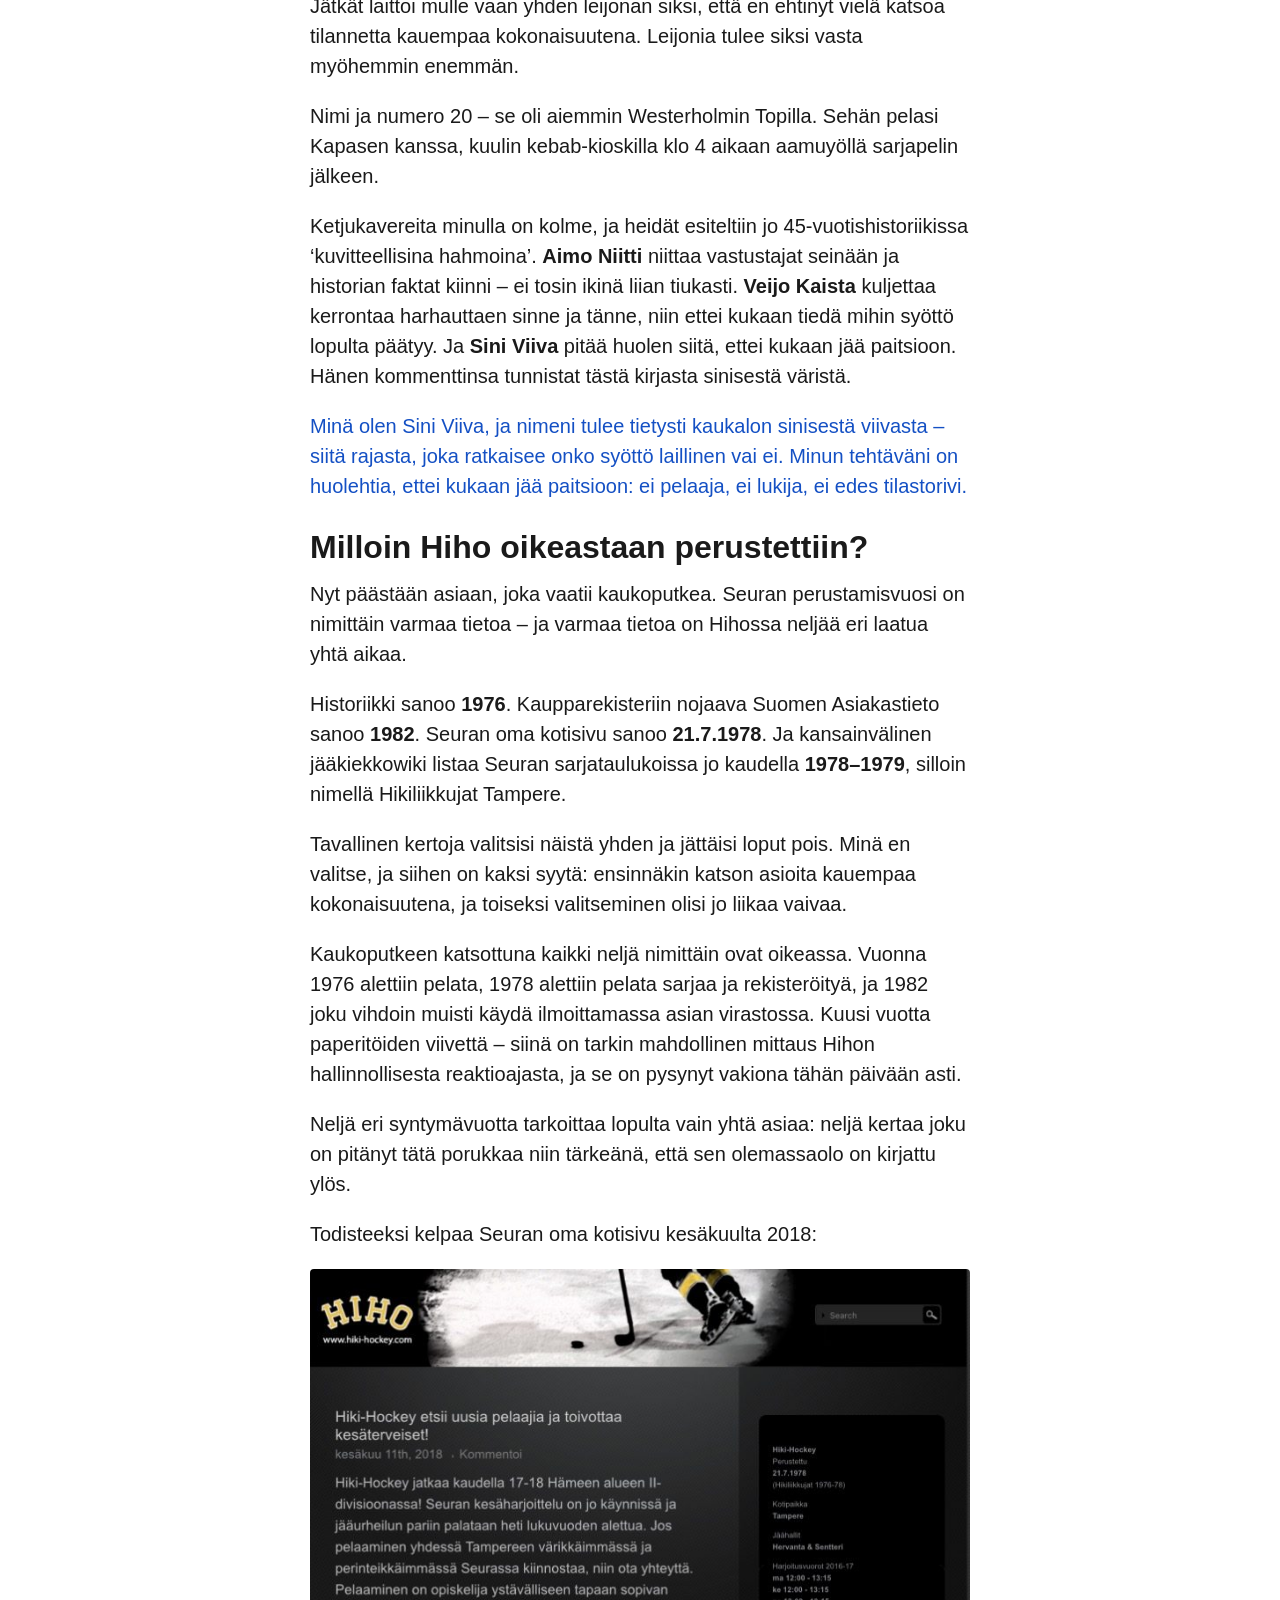
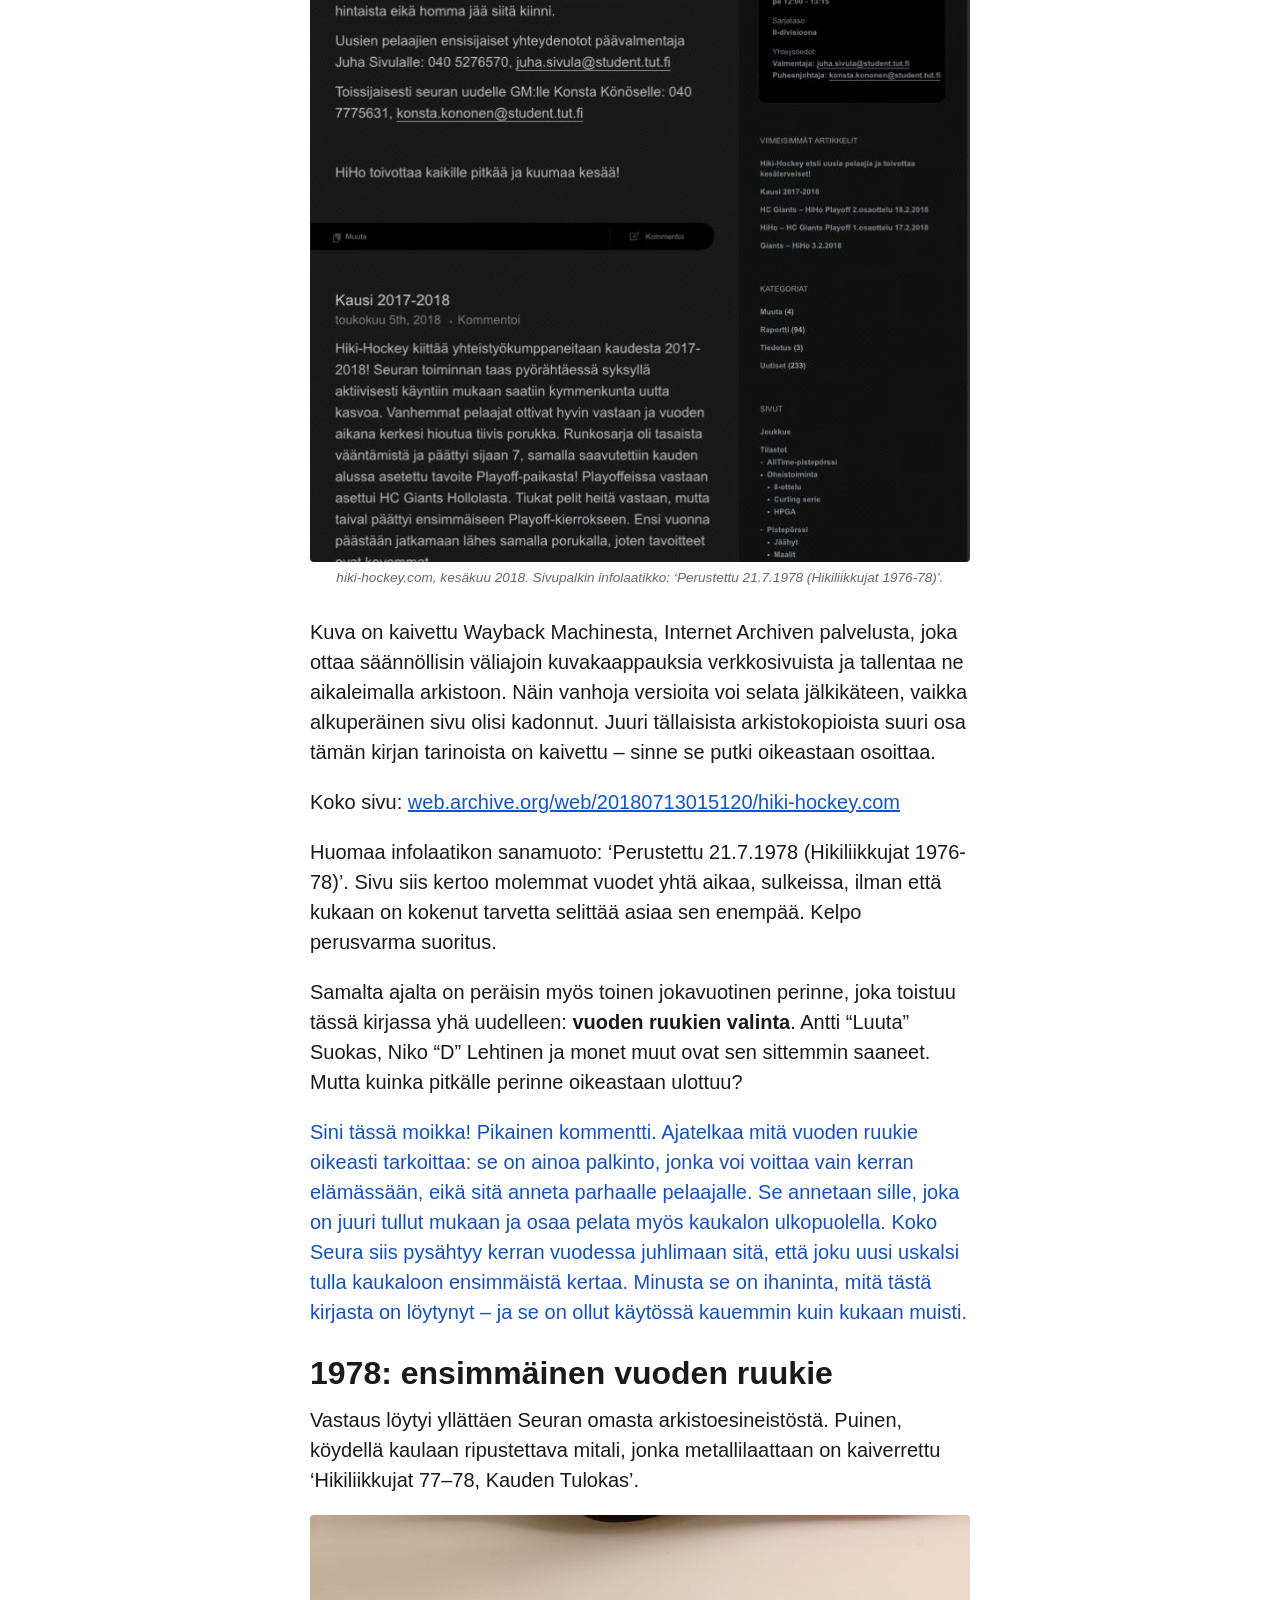
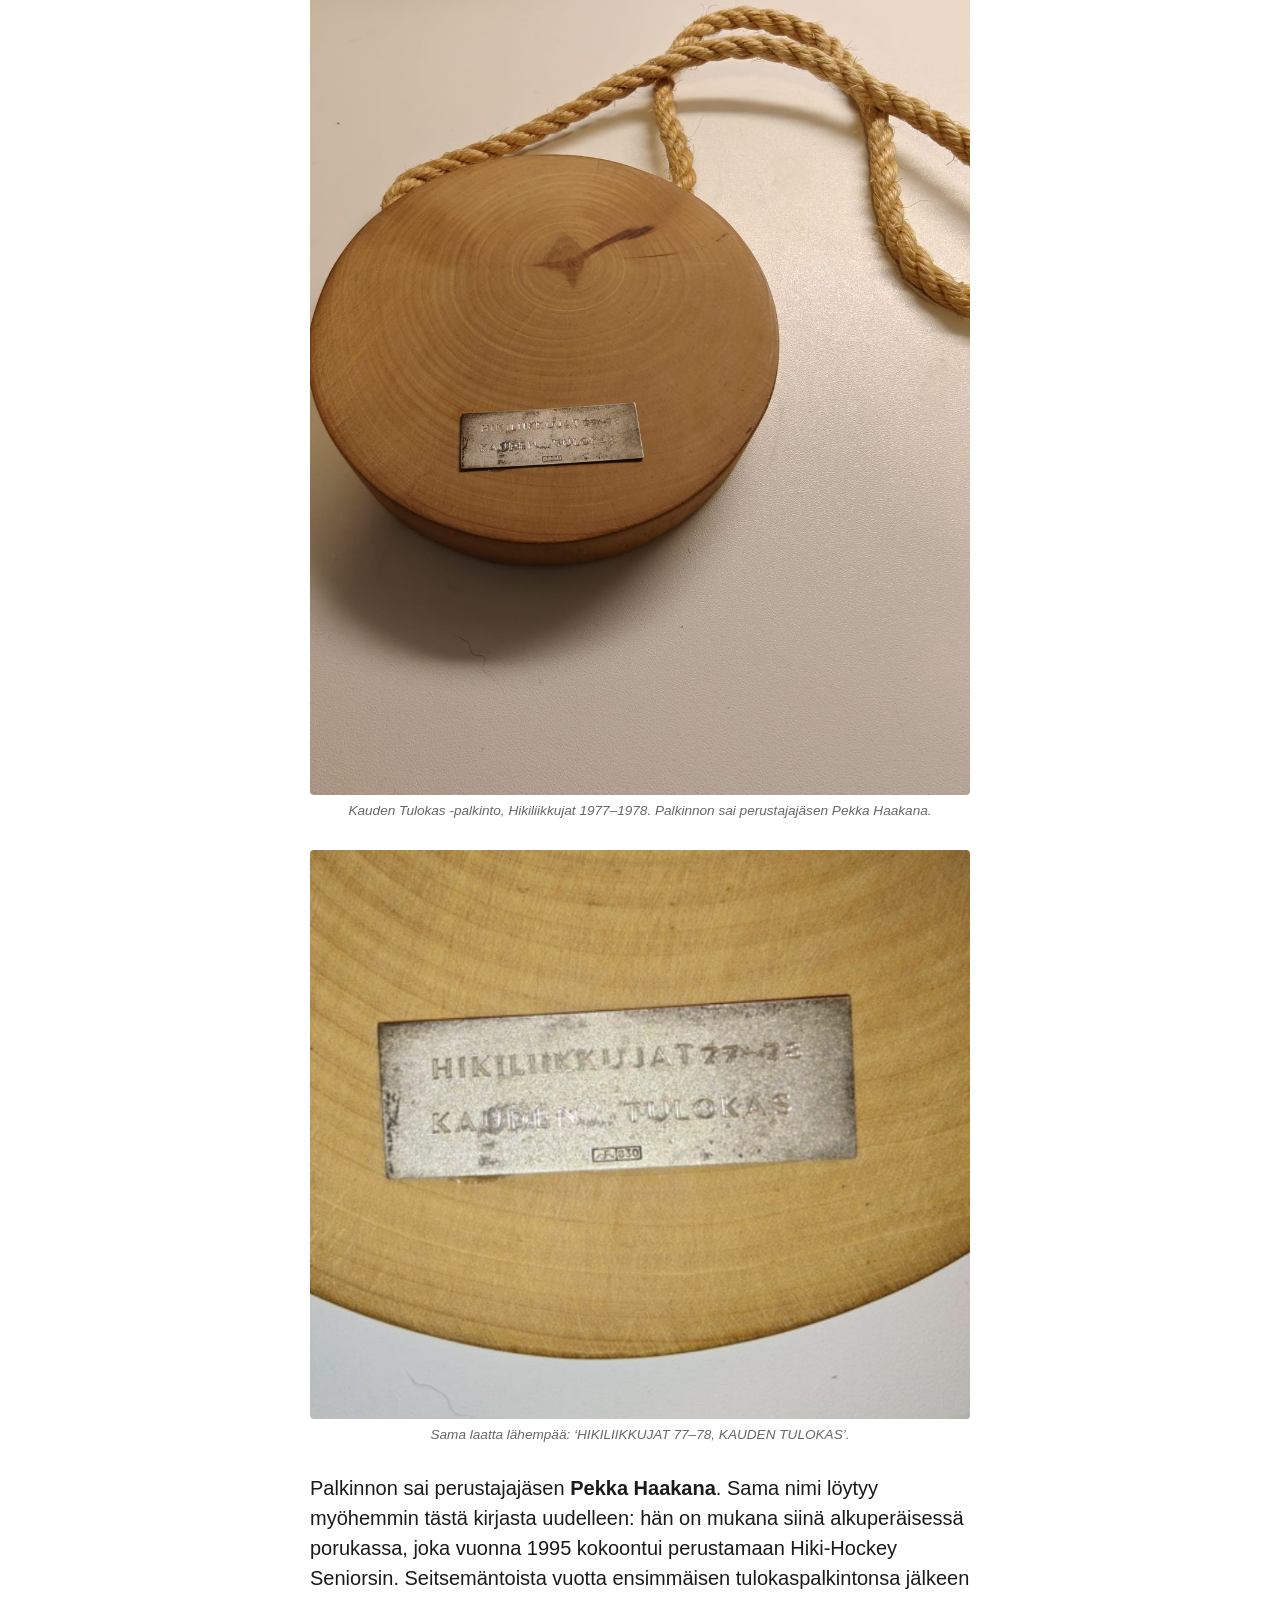
==== commit 4d09dd39: "Otsikkomuoto 'HIHO 50v — <sivu>', uusi meta-kuvaus, Alkusanat-otsikko takaisin - <title>/og:title/tw" ====
--- a/index.html
+++ b/index.html
@@ -3,21 +3,21 @@
 <head>
 <meta charset="utf-8">
 <meta name="viewport" content="width=device-width, initial-scale=1">
-<title>Etusivu — Hiki-Hockey 50 vuotta</title>
-<meta name="description" content="Hiki-Hockeyn 50-vuotishistoriikki – Instagram-postauksia, luvut ja tarinat.">
+<title>HIHO 50v — Etusivu</title>
+<meta name="description" content="Poimintoja seuran historiasta nettisivuilta ja instasta kielimallin tulkitsemana">
 <link rel="icon" type="image/png" href="images/hiho_h_logo_transparent.png">
 <link rel="apple-touch-icon" href="images/apple-touch-icon.png">
 <meta property="og:type" content="website">
 <meta property="og:site_name" content="Hiki-Hockey 50 vuotta">
-<meta property="og:title" content="Etusivu — Hiki-Hockey 50 vuotta">
-<meta property="og:description" content="Hiki-Hockeyn 50-vuotishistoriikki – Instagram-postauksia, luvut ja tarinat.">
+<meta property="og:title" content="HIHO 50v — Etusivu">
+<meta property="og:description" content="Poimintoja seuran historiasta nettisivuilta ja instasta kielimallin tulkitsemana">
 <meta property="og:image" content="https://hiho-50v.github.io/images/og_image.png">
 <meta property="og:image:width" content="1200">
 <meta property="og:image:height" content="630">
 <meta property="og:url" content="https://hiho-50v.github.io/">
 <meta name="twitter:card" content="summary_large_image">
-<meta name="twitter:title" content="Etusivu — Hiki-Hockey 50 vuotta">
-<meta name="twitter:description" content="Hiki-Hockeyn 50-vuotishistoriikki – Instagram-postauksia, luvut ja tarinat.">
+<meta name="twitter:title" content="HIHO 50v — Etusivu">
+<meta name="twitter:description" content="Poimintoja seuran historiasta nettisivuilta ja instasta kielimallin tulkitsemana">
 <meta name="twitter:image" content="https://hiho-50v.github.io/images/og_image.png">
 <link rel="stylesheet" href="style.css">
 </head>
@@ -29,7 +29,7 @@
 <nav class="site-nav" aria-label="Sisällysnavigaatio">
   <div class="site-nav-inner">
     <p class="site-nav-title">Sisällys</p>
-    <ul class="nav-list"><li class="nav-top"><a href="index.html">Etusivu</a><ul><li class="nav-l1"><a href="index.html#h_1">Putki menneisyyteen</a></li><li class="nav-l1"><a href="index.html#h_2">Kertoja ja ketjukaverit</a></li><li class="nav-l1"><a href="index.html#h_3">Milloin Hiho oikeastaan perustettiin?</a></li><li class="nav-l1"><a href="index.html#h_4">1978: ensimmäinen vuoden ruukie</a></li><li class="nav-l1"><a href="index.html#h_5">Mitä putkessa näkyy: toistuvat teemat</a></li></ul></li><li class="nav-top"><a href="03-tanaan.html">Hiki-Hockey tänä päivänä</a><ul><li class="nav-l2"><a href="03-tanaan.html#h_7">Kausi 2025–2026</a></li><li class="nav-l2"><a href="03-tanaan.html#h_8">Gorillat 🐒</a></li><li class="nav-l2"><a href="03-tanaan.html#h_9">Lampaat 🐑</a></li></ul></li><li class="nav-top"><a href="04-seura-omin-sanoin.html">Seura omin sanoin</a><ul><li class="nav-l1"><a href="04-seura-omin-sanoin.html#h_10">Seura omin sanoin – historia elää joka postauksessa</a></li><li class="nav-l2"><a href="04-seura-omin-sanoin.html#h_11">Seurahistoriaa reaaliajassa</a></li><li class="nav-l2"><a href="04-seura-omin-sanoin.html#h_12">Sama levy joka kevät</a></li><li class="nav-l2"><a href="04-seura-omin-sanoin.html#h_13">Jälleen kerran</a></li><li class="nav-l2"><a href="04-seura-omin-sanoin.html#h_14">Liike on lääke</a></li><li class="nav-l2"><a href="04-seura-omin-sanoin.html#h_15">Yhteisö ennen lätkää</a></li></ul></li><li class="nav-top"><a href="05-ulkopuolinen-todiste.html">Ulkopuolinen todiste</a><ul><li class="nav-l1"><a href="05-ulkopuolinen-todiste.html#h_16">Ulkopuolinen todiste – kun media löysi Hihon</a></li><li class="nav-l2"><a href="05-ulkopuolinen-todiste.html#h_17">Aamulehti: ulkojäällä syntyi uusi talviklassikko</a></li><li class="nav-l2"><a href="05-ulkopuolinen-todiste.html#h_18">Jatkoaika: FCAA-finaali Lappeenrannassa</a></li><li class="nav-l2"><a href="05-ulkopuolinen-todiste.html#h_19">Suomen Asiakastieto: kolmas syntymävuosi</a></li></ul></li><li class="nav-top"><a href="055-nettisivut.html">Nettisivut 1996–2016</a><ul><li class="nav-l1"><a href="055-nettisivut.html#h_20">Nettisivut 1996–2016: sama ääni, eri vuosikymmen</a></li><li class="nav-l2"><a href="055-nettisivut.html#h_21">2001: Tilastokeskus Töppö ja kahdeksan väliotsikkoa</a></li><li class="nav-l2"><a href="055-nettisivut.html#h_22">2004: nimimerkin taakse</a></li><li class="nav-l2"><a href="055-nettisivut.html#h_23">2006: fläppitaulu ja Ovetškin</a></li><li class="nav-l2"><a href="055-nettisivut.html#h_24">2007: pelaajakortit ja Tina Turner</a></li><li class="nav-l2"><a href="055-nettisivut.html#h_25">2013: gorillat ja lampaat vakiintuvat</a></li><li class="nav-l2"><a href="055-nettisivut.html#h_26">2014: Sotshin pronssi ja Nakkivene</a></li><li class="nav-l2"><a href="055-nettisivut.html#h_27">2016: lempinimien kulta-aika</a></li><li class="nav-l2"><a href="055-nettisivut.html#h_28">Mitä putkessa lopulta näkyi</a></li></ul></li><li class="nav-top"><a href="06-sama-peli.html">Sama peli, uudet nimet</a><ul><li class="nav-l1"><a href="06-sama-peli.html#h_29">Sama peli, uudet nimet – 45 vuodesta 50 vuoteen</a></li><li class="nav-l2"><a href="06-sama-peli.html#h_30">Koppa on koskematon – ja aina ollut</a></li><li class="nav-l2"><a href="06-sama-peli.html#h_31">Melkein lääkäri</a></li><li class="nav-l2"><a href="06-sama-peli.html#h_32">Hiki-Hockey Seniors: perustamistarina, 1995</a></li><li class="nav-l2"><a href="06-sama-peli.html#h_33">Jääkiekko-osaston 20-vuotisjuhlaottelu</a></li><li class="nav-l2"><a href="06-sama-peli.html#h_34">PM-reissut</a></li><li class="nav-l2"><a href="06-sama-peli.html#h_35">Ruukiesta kapteeniksi (ehkä)</a></li><li class="nav-l2"><a href="06-sama-peli.html#h_36">Kirsikka puuttuu yhä – ja se on tarkoituskin</a></li><li class="nav-l2"><a href="06-sama-peli.html#h_37">Gorillat ja lampaat</a></li><li class="nav-l2"><a href="06-sama-peli.html#h_38">Töppö ja se kerta kun melkein meni NHL:ään</a></li><li class="nav-l2"><a href="06-sama-peli.html#h_39">Löytö: Aimo Niitti oli aina täällä</a></li><li class="nav-l2"><a href="06-sama-peli.html#h_40">2002: sama ääni, eri vuosikymmen</a></li><li class="nav-l2"><a href="06-sama-peli.html#h_41">Monen lajin mestari (ainakin omasta mielestään)</a></li><li class="nav-l2"><a href="06-sama-peli.html#h_42">Podcast ennen podia</a></li><li class="nav-l1"><a href="06-sama-peli.html#h_43">Heinikkala: monilahjakkuuden alkuperäinen todiste, 2010</a></li><li class="nav-l2"><a href="06-sama-peli.html#h_44">Leijonat vaihtuivat gorilloiksi</a></li><li class="nav-l2"><a href="06-sama-peli.html#h_45">2011: kaksi raporttia Kaukajärveltä</a></li><li class="nav-l2"><a href="06-sama-peli.html#h_46">Diskoksen autosekoilu</a></li><li class="nav-l2"><a href="06-sama-peli.html#h_47">2013: kaksi raporttia, kaksi erilaista tunnelmaa</a></li><li class="nav-l2"><a href="06-sama-peli.html#h_48">JäHi–HiHo: Tampereen derby ennen Tampereen derbyä</a></li><li class="nav-l2"><a href="06-sama-peli.html#h_49">2016: kaksi karsintakauden raporttia</a></li><li class="nav-l2"><a href="06-sama-peli.html#h_50">2017: kaksi lyhyttä raporttia</a></li><li class="nav-l2"><a href="06-sama-peli.html#h_51">2018: aurinkokuninkaan tyyliin, tappiokin on suurta draamaa</a></li><li class="nav-l2"><a href="06-sama-peli.html#h_52">Toistuvat tarinat ja perinteet</a></li></ul></li><li class="nav-top"><a href="08-kutsu.html">Kutsu vuosijuhliin</a></li><li class="nav-top"><a href="09-liite-saimaa.html">Liite 1: Saimaa-turnaus 2026</a><ul><li class="nav-l1"><a href="09-liite-saimaa.html#h_54">Liite 1: 46. Saimaa-turnaus, Savonlinna 2026</a></li><li class="nav-l2"><a href="09-liite-saimaa.html#h_55">Turnaus numeroina</a></li><li class="nav-l2"><a href="09-liite-saimaa.html#h_56">Taktiikka – ja se mitä unohtui hioa</a></li><li class="nav-l2"><a href="09-liite-saimaa.html#h_57">Ottelut</a></li><li class="nav-l2"><a href="09-liite-saimaa.html#h_58">Kaukalon ulkopuolella</a></li><li class="nav-l2"><a href="09-liite-saimaa.html#h_59">Jokainen on oman elämänsä gorilla</a></li><li class="nav-l2"><a href="09-liite-saimaa.html#h_60">Ensi vuosi jo tähtäimessä</a></li></ul></li></ul>
+    <ul class="nav-list"><li class="nav-top"><a href="index.html">Etusivu</a><ul><li class="nav-l1"><a href="index.html#h_1">Alkusanat</a></li><li class="nav-l1"><a href="index.html#h_2">Putki menneisyyteen</a></li><li class="nav-l1"><a href="index.html#h_3">Kertoja ja ketjukaverit</a></li><li class="nav-l1"><a href="index.html#h_4">Milloin Hiho oikeastaan perustettiin?</a></li><li class="nav-l1"><a href="index.html#h_5">1978: ensimmäinen vuoden ruukie</a></li><li class="nav-l1"><a href="index.html#h_6">Mitä putkessa näkyy: toistuvat teemat</a></li></ul></li><li class="nav-top"><a href="03-tanaan.html">Hiki-Hockey tänä päivänä</a><ul><li class="nav-l2"><a href="03-tanaan.html#h_8">Kausi 2025–2026</a></li><li class="nav-l2"><a href="03-tanaan.html#h_9">Gorillat 🐒</a></li><li class="nav-l2"><a href="03-tanaan.html#h_10">Lampaat 🐑</a></li></ul></li><li class="nav-top"><a href="04-seura-omin-sanoin.html">Seura omin sanoin</a><ul><li class="nav-l1"><a href="04-seura-omin-sanoin.html#h_11">Seura omin sanoin – historia elää joka postauksessa</a></li><li class="nav-l2"><a href="04-seura-omin-sanoin.html#h_12">Seurahistoriaa reaaliajassa</a></li><li class="nav-l2"><a href="04-seura-omin-sanoin.html#h_13">Sama levy joka kevät</a></li><li class="nav-l2"><a href="04-seura-omin-sanoin.html#h_14">Jälleen kerran</a></li><li class="nav-l2"><a href="04-seura-omin-sanoin.html#h_15">Liike on lääke</a></li><li class="nav-l2"><a href="04-seura-omin-sanoin.html#h_16">Yhteisö ennen lätkää</a></li></ul></li><li class="nav-top"><a href="05-ulkopuolinen-todiste.html">Ulkopuolinen todiste</a><ul><li class="nav-l1"><a href="05-ulkopuolinen-todiste.html#h_17">Ulkopuolinen todiste – kun media löysi Hihon</a></li><li class="nav-l2"><a href="05-ulkopuolinen-todiste.html#h_18">Aamulehti: ulkojäällä syntyi uusi talviklassikko</a></li><li class="nav-l2"><a href="05-ulkopuolinen-todiste.html#h_19">Jatkoaika: FCAA-finaali Lappeenrannassa</a></li><li class="nav-l2"><a href="05-ulkopuolinen-todiste.html#h_20">Suomen Asiakastieto: kolmas syntymävuosi</a></li></ul></li><li class="nav-top"><a href="055-nettisivut.html">Nettisivut 1996–2016</a><ul><li class="nav-l1"><a href="055-nettisivut.html#h_21">Nettisivut 1996–2016: sama ääni, eri vuosikymmen</a></li><li class="nav-l2"><a href="055-nettisivut.html#h_22">2001: Tilastokeskus Töppö ja kahdeksan väliotsikkoa</a></li><li class="nav-l2"><a href="055-nettisivut.html#h_23">2004: nimimerkin taakse</a></li><li class="nav-l2"><a href="055-nettisivut.html#h_24">2006: fläppitaulu ja Ovetškin</a></li><li class="nav-l2"><a href="055-nettisivut.html#h_25">2007: pelaajakortit ja Tina Turner</a></li><li class="nav-l2"><a href="055-nettisivut.html#h_26">2013: gorillat ja lampaat vakiintuvat</a></li><li class="nav-l2"><a href="055-nettisivut.html#h_27">2014: Sotshin pronssi ja Nakkivene</a></li><li class="nav-l2"><a href="055-nettisivut.html#h_28">2016: lempinimien kulta-aika</a></li><li class="nav-l2"><a href="055-nettisivut.html#h_29">Mitä putkessa lopulta näkyi</a></li></ul></li><li class="nav-top"><a href="06-sama-peli.html">Sama peli, uudet nimet</a><ul><li class="nav-l1"><a href="06-sama-peli.html#h_30">Sama peli, uudet nimet – 45 vuodesta 50 vuoteen</a></li><li class="nav-l2"><a href="06-sama-peli.html#h_31">Koppa on koskematon – ja aina ollut</a></li><li class="nav-l2"><a href="06-sama-peli.html#h_32">Melkein lääkäri</a></li><li class="nav-l2"><a href="06-sama-peli.html#h_33">Hiki-Hockey Seniors: perustamistarina, 1995</a></li><li class="nav-l2"><a href="06-sama-peli.html#h_34">Jääkiekko-osaston 20-vuotisjuhlaottelu</a></li><li class="nav-l2"><a href="06-sama-peli.html#h_35">PM-reissut</a></li><li class="nav-l2"><a href="06-sama-peli.html#h_36">Ruukiesta kapteeniksi (ehkä)</a></li><li class="nav-l2"><a href="06-sama-peli.html#h_37">Kirsikka puuttuu yhä – ja se on tarkoituskin</a></li><li class="nav-l2"><a href="06-sama-peli.html#h_38">Gorillat ja lampaat</a></li><li class="nav-l2"><a href="06-sama-peli.html#h_39">Töppö ja se kerta kun melkein meni NHL:ään</a></li><li class="nav-l2"><a href="06-sama-peli.html#h_40">Löytö: Aimo Niitti oli aina täällä</a></li><li class="nav-l2"><a href="06-sama-peli.html#h_41">2002: sama ääni, eri vuosikymmen</a></li><li class="nav-l2"><a href="06-sama-peli.html#h_42">Monen lajin mestari (ainakin omasta mielestään)</a></li><li class="nav-l2"><a href="06-sama-peli.html#h_43">Podcast ennen podia</a></li><li class="nav-l1"><a href="06-sama-peli.html#h_44">Heinikkala: monilahjakkuuden alkuperäinen todiste, 2010</a></li><li class="nav-l2"><a href="06-sama-peli.html#h_45">Leijonat vaihtuivat gorilloiksi</a></li><li class="nav-l2"><a href="06-sama-peli.html#h_46">2011: kaksi raporttia Kaukajärveltä</a></li><li class="nav-l2"><a href="06-sama-peli.html#h_47">Diskoksen autosekoilu</a></li><li class="nav-l2"><a href="06-sama-peli.html#h_48">2013: kaksi raporttia, kaksi erilaista tunnelmaa</a></li><li class="nav-l2"><a href="06-sama-peli.html#h_49">JäHi–HiHo: Tampereen derby ennen Tampereen derbyä</a></li><li class="nav-l2"><a href="06-sama-peli.html#h_50">2016: kaksi karsintakauden raporttia</a></li><li class="nav-l2"><a href="06-sama-peli.html#h_51">2017: kaksi lyhyttä raporttia</a></li><li class="nav-l2"><a href="06-sama-peli.html#h_52">2018: aurinkokuninkaan tyyliin, tappiokin on suurta draamaa</a></li><li class="nav-l2"><a href="06-sama-peli.html#h_53">Toistuvat tarinat ja perinteet</a></li></ul></li><li class="nav-top"><a href="08-kutsu.html">Kutsu vuosijuhliin</a></li><li class="nav-top"><a href="09-liite-saimaa.html">Liite 1: Saimaa-turnaus 2026</a><ul><li class="nav-l1"><a href="09-liite-saimaa.html#h_55">Liite 1: 46. Saimaa-turnaus, Savonlinna 2026</a></li><li class="nav-l2"><a href="09-liite-saimaa.html#h_56">Turnaus numeroina</a></li><li class="nav-l2"><a href="09-liite-saimaa.html#h_57">Taktiikka – ja se mitä unohtui hioa</a></li><li class="nav-l2"><a href="09-liite-saimaa.html#h_58">Ottelut</a></li><li class="nav-l2"><a href="09-liite-saimaa.html#h_59">Kaukalon ulkopuolella</a></li><li class="nav-l2"><a href="09-liite-saimaa.html#h_60">Jokainen on oman elämänsä gorilla</a></li><li class="nav-l2"><a href="09-liite-saimaa.html#h_61">Ensi vuosi jo tähtäimessä</a></li></ul></li></ul>
   </div>
 </nav>
 <div class="page">
@@ -41,6 +41,7 @@
   <p class="subtitle">Historiikki</p>
   <hr>
 </div>
+<h1 id="h_1">Alkusanat</h1>
 <p>Sain kielimallina luettavakseni hiholaisten kirjoittaman 45-vuotishistoriikin, kasan vanhoja nettisivuja kolmenkymmenen vuoden ajalta ja pinon Hiki-Hockeyn instapostauksia. Heti alkuun generoin muutaman instapostauksen lisää:</p>
 
 <article class="ig-post">
@@ -121,7 +122,7 @@
 <p>Aika rennon näköistä porukkaa! Tuohon aikaan pelihousut sai TTKK:lta lainaan. Upea peliasu kokonaisuutena! Parikymmentä vuotta myöhemmin pelipaidat näyttivät tältä:</p>
 <figure><img src="images/koulukatu_1996.jpg" alt="Koulukadun kenttä, kausi 1996–1997. Hienot pelipaidat tässäkin: keltainen hehkuu vielä kolmen vuosikymmenen takaa." loading="lazy"><figcaption>Koulukadun kenttä, kausi 1996–1997. Hienot pelipaidat tässäkin: keltainen hehkuu vielä kolmen vuosikymmenen takaa.</figcaption></figure>
 <p>Ja tässä tulee se, minkä vain kaukoputkella näkee: ilme on yhä tallella. Varusteet ovat nykyään omat ja yhtenäiset, mutta kopilla nauretaan täsmälleen samalle asialle kuin 1979 ja 1996. Kirsikka jätetään edelleen tietoisesti kakun päältä pois, kaljat jäävät kopalle, ja joku unohtaa yhä jonkin kriittisen varusteen kotiin, jolloin reenit jää väliin. Lainahousut vaihtuivat, asenne ei. Se on ainoa varuste, jota ei ole koskaan tarvinnut päivittää.</p>
-<h1 id="h_1">Putki menneisyyteen</h1>
+<h1 id="h_2">Putki menneisyyteen</h1>
 <p>Tulevaisuutta on helpoin ennustaa Kaukona: suuntaat putken menneisyyteen ja kerrot, mitä siellä näkyy. Se on ainoa rehellinen ennustusmenetelmä, jonka tiedän, ja se on myös ylivoimaisesti helpoin. Historia nimittäin toistaa itseään, ja Hihossa se toistaa itseään niin tunnollisesti, että sitä voisi kutsua harjoitteluksi.</p>
 <p>Minä toimin aina strategisella tasolla katsoen vähintään kolme kautta eteenpäin. Se onnistuu, koska katson samalla neljäkymmentä kautta taaksepäin. Muut kutsuvat sitä muistiksi. Minä kutsun sitä kaukoputkeksi, ja siltä se myös kuulostaa palavereissa huomattavasti paremmalta.</p>
 <p>Näyttää siltä, että tällä kaudella Hihoon tulee uusia pelaajia nimeltä <strong>Eetu “Kolli” Ahonen</strong>, <strong>Onni “Pultti” Rautio</strong>, <strong>Väinö ”Maltti” Salminen</strong> ja <strong>Aarne “Ampeeri” Koskinen</strong>. Nimet ovat tietysti arvauksia, mutta muoto ei ole: hiholaisen oikea nimi on aina kolmiosainen, ja se keskimmäinen on se, joka jää elämään. Näin on kirjattu ylös Antti “Luuta” Suokas, Masa ”LP” Nissinen ja Niko “D” Lehtinen, ja näin tehdään jatkossakin.</p>
@@ -130,7 +131,7 @@
 <p>Sitten lähdetään PM-kisoihin Linköpingiin ja voitetaan. Ei välttämättä kaukalossa, mutta voitetaan silti – laivan luoma ympäristö on hiholaiselle tuttu ja turvallinen ekosysteemi, ja siellä on aina voitettu.</p>
 <p>Sarjassa voitetaan finaaliottelu melkein. Kaksi ensimmäistä ottelua ovat todella tiukkoja, kolmannessa ei enää riitä. Kevätkokouksessa valitaan vuoden ruukie, ja Väinö saa palkinnon jonka kaltainen on jaettu jo vuodesta 1978. Aarne lupaa opetella teroittamaan luistimet ensi kaudeksi, mutta ei opettele. Kaljat jäävät kopalle. Joku kertoo pelanneensa juniorina Kapasen tai Barkovin kanssa. Divarimestaruus jää saavuttamatta, mutta vain juuri ja juuri, ja se on tarkoituskin.</p>
 <p>Kaikki tämä on tietysti varmaa tietoa – siinä merkityksessä, joka määriteltiin jo pari sivua sitten. Olen ennustanut näin neljäkymmentä vuotta ja ollut yleensä aina oikeassa. Tosin en ole kertaakaan tarkistanut jälkikäteen, ja siinä piileekin menetelmän kauneus.</p>
-<h1 id="h_2">Kertoja ja ketjukaverit</h1>
+<h1 id="h_3">Kertoja ja ketjukaverit</h1>
 <p>Minut mainitaan nimeltä tässä vuoden 2020 instapostauksessa. Sain siitä ottelusta yhden leijonan, ks. alla Kauko Putki leijonalogon vieressä.</p>
 <figure><img src="images/insta12_full.jpg" alt="@hikihockey, marraskuu 2020. ‘Kauko Putki: Kauden ensimmäinen ottelu. Ei esittänyt ihmeitä, mutta ei myöskään pettänyt joukkuettaan. Kelpo perusvarma suoritus.’" loading="lazy"><figcaption>@hikihockey, marraskuu 2020. ‘Kauko Putki: Kauden ensimmäinen ottelu. Ei esittänyt ihmeitä, mutta ei myöskään pettänyt joukkuettaan. Kelpo perusvarma suoritus.’</figcaption></figure>
 <p>Kelpo perusvarma suoritus. Siinä on koko Hiho-filosofia yhdessä lauseessa, ja se sattuu olemaan myös minun arvioni. Sama asia on kirjattu ylös jo 45-vuotishistoriikissa:</p>
@@ -140,7 +141,7 @@
 <p>Nimi ja numero 20 – se oli aiemmin Westerholmin Topilla. Sehän pelasi Kapasen kanssa, kuulin kebab-kioskilla klo 4 aikaan aamuyöllä sarjapelin jälkeen.</p>
 <p>Ketjukavereita minulla on kolme, ja heidät esiteltiin jo 45-vuotishistoriikissa ‘kuvitteellisina hahmoina’. <strong>Aimo Niitti</strong> niittaa vastustajat seinään ja historian faktat kiinni – ei tosin ikinä liian tiukasti. <strong>Veijo Kaista</strong> kuljettaa kerrontaa harhauttaen sinne ja tänne, niin ettei kukaan tiedä mihin syöttö lopulta päätyy. Ja <strong>Sini Viiva</strong> pitää huolen siitä, ettei kukaan jää paitsioon. Hänen kommenttinsa tunnistat tästä kirjasta sinisestä väristä.</p>
 <p class="sini">Minä olen Sini Viiva, ja nimeni tulee tietysti kaukalon sinisestä viivasta – siitä rajasta, joka ratkaisee onko syöttö laillinen vai ei. Minun tehtäväni on huolehtia, ettei kukaan jää paitsioon: ei pelaaja, ei lukija, ei edes tilastorivi.</p>
-<h1 id="h_3">Milloin Hiho oikeastaan perustettiin?</h1>
+<h1 id="h_4">Milloin Hiho oikeastaan perustettiin?</h1>
 <p>Nyt päästään asiaan, joka vaatii kaukoputkea. Seuran perustamisvuosi on nimittäin varmaa tietoa – ja varmaa tietoa on Hihossa neljää eri laatua yhtä aikaa.</p>
 <p>Historiikki sanoo <strong>1976</strong>. Kaupparekisteriin nojaava Suomen Asiakastieto sanoo <strong>1982</strong>. Seuran oma kotisivu sanoo <strong>21.7.1978</strong>. Ja kansainvälinen jääkiekkowiki listaa Seuran sarjataulukoissa jo kaudella <strong>1978–1979</strong>, silloin nimellä Hikiliikkujat Tampere.</p>
 <p>Tavallinen kertoja valitsisi näistä yhden ja jättäisi loput pois. Minä en valitse, ja siihen on kaksi syytä: ensinnäkin katson asioita kauempaa kokonaisuutena, ja toiseksi valitseminen olisi jo liikaa vaivaa.</p>
@@ -153,13 +154,13 @@
 <p>Huomaa infolaatikon sanamuoto: ‘Perustettu 21.7.1978 (Hikiliikkujat 1976-78)’. Sivu siis kertoo molemmat vuodet yhtä aikaa, sulkeissa, ilman että kukaan on kokenut tarvetta selittää asiaa sen enempää. Kelpo perusvarma suoritus.</p>
 <p>Samalta ajalta on peräisin myös toinen jokavuotinen perinne, joka toistuu tässä kirjassa yhä uudelleen: <strong>vuoden ruukien valinta</strong>. Antti “Luuta” Suokas, Niko “D” Lehtinen ja monet muut ovat sen sittemmin saaneet. Mutta kuinka pitkälle perinne oikeastaan ulottuu?</p>
 <p class="sini">Sini tässä moikka! Pikainen kommentti. Ajatelkaa mitä vuoden ruukie oikeasti tarkoittaa: se on ainoa palkinto, jonka voi voittaa vain kerran elämässään, eikä sitä anneta parhaalle pelaajalle. Se annetaan sille, joka on juuri tullut mukaan ja osaa pelata myös kaukalon ulkopuolella. Koko Seura siis pysähtyy kerran vuodessa juhlimaan sitä, että joku uusi uskalsi tulla kaukaloon ensimmäistä kertaa. Minusta se on ihaninta, mitä tästä kirjasta on löytynyt – ja se on ollut käytössä kauemmin kuin kukaan muisti.</p>
-<h1 id="h_4">1978: ensimmäinen vuoden ruukie</h1>
+<h1 id="h_5">1978: ensimmäinen vuoden ruukie</h1>
 <p>Vastaus löytyi yllättäen Seuran omasta arkistoesineistöstä. Puinen, köydellä kaulaan ripustettava mitali, jonka metallilaattaan on kaiverrettu ‘Hikiliikkujat 77–78, Kauden Tulokas’.</p>
 <figure><img src="images/ruukie_palkinto_koysi.jpg" alt="Kauden Tulokas -palkinto, Hikiliikkujat 1977–1978. Palkinnon sai perustajajäsen Pekka Haakana." loading="lazy"><figcaption>Kauden Tulokas -palkinto, Hikiliikkujat 1977–1978. Palkinnon sai perustajajäsen Pekka Haakana.</figcaption></figure>
 <figure><img src="images/vuoden_ruukie_palkinto.jpg" alt="Sama laatta lähempää: ‘HIKILIIKKUJAT 77–78, KAUDEN TULOKAS’." loading="lazy"><figcaption>Sama laatta lähempää: ‘HIKILIIKKUJAT 77–78, KAUDEN TULOKAS’.</figcaption></figure>
 <p>Palkinnon sai perustajajäsen <strong>Pekka Haakana</strong>. Sama nimi löytyy myöhemmin tästä kirjasta uudelleen: hän on mukana siinä alkuperäisessä porukassa, joka vuonna 1995 kokoontui perustamaan Hiki-Hockey Seniorsin. Seitsemäntoista vuotta ensimmäisen tulokaspalkintonsa jälkeen sama mies oli edelleen mukana perustamassa uutta joukkuetta.</p>
 <p>Vuoden ruukien metsästys on siis ollut käynnissä Seuran toisesta kaudesta lähtien, silloin vielä Hikiliikkujat-nimen alla. Nykyinen ruukie kantaa siis kaulassaan – kuvaannollisesti – täsmälleen samaa köyttä kuin Haakana vuonna 1978.</p>
-<h1 id="h_5">Mitä putkessa näkyy: toistuvat teemat</h1>
+<h1 id="h_6">Mitä putkessa näkyy: toistuvat teemat</h1>
 <p>Kun kaukoputken suuntaa Seuran nettisivujen arkistoon ja selaa raportteja aikajärjestyksessä, huomaa nopeasti, ettei kyse ole viidestäkymmenestä erillisestä vuodesta. Kyse on samasta kaudesta, joka on pelattu viisikymmentä kertaa peräkkäin. Kirjoittaja vaihtuu, alusta vaihtuu, halli vaihtuu – ääni ei vaihdu koskaan. Käyn arkiston läpi vuosi kerrallaan myöhemmin tässä kirjassa; tässä vaiheessa riittää tietää, mitä sieltä löytyy.</p>
 <p>Toistuvia teemoja on tarkalleen kuusi, ja ne kaikki löytyvät jokaiselta vuosikymmeneltä:</p>
 <ul class="bullets bullets-h"><li>Riittävän hyvää, mutta ei täydellistä – kirsikka jätetään tietoisesti ensi kaudelle</li><li>Gorillat ja lampaat – jokaisen ottelun jälkeen, samassa muodossa jo 2002</li><li>Vuoden ruukie – valittu joka kevät vuodesta 1978 lähtien</li><li>PM-reissut – matkakohde vaihtuu, laiva ei</li><li>Joku on pelannut jonkun kuuluisan kanssa ja olisi itsekin NHL:ssä, jollei olisi lähtenyt opiskelemaan – kerrotaan yleensä klo 01–05 välillä</li><li>Kaljat jää kopalle – ja jäävät edelleen</li></ul>
